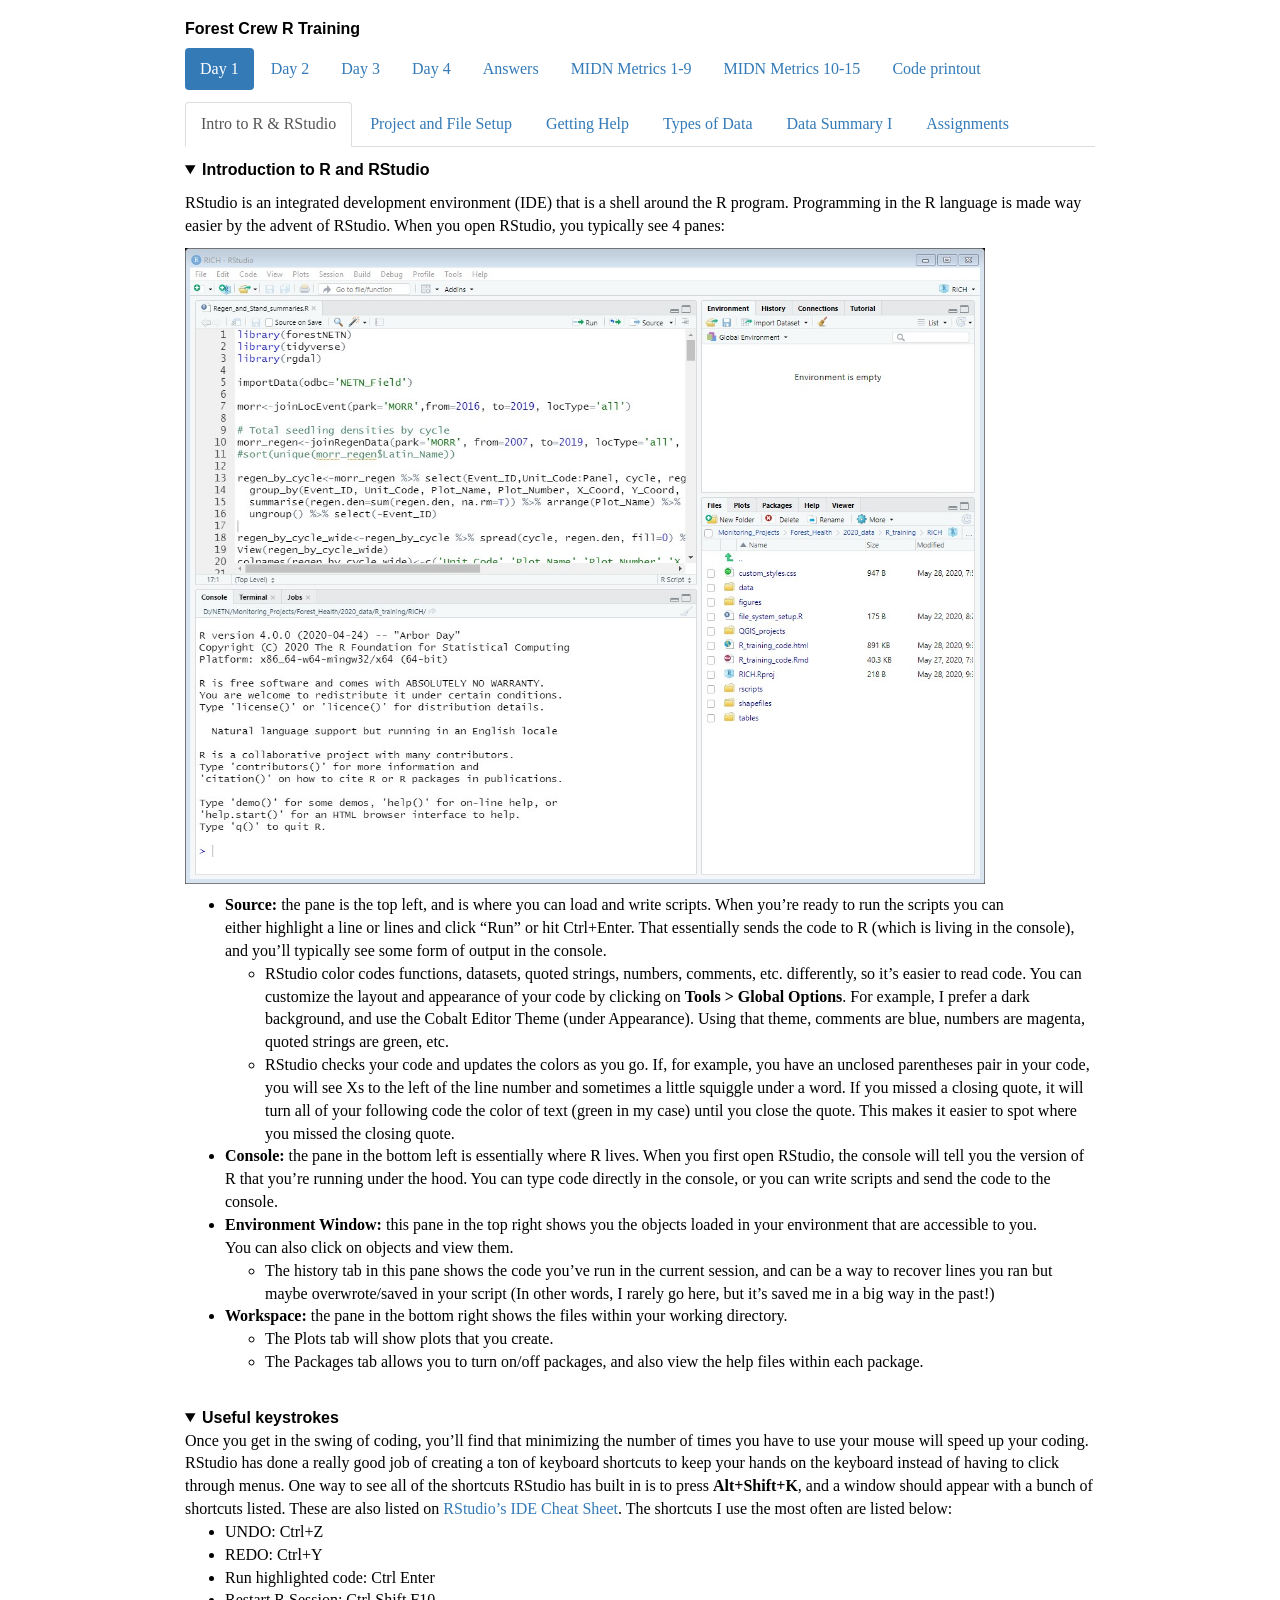
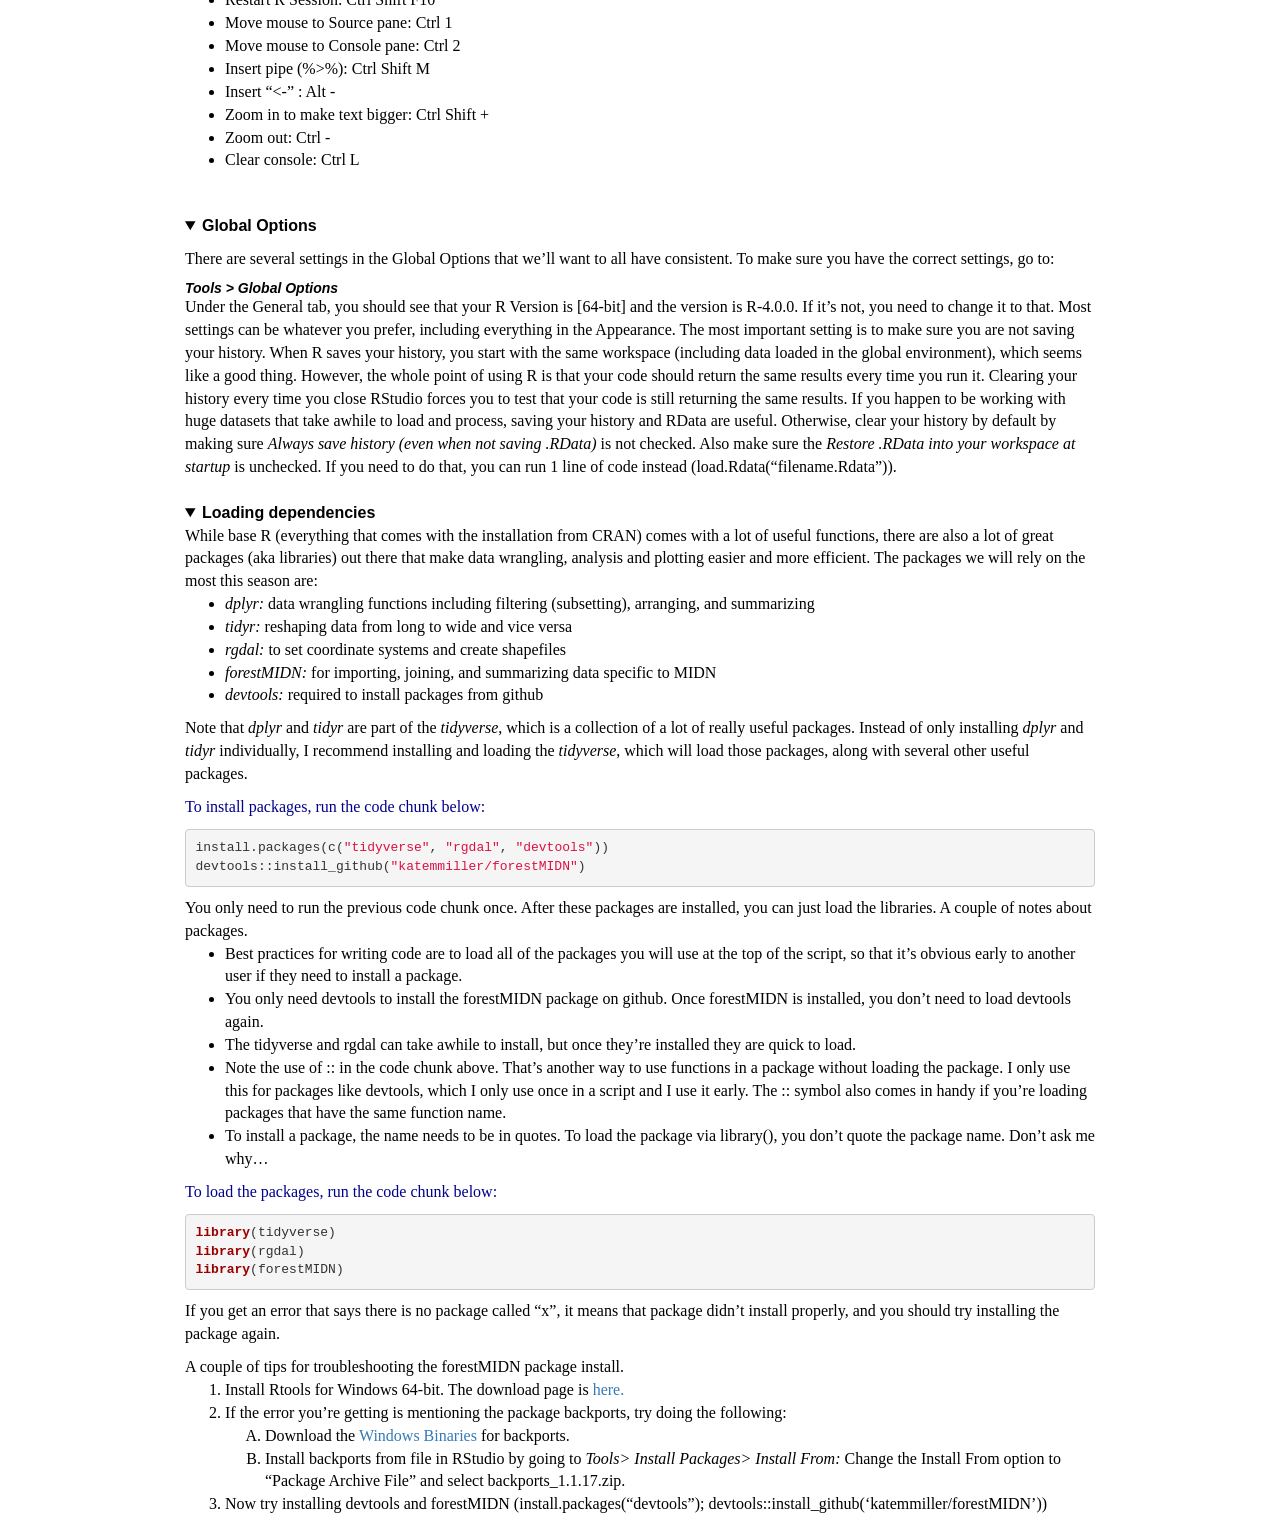
==== index.html @ 19f51876 "added size = 0.3 back to M2" ====
<!DOCTYPE html>

<html>

<head>

<meta charset="utf-8" />
<meta name="generator" content="pandoc" />
<meta http-equiv="X-UA-Compatible" content="IE=EDGE" />




<title>Forest Crew R training</title>

<script>/*! jQuery v1.11.3 | (c) 2005, 2015 jQuery Foundation, Inc. | jquery.org/license */
!function(a,b){"object"==typeof module&&"object"==typeof module.exports?module.exports=a.document?b(a,!0):function(a){if(!a.document)throw new Error("jQuery requires a window with a document");return b(a)}:b(a)}("undefined"!=typeof window?window:this,function(a,b){var c=[],d=c.slice,e=c.concat,f=c.push,g=c.indexOf,h={},i=h.toString,j=h.hasOwnProperty,k={},l="1.11.3",m=function(a,b){return new m.fn.init(a,b)},n=/^[\s\uFEFF\xA0]+|[\s\uFEFF\xA0]+$/g,o=/^-ms-/,p=/-([\da-z])/gi,q=function(a,b){return b.toUpperCase()};m.fn=m.prototype={jquery:l,constructor:m,selector:"",length:0,toArray:function(){return d.call(this)},get:function(a){return null!=a?0>a?this[a+this.length]:this[a]:d.call(this)},pushStack:function(a){var b=m.merge(this.constructor(),a);return b.prevObject=this,b.context=this.context,b},each:function(a,b){return m.each(this,a,b)},map:function(a){return this.pushStack(m.map(this,function(b,c){return a.call(b,c,b)}))},slice:function(){return this.pushStack(d.apply(this,arguments))},first:function(){return this.eq(0)},last:function(){return this.eq(-1)},eq:function(a){var b=this.length,c=+a+(0>a?b:0);return this.pushStack(c>=0&&b>c?[this[c]]:[])},end:function(){return this.prevObject||this.constructor(null)},push:f,sort:c.sort,splice:c.splice},m.extend=m.fn.extend=function(){var a,b,c,d,e,f,g=arguments[0]||{},h=1,i=arguments.length,j=!1;for("boolean"==typeof g&&(j=g,g=arguments[h]||{},h++),"object"==typeof g||m.isFunction(g)||(g={}),h===i&&(g=this,h--);i>h;h++)if(null!=(e=arguments[h]))for(d in e)a=g[d],c=e[d],g!==c&&(j&&c&&(m.isPlainObject(c)||(b=m.isArray(c)))?(b?(b=!1,f=a&&m.isArray(a)?a:[]):f=a&&m.isPlainObject(a)?a:{},g[d]=m.extend(j,f,c)):void 0!==c&&(g[d]=c));return g},m.extend({expando:"jQuery"+(l+Math.random()).replace(/\D/g,""),isReady:!0,error:function(a){throw new Error(a)},noop:function(){},isFunction:function(a){return"function"===m.type(a)},isArray:Array.isArray||function(a){return"array"===m.type(a)},isWindow:function(a){return null!=a&&a==a.window},isNumeric:function(a){return!m.isArray(a)&&a-parseFloat(a)+1>=0},isEmptyObject:function(a){var b;for(b in a)return!1;return!0},isPlainObject:function(a){var b;if(!a||"object"!==m.type(a)||a.nodeType||m.isWindow(a))return!1;try{if(a.constructor&&!j.call(a,"constructor")&&!j.call(a.constructor.prototype,"isPrototypeOf"))return!1}catch(c){return!1}if(k.ownLast)for(b in a)return j.call(a,b);for(b in a);return void 0===b||j.call(a,b)},type:function(a){return null==a?a+"":"object"==typeof a||"function"==typeof a?h[i.call(a)]||"object":typeof a},globalEval:function(b){b&&m.trim(b)&&(a.execScript||function(b){a.eval.call(a,b)})(b)},camelCase:function(a){return a.replace(o,"ms-").replace(p,q)},nodeName:function(a,b){return a.nodeName&&a.nodeName.toLowerCase()===b.toLowerCase()},each:function(a,b,c){var d,e=0,f=a.length,g=r(a);if(c){if(g){for(;f>e;e++)if(d=b.apply(a[e],c),d===!1)break}else for(e in a)if(d=b.apply(a[e],c),d===!1)break}else if(g){for(;f>e;e++)if(d=b.call(a[e],e,a[e]),d===!1)break}else for(e in a)if(d=b.call(a[e],e,a[e]),d===!1)break;return a},trim:function(a){return null==a?"":(a+"").replace(n,"")},makeArray:function(a,b){var c=b||[];return null!=a&&(r(Object(a))?m.merge(c,"string"==typeof a?[a]:a):f.call(c,a)),c},inArray:function(a,b,c){var d;if(b){if(g)return g.call(b,a,c);for(d=b.length,c=c?0>c?Math.max(0,d+c):c:0;d>c;c++)if(c in b&&b[c]===a)return c}return-1},merge:function(a,b){var c=+b.length,d=0,e=a.length;while(c>d)a[e++]=b[d++];if(c!==c)while(void 0!==b[d])a[e++]=b[d++];return a.length=e,a},grep:function(a,b,c){for(var d,e=[],f=0,g=a.length,h=!c;g>f;f++)d=!b(a[f],f),d!==h&&e.push(a[f]);return e},map:function(a,b,c){var d,f=0,g=a.length,h=r(a),i=[];if(h)for(;g>f;f++)d=b(a[f],f,c),null!=d&&i.push(d);else for(f in a)d=b(a[f],f,c),null!=d&&i.push(d);return e.apply([],i)},guid:1,proxy:function(a,b){var c,e,f;return"string"==typeof b&&(f=a[b],b=a,a=f),m.isFunction(a)?(c=d.call(arguments,2),e=function(){return a.apply(b||this,c.concat(d.call(arguments)))},e.guid=a.guid=a.guid||m.guid++,e):void 0},now:function(){return+new Date},support:k}),m.each("Boolean Number String Function Array Date RegExp Object Error".split(" "),function(a,b){h["[object "+b+"]"]=b.toLowerCase()});function r(a){var b="length"in a&&a.length,c=m.type(a);return"function"===c||m.isWindow(a)?!1:1===a.nodeType&&b?!0:"array"===c||0===b||"number"==typeof b&&b>0&&b-1 in a}var s=function(a){var b,c,d,e,f,g,h,i,j,k,l,m,n,o,p,q,r,s,t,u="sizzle"+1*new Date,v=a.document,w=0,x=0,y=ha(),z=ha(),A=ha(),B=function(a,b){return a===b&&(l=!0),0},C=1<<31,D={}.hasOwnProperty,E=[],F=E.pop,G=E.push,H=E.push,I=E.slice,J=function(a,b){for(var c=0,d=a.length;d>c;c++)if(a[c]===b)return c;return-1},K="checked|selected|async|autofocus|autoplay|controls|defer|disabled|hidden|ismap|loop|multiple|open|readonly|required|scoped",L="[\\x20\\t\\r\\n\\f]",M="(?:\\\\.|[\\w-]|[^\\x00-\\xa0])+",N=M.replace("w","w#"),O="\\["+L+"*("+M+")(?:"+L+"*([*^$|!~]?=)"+L+"*(?:'((?:\\\\.|[^\\\\'])*)'|\"((?:\\\\.|[^\\\\\"])*)\"|("+N+"))|)"+L+"*\\]",P=":("+M+")(?:\\((('((?:\\\\.|[^\\\\'])*)'|\"((?:\\\\.|[^\\\\\"])*)\")|((?:\\\\.|[^\\\\()[\\]]|"+O+")*)|.*)\\)|)",Q=new RegExp(L+"+","g"),R=new RegExp("^"+L+"+|((?:^|[^\\\\])(?:\\\\.)*)"+L+"+$","g"),S=new RegExp("^"+L+"*,"+L+"*"),T=new RegExp("^"+L+"*([>+~]|"+L+")"+L+"*"),U=new RegExp("="+L+"*([^\\]'\"]*?)"+L+"*\\]","g"),V=new RegExp(P),W=new RegExp("^"+N+"$"),X={ID:new RegExp("^#("+M+")"),CLASS:new RegExp("^\\.("+M+")"),TAG:new RegExp("^("+M.replace("w","w*")+")"),ATTR:new RegExp("^"+O),PSEUDO:new RegExp("^"+P),CHILD:new RegExp("^:(only|first|last|nth|nth-last)-(child|of-type)(?:\\("+L+"*(even|odd|(([+-]|)(\\d*)n|)"+L+"*(?:([+-]|)"+L+"*(\\d+)|))"+L+"*\\)|)","i"),bool:new RegExp("^(?:"+K+")$","i"),needsContext:new RegExp("^"+L+"*[>+~]|:(even|odd|eq|gt|lt|nth|first|last)(?:\\("+L+"*((?:-\\d)?\\d*)"+L+"*\\)|)(?=[^-]|$)","i")},Y=/^(?:input|select|textarea|button)$/i,Z=/^h\d$/i,$=/^[^{]+\{\s*\[native \w/,_=/^(?:#([\w-]+)|(\w+)|\.([\w-]+))$/,aa=/[+~]/,ba=/'|\\/g,ca=new RegExp("\\\\([\\da-f]{1,6}"+L+"?|("+L+")|.)","ig"),da=function(a,b,c){var d="0x"+b-65536;return d!==d||c?b:0>d?String.fromCharCode(d+65536):String.fromCharCode(d>>10|55296,1023&d|56320)},ea=function(){m()};try{H.apply(E=I.call(v.childNodes),v.childNodes),E[v.childNodes.length].nodeType}catch(fa){H={apply:E.length?function(a,b){G.apply(a,I.call(b))}:function(a,b){var c=a.length,d=0;while(a[c++]=b[d++]);a.length=c-1}}}function ga(a,b,d,e){var f,h,j,k,l,o,r,s,w,x;if((b?b.ownerDocument||b:v)!==n&&m(b),b=b||n,d=d||[],k=b.nodeType,"string"!=typeof a||!a||1!==k&&9!==k&&11!==k)return d;if(!e&&p){if(11!==k&&(f=_.exec(a)))if(j=f[1]){if(9===k){if(h=b.getElementById(j),!h||!h.parentNode)return d;if(h.id===j)return d.push(h),d}else if(b.ownerDocument&&(h=b.ownerDocument.getElementById(j))&&t(b,h)&&h.id===j)return d.push(h),d}else{if(f[2])return H.apply(d,b.getElementsByTagName(a)),d;if((j=f[3])&&c.getElementsByClassName)return H.apply(d,b.getElementsByClassName(j)),d}if(c.qsa&&(!q||!q.test(a))){if(s=r=u,w=b,x=1!==k&&a,1===k&&"object"!==b.nodeName.toLowerCase()){o=g(a),(r=b.getAttribute("id"))?s=r.replace(ba,"\\$&"):b.setAttribute("id",s),s="[id='"+s+"'] ",l=o.length;while(l--)o[l]=s+ra(o[l]);w=aa.test(a)&&pa(b.parentNode)||b,x=o.join(",")}if(x)try{return H.apply(d,w.querySelectorAll(x)),d}catch(y){}finally{r||b.removeAttribute("id")}}}return i(a.replace(R,"$1"),b,d,e)}function ha(){var a=[];function b(c,e){return a.push(c+" ")>d.cacheLength&&delete b[a.shift()],b[c+" "]=e}return b}function ia(a){return a[u]=!0,a}function ja(a){var b=n.createElement("div");try{return!!a(b)}catch(c){return!1}finally{b.parentNode&&b.parentNode.removeChild(b),b=null}}function ka(a,b){var c=a.split("|"),e=a.length;while(e--)d.attrHandle[c[e]]=b}function la(a,b){var c=b&&a,d=c&&1===a.nodeType&&1===b.nodeType&&(~b.sourceIndex||C)-(~a.sourceIndex||C);if(d)return d;if(c)while(c=c.nextSibling)if(c===b)return-1;return a?1:-1}function ma(a){return function(b){var c=b.nodeName.toLowerCase();return"input"===c&&b.type===a}}function na(a){return function(b){var c=b.nodeName.toLowerCase();return("input"===c||"button"===c)&&b.type===a}}function oa(a){return ia(function(b){return b=+b,ia(function(c,d){var e,f=a([],c.length,b),g=f.length;while(g--)c[e=f[g]]&&(c[e]=!(d[e]=c[e]))})})}function pa(a){return a&&"undefined"!=typeof a.getElementsByTagName&&a}c=ga.support={},f=ga.isXML=function(a){var b=a&&(a.ownerDocument||a).documentElement;return b?"HTML"!==b.nodeName:!1},m=ga.setDocument=function(a){var b,e,g=a?a.ownerDocument||a:v;return g!==n&&9===g.nodeType&&g.documentElement?(n=g,o=g.documentElement,e=g.defaultView,e&&e!==e.top&&(e.addEventListener?e.addEventListener("unload",ea,!1):e.attachEvent&&e.attachEvent("onunload",ea)),p=!f(g),c.attributes=ja(function(a){return a.className="i",!a.getAttribute("className")}),c.getElementsByTagName=ja(function(a){return a.appendChild(g.createComment("")),!a.getElementsByTagName("*").length}),c.getElementsByClassName=$.test(g.getElementsByClassName),c.getById=ja(function(a){return o.appendChild(a).id=u,!g.getElementsByName||!g.getElementsByName(u).length}),c.getById?(d.find.ID=function(a,b){if("undefined"!=typeof b.getElementById&&p){var c=b.getElementById(a);return c&&c.parentNode?[c]:[]}},d.filter.ID=function(a){var b=a.replace(ca,da);return function(a){return a.getAttribute("id")===b}}):(delete d.find.ID,d.filter.ID=function(a){var b=a.replace(ca,da);return function(a){var c="undefined"!=typeof a.getAttributeNode&&a.getAttributeNode("id");return c&&c.value===b}}),d.find.TAG=c.getElementsByTagName?function(a,b){return"undefined"!=typeof b.getElementsByTagName?b.getElementsByTagName(a):c.qsa?b.querySelectorAll(a):void 0}:function(a,b){var c,d=[],e=0,f=b.getElementsByTagName(a);if("*"===a){while(c=f[e++])1===c.nodeType&&d.push(c);return d}return f},d.find.CLASS=c.getElementsByClassName&&function(a,b){return p?b.getElementsByClassName(a):void 0},r=[],q=[],(c.qsa=$.test(g.querySelectorAll))&&(ja(function(a){o.appendChild(a).innerHTML="<a id='"+u+"'></a><select id='"+u+"-\f]' msallowcapture=''><option selected=''></option></select>",a.querySelectorAll("[msallowcapture^='']").length&&q.push("[*^$]="+L+"*(?:''|\"\")"),a.querySelectorAll("[selected]").length||q.push("\\["+L+"*(?:value|"+K+")"),a.querySelectorAll("[id~="+u+"-]").length||q.push("~="),a.querySelectorAll(":checked").length||q.push(":checked"),a.querySelectorAll("a#"+u+"+*").length||q.push(".#.+[+~]")}),ja(function(a){var b=g.createElement("input");b.setAttribute("type","hidden"),a.appendChild(b).setAttribute("name","D"),a.querySelectorAll("[name=d]").length&&q.push("name"+L+"*[*^$|!~]?="),a.querySelectorAll(":enabled").length||q.push(":enabled",":disabled"),a.querySelectorAll("*,:x"),q.push(",.*:")})),(c.matchesSelector=$.test(s=o.matches||o.webkitMatchesSelector||o.mozMatchesSelector||o.oMatchesSelector||o.msMatchesSelector))&&ja(function(a){c.disconnectedMatch=s.call(a,"div"),s.call(a,"[s!='']:x"),r.push("!=",P)}),q=q.length&&new RegExp(q.join("|")),r=r.length&&new RegExp(r.join("|")),b=$.test(o.compareDocumentPosition),t=b||$.test(o.contains)?function(a,b){var c=9===a.nodeType?a.documentElement:a,d=b&&b.parentNode;return a===d||!(!d||1!==d.nodeType||!(c.contains?c.contains(d):a.compareDocumentPosition&&16&a.compareDocumentPosition(d)))}:function(a,b){if(b)while(b=b.parentNode)if(b===a)return!0;return!1},B=b?function(a,b){if(a===b)return l=!0,0;var d=!a.compareDocumentPosition-!b.compareDocumentPosition;return d?d:(d=(a.ownerDocument||a)===(b.ownerDocument||b)?a.compareDocumentPosition(b):1,1&d||!c.sortDetached&&b.compareDocumentPosition(a)===d?a===g||a.ownerDocument===v&&t(v,a)?-1:b===g||b.ownerDocument===v&&t(v,b)?1:k?J(k,a)-J(k,b):0:4&d?-1:1)}:function(a,b){if(a===b)return l=!0,0;var c,d=0,e=a.parentNode,f=b.parentNode,h=[a],i=[b];if(!e||!f)return a===g?-1:b===g?1:e?-1:f?1:k?J(k,a)-J(k,b):0;if(e===f)return la(a,b);c=a;while(c=c.parentNode)h.unshift(c);c=b;while(c=c.parentNode)i.unshift(c);while(h[d]===i[d])d++;return d?la(h[d],i[d]):h[d]===v?-1:i[d]===v?1:0},g):n},ga.matches=function(a,b){return ga(a,null,null,b)},ga.matchesSelector=function(a,b){if((a.ownerDocument||a)!==n&&m(a),b=b.replace(U,"='$1']"),!(!c.matchesSelector||!p||r&&r.test(b)||q&&q.test(b)))try{var d=s.call(a,b);if(d||c.disconnectedMatch||a.document&&11!==a.document.nodeType)return d}catch(e){}return ga(b,n,null,[a]).length>0},ga.contains=function(a,b){return(a.ownerDocument||a)!==n&&m(a),t(a,b)},ga.attr=function(a,b){(a.ownerDocument||a)!==n&&m(a);var e=d.attrHandle[b.toLowerCase()],f=e&&D.call(d.attrHandle,b.toLowerCase())?e(a,b,!p):void 0;return void 0!==f?f:c.attributes||!p?a.getAttribute(b):(f=a.getAttributeNode(b))&&f.specified?f.value:null},ga.error=function(a){throw new Error("Syntax error, unrecognized expression: "+a)},ga.uniqueSort=function(a){var b,d=[],e=0,f=0;if(l=!c.detectDuplicates,k=!c.sortStable&&a.slice(0),a.sort(B),l){while(b=a[f++])b===a[f]&&(e=d.push(f));while(e--)a.splice(d[e],1)}return k=null,a},e=ga.getText=function(a){var b,c="",d=0,f=a.nodeType;if(f){if(1===f||9===f||11===f){if("string"==typeof a.textContent)return a.textContent;for(a=a.firstChild;a;a=a.nextSibling)c+=e(a)}else if(3===f||4===f)return a.nodeValue}else while(b=a[d++])c+=e(b);return c},d=ga.selectors={cacheLength:50,createPseudo:ia,match:X,attrHandle:{},find:{},relative:{">":{dir:"parentNode",first:!0}," ":{dir:"parentNode"},"+":{dir:"previousSibling",first:!0},"~":{dir:"previousSibling"}},preFilter:{ATTR:function(a){return a[1]=a[1].replace(ca,da),a[3]=(a[3]||a[4]||a[5]||"").replace(ca,da),"~="===a[2]&&(a[3]=" "+a[3]+" "),a.slice(0,4)},CHILD:function(a){return a[1]=a[1].toLowerCase(),"nth"===a[1].slice(0,3)?(a[3]||ga.error(a[0]),a[4]=+(a[4]?a[5]+(a[6]||1):2*("even"===a[3]||"odd"===a[3])),a[5]=+(a[7]+a[8]||"odd"===a[3])):a[3]&&ga.error(a[0]),a},PSEUDO:function(a){var b,c=!a[6]&&a[2];return X.CHILD.test(a[0])?null:(a[3]?a[2]=a[4]||a[5]||"":c&&V.test(c)&&(b=g(c,!0))&&(b=c.indexOf(")",c.length-b)-c.length)&&(a[0]=a[0].slice(0,b),a[2]=c.slice(0,b)),a.slice(0,3))}},filter:{TAG:function(a){var b=a.replace(ca,da).toLowerCase();return"*"===a?function(){return!0}:function(a){return a.nodeName&&a.nodeName.toLowerCase()===b}},CLASS:function(a){var b=y[a+" "];return b||(b=new RegExp("(^|"+L+")"+a+"("+L+"|$)"))&&y(a,function(a){return b.test("string"==typeof a.className&&a.className||"undefined"!=typeof a.getAttribute&&a.getAttribute("class")||"")})},ATTR:function(a,b,c){return function(d){var e=ga.attr(d,a);return null==e?"!="===b:b?(e+="","="===b?e===c:"!="===b?e!==c:"^="===b?c&&0===e.indexOf(c):"*="===b?c&&e.indexOf(c)>-1:"$="===b?c&&e.slice(-c.length)===c:"~="===b?(" "+e.replace(Q," ")+" ").indexOf(c)>-1:"|="===b?e===c||e.slice(0,c.length+1)===c+"-":!1):!0}},CHILD:function(a,b,c,d,e){var f="nth"!==a.slice(0,3),g="last"!==a.slice(-4),h="of-type"===b;return 1===d&&0===e?function(a){return!!a.parentNode}:function(b,c,i){var j,k,l,m,n,o,p=f!==g?"nextSibling":"previousSibling",q=b.parentNode,r=h&&b.nodeName.toLowerCase(),s=!i&&!h;if(q){if(f){while(p){l=b;while(l=l[p])if(h?l.nodeName.toLowerCase()===r:1===l.nodeType)return!1;o=p="only"===a&&!o&&"nextSibling"}return!0}if(o=[g?q.firstChild:q.lastChild],g&&s){k=q[u]||(q[u]={}),j=k[a]||[],n=j[0]===w&&j[1],m=j[0]===w&&j[2],l=n&&q.childNodes[n];while(l=++n&&l&&l[p]||(m=n=0)||o.pop())if(1===l.nodeType&&++m&&l===b){k[a]=[w,n,m];break}}else if(s&&(j=(b[u]||(b[u]={}))[a])&&j[0]===w)m=j[1];else while(l=++n&&l&&l[p]||(m=n=0)||o.pop())if((h?l.nodeName.toLowerCase()===r:1===l.nodeType)&&++m&&(s&&((l[u]||(l[u]={}))[a]=[w,m]),l===b))break;return m-=e,m===d||m%d===0&&m/d>=0}}},PSEUDO:function(a,b){var c,e=d.pseudos[a]||d.setFilters[a.toLowerCase()]||ga.error("unsupported pseudo: "+a);return e[u]?e(b):e.length>1?(c=[a,a,"",b],d.setFilters.hasOwnProperty(a.toLowerCase())?ia(function(a,c){var d,f=e(a,b),g=f.length;while(g--)d=J(a,f[g]),a[d]=!(c[d]=f[g])}):function(a){return e(a,0,c)}):e}},pseudos:{not:ia(function(a){var b=[],c=[],d=h(a.replace(R,"$1"));return d[u]?ia(function(a,b,c,e){var f,g=d(a,null,e,[]),h=a.length;while(h--)(f=g[h])&&(a[h]=!(b[h]=f))}):function(a,e,f){return b[0]=a,d(b,null,f,c),b[0]=null,!c.pop()}}),has:ia(function(a){return function(b){return ga(a,b).length>0}}),contains:ia(function(a){return a=a.replace(ca,da),function(b){return(b.textContent||b.innerText||e(b)).indexOf(a)>-1}}),lang:ia(function(a){return W.test(a||"")||ga.error("unsupported lang: "+a),a=a.replace(ca,da).toLowerCase(),function(b){var c;do if(c=p?b.lang:b.getAttribute("xml:lang")||b.getAttribute("lang"))return c=c.toLowerCase(),c===a||0===c.indexOf(a+"-");while((b=b.parentNode)&&1===b.nodeType);return!1}}),target:function(b){var c=a.location&&a.location.hash;return c&&c.slice(1)===b.id},root:function(a){return a===o},focus:function(a){return a===n.activeElement&&(!n.hasFocus||n.hasFocus())&&!!(a.type||a.href||~a.tabIndex)},enabled:function(a){return a.disabled===!1},disabled:function(a){return a.disabled===!0},checked:function(a){var b=a.nodeName.toLowerCase();return"input"===b&&!!a.checked||"option"===b&&!!a.selected},selected:function(a){return a.parentNode&&a.parentNode.selectedIndex,a.selected===!0},empty:function(a){for(a=a.firstChild;a;a=a.nextSibling)if(a.nodeType<6)return!1;return!0},parent:function(a){return!d.pseudos.empty(a)},header:function(a){return Z.test(a.nodeName)},input:function(a){return Y.test(a.nodeName)},button:function(a){var b=a.nodeName.toLowerCase();return"input"===b&&"button"===a.type||"button"===b},text:function(a){var b;return"input"===a.nodeName.toLowerCase()&&"text"===a.type&&(null==(b=a.getAttribute("type"))||"text"===b.toLowerCase())},first:oa(function(){return[0]}),last:oa(function(a,b){return[b-1]}),eq:oa(function(a,b,c){return[0>c?c+b:c]}),even:oa(function(a,b){for(var c=0;b>c;c+=2)a.push(c);return a}),odd:oa(function(a,b){for(var c=1;b>c;c+=2)a.push(c);return a}),lt:oa(function(a,b,c){for(var d=0>c?c+b:c;--d>=0;)a.push(d);return a}),gt:oa(function(a,b,c){for(var d=0>c?c+b:c;++d<b;)a.push(d);return a})}},d.pseudos.nth=d.pseudos.eq;for(b in{radio:!0,checkbox:!0,file:!0,password:!0,image:!0})d.pseudos[b]=ma(b);for(b in{submit:!0,reset:!0})d.pseudos[b]=na(b);function qa(){}qa.prototype=d.filters=d.pseudos,d.setFilters=new qa,g=ga.tokenize=function(a,b){var c,e,f,g,h,i,j,k=z[a+" "];if(k)return b?0:k.slice(0);h=a,i=[],j=d.preFilter;while(h){(!c||(e=S.exec(h)))&&(e&&(h=h.slice(e[0].length)||h),i.push(f=[])),c=!1,(e=T.exec(h))&&(c=e.shift(),f.push({value:c,type:e[0].replace(R," ")}),h=h.slice(c.length));for(g in d.filter)!(e=X[g].exec(h))||j[g]&&!(e=j[g](e))||(c=e.shift(),f.push({value:c,type:g,matches:e}),h=h.slice(c.length));if(!c)break}return b?h.length:h?ga.error(a):z(a,i).slice(0)};function ra(a){for(var b=0,c=a.length,d="";c>b;b++)d+=a[b].value;return d}function sa(a,b,c){var d=b.dir,e=c&&"parentNode"===d,f=x++;return b.first?function(b,c,f){while(b=b[d])if(1===b.nodeType||e)return a(b,c,f)}:function(b,c,g){var h,i,j=[w,f];if(g){while(b=b[d])if((1===b.nodeType||e)&&a(b,c,g))return!0}else while(b=b[d])if(1===b.nodeType||e){if(i=b[u]||(b[u]={}),(h=i[d])&&h[0]===w&&h[1]===f)return j[2]=h[2];if(i[d]=j,j[2]=a(b,c,g))return!0}}}function ta(a){return a.length>1?function(b,c,d){var e=a.length;while(e--)if(!a[e](b,c,d))return!1;return!0}:a[0]}function ua(a,b,c){for(var d=0,e=b.length;e>d;d++)ga(a,b[d],c);return c}function va(a,b,c,d,e){for(var f,g=[],h=0,i=a.length,j=null!=b;i>h;h++)(f=a[h])&&(!c||c(f,d,e))&&(g.push(f),j&&b.push(h));return g}function wa(a,b,c,d,e,f){return d&&!d[u]&&(d=wa(d)),e&&!e[u]&&(e=wa(e,f)),ia(function(f,g,h,i){var j,k,l,m=[],n=[],o=g.length,p=f||ua(b||"*",h.nodeType?[h]:h,[]),q=!a||!f&&b?p:va(p,m,a,h,i),r=c?e||(f?a:o||d)?[]:g:q;if(c&&c(q,r,h,i),d){j=va(r,n),d(j,[],h,i),k=j.length;while(k--)(l=j[k])&&(r[n[k]]=!(q[n[k]]=l))}if(f){if(e||a){if(e){j=[],k=r.length;while(k--)(l=r[k])&&j.push(q[k]=l);e(null,r=[],j,i)}k=r.length;while(k--)(l=r[k])&&(j=e?J(f,l):m[k])>-1&&(f[j]=!(g[j]=l))}}else r=va(r===g?r.splice(o,r.length):r),e?e(null,g,r,i):H.apply(g,r)})}function xa(a){for(var b,c,e,f=a.length,g=d.relative[a[0].type],h=g||d.relative[" "],i=g?1:0,k=sa(function(a){return a===b},h,!0),l=sa(function(a){return J(b,a)>-1},h,!0),m=[function(a,c,d){var e=!g&&(d||c!==j)||((b=c).nodeType?k(a,c,d):l(a,c,d));return b=null,e}];f>i;i++)if(c=d.relative[a[i].type])m=[sa(ta(m),c)];else{if(c=d.filter[a[i].type].apply(null,a[i].matches),c[u]){for(e=++i;f>e;e++)if(d.relative[a[e].type])break;return wa(i>1&&ta(m),i>1&&ra(a.slice(0,i-1).concat({value:" "===a[i-2].type?"*":""})).replace(R,"$1"),c,e>i&&xa(a.slice(i,e)),f>e&&xa(a=a.slice(e)),f>e&&ra(a))}m.push(c)}return ta(m)}function ya(a,b){var c=b.length>0,e=a.length>0,f=function(f,g,h,i,k){var l,m,o,p=0,q="0",r=f&&[],s=[],t=j,u=f||e&&d.find.TAG("*",k),v=w+=null==t?1:Math.random()||.1,x=u.length;for(k&&(j=g!==n&&g);q!==x&&null!=(l=u[q]);q++){if(e&&l){m=0;while(o=a[m++])if(o(l,g,h)){i.push(l);break}k&&(w=v)}c&&((l=!o&&l)&&p--,f&&r.push(l))}if(p+=q,c&&q!==p){m=0;while(o=b[m++])o(r,s,g,h);if(f){if(p>0)while(q--)r[q]||s[q]||(s[q]=F.call(i));s=va(s)}H.apply(i,s),k&&!f&&s.length>0&&p+b.length>1&&ga.uniqueSort(i)}return k&&(w=v,j=t),r};return c?ia(f):f}return h=ga.compile=function(a,b){var c,d=[],e=[],f=A[a+" "];if(!f){b||(b=g(a)),c=b.length;while(c--)f=xa(b[c]),f[u]?d.push(f):e.push(f);f=A(a,ya(e,d)),f.selector=a}return f},i=ga.select=function(a,b,e,f){var i,j,k,l,m,n="function"==typeof a&&a,o=!f&&g(a=n.selector||a);if(e=e||[],1===o.length){if(j=o[0]=o[0].slice(0),j.length>2&&"ID"===(k=j[0]).type&&c.getById&&9===b.nodeType&&p&&d.relative[j[1].type]){if(b=(d.find.ID(k.matches[0].replace(ca,da),b)||[])[0],!b)return e;n&&(b=b.parentNode),a=a.slice(j.shift().value.length)}i=X.needsContext.test(a)?0:j.length;while(i--){if(k=j[i],d.relative[l=k.type])break;if((m=d.find[l])&&(f=m(k.matches[0].replace(ca,da),aa.test(j[0].type)&&pa(b.parentNode)||b))){if(j.splice(i,1),a=f.length&&ra(j),!a)return H.apply(e,f),e;break}}}return(n||h(a,o))(f,b,!p,e,aa.test(a)&&pa(b.parentNode)||b),e},c.sortStable=u.split("").sort(B).join("")===u,c.detectDuplicates=!!l,m(),c.sortDetached=ja(function(a){return 1&a.compareDocumentPosition(n.createElement("div"))}),ja(function(a){return a.innerHTML="<a href='#'></a>","#"===a.firstChild.getAttribute("href")})||ka("type|href|height|width",function(a,b,c){return c?void 0:a.getAttribute(b,"type"===b.toLowerCase()?1:2)}),c.attributes&&ja(function(a){return a.innerHTML="<input/>",a.firstChild.setAttribute("value",""),""===a.firstChild.getAttribute("value")})||ka("value",function(a,b,c){return c||"input"!==a.nodeName.toLowerCase()?void 0:a.defaultValue}),ja(function(a){return null==a.getAttribute("disabled")})||ka(K,function(a,b,c){var d;return c?void 0:a[b]===!0?b.toLowerCase():(d=a.getAttributeNode(b))&&d.specified?d.value:null}),ga}(a);m.find=s,m.expr=s.selectors,m.expr[":"]=m.expr.pseudos,m.unique=s.uniqueSort,m.text=s.getText,m.isXMLDoc=s.isXML,m.contains=s.contains;var t=m.expr.match.needsContext,u=/^<(\w+)\s*\/?>(?:<\/\1>|)$/,v=/^.[^:#\[\.,]*$/;function w(a,b,c){if(m.isFunction(b))return m.grep(a,function(a,d){return!!b.call(a,d,a)!==c});if(b.nodeType)return m.grep(a,function(a){return a===b!==c});if("string"==typeof b){if(v.test(b))return m.filter(b,a,c);b=m.filter(b,a)}return m.grep(a,function(a){return m.inArray(a,b)>=0!==c})}m.filter=function(a,b,c){var d=b[0];return c&&(a=":not("+a+")"),1===b.length&&1===d.nodeType?m.find.matchesSelector(d,a)?[d]:[]:m.find.matches(a,m.grep(b,function(a){return 1===a.nodeType}))},m.fn.extend({find:function(a){var b,c=[],d=this,e=d.length;if("string"!=typeof a)return this.pushStack(m(a).filter(function(){for(b=0;e>b;b++)if(m.contains(d[b],this))return!0}));for(b=0;e>b;b++)m.find(a,d[b],c);return c=this.pushStack(e>1?m.unique(c):c),c.selector=this.selector?this.selector+" "+a:a,c},filter:function(a){return this.pushStack(w(this,a||[],!1))},not:function(a){return this.pushStack(w(this,a||[],!0))},is:function(a){return!!w(this,"string"==typeof a&&t.test(a)?m(a):a||[],!1).length}});var x,y=a.document,z=/^(?:\s*(<[\w\W]+>)[^>]*|#([\w-]*))$/,A=m.fn.init=function(a,b){var c,d;if(!a)return this;if("string"==typeof a){if(c="<"===a.charAt(0)&&">"===a.charAt(a.length-1)&&a.length>=3?[null,a,null]:z.exec(a),!c||!c[1]&&b)return!b||b.jquery?(b||x).find(a):this.constructor(b).find(a);if(c[1]){if(b=b instanceof m?b[0]:b,m.merge(this,m.parseHTML(c[1],b&&b.nodeType?b.ownerDocument||b:y,!0)),u.test(c[1])&&m.isPlainObject(b))for(c in b)m.isFunction(this[c])?this[c](b[c]):this.attr(c,b[c]);return this}if(d=y.getElementById(c[2]),d&&d.parentNode){if(d.id!==c[2])return x.find(a);this.length=1,this[0]=d}return this.context=y,this.selector=a,this}return a.nodeType?(this.context=this[0]=a,this.length=1,this):m.isFunction(a)?"undefined"!=typeof x.ready?x.ready(a):a(m):(void 0!==a.selector&&(this.selector=a.selector,this.context=a.context),m.makeArray(a,this))};A.prototype=m.fn,x=m(y);var B=/^(?:parents|prev(?:Until|All))/,C={children:!0,contents:!0,next:!0,prev:!0};m.extend({dir:function(a,b,c){var d=[],e=a[b];while(e&&9!==e.nodeType&&(void 0===c||1!==e.nodeType||!m(e).is(c)))1===e.nodeType&&d.push(e),e=e[b];return d},sibling:function(a,b){for(var c=[];a;a=a.nextSibling)1===a.nodeType&&a!==b&&c.push(a);return c}}),m.fn.extend({has:function(a){var b,c=m(a,this),d=c.length;return this.filter(function(){for(b=0;d>b;b++)if(m.contains(this,c[b]))return!0})},closest:function(a,b){for(var c,d=0,e=this.length,f=[],g=t.test(a)||"string"!=typeof a?m(a,b||this.context):0;e>d;d++)for(c=this[d];c&&c!==b;c=c.parentNode)if(c.nodeType<11&&(g?g.index(c)>-1:1===c.nodeType&&m.find.matchesSelector(c,a))){f.push(c);break}return this.pushStack(f.length>1?m.unique(f):f)},index:function(a){return a?"string"==typeof a?m.inArray(this[0],m(a)):m.inArray(a.jquery?a[0]:a,this):this[0]&&this[0].parentNode?this.first().prevAll().length:-1},add:function(a,b){return this.pushStack(m.unique(m.merge(this.get(),m(a,b))))},addBack:function(a){return this.add(null==a?this.prevObject:this.prevObject.filter(a))}});function D(a,b){do a=a[b];while(a&&1!==a.nodeType);return a}m.each({parent:function(a){var b=a.parentNode;return b&&11!==b.nodeType?b:null},parents:function(a){return m.dir(a,"parentNode")},parentsUntil:function(a,b,c){return m.dir(a,"parentNode",c)},next:function(a){return D(a,"nextSibling")},prev:function(a){return D(a,"previousSibling")},nextAll:function(a){return m.dir(a,"nextSibling")},prevAll:function(a){return m.dir(a,"previousSibling")},nextUntil:function(a,b,c){return m.dir(a,"nextSibling",c)},prevUntil:function(a,b,c){return m.dir(a,"previousSibling",c)},siblings:function(a){return m.sibling((a.parentNode||{}).firstChild,a)},children:function(a){return m.sibling(a.firstChild)},contents:function(a){return m.nodeName(a,"iframe")?a.contentDocument||a.contentWindow.document:m.merge([],a.childNodes)}},function(a,b){m.fn[a]=function(c,d){var e=m.map(this,b,c);return"Until"!==a.slice(-5)&&(d=c),d&&"string"==typeof d&&(e=m.filter(d,e)),this.length>1&&(C[a]||(e=m.unique(e)),B.test(a)&&(e=e.reverse())),this.pushStack(e)}});var E=/\S+/g,F={};function G(a){var b=F[a]={};return m.each(a.match(E)||[],function(a,c){b[c]=!0}),b}m.Callbacks=function(a){a="string"==typeof a?F[a]||G(a):m.extend({},a);var b,c,d,e,f,g,h=[],i=!a.once&&[],j=function(l){for(c=a.memory&&l,d=!0,f=g||0,g=0,e=h.length,b=!0;h&&e>f;f++)if(h[f].apply(l[0],l[1])===!1&&a.stopOnFalse){c=!1;break}b=!1,h&&(i?i.length&&j(i.shift()):c?h=[]:k.disable())},k={add:function(){if(h){var d=h.length;!function f(b){m.each(b,function(b,c){var d=m.type(c);"function"===d?a.unique&&k.has(c)||h.push(c):c&&c.length&&"string"!==d&&f(c)})}(arguments),b?e=h.length:c&&(g=d,j(c))}return this},remove:function(){return h&&m.each(arguments,function(a,c){var d;while((d=m.inArray(c,h,d))>-1)h.splice(d,1),b&&(e>=d&&e--,f>=d&&f--)}),this},has:function(a){return a?m.inArray(a,h)>-1:!(!h||!h.length)},empty:function(){return h=[],e=0,this},disable:function(){return h=i=c=void 0,this},disabled:function(){return!h},lock:function(){return i=void 0,c||k.disable(),this},locked:function(){return!i},fireWith:function(a,c){return!h||d&&!i||(c=c||[],c=[a,c.slice?c.slice():c],b?i.push(c):j(c)),this},fire:function(){return k.fireWith(this,arguments),this},fired:function(){return!!d}};return k},m.extend({Deferred:function(a){var b=[["resolve","done",m.Callbacks("once memory"),"resolved"],["reject","fail",m.Callbacks("once memory"),"rejected"],["notify","progress",m.Callbacks("memory")]],c="pending",d={state:function(){return c},always:function(){return e.done(arguments).fail(arguments),this},then:function(){var a=arguments;return m.Deferred(function(c){m.each(b,function(b,f){var g=m.isFunction(a[b])&&a[b];e[f[1]](function(){var a=g&&g.apply(this,arguments);a&&m.isFunction(a.promise)?a.promise().done(c.resolve).fail(c.reject).progress(c.notify):c[f[0]+"With"](this===d?c.promise():this,g?[a]:arguments)})}),a=null}).promise()},promise:function(a){return null!=a?m.extend(a,d):d}},e={};return d.pipe=d.then,m.each(b,function(a,f){var g=f[2],h=f[3];d[f[1]]=g.add,h&&g.add(function(){c=h},b[1^a][2].disable,b[2][2].lock),e[f[0]]=function(){return e[f[0]+"With"](this===e?d:this,arguments),this},e[f[0]+"With"]=g.fireWith}),d.promise(e),a&&a.call(e,e),e},when:function(a){var b=0,c=d.call(arguments),e=c.length,f=1!==e||a&&m.isFunction(a.promise)?e:0,g=1===f?a:m.Deferred(),h=function(a,b,c){return function(e){b[a]=this,c[a]=arguments.length>1?d.call(arguments):e,c===i?g.notifyWith(b,c):--f||g.resolveWith(b,c)}},i,j,k;if(e>1)for(i=new Array(e),j=new Array(e),k=new Array(e);e>b;b++)c[b]&&m.isFunction(c[b].promise)?c[b].promise().done(h(b,k,c)).fail(g.reject).progress(h(b,j,i)):--f;return f||g.resolveWith(k,c),g.promise()}});var H;m.fn.ready=function(a){return m.ready.promise().done(a),this},m.extend({isReady:!1,readyWait:1,holdReady:function(a){a?m.readyWait++:m.ready(!0)},ready:function(a){if(a===!0?!--m.readyWait:!m.isReady){if(!y.body)return setTimeout(m.ready);m.isReady=!0,a!==!0&&--m.readyWait>0||(H.resolveWith(y,[m]),m.fn.triggerHandler&&(m(y).triggerHandler("ready"),m(y).off("ready")))}}});function I(){y.addEventListener?(y.removeEventListener("DOMContentLoaded",J,!1),a.removeEventListener("load",J,!1)):(y.detachEvent("onreadystatechange",J),a.detachEvent("onload",J))}function J(){(y.addEventListener||"load"===event.type||"complete"===y.readyState)&&(I(),m.ready())}m.ready.promise=function(b){if(!H)if(H=m.Deferred(),"complete"===y.readyState)setTimeout(m.ready);else if(y.addEventListener)y.addEventListener("DOMContentLoaded",J,!1),a.addEventListener("load",J,!1);else{y.attachEvent("onreadystatechange",J),a.attachEvent("onload",J);var c=!1;try{c=null==a.frameElement&&y.documentElement}catch(d){}c&&c.doScroll&&!function e(){if(!m.isReady){try{c.doScroll("left")}catch(a){return setTimeout(e,50)}I(),m.ready()}}()}return H.promise(b)};var K="undefined",L;for(L in m(k))break;k.ownLast="0"!==L,k.inlineBlockNeedsLayout=!1,m(function(){var a,b,c,d;c=y.getElementsByTagName("body")[0],c&&c.style&&(b=y.createElement("div"),d=y.createElement("div"),d.style.cssText="position:absolute;border:0;width:0;height:0;top:0;left:-9999px",c.appendChild(d).appendChild(b),typeof b.style.zoom!==K&&(b.style.cssText="display:inline;margin:0;border:0;padding:1px;width:1px;zoom:1",k.inlineBlockNeedsLayout=a=3===b.offsetWidth,a&&(c.style.zoom=1)),c.removeChild(d))}),function(){var a=y.createElement("div");if(null==k.deleteExpando){k.deleteExpando=!0;try{delete a.test}catch(b){k.deleteExpando=!1}}a=null}(),m.acceptData=function(a){var b=m.noData[(a.nodeName+" ").toLowerCase()],c=+a.nodeType||1;return 1!==c&&9!==c?!1:!b||b!==!0&&a.getAttribute("classid")===b};var M=/^(?:\{[\w\W]*\}|\[[\w\W]*\])$/,N=/([A-Z])/g;function O(a,b,c){if(void 0===c&&1===a.nodeType){var d="data-"+b.replace(N,"-$1").toLowerCase();if(c=a.getAttribute(d),"string"==typeof c){try{c="true"===c?!0:"false"===c?!1:"null"===c?null:+c+""===c?+c:M.test(c)?m.parseJSON(c):c}catch(e){}m.data(a,b,c)}else c=void 0}return c}function P(a){var b;for(b in a)if(("data"!==b||!m.isEmptyObject(a[b]))&&"toJSON"!==b)return!1;

return!0}function Q(a,b,d,e){if(m.acceptData(a)){var f,g,h=m.expando,i=a.nodeType,j=i?m.cache:a,k=i?a[h]:a[h]&&h;if(k&&j[k]&&(e||j[k].data)||void 0!==d||"string"!=typeof b)return k||(k=i?a[h]=c.pop()||m.guid++:h),j[k]||(j[k]=i?{}:{toJSON:m.noop}),("object"==typeof b||"function"==typeof b)&&(e?j[k]=m.extend(j[k],b):j[k].data=m.extend(j[k].data,b)),g=j[k],e||(g.data||(g.data={}),g=g.data),void 0!==d&&(g[m.camelCase(b)]=d),"string"==typeof b?(f=g[b],null==f&&(f=g[m.camelCase(b)])):f=g,f}}function R(a,b,c){if(m.acceptData(a)){var d,e,f=a.nodeType,g=f?m.cache:a,h=f?a[m.expando]:m.expando;if(g[h]){if(b&&(d=c?g[h]:g[h].data)){m.isArray(b)?b=b.concat(m.map(b,m.camelCase)):b in d?b=[b]:(b=m.camelCase(b),b=b in d?[b]:b.split(" ")),e=b.length;while(e--)delete d[b[e]];if(c?!P(d):!m.isEmptyObject(d))return}(c||(delete g[h].data,P(g[h])))&&(f?m.cleanData([a],!0):k.deleteExpando||g!=g.window?delete g[h]:g[h]=null)}}}m.extend({cache:{},noData:{"applet ":!0,"embed ":!0,"object ":"clsid:D27CDB6E-AE6D-11cf-96B8-444553540000"},hasData:function(a){return a=a.nodeType?m.cache[a[m.expando]]:a[m.expando],!!a&&!P(a)},data:function(a,b,c){return Q(a,b,c)},removeData:function(a,b){return R(a,b)},_data:function(a,b,c){return Q(a,b,c,!0)},_removeData:function(a,b){return R(a,b,!0)}}),m.fn.extend({data:function(a,b){var c,d,e,f=this[0],g=f&&f.attributes;if(void 0===a){if(this.length&&(e=m.data(f),1===f.nodeType&&!m._data(f,"parsedAttrs"))){c=g.length;while(c--)g[c]&&(d=g[c].name,0===d.indexOf("data-")&&(d=m.camelCase(d.slice(5)),O(f,d,e[d])));m._data(f,"parsedAttrs",!0)}return e}return"object"==typeof a?this.each(function(){m.data(this,a)}):arguments.length>1?this.each(function(){m.data(this,a,b)}):f?O(f,a,m.data(f,a)):void 0},removeData:function(a){return this.each(function(){m.removeData(this,a)})}}),m.extend({queue:function(a,b,c){var d;return a?(b=(b||"fx")+"queue",d=m._data(a,b),c&&(!d||m.isArray(c)?d=m._data(a,b,m.makeArray(c)):d.push(c)),d||[]):void 0},dequeue:function(a,b){b=b||"fx";var c=m.queue(a,b),d=c.length,e=c.shift(),f=m._queueHooks(a,b),g=function(){m.dequeue(a,b)};"inprogress"===e&&(e=c.shift(),d--),e&&("fx"===b&&c.unshift("inprogress"),delete f.stop,e.call(a,g,f)),!d&&f&&f.empty.fire()},_queueHooks:function(a,b){var c=b+"queueHooks";return m._data(a,c)||m._data(a,c,{empty:m.Callbacks("once memory").add(function(){m._removeData(a,b+"queue"),m._removeData(a,c)})})}}),m.fn.extend({queue:function(a,b){var c=2;return"string"!=typeof a&&(b=a,a="fx",c--),arguments.length<c?m.queue(this[0],a):void 0===b?this:this.each(function(){var c=m.queue(this,a,b);m._queueHooks(this,a),"fx"===a&&"inprogress"!==c[0]&&m.dequeue(this,a)})},dequeue:function(a){return this.each(function(){m.dequeue(this,a)})},clearQueue:function(a){return this.queue(a||"fx",[])},promise:function(a,b){var c,d=1,e=m.Deferred(),f=this,g=this.length,h=function(){--d||e.resolveWith(f,[f])};"string"!=typeof a&&(b=a,a=void 0),a=a||"fx";while(g--)c=m._data(f[g],a+"queueHooks"),c&&c.empty&&(d++,c.empty.add(h));return h(),e.promise(b)}});var S=/[+-]?(?:\d*\.|)\d+(?:[eE][+-]?\d+|)/.source,T=["Top","Right","Bottom","Left"],U=function(a,b){return a=b||a,"none"===m.css(a,"display")||!m.contains(a.ownerDocument,a)},V=m.access=function(a,b,c,d,e,f,g){var h=0,i=a.length,j=null==c;if("object"===m.type(c)){e=!0;for(h in c)m.access(a,b,h,c[h],!0,f,g)}else if(void 0!==d&&(e=!0,m.isFunction(d)||(g=!0),j&&(g?(b.call(a,d),b=null):(j=b,b=function(a,b,c){return j.call(m(a),c)})),b))for(;i>h;h++)b(a[h],c,g?d:d.call(a[h],h,b(a[h],c)));return e?a:j?b.call(a):i?b(a[0],c):f},W=/^(?:checkbox|radio)$/i;!function(){var a=y.createElement("input"),b=y.createElement("div"),c=y.createDocumentFragment();if(b.innerHTML="  <link/><table></table><a href='/a'>a</a><input type='checkbox'/>",k.leadingWhitespace=3===b.firstChild.nodeType,k.tbody=!b.getElementsByTagName("tbody").length,k.htmlSerialize=!!b.getElementsByTagName("link").length,k.html5Clone="<:nav></:nav>"!==y.createElement("nav").cloneNode(!0).outerHTML,a.type="checkbox",a.checked=!0,c.appendChild(a),k.appendChecked=a.checked,b.innerHTML="<textarea>x</textarea>",k.noCloneChecked=!!b.cloneNode(!0).lastChild.defaultValue,c.appendChild(b),b.innerHTML="<input type='radio' checked='checked' name='t'/>",k.checkClone=b.cloneNode(!0).cloneNode(!0).lastChild.checked,k.noCloneEvent=!0,b.attachEvent&&(b.attachEvent("onclick",function(){k.noCloneEvent=!1}),b.cloneNode(!0).click()),null==k.deleteExpando){k.deleteExpando=!0;try{delete b.test}catch(d){k.deleteExpando=!1}}}(),function(){var b,c,d=y.createElement("div");for(b in{submit:!0,change:!0,focusin:!0})c="on"+b,(k[b+"Bubbles"]=c in a)||(d.setAttribute(c,"t"),k[b+"Bubbles"]=d.attributes[c].expando===!1);d=null}();var X=/^(?:input|select|textarea)$/i,Y=/^key/,Z=/^(?:mouse|pointer|contextmenu)|click/,$=/^(?:focusinfocus|focusoutblur)$/,_=/^([^.]*)(?:\.(.+)|)$/;function aa(){return!0}function ba(){return!1}function ca(){try{return y.activeElement}catch(a){}}m.event={global:{},add:function(a,b,c,d,e){var f,g,h,i,j,k,l,n,o,p,q,r=m._data(a);if(r){c.handler&&(i=c,c=i.handler,e=i.selector),c.guid||(c.guid=m.guid++),(g=r.events)||(g=r.events={}),(k=r.handle)||(k=r.handle=function(a){return typeof m===K||a&&m.event.triggered===a.type?void 0:m.event.dispatch.apply(k.elem,arguments)},k.elem=a),b=(b||"").match(E)||[""],h=b.length;while(h--)f=_.exec(b[h])||[],o=q=f[1],p=(f[2]||"").split(".").sort(),o&&(j=m.event.special[o]||{},o=(e?j.delegateType:j.bindType)||o,j=m.event.special[o]||{},l=m.extend({type:o,origType:q,data:d,handler:c,guid:c.guid,selector:e,needsContext:e&&m.expr.match.needsContext.test(e),namespace:p.join(".")},i),(n=g[o])||(n=g[o]=[],n.delegateCount=0,j.setup&&j.setup.call(a,d,p,k)!==!1||(a.addEventListener?a.addEventListener(o,k,!1):a.attachEvent&&a.attachEvent("on"+o,k))),j.add&&(j.add.call(a,l),l.handler.guid||(l.handler.guid=c.guid)),e?n.splice(n.delegateCount++,0,l):n.push(l),m.event.global[o]=!0);a=null}},remove:function(a,b,c,d,e){var f,g,h,i,j,k,l,n,o,p,q,r=m.hasData(a)&&m._data(a);if(r&&(k=r.events)){b=(b||"").match(E)||[""],j=b.length;while(j--)if(h=_.exec(b[j])||[],o=q=h[1],p=(h[2]||"").split(".").sort(),o){l=m.event.special[o]||{},o=(d?l.delegateType:l.bindType)||o,n=k[o]||[],h=h[2]&&new RegExp("(^|\\.)"+p.join("\\.(?:.*\\.|)")+"(\\.|$)"),i=f=n.length;while(f--)g=n[f],!e&&q!==g.origType||c&&c.guid!==g.guid||h&&!h.test(g.namespace)||d&&d!==g.selector&&("**"!==d||!g.selector)||(n.splice(f,1),g.selector&&n.delegateCount--,l.remove&&l.remove.call(a,g));i&&!n.length&&(l.teardown&&l.teardown.call(a,p,r.handle)!==!1||m.removeEvent(a,o,r.handle),delete k[o])}else for(o in k)m.event.remove(a,o+b[j],c,d,!0);m.isEmptyObject(k)&&(delete r.handle,m._removeData(a,"events"))}},trigger:function(b,c,d,e){var f,g,h,i,k,l,n,o=[d||y],p=j.call(b,"type")?b.type:b,q=j.call(b,"namespace")?b.namespace.split("."):[];if(h=l=d=d||y,3!==d.nodeType&&8!==d.nodeType&&!$.test(p+m.event.triggered)&&(p.indexOf(".")>=0&&(q=p.split("."),p=q.shift(),q.sort()),g=p.indexOf(":")<0&&"on"+p,b=b[m.expando]?b:new m.Event(p,"object"==typeof b&&b),b.isTrigger=e?2:3,b.namespace=q.join("."),b.namespace_re=b.namespace?new RegExp("(^|\\.)"+q.join("\\.(?:.*\\.|)")+"(\\.|$)"):null,b.result=void 0,b.target||(b.target=d),c=null==c?[b]:m.makeArray(c,[b]),k=m.event.special[p]||{},e||!k.trigger||k.trigger.apply(d,c)!==!1)){if(!e&&!k.noBubble&&!m.isWindow(d)){for(i=k.delegateType||p,$.test(i+p)||(h=h.parentNode);h;h=h.parentNode)o.push(h),l=h;l===(d.ownerDocument||y)&&o.push(l.defaultView||l.parentWindow||a)}n=0;while((h=o[n++])&&!b.isPropagationStopped())b.type=n>1?i:k.bindType||p,f=(m._data(h,"events")||{})[b.type]&&m._data(h,"handle"),f&&f.apply(h,c),f=g&&h[g],f&&f.apply&&m.acceptData(h)&&(b.result=f.apply(h,c),b.result===!1&&b.preventDefault());if(b.type=p,!e&&!b.isDefaultPrevented()&&(!k._default||k._default.apply(o.pop(),c)===!1)&&m.acceptData(d)&&g&&d[p]&&!m.isWindow(d)){l=d[g],l&&(d[g]=null),m.event.triggered=p;try{d[p]()}catch(r){}m.event.triggered=void 0,l&&(d[g]=l)}return b.result}},dispatch:function(a){a=m.event.fix(a);var b,c,e,f,g,h=[],i=d.call(arguments),j=(m._data(this,"events")||{})[a.type]||[],k=m.event.special[a.type]||{};if(i[0]=a,a.delegateTarget=this,!k.preDispatch||k.preDispatch.call(this,a)!==!1){h=m.event.handlers.call(this,a,j),b=0;while((f=h[b++])&&!a.isPropagationStopped()){a.currentTarget=f.elem,g=0;while((e=f.handlers[g++])&&!a.isImmediatePropagationStopped())(!a.namespace_re||a.namespace_re.test(e.namespace))&&(a.handleObj=e,a.data=e.data,c=((m.event.special[e.origType]||{}).handle||e.handler).apply(f.elem,i),void 0!==c&&(a.result=c)===!1&&(a.preventDefault(),a.stopPropagation()))}return k.postDispatch&&k.postDispatch.call(this,a),a.result}},handlers:function(a,b){var c,d,e,f,g=[],h=b.delegateCount,i=a.target;if(h&&i.nodeType&&(!a.button||"click"!==a.type))for(;i!=this;i=i.parentNode||this)if(1===i.nodeType&&(i.disabled!==!0||"click"!==a.type)){for(e=[],f=0;h>f;f++)d=b[f],c=d.selector+" ",void 0===e[c]&&(e[c]=d.needsContext?m(c,this).index(i)>=0:m.find(c,this,null,[i]).length),e[c]&&e.push(d);e.length&&g.push({elem:i,handlers:e})}return h<b.length&&g.push({elem:this,handlers:b.slice(h)}),g},fix:function(a){if(a[m.expando])return a;var b,c,d,e=a.type,f=a,g=this.fixHooks[e];g||(this.fixHooks[e]=g=Z.test(e)?this.mouseHooks:Y.test(e)?this.keyHooks:{}),d=g.props?this.props.concat(g.props):this.props,a=new m.Event(f),b=d.length;while(b--)c=d[b],a[c]=f[c];return a.target||(a.target=f.srcElement||y),3===a.target.nodeType&&(a.target=a.target.parentNode),a.metaKey=!!a.metaKey,g.filter?g.filter(a,f):a},props:"altKey bubbles cancelable ctrlKey currentTarget eventPhase metaKey relatedTarget shiftKey target timeStamp view which".split(" "),fixHooks:{},keyHooks:{props:"char charCode key keyCode".split(" "),filter:function(a,b){return null==a.which&&(a.which=null!=b.charCode?b.charCode:b.keyCode),a}},mouseHooks:{props:"button buttons clientX clientY fromElement offsetX offsetY pageX pageY screenX screenY toElement".split(" "),filter:function(a,b){var c,d,e,f=b.button,g=b.fromElement;return null==a.pageX&&null!=b.clientX&&(d=a.target.ownerDocument||y,e=d.documentElement,c=d.body,a.pageX=b.clientX+(e&&e.scrollLeft||c&&c.scrollLeft||0)-(e&&e.clientLeft||c&&c.clientLeft||0),a.pageY=b.clientY+(e&&e.scrollTop||c&&c.scrollTop||0)-(e&&e.clientTop||c&&c.clientTop||0)),!a.relatedTarget&&g&&(a.relatedTarget=g===a.target?b.toElement:g),a.which||void 0===f||(a.which=1&f?1:2&f?3:4&f?2:0),a}},special:{load:{noBubble:!0},focus:{trigger:function(){if(this!==ca()&&this.focus)try{return this.focus(),!1}catch(a){}},delegateType:"focusin"},blur:{trigger:function(){return this===ca()&&this.blur?(this.blur(),!1):void 0},delegateType:"focusout"},click:{trigger:function(){return m.nodeName(this,"input")&&"checkbox"===this.type&&this.click?(this.click(),!1):void 0},_default:function(a){return m.nodeName(a.target,"a")}},beforeunload:{postDispatch:function(a){void 0!==a.result&&a.originalEvent&&(a.originalEvent.returnValue=a.result)}}},simulate:function(a,b,c,d){var e=m.extend(new m.Event,c,{type:a,isSimulated:!0,originalEvent:{}});d?m.event.trigger(e,null,b):m.event.dispatch.call(b,e),e.isDefaultPrevented()&&c.preventDefault()}},m.removeEvent=y.removeEventListener?function(a,b,c){a.removeEventListener&&a.removeEventListener(b,c,!1)}:function(a,b,c){var d="on"+b;a.detachEvent&&(typeof a[d]===K&&(a[d]=null),a.detachEvent(d,c))},m.Event=function(a,b){return this instanceof m.Event?(a&&a.type?(this.originalEvent=a,this.type=a.type,this.isDefaultPrevented=a.defaultPrevented||void 0===a.defaultPrevented&&a.returnValue===!1?aa:ba):this.type=a,b&&m.extend(this,b),this.timeStamp=a&&a.timeStamp||m.now(),void(this[m.expando]=!0)):new m.Event(a,b)},m.Event.prototype={isDefaultPrevented:ba,isPropagationStopped:ba,isImmediatePropagationStopped:ba,preventDefault:function(){var a=this.originalEvent;this.isDefaultPrevented=aa,a&&(a.preventDefault?a.preventDefault():a.returnValue=!1)},stopPropagation:function(){var a=this.originalEvent;this.isPropagationStopped=aa,a&&(a.stopPropagation&&a.stopPropagation(),a.cancelBubble=!0)},stopImmediatePropagation:function(){var a=this.originalEvent;this.isImmediatePropagationStopped=aa,a&&a.stopImmediatePropagation&&a.stopImmediatePropagation(),this.stopPropagation()}},m.each({mouseenter:"mouseover",mouseleave:"mouseout",pointerenter:"pointerover",pointerleave:"pointerout"},function(a,b){m.event.special[a]={delegateType:b,bindType:b,handle:function(a){var c,d=this,e=a.relatedTarget,f=a.handleObj;return(!e||e!==d&&!m.contains(d,e))&&(a.type=f.origType,c=f.handler.apply(this,arguments),a.type=b),c}}}),k.submitBubbles||(m.event.special.submit={setup:function(){return m.nodeName(this,"form")?!1:void m.event.add(this,"click._submit keypress._submit",function(a){var b=a.target,c=m.nodeName(b,"input")||m.nodeName(b,"button")?b.form:void 0;c&&!m._data(c,"submitBubbles")&&(m.event.add(c,"submit._submit",function(a){a._submit_bubble=!0}),m._data(c,"submitBubbles",!0))})},postDispatch:function(a){a._submit_bubble&&(delete a._submit_bubble,this.parentNode&&!a.isTrigger&&m.event.simulate("submit",this.parentNode,a,!0))},teardown:function(){return m.nodeName(this,"form")?!1:void m.event.remove(this,"._submit")}}),k.changeBubbles||(m.event.special.change={setup:function(){return X.test(this.nodeName)?(("checkbox"===this.type||"radio"===this.type)&&(m.event.add(this,"propertychange._change",function(a){"checked"===a.originalEvent.propertyName&&(this._just_changed=!0)}),m.event.add(this,"click._change",function(a){this._just_changed&&!a.isTrigger&&(this._just_changed=!1),m.event.simulate("change",this,a,!0)})),!1):void m.event.add(this,"beforeactivate._change",function(a){var b=a.target;X.test(b.nodeName)&&!m._data(b,"changeBubbles")&&(m.event.add(b,"change._change",function(a){!this.parentNode||a.isSimulated||a.isTrigger||m.event.simulate("change",this.parentNode,a,!0)}),m._data(b,"changeBubbles",!0))})},handle:function(a){var b=a.target;return this!==b||a.isSimulated||a.isTrigger||"radio"!==b.type&&"checkbox"!==b.type?a.handleObj.handler.apply(this,arguments):void 0},teardown:function(){return m.event.remove(this,"._change"),!X.test(this.nodeName)}}),k.focusinBubbles||m.each({focus:"focusin",blur:"focusout"},function(a,b){var c=function(a){m.event.simulate(b,a.target,m.event.fix(a),!0)};m.event.special[b]={setup:function(){var d=this.ownerDocument||this,e=m._data(d,b);e||d.addEventListener(a,c,!0),m._data(d,b,(e||0)+1)},teardown:function(){var d=this.ownerDocument||this,e=m._data(d,b)-1;e?m._data(d,b,e):(d.removeEventListener(a,c,!0),m._removeData(d,b))}}}),m.fn.extend({on:function(a,b,c,d,e){var f,g;if("object"==typeof a){"string"!=typeof b&&(c=c||b,b=void 0);for(f in a)this.on(f,b,c,a[f],e);return this}if(null==c&&null==d?(d=b,c=b=void 0):null==d&&("string"==typeof b?(d=c,c=void 0):(d=c,c=b,b=void 0)),d===!1)d=ba;else if(!d)return this;return 1===e&&(g=d,d=function(a){return m().off(a),g.apply(this,arguments)},d.guid=g.guid||(g.guid=m.guid++)),this.each(function(){m.event.add(this,a,d,c,b)})},one:function(a,b,c,d){return this.on(a,b,c,d,1)},off:function(a,b,c){var d,e;if(a&&a.preventDefault&&a.handleObj)return d=a.handleObj,m(a.delegateTarget).off(d.namespace?d.origType+"."+d.namespace:d.origType,d.selector,d.handler),this;if("object"==typeof a){for(e in a)this.off(e,b,a[e]);return this}return(b===!1||"function"==typeof b)&&(c=b,b=void 0),c===!1&&(c=ba),this.each(function(){m.event.remove(this,a,c,b)})},trigger:function(a,b){return this.each(function(){m.event.trigger(a,b,this)})},triggerHandler:function(a,b){var c=this[0];return c?m.event.trigger(a,b,c,!0):void 0}});function da(a){var b=ea.split("|"),c=a.createDocumentFragment();if(c.createElement)while(b.length)c.createElement(b.pop());return c}var ea="abbr|article|aside|audio|bdi|canvas|data|datalist|details|figcaption|figure|footer|header|hgroup|mark|meter|nav|output|progress|section|summary|time|video",fa=/ jQuery\d+="(?:null|\d+)"/g,ga=new RegExp("<(?:"+ea+")[\\s/>]","i"),ha=/^\s+/,ia=/<(?!area|br|col|embed|hr|img|input|link|meta|param)(([\w:]+)[^>]*)\/>/gi,ja=/<([\w:]+)/,ka=/<tbody/i,la=/<|&#?\w+;/,ma=/<(?:script|style|link)/i,na=/checked\s*(?:[^=]|=\s*.checked.)/i,oa=/^$|\/(?:java|ecma)script/i,pa=/^true\/(.*)/,qa=/^\s*<!(?:\[CDATA\[|--)|(?:\]\]|--)>\s*$/g,ra={option:[1,"<select multiple='multiple'>","</select>"],legend:[1,"<fieldset>","</fieldset>"],area:[1,"<map>","</map>"],param:[1,"<object>","</object>"],thead:[1,"<table>","</table>"],tr:[2,"<table><tbody>","</tbody></table>"],col:[2,"<table><tbody></tbody><colgroup>","</colgroup></table>"],td:[3,"<table><tbody><tr>","</tr></tbody></table>"],_default:k.htmlSerialize?[0,"",""]:[1,"X<div>","</div>"]},sa=da(y),ta=sa.appendChild(y.createElement("div"));ra.optgroup=ra.option,ra.tbody=ra.tfoot=ra.colgroup=ra.caption=ra.thead,ra.th=ra.td;function ua(a,b){var c,d,e=0,f=typeof a.getElementsByTagName!==K?a.getElementsByTagName(b||"*"):typeof a.querySelectorAll!==K?a.querySelectorAll(b||"*"):void 0;if(!f)for(f=[],c=a.childNodes||a;null!=(d=c[e]);e++)!b||m.nodeName(d,b)?f.push(d):m.merge(f,ua(d,b));return void 0===b||b&&m.nodeName(a,b)?m.merge([a],f):f}function va(a){W.test(a.type)&&(a.defaultChecked=a.checked)}function wa(a,b){return m.nodeName(a,"table")&&m.nodeName(11!==b.nodeType?b:b.firstChild,"tr")?a.getElementsByTagName("tbody")[0]||a.appendChild(a.ownerDocument.createElement("tbody")):a}function xa(a){return a.type=(null!==m.find.attr(a,"type"))+"/"+a.type,a}function ya(a){var b=pa.exec(a.type);return b?a.type=b[1]:a.removeAttribute("type"),a}function za(a,b){for(var c,d=0;null!=(c=a[d]);d++)m._data(c,"globalEval",!b||m._data(b[d],"globalEval"))}function Aa(a,b){if(1===b.nodeType&&m.hasData(a)){var c,d,e,f=m._data(a),g=m._data(b,f),h=f.events;if(h){delete g.handle,g.events={};for(c in h)for(d=0,e=h[c].length;e>d;d++)m.event.add(b,c,h[c][d])}g.data&&(g.data=m.extend({},g.data))}}function Ba(a,b){var c,d,e;if(1===b.nodeType){if(c=b.nodeName.toLowerCase(),!k.noCloneEvent&&b[m.expando]){e=m._data(b);for(d in e.events)m.removeEvent(b,d,e.handle);b.removeAttribute(m.expando)}"script"===c&&b.text!==a.text?(xa(b).text=a.text,ya(b)):"object"===c?(b.parentNode&&(b.outerHTML=a.outerHTML),k.html5Clone&&a.innerHTML&&!m.trim(b.innerHTML)&&(b.innerHTML=a.innerHTML)):"input"===c&&W.test(a.type)?(b.defaultChecked=b.checked=a.checked,b.value!==a.value&&(b.value=a.value)):"option"===c?b.defaultSelected=b.selected=a.defaultSelected:("input"===c||"textarea"===c)&&(b.defaultValue=a.defaultValue)}}m.extend({clone:function(a,b,c){var d,e,f,g,h,i=m.contains(a.ownerDocument,a);if(k.html5Clone||m.isXMLDoc(a)||!ga.test("<"+a.nodeName+">")?f=a.cloneNode(!0):(ta.innerHTML=a.outerHTML,ta.removeChild(f=ta.firstChild)),!(k.noCloneEvent&&k.noCloneChecked||1!==a.nodeType&&11!==a.nodeType||m.isXMLDoc(a)))for(d=ua(f),h=ua(a),g=0;null!=(e=h[g]);++g)d[g]&&Ba(e,d[g]);if(b)if(c)for(h=h||ua(a),d=d||ua(f),g=0;null!=(e=h[g]);g++)Aa(e,d[g]);else Aa(a,f);return d=ua(f,"script"),d.length>0&&za(d,!i&&ua(a,"script")),d=h=e=null,f},buildFragment:function(a,b,c,d){for(var e,f,g,h,i,j,l,n=a.length,o=da(b),p=[],q=0;n>q;q++)if(f=a[q],f||0===f)if("object"===m.type(f))m.merge(p,f.nodeType?[f]:f);else if(la.test(f)){h=h||o.appendChild(b.createElement("div")),i=(ja.exec(f)||["",""])[1].toLowerCase(),l=ra[i]||ra._default,h.innerHTML=l[1]+f.replace(ia,"<$1></$2>")+l[2],e=l[0];while(e--)h=h.lastChild;if(!k.leadingWhitespace&&ha.test(f)&&p.push(b.createTextNode(ha.exec(f)[0])),!k.tbody){f="table"!==i||ka.test(f)?"<table>"!==l[1]||ka.test(f)?0:h:h.firstChild,e=f&&f.childNodes.length;while(e--)m.nodeName(j=f.childNodes[e],"tbody")&&!j.childNodes.length&&f.removeChild(j)}m.merge(p,h.childNodes),h.textContent="";while(h.firstChild)h.removeChild(h.firstChild);h=o.lastChild}else p.push(b.createTextNode(f));h&&o.removeChild(h),k.appendChecked||m.grep(ua(p,"input"),va),q=0;while(f=p[q++])if((!d||-1===m.inArray(f,d))&&(g=m.contains(f.ownerDocument,f),h=ua(o.appendChild(f),"script"),g&&za(h),c)){e=0;while(f=h[e++])oa.test(f.type||"")&&c.push(f)}return h=null,o},cleanData:function(a,b){for(var d,e,f,g,h=0,i=m.expando,j=m.cache,l=k.deleteExpando,n=m.event.special;null!=(d=a[h]);h++)if((b||m.acceptData(d))&&(f=d[i],g=f&&j[f])){if(g.events)for(e in g.events)n[e]?m.event.remove(d,e):m.removeEvent(d,e,g.handle);j[f]&&(delete j[f],l?delete d[i]:typeof d.removeAttribute!==K?d.removeAttribute(i):d[i]=null,c.push(f))}}}),m.fn.extend({text:function(a){return V(this,function(a){return void 0===a?m.text(this):this.empty().append((this[0]&&this[0].ownerDocument||y).createTextNode(a))},null,a,arguments.length)},append:function(){return this.domManip(arguments,function(a){if(1===this.nodeType||11===this.nodeType||9===this.nodeType){var b=wa(this,a);b.appendChild(a)}})},prepend:function(){return this.domManip(arguments,function(a){if(1===this.nodeType||11===this.nodeType||9===this.nodeType){var b=wa(this,a);b.insertBefore(a,b.firstChild)}})},before:function(){return this.domManip(arguments,function(a){this.parentNode&&this.parentNode.insertBefore(a,this)})},after:function(){return this.domManip(arguments,function(a){this.parentNode&&this.parentNode.insertBefore(a,this.nextSibling)})},remove:function(a,b){for(var c,d=a?m.filter(a,this):this,e=0;null!=(c=d[e]);e++)b||1!==c.nodeType||m.cleanData(ua(c)),c.parentNode&&(b&&m.contains(c.ownerDocument,c)&&za(ua(c,"script")),c.parentNode.removeChild(c));return this},empty:function(){for(var a,b=0;null!=(a=this[b]);b++){1===a.nodeType&&m.cleanData(ua(a,!1));while(a.firstChild)a.removeChild(a.firstChild);a.options&&m.nodeName(a,"select")&&(a.options.length=0)}return this},clone:function(a,b){return a=null==a?!1:a,b=null==b?a:b,this.map(function(){return m.clone(this,a,b)})},html:function(a){return V(this,function(a){var b=this[0]||{},c=0,d=this.length;if(void 0===a)return 1===b.nodeType?b.innerHTML.replace(fa,""):void 0;if(!("string"!=typeof a||ma.test(a)||!k.htmlSerialize&&ga.test(a)||!k.leadingWhitespace&&ha.test(a)||ra[(ja.exec(a)||["",""])[1].toLowerCase()])){a=a.replace(ia,"<$1></$2>");try{for(;d>c;c++)b=this[c]||{},1===b.nodeType&&(m.cleanData(ua(b,!1)),b.innerHTML=a);b=0}catch(e){}}b&&this.empty().append(a)},null,a,arguments.length)},replaceWith:function(){var a=arguments[0];return this.domManip(arguments,function(b){a=this.parentNode,m.cleanData(ua(this)),a&&a.replaceChild(b,this)}),a&&(a.length||a.nodeType)?this:this.remove()},detach:function(a){return this.remove(a,!0)},domManip:function(a,b){a=e.apply([],a);var c,d,f,g,h,i,j=0,l=this.length,n=this,o=l-1,p=a[0],q=m.isFunction(p);if(q||l>1&&"string"==typeof p&&!k.checkClone&&na.test(p))return this.each(function(c){var d=n.eq(c);q&&(a[0]=p.call(this,c,d.html())),d.domManip(a,b)});if(l&&(i=m.buildFragment(a,this[0].ownerDocument,!1,this),c=i.firstChild,1===i.childNodes.length&&(i=c),c)){for(g=m.map(ua(i,"script"),xa),f=g.length;l>j;j++)d=i,j!==o&&(d=m.clone(d,!0,!0),f&&m.merge(g,ua(d,"script"))),b.call(this[j],d,j);if(f)for(h=g[g.length-1].ownerDocument,m.map(g,ya),j=0;f>j;j++)d=g[j],oa.test(d.type||"")&&!m._data(d,"globalEval")&&m.contains(h,d)&&(d.src?m._evalUrl&&m._evalUrl(d.src):m.globalEval((d.text||d.textContent||d.innerHTML||"").replace(qa,"")));i=c=null}return this}}),m.each({appendTo:"append",prependTo:"prepend",insertBefore:"before",insertAfter:"after",replaceAll:"replaceWith"},function(a,b){m.fn[a]=function(a){for(var c,d=0,e=[],g=m(a),h=g.length-1;h>=d;d++)c=d===h?this:this.clone(!0),m(g[d])[b](c),f.apply(e,c.get());return this.pushStack(e)}});var Ca,Da={};function Ea(b,c){var d,e=m(c.createElement(b)).appendTo(c.body),f=a.getDefaultComputedStyle&&(d=a.getDefaultComputedStyle(e[0]))?d.display:m.css(e[0],"display");return e.detach(),f}function Fa(a){var b=y,c=Da[a];return c||(c=Ea(a,b),"none"!==c&&c||(Ca=(Ca||m("<iframe frameborder='0' width='0' height='0'/>")).appendTo(b.documentElement),b=(Ca[0].contentWindow||Ca[0].contentDocument).document,b.write(),b.close(),c=Ea(a,b),Ca.detach()),Da[a]=c),c}!function(){var a;k.shrinkWrapBlocks=function(){if(null!=a)return a;a=!1;var b,c,d;return c=y.getElementsByTagName("body")[0],c&&c.style?(b=y.createElement("div"),d=y.createElement("div"),d.style.cssText="position:absolute;border:0;width:0;height:0;top:0;left:-9999px",c.appendChild(d).appendChild(b),typeof b.style.zoom!==K&&(b.style.cssText="-webkit-box-sizing:content-box;-moz-box-sizing:content-box;box-sizing:content-box;display:block;margin:0;border:0;padding:1px;width:1px;zoom:1",b.appendChild(y.createElement("div")).style.width="5px",a=3!==b.offsetWidth),c.removeChild(d),a):void 0}}();var Ga=/^margin/,Ha=new RegExp("^("+S+")(?!px)[a-z%]+$","i"),Ia,Ja,Ka=/^(top|right|bottom|left)$/;a.getComputedStyle?(Ia=function(b){return b.ownerDocument.defaultView.opener?b.ownerDocument.defaultView.getComputedStyle(b,null):a.getComputedStyle(b,null)},Ja=function(a,b,c){var d,e,f,g,h=a.style;return c=c||Ia(a),g=c?c.getPropertyValue(b)||c[b]:void 0,c&&(""!==g||m.contains(a.ownerDocument,a)||(g=m.style(a,b)),Ha.test(g)&&Ga.test(b)&&(d=h.width,e=h.minWidth,f=h.maxWidth,h.minWidth=h.maxWidth=h.width=g,g=c.width,h.width=d,h.minWidth=e,h.maxWidth=f)),void 0===g?g:g+""}):y.documentElement.currentStyle&&(Ia=function(a){return a.currentStyle},Ja=function(a,b,c){var d,e,f,g,h=a.style;return c=c||Ia(a),g=c?c[b]:void 0,null==g&&h&&h[b]&&(g=h[b]),Ha.test(g)&&!Ka.test(b)&&(d=h.left,e=a.runtimeStyle,f=e&&e.left,f&&(e.left=a.currentStyle.left),h.left="fontSize"===b?"1em":g,g=h.pixelLeft+"px",h.left=d,f&&(e.left=f)),void 0===g?g:g+""||"auto"});function La(a,b){return{get:function(){var c=a();if(null!=c)return c?void delete this.get:(this.get=b).apply(this,arguments)}}}!function(){var b,c,d,e,f,g,h;if(b=y.createElement("div"),b.innerHTML="  <link/><table></table><a href='/a'>a</a><input type='checkbox'/>",d=b.getElementsByTagName("a")[0],c=d&&d.style){c.cssText="float:left;opacity:.5",k.opacity="0.5"===c.opacity,k.cssFloat=!!c.cssFloat,b.style.backgroundClip="content-box",b.cloneNode(!0).style.backgroundClip="",k.clearCloneStyle="content-box"===b.style.backgroundClip,k.boxSizing=""===c.boxSizing||""===c.MozBoxSizing||""===c.WebkitBoxSizing,m.extend(k,{reliableHiddenOffsets:function(){return null==g&&i(),g},boxSizingReliable:function(){return null==f&&i(),f},pixelPosition:function(){return null==e&&i(),e},reliableMarginRight:function(){return null==h&&i(),h}});function i(){var b,c,d,i;c=y.getElementsByTagName("body")[0],c&&c.style&&(b=y.createElement("div"),d=y.createElement("div"),d.style.cssText="position:absolute;border:0;width:0;height:0;top:0;left:-9999px",c.appendChild(d).appendChild(b),b.style.cssText="-webkit-box-sizing:border-box;-moz-box-sizing:border-box;box-sizing:border-box;display:block;margin-top:1%;top:1%;border:1px;padding:1px;width:4px;position:absolute",e=f=!1,h=!0,a.getComputedStyle&&(e="1%"!==(a.getComputedStyle(b,null)||{}).top,f="4px"===(a.getComputedStyle(b,null)||{width:"4px"}).width,i=b.appendChild(y.createElement("div")),i.style.cssText=b.style.cssText="-webkit-box-sizing:content-box;-moz-box-sizing:content-box;box-sizing:content-box;display:block;margin:0;border:0;padding:0",i.style.marginRight=i.style.width="0",b.style.width="1px",h=!parseFloat((a.getComputedStyle(i,null)||{}).marginRight),b.removeChild(i)),b.innerHTML="<table><tr><td></td><td>t</td></tr></table>",i=b.getElementsByTagName("td"),i[0].style.cssText="margin:0;border:0;padding:0;display:none",g=0===i[0].offsetHeight,g&&(i[0].style.display="",i[1].style.display="none",g=0===i[0].offsetHeight),c.removeChild(d))}}}(),m.swap=function(a,b,c,d){var e,f,g={};for(f in b)g[f]=a.style[f],a.style[f]=b[f];e=c.apply(a,d||[]);for(f in b)a.style[f]=g[f];return e};var Ma=/alpha\([^)]*\)/i,Na=/opacity\s*=\s*([^)]*)/,Oa=/^(none|table(?!-c[ea]).+)/,Pa=new RegExp("^("+S+")(.*)$","i"),Qa=new RegExp("^([+-])=("+S+")","i"),Ra={position:"absolute",visibility:"hidden",display:"block"},Sa={letterSpacing:"0",fontWeight:"400"},Ta=["Webkit","O","Moz","ms"];function Ua(a,b){if(b in a)return b;var c=b.charAt(0).toUpperCase()+b.slice(1),d=b,e=Ta.length;while(e--)if(b=Ta[e]+c,b in a)return b;return d}function Va(a,b){for(var c,d,e,f=[],g=0,h=a.length;h>g;g++)d=a[g],d.style&&(f[g]=m._data(d,"olddisplay"),c=d.style.display,b?(f[g]||"none"!==c||(d.style.display=""),""===d.style.display&&U(d)&&(f[g]=m._data(d,"olddisplay",Fa(d.nodeName)))):(e=U(d),(c&&"none"!==c||!e)&&m._data(d,"olddisplay",e?c:m.css(d,"display"))));for(g=0;h>g;g++)d=a[g],d.style&&(b&&"none"!==d.style.display&&""!==d.style.display||(d.style.display=b?f[g]||"":"none"));return a}function Wa(a,b,c){var d=Pa.exec(b);return d?Math.max(0,d[1]-(c||0))+(d[2]||"px"):b}function Xa(a,b,c,d,e){for(var f=c===(d?"border":"content")?4:"width"===b?1:0,g=0;4>f;f+=2)"margin"===c&&(g+=m.css(a,c+T[f],!0,e)),d?("content"===c&&(g-=m.css(a,"padding"+T[f],!0,e)),"margin"!==c&&(g-=m.css(a,"border"+T[f]+"Width",!0,e))):(g+=m.css(a,"padding"+T[f],!0,e),"padding"!==c&&(g+=m.css(a,"border"+T[f]+"Width",!0,e)));return g}function Ya(a,b,c){var d=!0,e="width"===b?a.offsetWidth:a.offsetHeight,f=Ia(a),g=k.boxSizing&&"border-box"===m.css(a,"boxSizing",!1,f);if(0>=e||null==e){if(e=Ja(a,b,f),(0>e||null==e)&&(e=a.style[b]),Ha.test(e))return e;d=g&&(k.boxSizingReliable()||e===a.style[b]),e=parseFloat(e)||0}return e+Xa(a,b,c||(g?"border":"content"),d,f)+"px"}m.extend({cssHooks:{opacity:{get:function(a,b){if(b){var c=Ja(a,"opacity");return""===c?"1":c}}}},cssNumber:{columnCount:!0,fillOpacity:!0,flexGrow:!0,flexShrink:!0,fontWeight:!0,lineHeight:!0,opacity:!0,order:!0,orphans:!0,widows:!0,zIndex:!0,zoom:!0},cssProps:{"float":k.cssFloat?"cssFloat":"styleFloat"},style:function(a,b,c,d){if(a&&3!==a.nodeType&&8!==a.nodeType&&a.style){var e,f,g,h=m.camelCase(b),i=a.style;if(b=m.cssProps[h]||(m.cssProps[h]=Ua(i,h)),g=m.cssHooks[b]||m.cssHooks[h],void 0===c)return g&&"get"in g&&void 0!==(e=g.get(a,!1,d))?e:i[b];if(f=typeof c,"string"===f&&(e=Qa.exec(c))&&(c=(e[1]+1)*e[2]+parseFloat(m.css(a,b)),f="number"),null!=c&&c===c&&("number"!==f||m.cssNumber[h]||(c+="px"),k.clearCloneStyle||""!==c||0!==b.indexOf("background")||(i[b]="inherit"),!(g&&"set"in g&&void 0===(c=g.set(a,c,d)))))try{i[b]=c}catch(j){}}},css:function(a,b,c,d){var e,f,g,h=m.camelCase(b);return b=m.cssProps[h]||(m.cssProps[h]=Ua(a.style,h)),g=m.cssHooks[b]||m.cssHooks[h],g&&"get"in g&&(f=g.get(a,!0,c)),void 0===f&&(f=Ja(a,b,d)),"normal"===f&&b in Sa&&(f=Sa[b]),""===c||c?(e=parseFloat(f),c===!0||m.isNumeric(e)?e||0:f):f}}),m.each(["height","width"],function(a,b){m.cssHooks[b]={get:function(a,c,d){return c?Oa.test(m.css(a,"display"))&&0===a.offsetWidth?m.swap(a,Ra,function(){return Ya(a,b,d)}):Ya(a,b,d):void 0},set:function(a,c,d){var e=d&&Ia(a);return Wa(a,c,d?Xa(a,b,d,k.boxSizing&&"border-box"===m.css(a,"boxSizing",!1,e),e):0)}}}),k.opacity||(m.cssHooks.opacity={get:function(a,b){return Na.test((b&&a.currentStyle?a.currentStyle.filter:a.style.filter)||"")?.01*parseFloat(RegExp.$1)+"":b?"1":""},set:function(a,b){var c=a.style,d=a.currentStyle,e=m.isNumeric(b)?"alpha(opacity="+100*b+")":"",f=d&&d.filter||c.filter||"";c.zoom=1,(b>=1||""===b)&&""===m.trim(f.replace(Ma,""))&&c.removeAttribute&&(c.removeAttribute("filter"),""===b||d&&!d.filter)||(c.filter=Ma.test(f)?f.replace(Ma,e):f+" "+e)}}),m.cssHooks.marginRight=La(k.reliableMarginRight,function(a,b){return b?m.swap(a,{display:"inline-block"},Ja,[a,"marginRight"]):void 0}),m.each({margin:"",padding:"",border:"Width"},function(a,b){m.cssHooks[a+b]={expand:function(c){for(var d=0,e={},f="string"==typeof c?c.split(" "):[c];4>d;d++)e[a+T[d]+b]=f[d]||f[d-2]||f[0];return e}},Ga.test(a)||(m.cssHooks[a+b].set=Wa)}),m.fn.extend({css:function(a,b){return V(this,function(a,b,c){var d,e,f={},g=0;if(m.isArray(b)){for(d=Ia(a),e=b.length;e>g;g++)f[b[g]]=m.css(a,b[g],!1,d);return f}return void 0!==c?m.style(a,b,c):m.css(a,b)},a,b,arguments.length>1)},show:function(){return Va(this,!0)},hide:function(){return Va(this)},toggle:function(a){return"boolean"==typeof a?a?this.show():this.hide():this.each(function(){U(this)?m(this).show():m(this).hide()})}});function Za(a,b,c,d,e){
return new Za.prototype.init(a,b,c,d,e)}m.Tween=Za,Za.prototype={constructor:Za,init:function(a,b,c,d,e,f){this.elem=a,this.prop=c,this.easing=e||"swing",this.options=b,this.start=this.now=this.cur(),this.end=d,this.unit=f||(m.cssNumber[c]?"":"px")},cur:function(){var a=Za.propHooks[this.prop];return a&&a.get?a.get(this):Za.propHooks._default.get(this)},run:function(a){var b,c=Za.propHooks[this.prop];return this.options.duration?this.pos=b=m.easing[this.easing](a,this.options.duration*a,0,1,this.options.duration):this.pos=b=a,this.now=(this.end-this.start)*b+this.start,this.options.step&&this.options.step.call(this.elem,this.now,this),c&&c.set?c.set(this):Za.propHooks._default.set(this),this}},Za.prototype.init.prototype=Za.prototype,Za.propHooks={_default:{get:function(a){var b;return null==a.elem[a.prop]||a.elem.style&&null!=a.elem.style[a.prop]?(b=m.css(a.elem,a.prop,""),b&&"auto"!==b?b:0):a.elem[a.prop]},set:function(a){m.fx.step[a.prop]?m.fx.step[a.prop](a):a.elem.style&&(null!=a.elem.style[m.cssProps[a.prop]]||m.cssHooks[a.prop])?m.style(a.elem,a.prop,a.now+a.unit):a.elem[a.prop]=a.now}}},Za.propHooks.scrollTop=Za.propHooks.scrollLeft={set:function(a){a.elem.nodeType&&a.elem.parentNode&&(a.elem[a.prop]=a.now)}},m.easing={linear:function(a){return a},swing:function(a){return.5-Math.cos(a*Math.PI)/2}},m.fx=Za.prototype.init,m.fx.step={};var $a,_a,ab=/^(?:toggle|show|hide)$/,bb=new RegExp("^(?:([+-])=|)("+S+")([a-z%]*)$","i"),cb=/queueHooks$/,db=[ib],eb={"*":[function(a,b){var c=this.createTween(a,b),d=c.cur(),e=bb.exec(b),f=e&&e[3]||(m.cssNumber[a]?"":"px"),g=(m.cssNumber[a]||"px"!==f&&+d)&&bb.exec(m.css(c.elem,a)),h=1,i=20;if(g&&g[3]!==f){f=f||g[3],e=e||[],g=+d||1;do h=h||".5",g/=h,m.style(c.elem,a,g+f);while(h!==(h=c.cur()/d)&&1!==h&&--i)}return e&&(g=c.start=+g||+d||0,c.unit=f,c.end=e[1]?g+(e[1]+1)*e[2]:+e[2]),c}]};function fb(){return setTimeout(function(){$a=void 0}),$a=m.now()}function gb(a,b){var c,d={height:a},e=0;for(b=b?1:0;4>e;e+=2-b)c=T[e],d["margin"+c]=d["padding"+c]=a;return b&&(d.opacity=d.width=a),d}function hb(a,b,c){for(var d,e=(eb[b]||[]).concat(eb["*"]),f=0,g=e.length;g>f;f++)if(d=e[f].call(c,b,a))return d}function ib(a,b,c){var d,e,f,g,h,i,j,l,n=this,o={},p=a.style,q=a.nodeType&&U(a),r=m._data(a,"fxshow");c.queue||(h=m._queueHooks(a,"fx"),null==h.unqueued&&(h.unqueued=0,i=h.empty.fire,h.empty.fire=function(){h.unqueued||i()}),h.unqueued++,n.always(function(){n.always(function(){h.unqueued--,m.queue(a,"fx").length||h.empty.fire()})})),1===a.nodeType&&("height"in b||"width"in b)&&(c.overflow=[p.overflow,p.overflowX,p.overflowY],j=m.css(a,"display"),l="none"===j?m._data(a,"olddisplay")||Fa(a.nodeName):j,"inline"===l&&"none"===m.css(a,"float")&&(k.inlineBlockNeedsLayout&&"inline"!==Fa(a.nodeName)?p.zoom=1:p.display="inline-block")),c.overflow&&(p.overflow="hidden",k.shrinkWrapBlocks()||n.always(function(){p.overflow=c.overflow[0],p.overflowX=c.overflow[1],p.overflowY=c.overflow[2]}));for(d in b)if(e=b[d],ab.exec(e)){if(delete b[d],f=f||"toggle"===e,e===(q?"hide":"show")){if("show"!==e||!r||void 0===r[d])continue;q=!0}o[d]=r&&r[d]||m.style(a,d)}else j=void 0;if(m.isEmptyObject(o))"inline"===("none"===j?Fa(a.nodeName):j)&&(p.display=j);else{r?"hidden"in r&&(q=r.hidden):r=m._data(a,"fxshow",{}),f&&(r.hidden=!q),q?m(a).show():n.done(function(){m(a).hide()}),n.done(function(){var b;m._removeData(a,"fxshow");for(b in o)m.style(a,b,o[b])});for(d in o)g=hb(q?r[d]:0,d,n),d in r||(r[d]=g.start,q&&(g.end=g.start,g.start="width"===d||"height"===d?1:0))}}function jb(a,b){var c,d,e,f,g;for(c in a)if(d=m.camelCase(c),e=b[d],f=a[c],m.isArray(f)&&(e=f[1],f=a[c]=f[0]),c!==d&&(a[d]=f,delete a[c]),g=m.cssHooks[d],g&&"expand"in g){f=g.expand(f),delete a[d];for(c in f)c in a||(a[c]=f[c],b[c]=e)}else b[d]=e}function kb(a,b,c){var d,e,f=0,g=db.length,h=m.Deferred().always(function(){delete i.elem}),i=function(){if(e)return!1;for(var b=$a||fb(),c=Math.max(0,j.startTime+j.duration-b),d=c/j.duration||0,f=1-d,g=0,i=j.tweens.length;i>g;g++)j.tweens[g].run(f);return h.notifyWith(a,[j,f,c]),1>f&&i?c:(h.resolveWith(a,[j]),!1)},j=h.promise({elem:a,props:m.extend({},b),opts:m.extend(!0,{specialEasing:{}},c),originalProperties:b,originalOptions:c,startTime:$a||fb(),duration:c.duration,tweens:[],createTween:function(b,c){var d=m.Tween(a,j.opts,b,c,j.opts.specialEasing[b]||j.opts.easing);return j.tweens.push(d),d},stop:function(b){var c=0,d=b?j.tweens.length:0;if(e)return this;for(e=!0;d>c;c++)j.tweens[c].run(1);return b?h.resolveWith(a,[j,b]):h.rejectWith(a,[j,b]),this}}),k=j.props;for(jb(k,j.opts.specialEasing);g>f;f++)if(d=db[f].call(j,a,k,j.opts))return d;return m.map(k,hb,j),m.isFunction(j.opts.start)&&j.opts.start.call(a,j),m.fx.timer(m.extend(i,{elem:a,anim:j,queue:j.opts.queue})),j.progress(j.opts.progress).done(j.opts.done,j.opts.complete).fail(j.opts.fail).always(j.opts.always)}m.Animation=m.extend(kb,{tweener:function(a,b){m.isFunction(a)?(b=a,a=["*"]):a=a.split(" ");for(var c,d=0,e=a.length;e>d;d++)c=a[d],eb[c]=eb[c]||[],eb[c].unshift(b)},prefilter:function(a,b){b?db.unshift(a):db.push(a)}}),m.speed=function(a,b,c){var d=a&&"object"==typeof a?m.extend({},a):{complete:c||!c&&b||m.isFunction(a)&&a,duration:a,easing:c&&b||b&&!m.isFunction(b)&&b};return d.duration=m.fx.off?0:"number"==typeof d.duration?d.duration:d.duration in m.fx.speeds?m.fx.speeds[d.duration]:m.fx.speeds._default,(null==d.queue||d.queue===!0)&&(d.queue="fx"),d.old=d.complete,d.complete=function(){m.isFunction(d.old)&&d.old.call(this),d.queue&&m.dequeue(this,d.queue)},d},m.fn.extend({fadeTo:function(a,b,c,d){return this.filter(U).css("opacity",0).show().end().animate({opacity:b},a,c,d)},animate:function(a,b,c,d){var e=m.isEmptyObject(a),f=m.speed(b,c,d),g=function(){var b=kb(this,m.extend({},a),f);(e||m._data(this,"finish"))&&b.stop(!0)};return g.finish=g,e||f.queue===!1?this.each(g):this.queue(f.queue,g)},stop:function(a,b,c){var d=function(a){var b=a.stop;delete a.stop,b(c)};return"string"!=typeof a&&(c=b,b=a,a=void 0),b&&a!==!1&&this.queue(a||"fx",[]),this.each(function(){var b=!0,e=null!=a&&a+"queueHooks",f=m.timers,g=m._data(this);if(e)g[e]&&g[e].stop&&d(g[e]);else for(e in g)g[e]&&g[e].stop&&cb.test(e)&&d(g[e]);for(e=f.length;e--;)f[e].elem!==this||null!=a&&f[e].queue!==a||(f[e].anim.stop(c),b=!1,f.splice(e,1));(b||!c)&&m.dequeue(this,a)})},finish:function(a){return a!==!1&&(a=a||"fx"),this.each(function(){var b,c=m._data(this),d=c[a+"queue"],e=c[a+"queueHooks"],f=m.timers,g=d?d.length:0;for(c.finish=!0,m.queue(this,a,[]),e&&e.stop&&e.stop.call(this,!0),b=f.length;b--;)f[b].elem===this&&f[b].queue===a&&(f[b].anim.stop(!0),f.splice(b,1));for(b=0;g>b;b++)d[b]&&d[b].finish&&d[b].finish.call(this);delete c.finish})}}),m.each(["toggle","show","hide"],function(a,b){var c=m.fn[b];m.fn[b]=function(a,d,e){return null==a||"boolean"==typeof a?c.apply(this,arguments):this.animate(gb(b,!0),a,d,e)}}),m.each({slideDown:gb("show"),slideUp:gb("hide"),slideToggle:gb("toggle"),fadeIn:{opacity:"show"},fadeOut:{opacity:"hide"},fadeToggle:{opacity:"toggle"}},function(a,b){m.fn[a]=function(a,c,d){return this.animate(b,a,c,d)}}),m.timers=[],m.fx.tick=function(){var a,b=m.timers,c=0;for($a=m.now();c<b.length;c++)a=b[c],a()||b[c]!==a||b.splice(c--,1);b.length||m.fx.stop(),$a=void 0},m.fx.timer=function(a){m.timers.push(a),a()?m.fx.start():m.timers.pop()},m.fx.interval=13,m.fx.start=function(){_a||(_a=setInterval(m.fx.tick,m.fx.interval))},m.fx.stop=function(){clearInterval(_a),_a=null},m.fx.speeds={slow:600,fast:200,_default:400},m.fn.delay=function(a,b){return a=m.fx?m.fx.speeds[a]||a:a,b=b||"fx",this.queue(b,function(b,c){var d=setTimeout(b,a);c.stop=function(){clearTimeout(d)}})},function(){var a,b,c,d,e;b=y.createElement("div"),b.setAttribute("className","t"),b.innerHTML="  <link/><table></table><a href='/a'>a</a><input type='checkbox'/>",d=b.getElementsByTagName("a")[0],c=y.createElement("select"),e=c.appendChild(y.createElement("option")),a=b.getElementsByTagName("input")[0],d.style.cssText="top:1px",k.getSetAttribute="t"!==b.className,k.style=/top/.test(d.getAttribute("style")),k.hrefNormalized="/a"===d.getAttribute("href"),k.checkOn=!!a.value,k.optSelected=e.selected,k.enctype=!!y.createElement("form").enctype,c.disabled=!0,k.optDisabled=!e.disabled,a=y.createElement("input"),a.setAttribute("value",""),k.input=""===a.getAttribute("value"),a.value="t",a.setAttribute("type","radio"),k.radioValue="t"===a.value}();var lb=/\r/g;m.fn.extend({val:function(a){var b,c,d,e=this[0];{if(arguments.length)return d=m.isFunction(a),this.each(function(c){var e;1===this.nodeType&&(e=d?a.call(this,c,m(this).val()):a,null==e?e="":"number"==typeof e?e+="":m.isArray(e)&&(e=m.map(e,function(a){return null==a?"":a+""})),b=m.valHooks[this.type]||m.valHooks[this.nodeName.toLowerCase()],b&&"set"in b&&void 0!==b.set(this,e,"value")||(this.value=e))});if(e)return b=m.valHooks[e.type]||m.valHooks[e.nodeName.toLowerCase()],b&&"get"in b&&void 0!==(c=b.get(e,"value"))?c:(c=e.value,"string"==typeof c?c.replace(lb,""):null==c?"":c)}}}),m.extend({valHooks:{option:{get:function(a){var b=m.find.attr(a,"value");return null!=b?b:m.trim(m.text(a))}},select:{get:function(a){for(var b,c,d=a.options,e=a.selectedIndex,f="select-one"===a.type||0>e,g=f?null:[],h=f?e+1:d.length,i=0>e?h:f?e:0;h>i;i++)if(c=d[i],!(!c.selected&&i!==e||(k.optDisabled?c.disabled:null!==c.getAttribute("disabled"))||c.parentNode.disabled&&m.nodeName(c.parentNode,"optgroup"))){if(b=m(c).val(),f)return b;g.push(b)}return g},set:function(a,b){var c,d,e=a.options,f=m.makeArray(b),g=e.length;while(g--)if(d=e[g],m.inArray(m.valHooks.option.get(d),f)>=0)try{d.selected=c=!0}catch(h){d.scrollHeight}else d.selected=!1;return c||(a.selectedIndex=-1),e}}}}),m.each(["radio","checkbox"],function(){m.valHooks[this]={set:function(a,b){return m.isArray(b)?a.checked=m.inArray(m(a).val(),b)>=0:void 0}},k.checkOn||(m.valHooks[this].get=function(a){return null===a.getAttribute("value")?"on":a.value})});var mb,nb,ob=m.expr.attrHandle,pb=/^(?:checked|selected)$/i,qb=k.getSetAttribute,rb=k.input;m.fn.extend({attr:function(a,b){return V(this,m.attr,a,b,arguments.length>1)},removeAttr:function(a){return this.each(function(){m.removeAttr(this,a)})}}),m.extend({attr:function(a,b,c){var d,e,f=a.nodeType;if(a&&3!==f&&8!==f&&2!==f)return typeof a.getAttribute===K?m.prop(a,b,c):(1===f&&m.isXMLDoc(a)||(b=b.toLowerCase(),d=m.attrHooks[b]||(m.expr.match.bool.test(b)?nb:mb)),void 0===c?d&&"get"in d&&null!==(e=d.get(a,b))?e:(e=m.find.attr(a,b),null==e?void 0:e):null!==c?d&&"set"in d&&void 0!==(e=d.set(a,c,b))?e:(a.setAttribute(b,c+""),c):void m.removeAttr(a,b))},removeAttr:function(a,b){var c,d,e=0,f=b&&b.match(E);if(f&&1===a.nodeType)while(c=f[e++])d=m.propFix[c]||c,m.expr.match.bool.test(c)?rb&&qb||!pb.test(c)?a[d]=!1:a[m.camelCase("default-"+c)]=a[d]=!1:m.attr(a,c,""),a.removeAttribute(qb?c:d)},attrHooks:{type:{set:function(a,b){if(!k.radioValue&&"radio"===b&&m.nodeName(a,"input")){var c=a.value;return a.setAttribute("type",b),c&&(a.value=c),b}}}}}),nb={set:function(a,b,c){return b===!1?m.removeAttr(a,c):rb&&qb||!pb.test(c)?a.setAttribute(!qb&&m.propFix[c]||c,c):a[m.camelCase("default-"+c)]=a[c]=!0,c}},m.each(m.expr.match.bool.source.match(/\w+/g),function(a,b){var c=ob[b]||m.find.attr;ob[b]=rb&&qb||!pb.test(b)?function(a,b,d){var e,f;return d||(f=ob[b],ob[b]=e,e=null!=c(a,b,d)?b.toLowerCase():null,ob[b]=f),e}:function(a,b,c){return c?void 0:a[m.camelCase("default-"+b)]?b.toLowerCase():null}}),rb&&qb||(m.attrHooks.value={set:function(a,b,c){return m.nodeName(a,"input")?void(a.defaultValue=b):mb&&mb.set(a,b,c)}}),qb||(mb={set:function(a,b,c){var d=a.getAttributeNode(c);return d||a.setAttributeNode(d=a.ownerDocument.createAttribute(c)),d.value=b+="","value"===c||b===a.getAttribute(c)?b:void 0}},ob.id=ob.name=ob.coords=function(a,b,c){var d;return c?void 0:(d=a.getAttributeNode(b))&&""!==d.value?d.value:null},m.valHooks.button={get:function(a,b){var c=a.getAttributeNode(b);return c&&c.specified?c.value:void 0},set:mb.set},m.attrHooks.contenteditable={set:function(a,b,c){mb.set(a,""===b?!1:b,c)}},m.each(["width","height"],function(a,b){m.attrHooks[b]={set:function(a,c){return""===c?(a.setAttribute(b,"auto"),c):void 0}}})),k.style||(m.attrHooks.style={get:function(a){return a.style.cssText||void 0},set:function(a,b){return a.style.cssText=b+""}});var sb=/^(?:input|select|textarea|button|object)$/i,tb=/^(?:a|area)$/i;m.fn.extend({prop:function(a,b){return V(this,m.prop,a,b,arguments.length>1)},removeProp:function(a){return a=m.propFix[a]||a,this.each(function(){try{this[a]=void 0,delete this[a]}catch(b){}})}}),m.extend({propFix:{"for":"htmlFor","class":"className"},prop:function(a,b,c){var d,e,f,g=a.nodeType;if(a&&3!==g&&8!==g&&2!==g)return f=1!==g||!m.isXMLDoc(a),f&&(b=m.propFix[b]||b,e=m.propHooks[b]),void 0!==c?e&&"set"in e&&void 0!==(d=e.set(a,c,b))?d:a[b]=c:e&&"get"in e&&null!==(d=e.get(a,b))?d:a[b]},propHooks:{tabIndex:{get:function(a){var b=m.find.attr(a,"tabindex");return b?parseInt(b,10):sb.test(a.nodeName)||tb.test(a.nodeName)&&a.href?0:-1}}}}),k.hrefNormalized||m.each(["href","src"],function(a,b){m.propHooks[b]={get:function(a){return a.getAttribute(b,4)}}}),k.optSelected||(m.propHooks.selected={get:function(a){var b=a.parentNode;return b&&(b.selectedIndex,b.parentNode&&b.parentNode.selectedIndex),null}}),m.each(["tabIndex","readOnly","maxLength","cellSpacing","cellPadding","rowSpan","colSpan","useMap","frameBorder","contentEditable"],function(){m.propFix[this.toLowerCase()]=this}),k.enctype||(m.propFix.enctype="encoding");var ub=/[\t\r\n\f]/g;m.fn.extend({addClass:function(a){var b,c,d,e,f,g,h=0,i=this.length,j="string"==typeof a&&a;if(m.isFunction(a))return this.each(function(b){m(this).addClass(a.call(this,b,this.className))});if(j)for(b=(a||"").match(E)||[];i>h;h++)if(c=this[h],d=1===c.nodeType&&(c.className?(" "+c.className+" ").replace(ub," "):" ")){f=0;while(e=b[f++])d.indexOf(" "+e+" ")<0&&(d+=e+" ");g=m.trim(d),c.className!==g&&(c.className=g)}return this},removeClass:function(a){var b,c,d,e,f,g,h=0,i=this.length,j=0===arguments.length||"string"==typeof a&&a;if(m.isFunction(a))return this.each(function(b){m(this).removeClass(a.call(this,b,this.className))});if(j)for(b=(a||"").match(E)||[];i>h;h++)if(c=this[h],d=1===c.nodeType&&(c.className?(" "+c.className+" ").replace(ub," "):"")){f=0;while(e=b[f++])while(d.indexOf(" "+e+" ")>=0)d=d.replace(" "+e+" "," ");g=a?m.trim(d):"",c.className!==g&&(c.className=g)}return this},toggleClass:function(a,b){var c=typeof a;return"boolean"==typeof b&&"string"===c?b?this.addClass(a):this.removeClass(a):this.each(m.isFunction(a)?function(c){m(this).toggleClass(a.call(this,c,this.className,b),b)}:function(){if("string"===c){var b,d=0,e=m(this),f=a.match(E)||[];while(b=f[d++])e.hasClass(b)?e.removeClass(b):e.addClass(b)}else(c===K||"boolean"===c)&&(this.className&&m._data(this,"__className__",this.className),this.className=this.className||a===!1?"":m._data(this,"__className__")||"")})},hasClass:function(a){for(var b=" "+a+" ",c=0,d=this.length;d>c;c++)if(1===this[c].nodeType&&(" "+this[c].className+" ").replace(ub," ").indexOf(b)>=0)return!0;return!1}}),m.each("blur focus focusin focusout load resize scroll unload click dblclick mousedown mouseup mousemove mouseover mouseout mouseenter mouseleave change select submit keydown keypress keyup error contextmenu".split(" "),function(a,b){m.fn[b]=function(a,c){return arguments.length>0?this.on(b,null,a,c):this.trigger(b)}}),m.fn.extend({hover:function(a,b){return this.mouseenter(a).mouseleave(b||a)},bind:function(a,b,c){return this.on(a,null,b,c)},unbind:function(a,b){return this.off(a,null,b)},delegate:function(a,b,c,d){return this.on(b,a,c,d)},undelegate:function(a,b,c){return 1===arguments.length?this.off(a,"**"):this.off(b,a||"**",c)}});var vb=m.now(),wb=/\?/,xb=/(,)|(\[|{)|(}|])|"(?:[^"\\\r\n]|\\["\\\/bfnrt]|\\u[\da-fA-F]{4})*"\s*:?|true|false|null|-?(?!0\d)\d+(?:\.\d+|)(?:[eE][+-]?\d+|)/g;m.parseJSON=function(b){if(a.JSON&&a.JSON.parse)return a.JSON.parse(b+"");var c,d=null,e=m.trim(b+"");return e&&!m.trim(e.replace(xb,function(a,b,e,f){return c&&b&&(d=0),0===d?a:(c=e||b,d+=!f-!e,"")}))?Function("return "+e)():m.error("Invalid JSON: "+b)},m.parseXML=function(b){var c,d;if(!b||"string"!=typeof b)return null;try{a.DOMParser?(d=new DOMParser,c=d.parseFromString(b,"text/xml")):(c=new ActiveXObject("Microsoft.XMLDOM"),c.async="false",c.loadXML(b))}catch(e){c=void 0}return c&&c.documentElement&&!c.getElementsByTagName("parsererror").length||m.error("Invalid XML: "+b),c};var yb,zb,Ab=/#.*$/,Bb=/([?&])_=[^&]*/,Cb=/^(.*?):[ \t]*([^\r\n]*)\r?$/gm,Db=/^(?:about|app|app-storage|.+-extension|file|res|widget):$/,Eb=/^(?:GET|HEAD)$/,Fb=/^\/\//,Gb=/^([\w.+-]+:)(?:\/\/(?:[^\/?#]*@|)([^\/?#:]*)(?::(\d+)|)|)/,Hb={},Ib={},Jb="*/".concat("*");try{zb=location.href}catch(Kb){zb=y.createElement("a"),zb.href="",zb=zb.href}yb=Gb.exec(zb.toLowerCase())||[];function Lb(a){return function(b,c){"string"!=typeof b&&(c=b,b="*");var d,e=0,f=b.toLowerCase().match(E)||[];if(m.isFunction(c))while(d=f[e++])"+"===d.charAt(0)?(d=d.slice(1)||"*",(a[d]=a[d]||[]).unshift(c)):(a[d]=a[d]||[]).push(c)}}function Mb(a,b,c,d){var e={},f=a===Ib;function g(h){var i;return e[h]=!0,m.each(a[h]||[],function(a,h){var j=h(b,c,d);return"string"!=typeof j||f||e[j]?f?!(i=j):void 0:(b.dataTypes.unshift(j),g(j),!1)}),i}return g(b.dataTypes[0])||!e["*"]&&g("*")}function Nb(a,b){var c,d,e=m.ajaxSettings.flatOptions||{};for(d in b)void 0!==b[d]&&((e[d]?a:c||(c={}))[d]=b[d]);return c&&m.extend(!0,a,c),a}function Ob(a,b,c){var d,e,f,g,h=a.contents,i=a.dataTypes;while("*"===i[0])i.shift(),void 0===e&&(e=a.mimeType||b.getResponseHeader("Content-Type"));if(e)for(g in h)if(h[g]&&h[g].test(e)){i.unshift(g);break}if(i[0]in c)f=i[0];else{for(g in c){if(!i[0]||a.converters[g+" "+i[0]]){f=g;break}d||(d=g)}f=f||d}return f?(f!==i[0]&&i.unshift(f),c[f]):void 0}function Pb(a,b,c,d){var e,f,g,h,i,j={},k=a.dataTypes.slice();if(k[1])for(g in a.converters)j[g.toLowerCase()]=a.converters[g];f=k.shift();while(f)if(a.responseFields[f]&&(c[a.responseFields[f]]=b),!i&&d&&a.dataFilter&&(b=a.dataFilter(b,a.dataType)),i=f,f=k.shift())if("*"===f)f=i;else if("*"!==i&&i!==f){if(g=j[i+" "+f]||j["* "+f],!g)for(e in j)if(h=e.split(" "),h[1]===f&&(g=j[i+" "+h[0]]||j["* "+h[0]])){g===!0?g=j[e]:j[e]!==!0&&(f=h[0],k.unshift(h[1]));break}if(g!==!0)if(g&&a["throws"])b=g(b);else try{b=g(b)}catch(l){return{state:"parsererror",error:g?l:"No conversion from "+i+" to "+f}}}return{state:"success",data:b}}m.extend({active:0,lastModified:{},etag:{},ajaxSettings:{url:zb,type:"GET",isLocal:Db.test(yb[1]),global:!0,processData:!0,async:!0,contentType:"application/x-www-form-urlencoded; charset=UTF-8",accepts:{"*":Jb,text:"text/plain",html:"text/html",xml:"application/xml, text/xml",json:"application/json, text/javascript"},contents:{xml:/xml/,html:/html/,json:/json/},responseFields:{xml:"responseXML",text:"responseText",json:"responseJSON"},converters:{"* text":String,"text html":!0,"text json":m.parseJSON,"text xml":m.parseXML},flatOptions:{url:!0,context:!0}},ajaxSetup:function(a,b){return b?Nb(Nb(a,m.ajaxSettings),b):Nb(m.ajaxSettings,a)},ajaxPrefilter:Lb(Hb),ajaxTransport:Lb(Ib),ajax:function(a,b){"object"==typeof a&&(b=a,a=void 0),b=b||{};var c,d,e,f,g,h,i,j,k=m.ajaxSetup({},b),l=k.context||k,n=k.context&&(l.nodeType||l.jquery)?m(l):m.event,o=m.Deferred(),p=m.Callbacks("once memory"),q=k.statusCode||{},r={},s={},t=0,u="canceled",v={readyState:0,getResponseHeader:function(a){var b;if(2===t){if(!j){j={};while(b=Cb.exec(f))j[b[1].toLowerCase()]=b[2]}b=j[a.toLowerCase()]}return null==b?null:b},getAllResponseHeaders:function(){return 2===t?f:null},setRequestHeader:function(a,b){var c=a.toLowerCase();return t||(a=s[c]=s[c]||a,r[a]=b),this},overrideMimeType:function(a){return t||(k.mimeType=a),this},statusCode:function(a){var b;if(a)if(2>t)for(b in a)q[b]=[q[b],a[b]];else v.always(a[v.status]);return this},abort:function(a){var b=a||u;return i&&i.abort(b),x(0,b),this}};if(o.promise(v).complete=p.add,v.success=v.done,v.error=v.fail,k.url=((a||k.url||zb)+"").replace(Ab,"").replace(Fb,yb[1]+"//"),k.type=b.method||b.type||k.method||k.type,k.dataTypes=m.trim(k.dataType||"*").toLowerCase().match(E)||[""],null==k.crossDomain&&(c=Gb.exec(k.url.toLowerCase()),k.crossDomain=!(!c||c[1]===yb[1]&&c[2]===yb[2]&&(c[3]||("http:"===c[1]?"80":"443"))===(yb[3]||("http:"===yb[1]?"80":"443")))),k.data&&k.processData&&"string"!=typeof k.data&&(k.data=m.param(k.data,k.traditional)),Mb(Hb,k,b,v),2===t)return v;h=m.event&&k.global,h&&0===m.active++&&m.event.trigger("ajaxStart"),k.type=k.type.toUpperCase(),k.hasContent=!Eb.test(k.type),e=k.url,k.hasContent||(k.data&&(e=k.url+=(wb.test(e)?"&":"?")+k.data,delete k.data),k.cache===!1&&(k.url=Bb.test(e)?e.replace(Bb,"$1_="+vb++):e+(wb.test(e)?"&":"?")+"_="+vb++)),k.ifModified&&(m.lastModified[e]&&v.setRequestHeader("If-Modified-Since",m.lastModified[e]),m.etag[e]&&v.setRequestHeader("If-None-Match",m.etag[e])),(k.data&&k.hasContent&&k.contentType!==!1||b.contentType)&&v.setRequestHeader("Content-Type",k.contentType),v.setRequestHeader("Accept",k.dataTypes[0]&&k.accepts[k.dataTypes[0]]?k.accepts[k.dataTypes[0]]+("*"!==k.dataTypes[0]?", "+Jb+"; q=0.01":""):k.accepts["*"]);for(d in k.headers)v.setRequestHeader(d,k.headers[d]);if(k.beforeSend&&(k.beforeSend.call(l,v,k)===!1||2===t))return v.abort();u="abort";for(d in{success:1,error:1,complete:1})v[d](k[d]);if(i=Mb(Ib,k,b,v)){v.readyState=1,h&&n.trigger("ajaxSend",[v,k]),k.async&&k.timeout>0&&(g=setTimeout(function(){v.abort("timeout")},k.timeout));try{t=1,i.send(r,x)}catch(w){if(!(2>t))throw w;x(-1,w)}}else x(-1,"No Transport");function x(a,b,c,d){var j,r,s,u,w,x=b;2!==t&&(t=2,g&&clearTimeout(g),i=void 0,f=d||"",v.readyState=a>0?4:0,j=a>=200&&300>a||304===a,c&&(u=Ob(k,v,c)),u=Pb(k,u,v,j),j?(k.ifModified&&(w=v.getResponseHeader("Last-Modified"),w&&(m.lastModified[e]=w),w=v.getResponseHeader("etag"),w&&(m.etag[e]=w)),204===a||"HEAD"===k.type?x="nocontent":304===a?x="notmodified":(x=u.state,r=u.data,s=u.error,j=!s)):(s=x,(a||!x)&&(x="error",0>a&&(a=0))),v.status=a,v.statusText=(b||x)+"",j?o.resolveWith(l,[r,x,v]):o.rejectWith(l,[v,x,s]),v.statusCode(q),q=void 0,h&&n.trigger(j?"ajaxSuccess":"ajaxError",[v,k,j?r:s]),p.fireWith(l,[v,x]),h&&(n.trigger("ajaxComplete",[v,k]),--m.active||m.event.trigger("ajaxStop")))}return v},getJSON:function(a,b,c){return m.get(a,b,c,"json")},getScript:function(a,b){return m.get(a,void 0,b,"script")}}),m.each(["get","post"],function(a,b){m[b]=function(a,c,d,e){return m.isFunction(c)&&(e=e||d,d=c,c=void 0),m.ajax({url:a,type:b,dataType:e,data:c,success:d})}}),m._evalUrl=function(a){return m.ajax({url:a,type:"GET",dataType:"script",async:!1,global:!1,"throws":!0})},m.fn.extend({wrapAll:function(a){if(m.isFunction(a))return this.each(function(b){m(this).wrapAll(a.call(this,b))});if(this[0]){var b=m(a,this[0].ownerDocument).eq(0).clone(!0);this[0].parentNode&&b.insertBefore(this[0]),b.map(function(){var a=this;while(a.firstChild&&1===a.firstChild.nodeType)a=a.firstChild;return a}).append(this)}return this},wrapInner:function(a){return this.each(m.isFunction(a)?function(b){m(this).wrapInner(a.call(this,b))}:function(){var b=m(this),c=b.contents();c.length?c.wrapAll(a):b.append(a)})},wrap:function(a){var b=m.isFunction(a);return this.each(function(c){m(this).wrapAll(b?a.call(this,c):a)})},unwrap:function(){return this.parent().each(function(){m.nodeName(this,"body")||m(this).replaceWith(this.childNodes)}).end()}}),m.expr.filters.hidden=function(a){return a.offsetWidth<=0&&a.offsetHeight<=0||!k.reliableHiddenOffsets()&&"none"===(a.style&&a.style.display||m.css(a,"display"))},m.expr.filters.visible=function(a){return!m.expr.filters.hidden(a)};var Qb=/%20/g,Rb=/\[\]$/,Sb=/\r?\n/g,Tb=/^(?:submit|button|image|reset|file)$/i,Ub=/^(?:input|select|textarea|keygen)/i;function Vb(a,b,c,d){var e;if(m.isArray(b))m.each(b,function(b,e){c||Rb.test(a)?d(a,e):Vb(a+"["+("object"==typeof e?b:"")+"]",e,c,d)});else if(c||"object"!==m.type(b))d(a,b);else for(e in b)Vb(a+"["+e+"]",b[e],c,d)}m.param=function(a,b){var c,d=[],e=function(a,b){b=m.isFunction(b)?b():null==b?"":b,d[d.length]=encodeURIComponent(a)+"="+encodeURIComponent(b)};if(void 0===b&&(b=m.ajaxSettings&&m.ajaxSettings.traditional),m.isArray(a)||a.jquery&&!m.isPlainObject(a))m.each(a,function(){e(this.name,this.value)});else for(c in a)Vb(c,a[c],b,e);return d.join("&").replace(Qb,"+")},m.fn.extend({serialize:function(){return m.param(this.serializeArray())},serializeArray:function(){return this.map(function(){var a=m.prop(this,"elements");return a?m.makeArray(a):this}).filter(function(){var a=this.type;return this.name&&!m(this).is(":disabled")&&Ub.test(this.nodeName)&&!Tb.test(a)&&(this.checked||!W.test(a))}).map(function(a,b){var c=m(this).val();return null==c?null:m.isArray(c)?m.map(c,function(a){return{name:b.name,value:a.replace(Sb,"\r\n")}}):{name:b.name,value:c.replace(Sb,"\r\n")}}).get()}}),m.ajaxSettings.xhr=void 0!==a.ActiveXObject?function(){return!this.isLocal&&/^(get|post|head|put|delete|options)$/i.test(this.type)&&Zb()||$b()}:Zb;var Wb=0,Xb={},Yb=m.ajaxSettings.xhr();a.attachEvent&&a.attachEvent("onunload",function(){for(var a in Xb)Xb[a](void 0,!0)}),k.cors=!!Yb&&"withCredentials"in Yb,Yb=k.ajax=!!Yb,Yb&&m.ajaxTransport(function(a){if(!a.crossDomain||k.cors){var b;return{send:function(c,d){var e,f=a.xhr(),g=++Wb;if(f.open(a.type,a.url,a.async,a.username,a.password),a.xhrFields)for(e in a.xhrFields)f[e]=a.xhrFields[e];a.mimeType&&f.overrideMimeType&&f.overrideMimeType(a.mimeType),a.crossDomain||c["X-Requested-With"]||(c["X-Requested-With"]="XMLHttpRequest");for(e in c)void 0!==c[e]&&f.setRequestHeader(e,c[e]+"");f.send(a.hasContent&&a.data||null),b=function(c,e){var h,i,j;if(b&&(e||4===f.readyState))if(delete Xb[g],b=void 0,f.onreadystatechange=m.noop,e)4!==f.readyState&&f.abort();else{j={},h=f.status,"string"==typeof f.responseText&&(j.text=f.responseText);try{i=f.statusText}catch(k){i=""}h||!a.isLocal||a.crossDomain?1223===h&&(h=204):h=j.text?200:404}j&&d(h,i,j,f.getAllResponseHeaders())},a.async?4===f.readyState?setTimeout(b):f.onreadystatechange=Xb[g]=b:b()},abort:function(){b&&b(void 0,!0)}}}});function Zb(){try{return new a.XMLHttpRequest}catch(b){}}function $b(){try{return new a.ActiveXObject("Microsoft.XMLHTTP")}catch(b){}}m.ajaxSetup({accepts:{script:"text/javascript, application/javascript, application/ecmascript, application/x-ecmascript"},contents:{script:/(?:java|ecma)script/},converters:{"text script":function(a){return m.globalEval(a),a}}}),m.ajaxPrefilter("script",function(a){void 0===a.cache&&(a.cache=!1),a.crossDomain&&(a.type="GET",a.global=!1)}),m.ajaxTransport("script",function(a){if(a.crossDomain){var b,c=y.head||m("head")[0]||y.documentElement;return{send:function(d,e){b=y.createElement("script"),b.async=!0,a.scriptCharset&&(b.charset=a.scriptCharset),b.src=a.url,b.onload=b.onreadystatechange=function(a,c){(c||!b.readyState||/loaded|complete/.test(b.readyState))&&(b.onload=b.onreadystatechange=null,b.parentNode&&b.parentNode.removeChild(b),b=null,c||e(200,"success"))},c.insertBefore(b,c.firstChild)},abort:function(){b&&b.onload(void 0,!0)}}}});var _b=[],ac=/(=)\?(?=&|$)|\?\?/;m.ajaxSetup({jsonp:"callback",jsonpCallback:function(){var a=_b.pop()||m.expando+"_"+vb++;return this[a]=!0,a}}),m.ajaxPrefilter("json jsonp",function(b,c,d){var e,f,g,h=b.jsonp!==!1&&(ac.test(b.url)?"url":"string"==typeof b.data&&!(b.contentType||"").indexOf("application/x-www-form-urlencoded")&&ac.test(b.data)&&"data");return h||"jsonp"===b.dataTypes[0]?(e=b.jsonpCallback=m.isFunction(b.jsonpCallback)?b.jsonpCallback():b.jsonpCallback,h?b[h]=b[h].replace(ac,"$1"+e):b.jsonp!==!1&&(b.url+=(wb.test(b.url)?"&":"?")+b.jsonp+"="+e),b.converters["script json"]=function(){return g||m.error(e+" was not called"),g[0]},b.dataTypes[0]="json",f=a[e],a[e]=function(){g=arguments},d.always(function(){a[e]=f,b[e]&&(b.jsonpCallback=c.jsonpCallback,_b.push(e)),g&&m.isFunction(f)&&f(g[0]),g=f=void 0}),"script"):void 0}),m.parseHTML=function(a,b,c){if(!a||"string"!=typeof a)return null;"boolean"==typeof b&&(c=b,b=!1),b=b||y;var d=u.exec(a),e=!c&&[];return d?[b.createElement(d[1])]:(d=m.buildFragment([a],b,e),e&&e.length&&m(e).remove(),m.merge([],d.childNodes))};var bc=m.fn.load;m.fn.load=function(a,b,c){if("string"!=typeof a&&bc)return bc.apply(this,arguments);var d,e,f,g=this,h=a.indexOf(" ");return h>=0&&(d=m.trim(a.slice(h,a.length)),a=a.slice(0,h)),m.isFunction(b)?(c=b,b=void 0):b&&"object"==typeof b&&(f="POST"),g.length>0&&m.ajax({url:a,type:f,dataType:"html",data:b}).done(function(a){e=arguments,g.html(d?m("<div>").append(m.parseHTML(a)).find(d):a)}).complete(c&&function(a,b){g.each(c,e||[a.responseText,b,a])}),this},m.each(["ajaxStart","ajaxStop","ajaxComplete","ajaxError","ajaxSuccess","ajaxSend"],function(a,b){m.fn[b]=function(a){return this.on(b,a)}}),m.expr.filters.animated=function(a){return m.grep(m.timers,function(b){return a===b.elem}).length};var cc=a.document.documentElement;function dc(a){return m.isWindow(a)?a:9===a.nodeType?a.defaultView||a.parentWindow:!1}m.offset={setOffset:function(a,b,c){var d,e,f,g,h,i,j,k=m.css(a,"position"),l=m(a),n={};"static"===k&&(a.style.position="relative"),h=l.offset(),f=m.css(a,"top"),i=m.css(a,"left"),j=("absolute"===k||"fixed"===k)&&m.inArray("auto",[f,i])>-1,j?(d=l.position(),g=d.top,e=d.left):(g=parseFloat(f)||0,e=parseFloat(i)||0),m.isFunction(b)&&(b=b.call(a,c,h)),null!=b.top&&(n.top=b.top-h.top+g),null!=b.left&&(n.left=b.left-h.left+e),"using"in b?b.using.call(a,n):l.css(n)}},m.fn.extend({offset:function(a){if(arguments.length)return void 0===a?this:this.each(function(b){m.offset.setOffset(this,a,b)});var b,c,d={top:0,left:0},e=this[0],f=e&&e.ownerDocument;if(f)return b=f.documentElement,m.contains(b,e)?(typeof e.getBoundingClientRect!==K&&(d=e.getBoundingClientRect()),c=dc(f),{top:d.top+(c.pageYOffset||b.scrollTop)-(b.clientTop||0),left:d.left+(c.pageXOffset||b.scrollLeft)-(b.clientLeft||0)}):d},position:function(){if(this[0]){var a,b,c={top:0,left:0},d=this[0];return"fixed"===m.css(d,"position")?b=d.getBoundingClientRect():(a=this.offsetParent(),b=this.offset(),m.nodeName(a[0],"html")||(c=a.offset()),c.top+=m.css(a[0],"borderTopWidth",!0),c.left+=m.css(a[0],"borderLeftWidth",!0)),{top:b.top-c.top-m.css(d,"marginTop",!0),left:b.left-c.left-m.css(d,"marginLeft",!0)}}},offsetParent:function(){return this.map(function(){var a=this.offsetParent||cc;while(a&&!m.nodeName(a,"html")&&"static"===m.css(a,"position"))a=a.offsetParent;return a||cc})}}),m.each({scrollLeft:"pageXOffset",scrollTop:"pageYOffset"},function(a,b){var c=/Y/.test(b);m.fn[a]=function(d){return V(this,function(a,d,e){var f=dc(a);return void 0===e?f?b in f?f[b]:f.document.documentElement[d]:a[d]:void(f?f.scrollTo(c?m(f).scrollLeft():e,c?e:m(f).scrollTop()):a[d]=e)},a,d,arguments.length,null)}}),m.each(["top","left"],function(a,b){m.cssHooks[b]=La(k.pixelPosition,function(a,c){return c?(c=Ja(a,b),Ha.test(c)?m(a).position()[b]+"px":c):void 0})}),m.each({Height:"height",Width:"width"},function(a,b){m.each({padding:"inner"+a,content:b,"":"outer"+a},function(c,d){m.fn[d]=function(d,e){var f=arguments.length&&(c||"boolean"!=typeof d),g=c||(d===!0||e===!0?"margin":"border");return V(this,function(b,c,d){var e;return m.isWindow(b)?b.document.documentElement["client"+a]:9===b.nodeType?(e=b.documentElement,Math.max(b.body["scroll"+a],e["scroll"+a],b.body["offset"+a],e["offset"+a],e["client"+a])):void 0===d?m.css(b,c,g):m.style(b,c,d,g)},b,f?d:void 0,f,null)}})}),m.fn.size=function(){return this.length},m.fn.andSelf=m.fn.addBack,"function"==typeof define&&define.amd&&define("jquery",[],function(){return m});var ec=a.jQuery,fc=a.$;return m.noConflict=function(b){return a.$===m&&(a.$=fc),b&&a.jQuery===m&&(a.jQuery=ec),m},typeof b===K&&(a.jQuery=a.$=m),m});
</script>
<meta name="viewport" content="width=device-width, initial-scale=1" />
<style type="text/css">html{font-family:sans-serif;-webkit-text-size-adjust:100%;-ms-text-size-adjust:100%}body{margin:0}article,aside,details,figcaption,figure,footer,header,hgroup,main,menu,nav,section,summary{display:block}audio,canvas,progress,video{display:inline-block;vertical-align:baseline}audio:not([controls]){display:none;height:0}[hidden],template{display:none}a{background-color:transparent}a:active,a:hover{outline:0}abbr[title]{border-bottom:1px dotted}b,strong{font-weight:700}dfn{font-style:italic}h1{margin:.67em 0;font-size:2em}mark{color:#000;background:#ff0}small{font-size:80%}sub,sup{position:relative;font-size:75%;line-height:0;vertical-align:baseline}sup{top:-.5em}sub{bottom:-.25em}img{border:0}svg:not(:root){overflow:hidden}figure{margin:1em 40px}hr{height:0;-webkit-box-sizing:content-box;-moz-box-sizing:content-box;box-sizing:content-box}pre{overflow:auto}code,kbd,pre,samp{font-family:monospace,monospace;font-size:1em}button,input,optgroup,select,textarea{margin:0;font:inherit;color:inherit}button{overflow:visible}button,select{text-transform:none}button,html input[type=button],input[type=reset],input[type=submit]{-webkit-appearance:button;cursor:pointer}button[disabled],html input[disabled]{cursor:default}button::-moz-focus-inner,input::-moz-focus-inner{padding:0;border:0}input{line-height:normal}input[type=checkbox],input[type=radio]{-webkit-box-sizing:border-box;-moz-box-sizing:border-box;box-sizing:border-box;padding:0}input[type=number]::-webkit-inner-spin-button,input[type=number]::-webkit-outer-spin-button{height:auto}input[type=search]{-webkit-box-sizing:content-box;-moz-box-sizing:content-box;box-sizing:content-box;-webkit-appearance:textfield}input[type=search]::-webkit-search-cancel-button,input[type=search]::-webkit-search-decoration{-webkit-appearance:none}fieldset{padding:.35em .625em .75em;margin:0 2px;border:1px solid silver}legend{padding:0;border:0}textarea{overflow:auto}optgroup{font-weight:700}table{border-spacing:0;border-collapse:collapse}td,th{padding:0}@media print{*,:after,:before{color:#000!important;text-shadow:none!important;background:0 0!important;-webkit-box-shadow:none!important;box-shadow:none!important}a,a:visited{text-decoration:underline}a[href]:after{content:" (" attr(href) ")"}abbr[title]:after{content:" (" attr(title) ")"}a[href^="javascript:"]:after,a[href^="#"]:after{content:""}blockquote,pre{border:1px solid #999;page-break-inside:avoid}thead{display:table-header-group}img,tr{page-break-inside:avoid}img{max-width:100%!important}h2,h3,p{orphans:3;widows:3}h2,h3{page-break-after:avoid}.navbar{display:none}.btn>.caret,.dropup>.btn>.caret{border-top-color:#000!important}.label{border:1px solid #000}.table{border-collapse:collapse!important}.table td,.table th{background-color:#fff!important}.table-bordered td,.table-bordered th{border:1px solid #ddd!important}}@font-face{font-family:'Glyphicons Halflings';src:url([data-uri]);src:url([data-uri]) format('embedded-opentype'),url([data-uri]) format('woff'),url([data-uri]) format('truetype'),url([data-uri]) format('svg')}.glyphicon{position:relative;top:1px;display:inline-block;font-family:'Glyphicons Halflings';font-style:normal;font-weight:400;line-height:1;-webkit-font-smoothing:antialiased;-moz-osx-font-smoothing:grayscale}.glyphicon-asterisk:before{content:"\2a"}.glyphicon-plus:before{content:"\2b"}.glyphicon-eur:before,.glyphicon-euro:before{content:"\20ac"}.glyphicon-minus:before{content:"\2212"}.glyphicon-cloud:before{content:"\2601"}.glyphicon-envelope:before{content:"\2709"}.glyphicon-pencil:before{content:"\270f"}.glyphicon-glass:before{content:"\e001"}.glyphicon-music:before{content:"\e002"}.glyphicon-search:before{content:"\e003"}.glyphicon-heart:before{content:"\e005"}.glyphicon-star:before{content:"\e006"}.glyphicon-star-empty:before{content:"\e007"}.glyphicon-user:before{content:"\e008"}.glyphicon-film:before{content:"\e009"}.glyphicon-th-large:before{content:"\e010"}.glyphicon-th:before{content:"\e011"}.glyphicon-th-list:before{content:"\e012"}.glyphicon-ok:before{content:"\e013"}.glyphicon-remove:before{content:"\e014"}.glyphicon-zoom-in:before{content:"\e015"}.glyphicon-zoom-out:before{content:"\e016"}.glyphicon-off:before{content:"\e017"}.glyphicon-signal:before{content:"\e018"}.glyphicon-cog:before{content:"\e019"}.glyphicon-trash:before{content:"\e020"}.glyphicon-home:before{content:"\e021"}.glyphicon-file:before{content:"\e022"}.glyphicon-time:before{content:"\e023"}.glyphicon-road:before{content:"\e024"}.glyphicon-download-alt:before{content:"\e025"}.glyphicon-download:before{content:"\e026"}.glyphicon-upload:before{content:"\e027"}.glyphicon-inbox:before{content:"\e028"}.glyphicon-play-circle:before{content:"\e029"}.glyphicon-repeat:before{content:"\e030"}.glyphicon-refresh:before{content:"\e031"}.glyphicon-list-alt:before{content:"\e032"}.glyphicon-lock:before{content:"\e033"}.glyphicon-flag:before{content:"\e034"}.glyphicon-headphones:before{content:"\e035"}.glyphicon-volume-off:before{content:"\e036"}.glyphicon-volume-down:before{content:"\e037"}.glyphicon-volume-up:before{content:"\e038"}.glyphicon-qrcode:before{content:"\e039"}.glyphicon-barcode:before{content:"\e040"}.glyphicon-tag:before{content:"\e041"}.glyphicon-tags:before{content:"\e042"}.glyphicon-book:before{content:"\e043"}.glyphicon-bookmark:before{content:"\e044"}.glyphicon-print:before{content:"\e045"}.glyphicon-camera:before{content:"\e046"}.glyphicon-font:before{content:"\e047"}.glyphicon-bold:before{content:"\e048"}.glyphicon-italic:before{content:"\e049"}.glyphicon-text-height:before{content:"\e050"}.glyphicon-text-width:before{content:"\e051"}.glyphicon-align-left:before{content:"\e052"}.glyphicon-align-center:before{content:"\e053"}.glyphicon-align-right:before{content:"\e054"}.glyphicon-align-justify:before{content:"\e055"}.glyphicon-list:before{content:"\e056"}.glyphicon-indent-left:before{content:"\e057"}.glyphicon-indent-right:before{content:"\e058"}.glyphicon-facetime-video:before{content:"\e059"}.glyphicon-picture:before{content:"\e060"}.glyphicon-map-marker:before{content:"\e062"}.glyphicon-adjust:before{content:"\e063"}.glyphicon-tint:before{content:"\e064"}.glyphicon-edit:before{content:"\e065"}.glyphicon-share:before{content:"\e066"}.glyphicon-check:before{content:"\e067"}.glyphicon-move:before{content:"\e068"}.glyphicon-step-backward:before{content:"\e069"}.glyphicon-fast-backward:before{content:"\e070"}.glyphicon-backward:before{content:"\e071"}.glyphicon-play:before{content:"\e072"}.glyphicon-pause:before{content:"\e073"}.glyphicon-stop:before{content:"\e074"}.glyphicon-forward:before{content:"\e075"}.glyphicon-fast-forward:before{content:"\e076"}.glyphicon-step-forward:before{content:"\e077"}.glyphicon-eject:before{content:"\e078"}.glyphicon-chevron-left:before{content:"\e079"}.glyphicon-chevron-right:before{content:"\e080"}.glyphicon-plus-sign:before{content:"\e081"}.glyphicon-minus-sign:before{content:"\e082"}.glyphicon-remove-sign:before{content:"\e083"}.glyphicon-ok-sign:before{content:"\e084"}.glyphicon-question-sign:before{content:"\e085"}.glyphicon-info-sign:before{content:"\e086"}.glyphicon-screenshot:before{content:"\e087"}.glyphicon-remove-circle:before{content:"\e088"}.glyphicon-ok-circle:before{content:"\e089"}.glyphicon-ban-circle:before{content:"\e090"}.glyphicon-arrow-left:before{content:"\e091"}.glyphicon-arrow-right:before{content:"\e092"}.glyphicon-arrow-up:before{content:"\e093"}.glyphicon-arrow-down:before{content:"\e094"}.glyphicon-share-alt:before{content:"\e095"}.glyphicon-resize-full:before{content:"\e096"}.glyphicon-resize-small:before{content:"\e097"}.glyphicon-exclamation-sign:before{content:"\e101"}.glyphicon-gift:before{content:"\e102"}.glyphicon-leaf:before{content:"\e103"}.glyphicon-fire:before{content:"\e104"}.glyphicon-eye-open:before{content:"\e105"}.glyphicon-eye-close:before{content:"\e106"}.glyphicon-warning-sign:before{content:"\e107"}.glyphicon-plane:before{content:"\e108"}.glyphicon-calendar:before{content:"\e109"}.glyphicon-random:before{content:"\e110"}.glyphicon-comment:before{content:"\e111"}.glyphicon-magnet:before{content:"\e112"}.glyphicon-chevron-up:before{content:"\e113"}.glyphicon-chevron-down:before{content:"\e114"}.glyphicon-retweet:before{content:"\e115"}.glyphicon-shopping-cart:before{content:"\e116"}.glyphicon-folder-close:before{content:"\e117"}.glyphicon-folder-open:before{content:"\e118"}.glyphicon-resize-vertical:before{content:"\e119"}.glyphicon-resize-horizontal:before{content:"\e120"}.glyphicon-hdd:before{content:"\e121"}.glyphicon-bullhorn:before{content:"\e122"}.glyphicon-bell:before{content:"\e123"}.glyphicon-certificate:before{content:"\e124"}.glyphicon-thumbs-up:before{content:"\e125"}.glyphicon-thumbs-down:before{content:"\e126"}.glyphicon-hand-right:before{content:"\e127"}.glyphicon-hand-left:before{content:"\e128"}.glyphicon-hand-up:before{content:"\e129"}.glyphicon-hand-down:before{content:"\e130"}.glyphicon-circle-arrow-right:before{content:"\e131"}.glyphicon-circle-arrow-left:before{content:"\e132"}.glyphicon-circle-arrow-up:before{content:"\e133"}.glyphicon-circle-arrow-down:before{content:"\e134"}.glyphicon-globe:before{content:"\e135"}.glyphicon-wrench:before{content:"\e136"}.glyphicon-tasks:before{content:"\e137"}.glyphicon-filter:before{content:"\e138"}.glyphicon-briefcase:before{content:"\e139"}.glyphicon-fullscreen:before{content:"\e140"}.glyphicon-dashboard:before{content:"\e141"}.glyphicon-paperclip:before{content:"\e142"}.glyphicon-heart-empty:before{content:"\e143"}.glyphicon-link:before{content:"\e144"}.glyphicon-phone:before{content:"\e145"}.glyphicon-pushpin:before{content:"\e146"}.glyphicon-usd:before{content:"\e148"}.glyphicon-gbp:before{content:"\e149"}.glyphicon-sort:before{content:"\e150"}.glyphicon-sort-by-alphabet:before{content:"\e151"}.glyphicon-sort-by-alphabet-alt:before{content:"\e152"}.glyphicon-sort-by-order:before{content:"\e153"}.glyphicon-sort-by-order-alt:before{content:"\e154"}.glyphicon-sort-by-attributes:before{content:"\e155"}.glyphicon-sort-by-attributes-alt:before{content:"\e156"}.glyphicon-unchecked:before{content:"\e157"}.glyphicon-expand:before{content:"\e158"}.glyphicon-collapse-down:before{content:"\e159"}.glyphicon-collapse-up:before{content:"\e160"}.glyphicon-log-in:before{content:"\e161"}.glyphicon-flash:before{content:"\e162"}.glyphicon-log-out:before{content:"\e163"}.glyphicon-new-window:before{content:"\e164"}.glyphicon-record:before{content:"\e165"}.glyphicon-save:before{content:"\e166"}.glyphicon-open:before{content:"\e167"}.glyphicon-saved:before{content:"\e168"}.glyphicon-import:before{content:"\e169"}.glyphicon-export:before{content:"\e170"}.glyphicon-send:before{content:"\e171"}.glyphicon-floppy-disk:before{content:"\e172"}.glyphicon-floppy-saved:before{content:"\e173"}.glyphicon-floppy-remove:before{content:"\e174"}.glyphicon-floppy-save:before{content:"\e175"}.glyphicon-floppy-open:before{content:"\e176"}.glyphicon-credit-card:before{content:"\e177"}.glyphicon-transfer:before{content:"\e178"}.glyphicon-cutlery:before{content:"\e179"}.glyphicon-header:before{content:"\e180"}.glyphicon-compressed:before{content:"\e181"}.glyphicon-earphone:before{content:"\e182"}.glyphicon-phone-alt:before{content:"\e183"}.glyphicon-tower:before{content:"\e184"}.glyphicon-stats:before{content:"\e185"}.glyphicon-sd-video:before{content:"\e186"}.glyphicon-hd-video:before{content:"\e187"}.glyphicon-subtitles:before{content:"\e188"}.glyphicon-sound-stereo:before{content:"\e189"}.glyphicon-sound-dolby:before{content:"\e190"}.glyphicon-sound-5-1:before{content:"\e191"}.glyphicon-sound-6-1:before{content:"\e192"}.glyphicon-sound-7-1:before{content:"\e193"}.glyphicon-copyright-mark:before{content:"\e194"}.glyphicon-registration-mark:before{content:"\e195"}.glyphicon-cloud-download:before{content:"\e197"}.glyphicon-cloud-upload:before{content:"\e198"}.glyphicon-tree-conifer:before{content:"\e199"}.glyphicon-tree-deciduous:before{content:"\e200"}.glyphicon-cd:before{content:"\e201"}.glyphicon-save-file:before{content:"\e202"}.glyphicon-open-file:before{content:"\e203"}.glyphicon-level-up:before{content:"\e204"}.glyphicon-copy:before{content:"\e205"}.glyphicon-paste:before{content:"\e206"}.glyphicon-alert:before{content:"\e209"}.glyphicon-equalizer:before{content:"\e210"}.glyphicon-king:before{content:"\e211"}.glyphicon-queen:before{content:"\e212"}.glyphicon-pawn:before{content:"\e213"}.glyphicon-bishop:before{content:"\e214"}.glyphicon-knight:before{content:"\e215"}.glyphicon-baby-formula:before{content:"\e216"}.glyphicon-tent:before{content:"\26fa"}.glyphicon-blackboard:before{content:"\e218"}.glyphicon-bed:before{content:"\e219"}.glyphicon-apple:before{content:"\f8ff"}.glyphicon-erase:before{content:"\e221"}.glyphicon-hourglass:before{content:"\231b"}.glyphicon-lamp:before{content:"\e223"}.glyphicon-duplicate:before{content:"\e224"}.glyphicon-piggy-bank:before{content:"\e225"}.glyphicon-scissors:before{content:"\e226"}.glyphicon-bitcoin:before{content:"\e227"}.glyphicon-btc:before{content:"\e227"}.glyphicon-xbt:before{content:"\e227"}.glyphicon-yen:before{content:"\00a5"}.glyphicon-jpy:before{content:"\00a5"}.glyphicon-ruble:before{content:"\20bd"}.glyphicon-rub:before{content:"\20bd"}.glyphicon-scale:before{content:"\e230"}.glyphicon-ice-lolly:before{content:"\e231"}.glyphicon-ice-lolly-tasted:before{content:"\e232"}.glyphicon-education:before{content:"\e233"}.glyphicon-option-horizontal:before{content:"\e234"}.glyphicon-option-vertical:before{content:"\e235"}.glyphicon-menu-hamburger:before{content:"\e236"}.glyphicon-modal-window:before{content:"\e237"}.glyphicon-oil:before{content:"\e238"}.glyphicon-grain:before{content:"\e239"}.glyphicon-sunglasses:before{content:"\e240"}.glyphicon-text-size:before{content:"\e241"}.glyphicon-text-color:before{content:"\e242"}.glyphicon-text-background:before{content:"\e243"}.glyphicon-object-align-top:before{content:"\e244"}.glyphicon-object-align-bottom:before{content:"\e245"}.glyphicon-object-align-horizontal:before{content:"\e246"}.glyphicon-object-align-left:before{content:"\e247"}.glyphicon-object-align-vertical:before{content:"\e248"}.glyphicon-object-align-right:before{content:"\e249"}.glyphicon-triangle-right:before{content:"\e250"}.glyphicon-triangle-left:before{content:"\e251"}.glyphicon-triangle-bottom:before{content:"\e252"}.glyphicon-triangle-top:before{content:"\e253"}.glyphicon-console:before{content:"\e254"}.glyphicon-superscript:before{content:"\e255"}.glyphicon-subscript:before{content:"\e256"}.glyphicon-menu-left:before{content:"\e257"}.glyphicon-menu-right:before{content:"\e258"}.glyphicon-menu-down:before{content:"\e259"}.glyphicon-menu-up:before{content:"\e260"}*{-webkit-box-sizing:border-box;-moz-box-sizing:border-box;box-sizing:border-box}:after,:before{-webkit-box-sizing:border-box;-moz-box-sizing:border-box;box-sizing:border-box}html{font-size:10px;-webkit-tap-highlight-color:rgba(0,0,0,0)}body{font-family:"Helvetica Neue",Helvetica,Arial,sans-serif;font-size:14px;line-height:1.42857143;color:#333;background-color:#fff}button,input,select,textarea{font-family:inherit;font-size:inherit;line-height:inherit}a{color:#337ab7;text-decoration:none}a:focus,a:hover{color:#23527c;text-decoration:underline}a:focus{outline:thin dotted;outline:5px auto -webkit-focus-ring-color;outline-offset:-2px}figure{margin:0}img{vertical-align:middle}.carousel-inner>.item>a>img,.carousel-inner>.item>img,.img-responsive,.thumbnail a>img,.thumbnail>img{display:block;max-width:100%;height:auto}.img-rounded{border-radius:6px}.img-thumbnail{display:inline-block;max-width:100%;height:auto;padding:4px;line-height:1.42857143;background-color:#fff;border:1px solid #ddd;border-radius:4px;-webkit-transition:all .2s ease-in-out;-o-transition:all .2s ease-in-out;transition:all .2s ease-in-out}.img-circle{border-radius:50%}hr{margin-top:20px;margin-bottom:20px;border:0;border-top:1px solid #eee}.sr-only{position:absolute;width:1px;height:1px;padding:0;margin:-1px;overflow:hidden;clip:rect(0,0,0,0);border:0}.sr-only-focusable:active,.sr-only-focusable:focus{position:static;width:auto;height:auto;margin:0;overflow:visible;clip:auto}[role=button]{cursor:pointer}.h1,.h2,.h3,.h4,.h5,.h6,h1,h2,h3,h4,h5,h6{font-family:inherit;font-weight:500;line-height:1.1;color:inherit}.h1 .small,.h1 small,.h2 .small,.h2 small,.h3 .small,.h3 small,.h4 .small,.h4 small,.h5 .small,.h5 small,.h6 .small,.h6 small,h1 .small,h1 small,h2 .small,h2 small,h3 .small,h3 small,h4 .small,h4 small,h5 .small,h5 small,h6 .small,h6 small{font-weight:400;line-height:1;color:#777}.h1,.h2,.h3,h1,h2,h3{margin-top:20px;margin-bottom:10px}.h1 .small,.h1 small,.h2 .small,.h2 small,.h3 .small,.h3 small,h1 .small,h1 small,h2 .small,h2 small,h3 .small,h3 small{font-size:65%}.h4,.h5,.h6,h4,h5,h6{margin-top:10px;margin-bottom:10px}.h4 .small,.h4 small,.h5 .small,.h5 small,.h6 .small,.h6 small,h4 .small,h4 small,h5 .small,h5 small,h6 .small,h6 small{font-size:75%}.h1,h1{font-size:36px}.h2,h2{font-size:30px}.h3,h3{font-size:24px}.h4,h4{font-size:18px}.h5,h5{font-size:14px}.h6,h6{font-size:12px}p{margin:0 0 10px}.lead{margin-bottom:20px;font-size:16px;font-weight:300;line-height:1.4}@media (min-width:768px){.lead{font-size:21px}}.small,small{font-size:85%}.mark,mark{padding:.2em;background-color:#fcf8e3}.text-left{text-align:left}.text-right{text-align:right}.text-center{text-align:center}.text-justify{text-align:justify}.text-nowrap{white-space:nowrap}.text-lowercase{text-transform:lowercase}.text-uppercase{text-transform:uppercase}.text-capitalize{text-transform:capitalize}.text-muted{color:#777}.text-primary{color:#337ab7}a.text-primary:focus,a.text-primary:hover{color:#286090}.text-success{color:#3c763d}a.text-success:focus,a.text-success:hover{color:#2b542c}.text-info{color:#31708f}a.text-info:focus,a.text-info:hover{color:#245269}.text-warning{color:#8a6d3b}a.text-warning:focus,a.text-warning:hover{color:#66512c}.text-danger{color:#a94442}a.text-danger:focus,a.text-danger:hover{color:#843534}.bg-primary{color:#fff;background-color:#337ab7}a.bg-primary:focus,a.bg-primary:hover{background-color:#286090}.bg-success{background-color:#dff0d8}a.bg-success:focus,a.bg-success:hover{background-color:#c1e2b3}.bg-info{background-color:#d9edf7}a.bg-info:focus,a.bg-info:hover{background-color:#afd9ee}.bg-warning{background-color:#fcf8e3}a.bg-warning:focus,a.bg-warning:hover{background-color:#f7ecb5}.bg-danger{background-color:#f2dede}a.bg-danger:focus,a.bg-danger:hover{background-color:#e4b9b9}.page-header{padding-bottom:9px;margin:40px 0 20px;border-bottom:1px solid #eee}ol,ul{margin-top:0;margin-bottom:10px}ol ol,ol ul,ul ol,ul ul{margin-bottom:0}.list-unstyled{padding-left:0;list-style:none}.list-inline{padding-left:0;margin-left:-5px;list-style:none}.list-inline>li{display:inline-block;padding-right:5px;padding-left:5px}dl{margin-top:0;margin-bottom:20px}dd,dt{line-height:1.42857143}dt{font-weight:700}dd{margin-left:0}@media (min-width:768px){.dl-horizontal dt{float:left;width:160px;overflow:hidden;clear:left;text-align:right;text-overflow:ellipsis;white-space:nowrap}.dl-horizontal dd{margin-left:180px}}abbr[data-original-title],abbr[title]{cursor:help;border-bottom:1px dotted #777}.initialism{font-size:90%;text-transform:uppercase}blockquote{padding:10px 20px;margin:0 0 20px;font-size:17.5px;border-left:5px solid #eee}blockquote ol:last-child,blockquote p:last-child,blockquote ul:last-child{margin-bottom:0}blockquote .small,blockquote footer,blockquote small{display:block;font-size:80%;line-height:1.42857143;color:#777}blockquote .small:before,blockquote footer:before,blockquote small:before{content:'\2014 \00A0'}.blockquote-reverse,blockquote.pull-right{padding-right:15px;padding-left:0;text-align:right;border-right:5px solid #eee;border-left:0}.blockquote-reverse .small:before,.blockquote-reverse footer:before,.blockquote-reverse small:before,blockquote.pull-right .small:before,blockquote.pull-right footer:before,blockquote.pull-right small:before{content:''}.blockquote-reverse .small:after,.blockquote-reverse footer:after,.blockquote-reverse small:after,blockquote.pull-right .small:after,blockquote.pull-right footer:after,blockquote.pull-right small:after{content:'\00A0 \2014'}address{margin-bottom:20px;font-style:normal;line-height:1.42857143}code,kbd,pre,samp{font-family:monospace}code{padding:2px 4px;font-size:90%;color:#c7254e;background-color:#f9f2f4;border-radius:4px}kbd{padding:2px 4px;font-size:90%;color:#fff;background-color:#333;border-radius:3px;-webkit-box-shadow:inset 0 -1px 0 rgba(0,0,0,.25);box-shadow:inset 0 -1px 0 rgba(0,0,0,.25)}kbd kbd{padding:0;font-size:100%;font-weight:700;-webkit-box-shadow:none;box-shadow:none}pre{display:block;padding:9.5px;margin:0 0 10px;font-size:13px;line-height:1.42857143;color:#333;word-break:break-all;word-wrap:break-word;background-color:#f5f5f5;border:1px solid #ccc;border-radius:4px}pre code{padding:0;font-size:inherit;color:inherit;white-space:pre-wrap;background-color:transparent;border-radius:0}.pre-scrollable{max-height:340px;overflow-y:scroll}.container{padding-right:15px;padding-left:15px;margin-right:auto;margin-left:auto}@media (min-width:768px){.container{width:750px}}@media (min-width:992px){.container{width:970px}}@media (min-width:1200px){.container{width:1170px}}.container-fluid{padding-right:15px;padding-left:15px;margin-right:auto;margin-left:auto}.row{margin-right:-15px;margin-left:-15px}.col-lg-1,.col-lg-10,.col-lg-11,.col-lg-12,.col-lg-2,.col-lg-3,.col-lg-4,.col-lg-5,.col-lg-6,.col-lg-7,.col-lg-8,.col-lg-9,.col-md-1,.col-md-10,.col-md-11,.col-md-12,.col-md-2,.col-md-3,.col-md-4,.col-md-5,.col-md-6,.col-md-7,.col-md-8,.col-md-9,.col-sm-1,.col-sm-10,.col-sm-11,.col-sm-12,.col-sm-2,.col-sm-3,.col-sm-4,.col-sm-5,.col-sm-6,.col-sm-7,.col-sm-8,.col-sm-9,.col-xs-1,.col-xs-10,.col-xs-11,.col-xs-12,.col-xs-2,.col-xs-3,.col-xs-4,.col-xs-5,.col-xs-6,.col-xs-7,.col-xs-8,.col-xs-9{position:relative;min-height:1px;padding-right:15px;padding-left:15px}.col-xs-1,.col-xs-10,.col-xs-11,.col-xs-12,.col-xs-2,.col-xs-3,.col-xs-4,.col-xs-5,.col-xs-6,.col-xs-7,.col-xs-8,.col-xs-9{float:left}.col-xs-12{width:100%}.col-xs-11{width:91.66666667%}.col-xs-10{width:83.33333333%}.col-xs-9{width:75%}.col-xs-8{width:66.66666667%}.col-xs-7{width:58.33333333%}.col-xs-6{width:50%}.col-xs-5{width:41.66666667%}.col-xs-4{width:33.33333333%}.col-xs-3{width:25%}.col-xs-2{width:16.66666667%}.col-xs-1{width:8.33333333%}.col-xs-pull-12{right:100%}.col-xs-pull-11{right:91.66666667%}.col-xs-pull-10{right:83.33333333%}.col-xs-pull-9{right:75%}.col-xs-pull-8{right:66.66666667%}.col-xs-pull-7{right:58.33333333%}.col-xs-pull-6{right:50%}.col-xs-pull-5{right:41.66666667%}.col-xs-pull-4{right:33.33333333%}.col-xs-pull-3{right:25%}.col-xs-pull-2{right:16.66666667%}.col-xs-pull-1{right:8.33333333%}.col-xs-pull-0{right:auto}.col-xs-push-12{left:100%}.col-xs-push-11{left:91.66666667%}.col-xs-push-10{left:83.33333333%}.col-xs-push-9{left:75%}.col-xs-push-8{left:66.66666667%}.col-xs-push-7{left:58.33333333%}.col-xs-push-6{left:50%}.col-xs-push-5{left:41.66666667%}.col-xs-push-4{left:33.33333333%}.col-xs-push-3{left:25%}.col-xs-push-2{left:16.66666667%}.col-xs-push-1{left:8.33333333%}.col-xs-push-0{left:auto}.col-xs-offset-12{margin-left:100%}.col-xs-offset-11{margin-left:91.66666667%}.col-xs-offset-10{margin-left:83.33333333%}.col-xs-offset-9{margin-left:75%}.col-xs-offset-8{margin-left:66.66666667%}.col-xs-offset-7{margin-left:58.33333333%}.col-xs-offset-6{margin-left:50%}.col-xs-offset-5{margin-left:41.66666667%}.col-xs-offset-4{margin-left:33.33333333%}.col-xs-offset-3{margin-left:25%}.col-xs-offset-2{margin-left:16.66666667%}.col-xs-offset-1{margin-left:8.33333333%}.col-xs-offset-0{margin-left:0}@media (min-width:768px){.col-sm-1,.col-sm-10,.col-sm-11,.col-sm-12,.col-sm-2,.col-sm-3,.col-sm-4,.col-sm-5,.col-sm-6,.col-sm-7,.col-sm-8,.col-sm-9{float:left}.col-sm-12{width:100%}.col-sm-11{width:91.66666667%}.col-sm-10{width:83.33333333%}.col-sm-9{width:75%}.col-sm-8{width:66.66666667%}.col-sm-7{width:58.33333333%}.col-sm-6{width:50%}.col-sm-5{width:41.66666667%}.col-sm-4{width:33.33333333%}.col-sm-3{width:25%}.col-sm-2{width:16.66666667%}.col-sm-1{width:8.33333333%}.col-sm-pull-12{right:100%}.col-sm-pull-11{right:91.66666667%}.col-sm-pull-10{right:83.33333333%}.col-sm-pull-9{right:75%}.col-sm-pull-8{right:66.66666667%}.col-sm-pull-7{right:58.33333333%}.col-sm-pull-6{right:50%}.col-sm-pull-5{right:41.66666667%}.col-sm-pull-4{right:33.33333333%}.col-sm-pull-3{right:25%}.col-sm-pull-2{right:16.66666667%}.col-sm-pull-1{right:8.33333333%}.col-sm-pull-0{right:auto}.col-sm-push-12{left:100%}.col-sm-push-11{left:91.66666667%}.col-sm-push-10{left:83.33333333%}.col-sm-push-9{left:75%}.col-sm-push-8{left:66.66666667%}.col-sm-push-7{left:58.33333333%}.col-sm-push-6{left:50%}.col-sm-push-5{left:41.66666667%}.col-sm-push-4{left:33.33333333%}.col-sm-push-3{left:25%}.col-sm-push-2{left:16.66666667%}.col-sm-push-1{left:8.33333333%}.col-sm-push-0{left:auto}.col-sm-offset-12{margin-left:100%}.col-sm-offset-11{margin-left:91.66666667%}.col-sm-offset-10{margin-left:83.33333333%}.col-sm-offset-9{margin-left:75%}.col-sm-offset-8{margin-left:66.66666667%}.col-sm-offset-7{margin-left:58.33333333%}.col-sm-offset-6{margin-left:50%}.col-sm-offset-5{margin-left:41.66666667%}.col-sm-offset-4{margin-left:33.33333333%}.col-sm-offset-3{margin-left:25%}.col-sm-offset-2{margin-left:16.66666667%}.col-sm-offset-1{margin-left:8.33333333%}.col-sm-offset-0{margin-left:0}}@media (min-width:992px){.col-md-1,.col-md-10,.col-md-11,.col-md-12,.col-md-2,.col-md-3,.col-md-4,.col-md-5,.col-md-6,.col-md-7,.col-md-8,.col-md-9{float:left}.col-md-12{width:100%}.col-md-11{width:91.66666667%}.col-md-10{width:83.33333333%}.col-md-9{width:75%}.col-md-8{width:66.66666667%}.col-md-7{width:58.33333333%}.col-md-6{width:50%}.col-md-5{width:41.66666667%}.col-md-4{width:33.33333333%}.col-md-3{width:25%}.col-md-2{width:16.66666667%}.col-md-1{width:8.33333333%}.col-md-pull-12{right:100%}.col-md-pull-11{right:91.66666667%}.col-md-pull-10{right:83.33333333%}.col-md-pull-9{right:75%}.col-md-pull-8{right:66.66666667%}.col-md-pull-7{right:58.33333333%}.col-md-pull-6{right:50%}.col-md-pull-5{right:41.66666667%}.col-md-pull-4{right:33.33333333%}.col-md-pull-3{right:25%}.col-md-pull-2{right:16.66666667%}.col-md-pull-1{right:8.33333333%}.col-md-pull-0{right:auto}.col-md-push-12{left:100%}.col-md-push-11{left:91.66666667%}.col-md-push-10{left:83.33333333%}.col-md-push-9{left:75%}.col-md-push-8{left:66.66666667%}.col-md-push-7{left:58.33333333%}.col-md-push-6{left:50%}.col-md-push-5{left:41.66666667%}.col-md-push-4{left:33.33333333%}.col-md-push-3{left:25%}.col-md-push-2{left:16.66666667%}.col-md-push-1{left:8.33333333%}.col-md-push-0{left:auto}.col-md-offset-12{margin-left:100%}.col-md-offset-11{margin-left:91.66666667%}.col-md-offset-10{margin-left:83.33333333%}.col-md-offset-9{margin-left:75%}.col-md-offset-8{margin-left:66.66666667%}.col-md-offset-7{margin-left:58.33333333%}.col-md-offset-6{margin-left:50%}.col-md-offset-5{margin-left:41.66666667%}.col-md-offset-4{margin-left:33.33333333%}.col-md-offset-3{margin-left:25%}.col-md-offset-2{margin-left:16.66666667%}.col-md-offset-1{margin-left:8.33333333%}.col-md-offset-0{margin-left:0}}@media (min-width:1200px){.col-lg-1,.col-lg-10,.col-lg-11,.col-lg-12,.col-lg-2,.col-lg-3,.col-lg-4,.col-lg-5,.col-lg-6,.col-lg-7,.col-lg-8,.col-lg-9{float:left}.col-lg-12{width:100%}.col-lg-11{width:91.66666667%}.col-lg-10{width:83.33333333%}.col-lg-9{width:75%}.col-lg-8{width:66.66666667%}.col-lg-7{width:58.33333333%}.col-lg-6{width:50%}.col-lg-5{width:41.66666667%}.col-lg-4{width:33.33333333%}.col-lg-3{width:25%}.col-lg-2{width:16.66666667%}.col-lg-1{width:8.33333333%}.col-lg-pull-12{right:100%}.col-lg-pull-11{right:91.66666667%}.col-lg-pull-10{right:83.33333333%}.col-lg-pull-9{right:75%}.col-lg-pull-8{right:66.66666667%}.col-lg-pull-7{right:58.33333333%}.col-lg-pull-6{right:50%}.col-lg-pull-5{right:41.66666667%}.col-lg-pull-4{right:33.33333333%}.col-lg-pull-3{right:25%}.col-lg-pull-2{right:16.66666667%}.col-lg-pull-1{right:8.33333333%}.col-lg-pull-0{right:auto}.col-lg-push-12{left:100%}.col-lg-push-11{left:91.66666667%}.col-lg-push-10{left:83.33333333%}.col-lg-push-9{left:75%}.col-lg-push-8{left:66.66666667%}.col-lg-push-7{left:58.33333333%}.col-lg-push-6{left:50%}.col-lg-push-5{left:41.66666667%}.col-lg-push-4{left:33.33333333%}.col-lg-push-3{left:25%}.col-lg-push-2{left:16.66666667%}.col-lg-push-1{left:8.33333333%}.col-lg-push-0{left:auto}.col-lg-offset-12{margin-left:100%}.col-lg-offset-11{margin-left:91.66666667%}.col-lg-offset-10{margin-left:83.33333333%}.col-lg-offset-9{margin-left:75%}.col-lg-offset-8{margin-left:66.66666667%}.col-lg-offset-7{margin-left:58.33333333%}.col-lg-offset-6{margin-left:50%}.col-lg-offset-5{margin-left:41.66666667%}.col-lg-offset-4{margin-left:33.33333333%}.col-lg-offset-3{margin-left:25%}.col-lg-offset-2{margin-left:16.66666667%}.col-lg-offset-1{margin-left:8.33333333%}.col-lg-offset-0{margin-left:0}}table{background-color:transparent}caption{padding-top:8px;padding-bottom:8px;color:#777;text-align:left}th{}.table{width:100%;max-width:100%;margin-bottom:20px}.table>tbody>tr>td,.table>tbody>tr>th,.table>tfoot>tr>td,.table>tfoot>tr>th,.table>thead>tr>td,.table>thead>tr>th{padding:8px;line-height:1.42857143;vertical-align:top;border-top:1px solid #ddd}.table>thead>tr>th{vertical-align:bottom;border-bottom:2px solid #ddd}.table>caption+thead>tr:first-child>td,.table>caption+thead>tr:first-child>th,.table>colgroup+thead>tr:first-child>td,.table>colgroup+thead>tr:first-child>th,.table>thead:first-child>tr:first-child>td,.table>thead:first-child>tr:first-child>th{border-top:0}.table>tbody+tbody{border-top:2px solid #ddd}.table .table{background-color:#fff}.table-condensed>tbody>tr>td,.table-condensed>tbody>tr>th,.table-condensed>tfoot>tr>td,.table-condensed>tfoot>tr>th,.table-condensed>thead>tr>td,.table-condensed>thead>tr>th{padding:5px}.table-bordered{border:1px solid #ddd}.table-bordered>tbody>tr>td,.table-bordered>tbody>tr>th,.table-bordered>tfoot>tr>td,.table-bordered>tfoot>tr>th,.table-bordered>thead>tr>td,.table-bordered>thead>tr>th{border:1px solid #ddd}.table-bordered>thead>tr>td,.table-bordered>thead>tr>th{border-bottom-width:2px}.table-striped>tbody>tr:nth-of-type(odd){background-color:#f9f9f9}.table-hover>tbody>tr:hover{background-color:#f5f5f5}table col[class*=col-]{position:static;display:table-column;float:none}table td[class*=col-],table th[class*=col-]{position:static;display:table-cell;float:none}.table>tbody>tr.active>td,.table>tbody>tr.active>th,.table>tbody>tr>td.active,.table>tbody>tr>th.active,.table>tfoot>tr.active>td,.table>tfoot>tr.active>th,.table>tfoot>tr>td.active,.table>tfoot>tr>th.active,.table>thead>tr.active>td,.table>thead>tr.active>th,.table>thead>tr>td.active,.table>thead>tr>th.active{background-color:#f5f5f5}.table-hover>tbody>tr.active:hover>td,.table-hover>tbody>tr.active:hover>th,.table-hover>tbody>tr:hover>.active,.table-hover>tbody>tr>td.active:hover,.table-hover>tbody>tr>th.active:hover{background-color:#e8e8e8}.table>tbody>tr.success>td,.table>tbody>tr.success>th,.table>tbody>tr>td.success,.table>tbody>tr>th.success,.table>tfoot>tr.success>td,.table>tfoot>tr.success>th,.table>tfoot>tr>td.success,.table>tfoot>tr>th.success,.table>thead>tr.success>td,.table>thead>tr.success>th,.table>thead>tr>td.success,.table>thead>tr>th.success{background-color:#dff0d8}.table-hover>tbody>tr.success:hover>td,.table-hover>tbody>tr.success:hover>th,.table-hover>tbody>tr:hover>.success,.table-hover>tbody>tr>td.success:hover,.table-hover>tbody>tr>th.success:hover{background-color:#d0e9c6}.table>tbody>tr.info>td,.table>tbody>tr.info>th,.table>tbody>tr>td.info,.table>tbody>tr>th.info,.table>tfoot>tr.info>td,.table>tfoot>tr.info>th,.table>tfoot>tr>td.info,.table>tfoot>tr>th.info,.table>thead>tr.info>td,.table>thead>tr.info>th,.table>thead>tr>td.info,.table>thead>tr>th.info{background-color:#d9edf7}.table-hover>tbody>tr.info:hover>td,.table-hover>tbody>tr.info:hover>th,.table-hover>tbody>tr:hover>.info,.table-hover>tbody>tr>td.info:hover,.table-hover>tbody>tr>th.info:hover{background-color:#c4e3f3}.table>tbody>tr.warning>td,.table>tbody>tr.warning>th,.table>tbody>tr>td.warning,.table>tbody>tr>th.warning,.table>tfoot>tr.warning>td,.table>tfoot>tr.warning>th,.table>tfoot>tr>td.warning,.table>tfoot>tr>th.warning,.table>thead>tr.warning>td,.table>thead>tr.warning>th,.table>thead>tr>td.warning,.table>thead>tr>th.warning{background-color:#fcf8e3}.table-hover>tbody>tr.warning:hover>td,.table-hover>tbody>tr.warning:hover>th,.table-hover>tbody>tr:hover>.warning,.table-hover>tbody>tr>td.warning:hover,.table-hover>tbody>tr>th.warning:hover{background-color:#faf2cc}.table>tbody>tr.danger>td,.table>tbody>tr.danger>th,.table>tbody>tr>td.danger,.table>tbody>tr>th.danger,.table>tfoot>tr.danger>td,.table>tfoot>tr.danger>th,.table>tfoot>tr>td.danger,.table>tfoot>tr>th.danger,.table>thead>tr.danger>td,.table>thead>tr.danger>th,.table>thead>tr>td.danger,.table>thead>tr>th.danger{background-color:#f2dede}.table-hover>tbody>tr.danger:hover>td,.table-hover>tbody>tr.danger:hover>th,.table-hover>tbody>tr:hover>.danger,.table-hover>tbody>tr>td.danger:hover,.table-hover>tbody>tr>th.danger:hover{background-color:#ebcccc}.table-responsive{min-height:.01%;overflow-x:auto}@media screen and (max-width:767px){.table-responsive{width:100%;margin-bottom:15px;overflow-y:hidden;-ms-overflow-style:-ms-autohiding-scrollbar;border:1px solid #ddd}.table-responsive>.table{margin-bottom:0}.table-responsive>.table>tbody>tr>td,.table-responsive>.table>tbody>tr>th,.table-responsive>.table>tfoot>tr>td,.table-responsive>.table>tfoot>tr>th,.table-responsive>.table>thead>tr>td,.table-responsive>.table>thead>tr>th{white-space:nowrap}.table-responsive>.table-bordered{border:0}.table-responsive>.table-bordered>tbody>tr>td:first-child,.table-responsive>.table-bordered>tbody>tr>th:first-child,.table-responsive>.table-bordered>tfoot>tr>td:first-child,.table-responsive>.table-bordered>tfoot>tr>th:first-child,.table-responsive>.table-bordered>thead>tr>td:first-child,.table-responsive>.table-bordered>thead>tr>th:first-child{border-left:0}.table-responsive>.table-bordered>tbody>tr>td:last-child,.table-responsive>.table-bordered>tbody>tr>th:last-child,.table-responsive>.table-bordered>tfoot>tr>td:last-child,.table-responsive>.table-bordered>tfoot>tr>th:last-child,.table-responsive>.table-bordered>thead>tr>td:last-child,.table-responsive>.table-bordered>thead>tr>th:last-child{border-right:0}.table-responsive>.table-bordered>tbody>tr:last-child>td,.table-responsive>.table-bordered>tbody>tr:last-child>th,.table-responsive>.table-bordered>tfoot>tr:last-child>td,.table-responsive>.table-bordered>tfoot>tr:last-child>th{border-bottom:0}}fieldset{min-width:0;padding:0;margin:0;border:0}legend{display:block;width:100%;padding:0;margin-bottom:20px;font-size:21px;line-height:inherit;color:#333;border:0;border-bottom:1px solid #e5e5e5}label{display:inline-block;max-width:100%;margin-bottom:5px;font-weight:700}input[type=search]{-webkit-box-sizing:border-box;-moz-box-sizing:border-box;box-sizing:border-box}input[type=checkbox],input[type=radio]{margin:4px 0 0;margin-top:1px\9;line-height:normal}input[type=file]{display:block}input[type=range]{display:block;width:100%}select[multiple],select[size]{height:auto}input[type=file]:focus,input[type=checkbox]:focus,input[type=radio]:focus{outline:thin dotted;outline:5px auto -webkit-focus-ring-color;outline-offset:-2px}output{display:block;padding-top:7px;font-size:14px;line-height:1.42857143;color:#555}.form-control{display:block;width:100%;height:34px;padding:6px 12px;font-size:14px;line-height:1.42857143;color:#555;background-color:#fff;background-image:none;border:1px solid #ccc;border-radius:4px;-webkit-box-shadow:inset 0 1px 1px rgba(0,0,0,.075);box-shadow:inset 0 1px 1px rgba(0,0,0,.075);-webkit-transition:border-color ease-in-out .15s,-webkit-box-shadow ease-in-out .15s;-o-transition:border-color ease-in-out .15s,box-shadow ease-in-out .15s;transition:border-color ease-in-out .15s,box-shadow ease-in-out .15s}.form-control:focus{border-color:#66afe9;outline:0;-webkit-box-shadow:inset 0 1px 1px rgba(0,0,0,.075),0 0 8px rgba(102,175,233,.6);box-shadow:inset 0 1px 1px rgba(0,0,0,.075),0 0 8px rgba(102,175,233,.6)}.form-control::-moz-placeholder{color:#999;opacity:1}.form-control:-ms-input-placeholder{color:#999}.form-control::-webkit-input-placeholder{color:#999}.form-control[disabled],.form-control[readonly],fieldset[disabled] .form-control{background-color:#eee;opacity:1}.form-control[disabled],fieldset[disabled] .form-control{cursor:not-allowed}textarea.form-control{height:auto}input[type=search]{-webkit-appearance:none}@media screen and (-webkit-min-device-pixel-ratio:0){input[type=date].form-control,input[type=time].form-control,input[type=datetime-local].form-control,input[type=month].form-control{line-height:34px}.input-group-sm input[type=date],.input-group-sm input[type=time],.input-group-sm input[type=datetime-local],.input-group-sm input[type=month],input[type=date].input-sm,input[type=time].input-sm,input[type=datetime-local].input-sm,input[type=month].input-sm{line-height:30px}.input-group-lg input[type=date],.input-group-lg input[type=time],.input-group-lg input[type=datetime-local],.input-group-lg input[type=month],input[type=date].input-lg,input[type=time].input-lg,input[type=datetime-local].input-lg,input[type=month].input-lg{line-height:46px}}.form-group{margin-bottom:15px}.checkbox,.radio{position:relative;display:block;margin-top:10px;margin-bottom:10px}.checkbox label,.radio label{min-height:20px;padding-left:20px;margin-bottom:0;font-weight:400;cursor:pointer}.checkbox input[type=checkbox],.checkbox-inline input[type=checkbox],.radio input[type=radio],.radio-inline input[type=radio]{position:absolute;margin-top:4px\9;margin-left:-20px}.checkbox+.checkbox,.radio+.radio{margin-top:-5px}.checkbox-inline,.radio-inline{position:relative;display:inline-block;padding-left:20px;margin-bottom:0;font-weight:400;vertical-align:middle;cursor:pointer}.checkbox-inline+.checkbox-inline,.radio-inline+.radio-inline{margin-top:0;margin-left:10px}fieldset[disabled] input[type=checkbox],fieldset[disabled] input[type=radio],input[type=checkbox].disabled,input[type=checkbox][disabled],input[type=radio].disabled,input[type=radio][disabled]{cursor:not-allowed}.checkbox-inline.disabled,.radio-inline.disabled,fieldset[disabled] .checkbox-inline,fieldset[disabled] .radio-inline{cursor:not-allowed}.checkbox.disabled label,.radio.disabled label,fieldset[disabled] .checkbox label,fieldset[disabled] .radio label{cursor:not-allowed}.form-control-static{min-height:34px;padding-top:7px;padding-bottom:7px;margin-bottom:0}.form-control-static.input-lg,.form-control-static.input-sm{padding-right:0;padding-left:0}.input-sm{height:30px;padding:5px 10px;font-size:12px;line-height:1.5;border-radius:3px}select.input-sm{height:30px;line-height:30px}select[multiple].input-sm,textarea.input-sm{height:auto}.form-group-sm .form-control{height:30px;padding:5px 10px;font-size:12px;line-height:1.5;border-radius:3px}.form-group-sm select.form-control{height:30px;line-height:30px}.form-group-sm select[multiple].form-control,.form-group-sm textarea.form-control{height:auto}.form-group-sm .form-control-static{height:30px;min-height:32px;padding:6px 10px;font-size:12px;line-height:1.5}.input-lg{height:46px;padding:10px 16px;font-size:18px;line-height:1.3333333;border-radius:6px}select.input-lg{height:46px;line-height:46px}select[multiple].input-lg,textarea.input-lg{height:auto}.form-group-lg .form-control{height:46px;padding:10px 16px;font-size:18px;line-height:1.3333333;border-radius:6px}.form-group-lg select.form-control{height:46px;line-height:46px}.form-group-lg select[multiple].form-control,.form-group-lg textarea.form-control{height:auto}.form-group-lg .form-control-static{height:46px;min-height:38px;padding:11px 16px;font-size:18px;line-height:1.3333333}.has-feedback{position:relative}.has-feedback .form-control{padding-right:42.5px}.form-control-feedback{position:absolute;top:0;right:0;z-index:2;display:block;width:34px;height:34px;line-height:34px;text-align:center;pointer-events:none}.form-group-lg .form-control+.form-control-feedback,.input-group-lg+.form-control-feedback,.input-lg+.form-control-feedback{width:46px;height:46px;line-height:46px}.form-group-sm .form-control+.form-control-feedback,.input-group-sm+.form-control-feedback,.input-sm+.form-control-feedback{width:30px;height:30px;line-height:30px}.has-success .checkbox,.has-success .checkbox-inline,.has-success .control-label,.has-success .help-block,.has-success .radio,.has-success .radio-inline,.has-success.checkbox label,.has-success.checkbox-inline label,.has-success.radio label,.has-success.radio-inline label{color:#3c763d}.has-success .form-control{border-color:#3c763d;-webkit-box-shadow:inset 0 1px 1px rgba(0,0,0,.075);box-shadow:inset 0 1px 1px rgba(0,0,0,.075)}.has-success .form-control:focus{border-color:#2b542c;-webkit-box-shadow:inset 0 1px 1px rgba(0,0,0,.075),0 0 6px #67b168;box-shadow:inset 0 1px 1px rgba(0,0,0,.075),0 0 6px #67b168}.has-success .input-group-addon{color:#3c763d;background-color:#dff0d8;border-color:#3c763d}.has-success .form-control-feedback{color:#3c763d}.has-warning .checkbox,.has-warning .checkbox-inline,.has-warning .control-label,.has-warning .help-block,.has-warning .radio,.has-warning .radio-inline,.has-warning.checkbox label,.has-warning.checkbox-inline label,.has-warning.radio label,.has-warning.radio-inline label{color:#8a6d3b}.has-warning .form-control{border-color:#8a6d3b;-webkit-box-shadow:inset 0 1px 1px rgba(0,0,0,.075);box-shadow:inset 0 1px 1px rgba(0,0,0,.075)}.has-warning .form-control:focus{border-color:#66512c;-webkit-box-shadow:inset 0 1px 1px rgba(0,0,0,.075),0 0 6px #c0a16b;box-shadow:inset 0 1px 1px rgba(0,0,0,.075),0 0 6px #c0a16b}.has-warning .input-group-addon{color:#8a6d3b;background-color:#fcf8e3;border-color:#8a6d3b}.has-warning .form-control-feedback{color:#8a6d3b}.has-error .checkbox,.has-error .checkbox-inline,.has-error .control-label,.has-error .help-block,.has-error .radio,.has-error .radio-inline,.has-error.checkbox label,.has-error.checkbox-inline label,.has-error.radio label,.has-error.radio-inline label{color:#a94442}.has-error .form-control{border-color:#a94442;-webkit-box-shadow:inset 0 1px 1px rgba(0,0,0,.075);box-shadow:inset 0 1px 1px rgba(0,0,0,.075)}.has-error .form-control:focus{border-color:#843534;-webkit-box-shadow:inset 0 1px 1px rgba(0,0,0,.075),0 0 6px #ce8483;box-shadow:inset 0 1px 1px rgba(0,0,0,.075),0 0 6px #ce8483}.has-error .input-group-addon{color:#a94442;background-color:#f2dede;border-color:#a94442}.has-error .form-control-feedback{color:#a94442}.has-feedback label~.form-control-feedback{top:25px}.has-feedback label.sr-only~.form-control-feedback{top:0}.help-block{display:block;margin-top:5px;margin-bottom:10px;color:#737373}@media (min-width:768px){.form-inline .form-group{display:inline-block;margin-bottom:0;vertical-align:middle}.form-inline .form-control{display:inline-block;width:auto;vertical-align:middle}.form-inline .form-control-static{display:inline-block}.form-inline .input-group{display:inline-table;vertical-align:middle}.form-inline .input-group .form-control,.form-inline .input-group .input-group-addon,.form-inline .input-group .input-group-btn{width:auto}.form-inline .input-group>.form-control{width:100%}.form-inline .control-label{margin-bottom:0;vertical-align:middle}.form-inline .checkbox,.form-inline .radio{display:inline-block;margin-top:0;margin-bottom:0;vertical-align:middle}.form-inline .checkbox label,.form-inline .radio label{padding-left:0}.form-inline .checkbox input[type=checkbox],.form-inline .radio input[type=radio]{position:relative;margin-left:0}.form-inline .has-feedback .form-control-feedback{top:0}}.form-horizontal .checkbox,.form-horizontal .checkbox-inline,.form-horizontal .radio,.form-horizontal .radio-inline{padding-top:7px;margin-top:0;margin-bottom:0}.form-horizontal .checkbox,.form-horizontal .radio{min-height:27px}.form-horizontal .form-group{margin-right:-15px;margin-left:-15px}@media (min-width:768px){.form-horizontal .control-label{padding-top:7px;margin-bottom:0;text-align:right}}.form-horizontal .has-feedback .form-control-feedback{right:15px}@media (min-width:768px){.form-horizontal .form-group-lg .control-label{padding-top:14.33px;font-size:18px}}@media (min-width:768px){.form-horizontal .form-group-sm .control-label{padding-top:6px;font-size:12px}}.btn{display:inline-block;padding:6px 12px;margin-bottom:0;font-size:14px;font-weight:400;line-height:1.42857143;text-align:center;white-space:nowrap;vertical-align:middle;-ms-touch-action:manipulation;touch-action:manipulation;cursor:pointer;-webkit-user-select:none;-moz-user-select:none;-ms-user-select:none;user-select:none;background-image:none;border:1px solid transparent;border-radius:4px}.btn.active.focus,.btn.active:focus,.btn.focus,.btn:active.focus,.btn:active:focus,.btn:focus{outline:thin dotted;outline:5px auto -webkit-focus-ring-color;outline-offset:-2px}.btn.focus,.btn:focus,.btn:hover{color:#333;text-decoration:none}.btn.active,.btn:active{background-image:none;outline:0;-webkit-box-shadow:inset 0 3px 5px rgba(0,0,0,.125);box-shadow:inset 0 3px 5px rgba(0,0,0,.125)}.btn.disabled,.btn[disabled],fieldset[disabled] .btn{cursor:not-allowed;filter:alpha(opacity=65);-webkit-box-shadow:none;box-shadow:none;opacity:.65}a.btn.disabled,fieldset[disabled] a.btn{pointer-events:none}.btn-default{color:#333;background-color:#fff;border-color:#ccc}.btn-default.focus,.btn-default:focus{color:#333;background-color:#e6e6e6;border-color:#8c8c8c}.btn-default:hover{color:#333;background-color:#e6e6e6;border-color:#adadad}.btn-default.active,.btn-default:active,.open>.dropdown-toggle.btn-default{color:#333;background-color:#e6e6e6;border-color:#adadad}.btn-default.active.focus,.btn-default.active:focus,.btn-default.active:hover,.btn-default:active.focus,.btn-default:active:focus,.btn-default:active:hover,.open>.dropdown-toggle.btn-default.focus,.open>.dropdown-toggle.btn-default:focus,.open>.dropdown-toggle.btn-default:hover{color:#333;background-color:#d4d4d4;border-color:#8c8c8c}.btn-default.active,.btn-default:active,.open>.dropdown-toggle.btn-default{background-image:none}.btn-default.disabled,.btn-default.disabled.active,.btn-default.disabled.focus,.btn-default.disabled:active,.btn-default.disabled:focus,.btn-default.disabled:hover,.btn-default[disabled],.btn-default[disabled].active,.btn-default[disabled].focus,.btn-default[disabled]:active,.btn-default[disabled]:focus,.btn-default[disabled]:hover,fieldset[disabled] .btn-default,fieldset[disabled] .btn-default.active,fieldset[disabled] .btn-default.focus,fieldset[disabled] .btn-default:active,fieldset[disabled] .btn-default:focus,fieldset[disabled] .btn-default:hover{background-color:#fff;border-color:#ccc}.btn-default .badge{color:#fff;background-color:#333}.btn-primary{color:#fff;background-color:#337ab7;border-color:#2e6da4}.btn-primary.focus,.btn-primary:focus{color:#fff;background-color:#286090;border-color:#122b40}.btn-primary:hover{color:#fff;background-color:#286090;border-color:#204d74}.btn-primary.active,.btn-primary:active,.open>.dropdown-toggle.btn-primary{color:#fff;background-color:#286090;border-color:#204d74}.btn-primary.active.focus,.btn-primary.active:focus,.btn-primary.active:hover,.btn-primary:active.focus,.btn-primary:active:focus,.btn-primary:active:hover,.open>.dropdown-toggle.btn-primary.focus,.open>.dropdown-toggle.btn-primary:focus,.open>.dropdown-toggle.btn-primary:hover{color:#fff;background-color:#204d74;border-color:#122b40}.btn-primary.active,.btn-primary:active,.open>.dropdown-toggle.btn-primary{background-image:none}.btn-primary.disabled,.btn-primary.disabled.active,.btn-primary.disabled.focus,.btn-primary.disabled:active,.btn-primary.disabled:focus,.btn-primary.disabled:hover,.btn-primary[disabled],.btn-primary[disabled].active,.btn-primary[disabled].focus,.btn-primary[disabled]:active,.btn-primary[disabled]:focus,.btn-primary[disabled]:hover,fieldset[disabled] .btn-primary,fieldset[disabled] .btn-primary.active,fieldset[disabled] .btn-primary.focus,fieldset[disabled] .btn-primary:active,fieldset[disabled] .btn-primary:focus,fieldset[disabled] .btn-primary:hover{background-color:#337ab7;border-color:#2e6da4}.btn-primary .badge{color:#337ab7;background-color:#fff}.btn-success{color:#fff;background-color:#5cb85c;border-color:#4cae4c}.btn-success.focus,.btn-success:focus{color:#fff;background-color:#449d44;border-color:#255625}.btn-success:hover{color:#fff;background-color:#449d44;border-color:#398439}.btn-success.active,.btn-success:active,.open>.dropdown-toggle.btn-success{color:#fff;background-color:#449d44;border-color:#398439}.btn-success.active.focus,.btn-success.active:focus,.btn-success.active:hover,.btn-success:active.focus,.btn-success:active:focus,.btn-success:active:hover,.open>.dropdown-toggle.btn-success.focus,.open>.dropdown-toggle.btn-success:focus,.open>.dropdown-toggle.btn-success:hover{color:#fff;background-color:#398439;border-color:#255625}.btn-success.active,.btn-success:active,.open>.dropdown-toggle.btn-success{background-image:none}.btn-success.disabled,.btn-success.disabled.active,.btn-success.disabled.focus,.btn-success.disabled:active,.btn-success.disabled:focus,.btn-success.disabled:hover,.btn-success[disabled],.btn-success[disabled].active,.btn-success[disabled].focus,.btn-success[disabled]:active,.btn-success[disabled]:focus,.btn-success[disabled]:hover,fieldset[disabled] .btn-success,fieldset[disabled] .btn-success.active,fieldset[disabled] .btn-success.focus,fieldset[disabled] .btn-success:active,fieldset[disabled] .btn-success:focus,fieldset[disabled] .btn-success:hover{background-color:#5cb85c;border-color:#4cae4c}.btn-success .badge{color:#5cb85c;background-color:#fff}.btn-info{color:#fff;background-color:#5bc0de;border-color:#46b8da}.btn-info.focus,.btn-info:focus{color:#fff;background-color:#31b0d5;border-color:#1b6d85}.btn-info:hover{color:#fff;background-color:#31b0d5;border-color:#269abc}.btn-info.active,.btn-info:active,.open>.dropdown-toggle.btn-info{color:#fff;background-color:#31b0d5;border-color:#269abc}.btn-info.active.focus,.btn-info.active:focus,.btn-info.active:hover,.btn-info:active.focus,.btn-info:active:focus,.btn-info:active:hover,.open>.dropdown-toggle.btn-info.focus,.open>.dropdown-toggle.btn-info:focus,.open>.dropdown-toggle.btn-info:hover{color:#fff;background-color:#269abc;border-color:#1b6d85}.btn-info.active,.btn-info:active,.open>.dropdown-toggle.btn-info{background-image:none}.btn-info.disabled,.btn-info.disabled.active,.btn-info.disabled.focus,.btn-info.disabled:active,.btn-info.disabled:focus,.btn-info.disabled:hover,.btn-info[disabled],.btn-info[disabled].active,.btn-info[disabled].focus,.btn-info[disabled]:active,.btn-info[disabled]:focus,.btn-info[disabled]:hover,fieldset[disabled] .btn-info,fieldset[disabled] .btn-info.active,fieldset[disabled] .btn-info.focus,fieldset[disabled] .btn-info:active,fieldset[disabled] .btn-info:focus,fieldset[disabled] .btn-info:hover{background-color:#5bc0de;border-color:#46b8da}.btn-info .badge{color:#5bc0de;background-color:#fff}.btn-warning{color:#fff;background-color:#f0ad4e;border-color:#eea236}.btn-warning.focus,.btn-warning:focus{color:#fff;background-color:#ec971f;border-color:#985f0d}.btn-warning:hover{color:#fff;background-color:#ec971f;border-color:#d58512}.btn-warning.active,.btn-warning:active,.open>.dropdown-toggle.btn-warning{color:#fff;background-color:#ec971f;border-color:#d58512}.btn-warning.active.focus,.btn-warning.active:focus,.btn-warning.active:hover,.btn-warning:active.focus,.btn-warning:active:focus,.btn-warning:active:hover,.open>.dropdown-toggle.btn-warning.focus,.open>.dropdown-toggle.btn-warning:focus,.open>.dropdown-toggle.btn-warning:hover{color:#fff;background-color:#d58512;border-color:#985f0d}.btn-warning.active,.btn-warning:active,.open>.dropdown-toggle.btn-warning{background-image:none}.btn-warning.disabled,.btn-warning.disabled.active,.btn-warning.disabled.focus,.btn-warning.disabled:active,.btn-warning.disabled:focus,.btn-warning.disabled:hover,.btn-warning[disabled],.btn-warning[disabled].active,.btn-warning[disabled].focus,.btn-warning[disabled]:active,.btn-warning[disabled]:focus,.btn-warning[disabled]:hover,fieldset[disabled] .btn-warning,fieldset[disabled] .btn-warning.active,fieldset[disabled] .btn-warning.focus,fieldset[disabled] .btn-warning:active,fieldset[disabled] .btn-warning:focus,fieldset[disabled] .btn-warning:hover{background-color:#f0ad4e;border-color:#eea236}.btn-warning .badge{color:#f0ad4e;background-color:#fff}.btn-danger{color:#fff;background-color:#d9534f;border-color:#d43f3a}.btn-danger.focus,.btn-danger:focus{color:#fff;background-color:#c9302c;border-color:#761c19}.btn-danger:hover{color:#fff;background-color:#c9302c;border-color:#ac2925}.btn-danger.active,.btn-danger:active,.open>.dropdown-toggle.btn-danger{color:#fff;background-color:#c9302c;border-color:#ac2925}.btn-danger.active.focus,.btn-danger.active:focus,.btn-danger.active:hover,.btn-danger:active.focus,.btn-danger:active:focus,.btn-danger:active:hover,.open>.dropdown-toggle.btn-danger.focus,.open>.dropdown-toggle.btn-danger:focus,.open>.dropdown-toggle.btn-danger:hover{color:#fff;background-color:#ac2925;border-color:#761c19}.btn-danger.active,.btn-danger:active,.open>.dropdown-toggle.btn-danger{background-image:none}.btn-danger.disabled,.btn-danger.disabled.active,.btn-danger.disabled.focus,.btn-danger.disabled:active,.btn-danger.disabled:focus,.btn-danger.disabled:hover,.btn-danger[disabled],.btn-danger[disabled].active,.btn-danger[disabled].focus,.btn-danger[disabled]:active,.btn-danger[disabled]:focus,.btn-danger[disabled]:hover,fieldset[disabled] .btn-danger,fieldset[disabled] .btn-danger.active,fieldset[disabled] .btn-danger.focus,fieldset[disabled] .btn-danger:active,fieldset[disabled] .btn-danger:focus,fieldset[disabled] .btn-danger:hover{background-color:#d9534f;border-color:#d43f3a}.btn-danger .badge{color:#d9534f;background-color:#fff}.btn-link{font-weight:400;color:#337ab7;border-radius:0}.btn-link,.btn-link.active,.btn-link:active,.btn-link[disabled],fieldset[disabled] .btn-link{background-color:transparent;-webkit-box-shadow:none;box-shadow:none}.btn-link,.btn-link:active,.btn-link:focus,.btn-link:hover{border-color:transparent}.btn-link:focus,.btn-link:hover{color:#23527c;text-decoration:underline;background-color:transparent}.btn-link[disabled]:focus,.btn-link[disabled]:hover,fieldset[disabled] .btn-link:focus,fieldset[disabled] .btn-link:hover{color:#777;text-decoration:none}.btn-group-lg>.btn,.btn-lg{padding:10px 16px;font-size:18px;line-height:1.3333333;border-radius:6px}.btn-group-sm>.btn,.btn-sm{padding:5px 10px;font-size:12px;line-height:1.5;border-radius:3px}.btn-group-xs>.btn,.btn-xs{padding:1px 5px;font-size:12px;line-height:1.5;border-radius:3px}.btn-block{display:block;width:100%}.btn-block+.btn-block{margin-top:5px}input[type=button].btn-block,input[type=reset].btn-block,input[type=submit].btn-block{width:100%}.fade{opacity:0;-webkit-transition:opacity .15s linear;-o-transition:opacity .15s linear;transition:opacity .15s linear}.fade.in{opacity:1}.collapse{display:none}.collapse.in{display:block}tr.collapse.in{display:table-row}tbody.collapse.in{display:table-row-group}.collapsing{position:relative;height:0;overflow:hidden;-webkit-transition-timing-function:ease;-o-transition-timing-function:ease;transition-timing-function:ease;-webkit-transition-duration:.35s;-o-transition-duration:.35s;transition-duration:.35s;-webkit-transition-property:height,visibility;-o-transition-property:height,visibility;transition-property:height,visibility}.caret{display:inline-block;width:0;height:0;margin-left:2px;vertical-align:middle;border-top:4px dashed;border-top:4px solid\9;border-right:4px solid transparent;border-left:4px solid transparent}.dropdown,.dropup{position:relative}.dropdown-toggle:focus{outline:0}.dropdown-menu{position:absolute;top:100%;left:0;z-index:1000;display:none;float:left;min-width:160px;padding:5px 0;margin:2px 0 0;font-size:14px;text-align:left;list-style:none;background-color:#fff;-webkit-background-clip:padding-box;background-clip:padding-box;border:1px solid #ccc;border:1px solid rgba(0,0,0,.15);border-radius:4px;-webkit-box-shadow:0 6px 12px rgba(0,0,0,.175);box-shadow:0 6px 12px rgba(0,0,0,.175)}.dropdown-menu.pull-right{right:0;left:auto}.dropdown-menu .divider{height:1px;margin:9px 0;overflow:hidden;background-color:#e5e5e5}.dropdown-menu>li>a{display:block;padding:3px 20px;clear:both;font-weight:400;line-height:1.42857143;color:#333;white-space:nowrap}.dropdown-menu>li>a:focus,.dropdown-menu>li>a:hover{color:#262626;text-decoration:none;background-color:#f5f5f5}.dropdown-menu>.active>a,.dropdown-menu>.active>a:focus,.dropdown-menu>.active>a:hover{color:#fff;text-decoration:none;background-color:#337ab7;outline:0}.dropdown-menu>.disabled>a,.dropdown-menu>.disabled>a:focus,.dropdown-menu>.disabled>a:hover{color:#777}.dropdown-menu>.disabled>a:focus,.dropdown-menu>.disabled>a:hover{text-decoration:none;cursor:not-allowed;background-color:transparent;background-image:none;filter:progid:DXImageTransform.Microsoft.gradient(enabled=false)}.open>.dropdown-menu{display:block}.open>a{outline:0}.dropdown-menu-right{right:0;left:auto}.dropdown-menu-left{right:auto;left:0}.dropdown-header{display:block;padding:3px 20px;font-size:12px;line-height:1.42857143;color:#777;white-space:nowrap}.dropdown-backdrop{position:fixed;top:0;right:0;bottom:0;left:0;z-index:990}.pull-right>.dropdown-menu{right:0;left:auto}.dropup .caret,.navbar-fixed-bottom .dropdown .caret{content:"";border-top:0;border-bottom:4px dashed;border-bottom:4px solid\9}.dropup .dropdown-menu,.navbar-fixed-bottom .dropdown .dropdown-menu{top:auto;bottom:100%;margin-bottom:2px}@media (min-width:768px){.navbar-right .dropdown-menu{right:0;left:auto}.navbar-right .dropdown-menu-left{right:auto;left:0}}.btn-group,.btn-group-vertical{position:relative;display:inline-block;vertical-align:middle}.btn-group-vertical>.btn,.btn-group>.btn{position:relative;float:left}.btn-group-vertical>.btn.active,.btn-group-vertical>.btn:active,.btn-group-vertical>.btn:focus,.btn-group-vertical>.btn:hover,.btn-group>.btn.active,.btn-group>.btn:active,.btn-group>.btn:focus,.btn-group>.btn:hover{z-index:2}.btn-group .btn+.btn,.btn-group .btn+.btn-group,.btn-group .btn-group+.btn,.btn-group .btn-group+.btn-group{margin-left:-1px}.btn-toolbar{margin-left:-5px}.btn-toolbar .btn,.btn-toolbar .btn-group,.btn-toolbar .input-group{float:left}.btn-toolbar>.btn,.btn-toolbar>.btn-group,.btn-toolbar>.input-group{margin-left:5px}.btn-group>.btn:not(:first-child):not(:last-child):not(.dropdown-toggle){border-radius:0}.btn-group>.btn:first-child{margin-left:0}.btn-group>.btn:first-child:not(:last-child):not(.dropdown-toggle){border-top-right-radius:0;border-bottom-right-radius:0}.btn-group>.btn:last-child:not(:first-child),.btn-group>.dropdown-toggle:not(:first-child){border-top-left-radius:0;border-bottom-left-radius:0}.btn-group>.btn-group{float:left}.btn-group>.btn-group:not(:first-child):not(:last-child)>.btn{border-radius:0}.btn-group>.btn-group:first-child:not(:last-child)>.btn:last-child,.btn-group>.btn-group:first-child:not(:last-child)>.dropdown-toggle{border-top-right-radius:0;border-bottom-right-radius:0}.btn-group>.btn-group:last-child:not(:first-child)>.btn:first-child{border-top-left-radius:0;border-bottom-left-radius:0}.btn-group .dropdown-toggle:active,.btn-group.open .dropdown-toggle{outline:0}.btn-group>.btn+.dropdown-toggle{padding-right:8px;padding-left:8px}.btn-group>.btn-lg+.dropdown-toggle{padding-right:12px;padding-left:12px}.btn-group.open .dropdown-toggle{-webkit-box-shadow:inset 0 3px 5px rgba(0,0,0,.125);box-shadow:inset 0 3px 5px rgba(0,0,0,.125)}.btn-group.open .dropdown-toggle.btn-link{-webkit-box-shadow:none;box-shadow:none}.btn .caret{margin-left:0}.btn-lg .caret{border-width:5px 5px 0;border-bottom-width:0}.dropup .btn-lg .caret{border-width:0 5px 5px}.btn-group-vertical>.btn,.btn-group-vertical>.btn-group,.btn-group-vertical>.btn-group>.btn{display:block;float:none;width:100%;max-width:100%}.btn-group-vertical>.btn-group>.btn{float:none}.btn-group-vertical>.btn+.btn,.btn-group-vertical>.btn+.btn-group,.btn-group-vertical>.btn-group+.btn,.btn-group-vertical>.btn-group+.btn-group{margin-top:-1px;margin-left:0}.btn-group-vertical>.btn:not(:first-child):not(:last-child){border-radius:0}.btn-group-vertical>.btn:first-child:not(:last-child){border-top-right-radius:4px;border-bottom-right-radius:0;border-bottom-left-radius:0}.btn-group-vertical>.btn:last-child:not(:first-child){border-top-left-radius:0;border-top-right-radius:0;border-bottom-left-radius:4px}.btn-group-vertical>.btn-group:not(:first-child):not(:last-child)>.btn{border-radius:0}.btn-group-vertical>.btn-group:first-child:not(:last-child)>.btn:last-child,.btn-group-vertical>.btn-group:first-child:not(:last-child)>.dropdown-toggle{border-bottom-right-radius:0;border-bottom-left-radius:0}.btn-group-vertical>.btn-group:last-child:not(:first-child)>.btn:first-child{border-top-left-radius:0;border-top-right-radius:0}.btn-group-justified{display:table;width:100%;table-layout:fixed;border-collapse:separate}.btn-group-justified>.btn,.btn-group-justified>.btn-group{display:table-cell;float:none;width:1%}.btn-group-justified>.btn-group .btn{width:100%}.btn-group-justified>.btn-group .dropdown-menu{left:auto}[data-toggle=buttons]>.btn input[type=checkbox],[data-toggle=buttons]>.btn input[type=radio],[data-toggle=buttons]>.btn-group>.btn input[type=checkbox],[data-toggle=buttons]>.btn-group>.btn input[type=radio]{position:absolute;clip:rect(0,0,0,0);pointer-events:none}.input-group{position:relative;display:table;border-collapse:separate}.input-group[class*=col-]{float:none;padding-right:0;padding-left:0}.input-group .form-control{position:relative;z-index:2;float:left;width:100%;margin-bottom:0}.input-group-lg>.form-control,.input-group-lg>.input-group-addon,.input-group-lg>.input-group-btn>.btn{height:46px;padding:10px 16px;font-size:18px;line-height:1.3333333;border-radius:6px}select.input-group-lg>.form-control,select.input-group-lg>.input-group-addon,select.input-group-lg>.input-group-btn>.btn{height:46px;line-height:46px}select[multiple].input-group-lg>.form-control,select[multiple].input-group-lg>.input-group-addon,select[multiple].input-group-lg>.input-group-btn>.btn,textarea.input-group-lg>.form-control,textarea.input-group-lg>.input-group-addon,textarea.input-group-lg>.input-group-btn>.btn{height:auto}.input-group-sm>.form-control,.input-group-sm>.input-group-addon,.input-group-sm>.input-group-btn>.btn{height:30px;padding:5px 10px;font-size:12px;line-height:1.5;border-radius:3px}select.input-group-sm>.form-control,select.input-group-sm>.input-group-addon,select.input-group-sm>.input-group-btn>.btn{height:30px;line-height:30px}select[multiple].input-group-sm>.form-control,select[multiple].input-group-sm>.input-group-addon,select[multiple].input-group-sm>.input-group-btn>.btn,textarea.input-group-sm>.form-control,textarea.input-group-sm>.input-group-addon,textarea.input-group-sm>.input-group-btn>.btn{height:auto}.input-group .form-control,.input-group-addon,.input-group-btn{display:table-cell}.input-group .form-control:not(:first-child):not(:last-child),.input-group-addon:not(:first-child):not(:last-child),.input-group-btn:not(:first-child):not(:last-child){border-radius:0}.input-group-addon,.input-group-btn{width:1%;white-space:nowrap;vertical-align:middle}.input-group-addon{padding:6px 12px;font-size:14px;font-weight:400;line-height:1;color:#555;text-align:center;background-color:#eee;border:1px solid #ccc;border-radius:4px}.input-group-addon.input-sm{padding:5px 10px;font-size:12px;border-radius:3px}.input-group-addon.input-lg{padding:10px 16px;font-size:18px;border-radius:6px}.input-group-addon input[type=checkbox],.input-group-addon input[type=radio]{margin-top:0}.input-group .form-control:first-child,.input-group-addon:first-child,.input-group-btn:first-child>.btn,.input-group-btn:first-child>.btn-group>.btn,.input-group-btn:first-child>.dropdown-toggle,.input-group-btn:last-child>.btn-group:not(:last-child)>.btn,.input-group-btn:last-child>.btn:not(:last-child):not(.dropdown-toggle){border-top-right-radius:0;border-bottom-right-radius:0}.input-group-addon:first-child{border-right:0}.input-group .form-control:last-child,.input-group-addon:last-child,.input-group-btn:first-child>.btn-group:not(:first-child)>.btn,.input-group-btn:first-child>.btn:not(:first-child),.input-group-btn:last-child>.btn,.input-group-btn:last-child>.btn-group>.btn,.input-group-btn:last-child>.dropdown-toggle{border-top-left-radius:0;border-bottom-left-radius:0}.input-group-addon:last-child{border-left:0}.input-group-btn{position:relative;font-size:0;white-space:nowrap}.input-group-btn>.btn{position:relative}.input-group-btn>.btn+.btn{margin-left:-1px}.input-group-btn>.btn:active,.input-group-btn>.btn:focus,.input-group-btn>.btn:hover{z-index:2}.input-group-btn:first-child>.btn,.input-group-btn:first-child>.btn-group{margin-right:-1px}.input-group-btn:last-child>.btn,.input-group-btn:last-child>.btn-group{z-index:2;margin-left:-1px}.nav{padding-left:0;margin-bottom:0;list-style:none}.nav>li{position:relative;display:block}.nav>li>a{position:relative;display:block;padding:10px 15px}.nav>li>a:focus,.nav>li>a:hover{text-decoration:none;background-color:#eee}.nav>li.disabled>a{color:#777}.nav>li.disabled>a:focus,.nav>li.disabled>a:hover{color:#777;text-decoration:none;cursor:not-allowed;background-color:transparent}.nav .open>a,.nav .open>a:focus,.nav .open>a:hover{background-color:#eee;border-color:#337ab7}.nav .nav-divider{height:1px;margin:9px 0;overflow:hidden;background-color:#e5e5e5}.nav>li>a>img{max-width:none}.nav-tabs{border-bottom:1px solid #ddd}.nav-tabs>li{float:left;margin-bottom:-1px}.nav-tabs>li>a{margin-right:2px;line-height:1.42857143;border:1px solid transparent;border-radius:4px 4px 0 0}.nav-tabs>li>a:hover{border-color:#eee #eee #ddd}.nav-tabs>li.active>a,.nav-tabs>li.active>a:focus,.nav-tabs>li.active>a:hover{color:#555;cursor:default;background-color:#fff;border:1px solid #ddd;border-bottom-color:transparent}.nav-tabs.nav-justified{width:100%;border-bottom:0}.nav-tabs.nav-justified>li{float:none}.nav-tabs.nav-justified>li>a{margin-bottom:5px;text-align:center}.nav-tabs.nav-justified>.dropdown .dropdown-menu{top:auto;left:auto}@media (min-width:768px){.nav-tabs.nav-justified>li{display:table-cell;width:1%}.nav-tabs.nav-justified>li>a{margin-bottom:0}}.nav-tabs.nav-justified>li>a{margin-right:0;border-radius:4px}.nav-tabs.nav-justified>.active>a,.nav-tabs.nav-justified>.active>a:focus,.nav-tabs.nav-justified>.active>a:hover{border:1px solid #ddd}@media (min-width:768px){.nav-tabs.nav-justified>li>a{border-bottom:1px solid #ddd;border-radius:4px 4px 0 0}.nav-tabs.nav-justified>.active>a,.nav-tabs.nav-justified>.active>a:focus,.nav-tabs.nav-justified>.active>a:hover{border-bottom-color:#fff}}.nav-pills>li{float:left}.nav-pills>li>a{border-radius:4px}.nav-pills>li+li{margin-left:2px}.nav-pills>li.active>a,.nav-pills>li.active>a:focus,.nav-pills>li.active>a:hover{color:#fff;background-color:#337ab7}.nav-stacked>li{float:none}.nav-stacked>li+li{margin-top:2px;margin-left:0}.nav-justified{width:100%}.nav-justified>li{float:none}.nav-justified>li>a{margin-bottom:5px;text-align:center}.nav-justified>.dropdown .dropdown-menu{top:auto;left:auto}@media (min-width:768px){.nav-justified>li{display:table-cell;width:1%}.nav-justified>li>a{margin-bottom:0}}.nav-tabs-justified{border-bottom:0}.nav-tabs-justified>li>a{margin-right:0;border-radius:4px}.nav-tabs-justified>.active>a,.nav-tabs-justified>.active>a:focus,.nav-tabs-justified>.active>a:hover{border:1px solid #ddd}@media (min-width:768px){.nav-tabs-justified>li>a{border-bottom:1px solid #ddd;border-radius:4px 4px 0 0}.nav-tabs-justified>.active>a,.nav-tabs-justified>.active>a:focus,.nav-tabs-justified>.active>a:hover{border-bottom-color:#fff}}.tab-content>.tab-pane{display:none}.tab-content>.active{display:block}.nav-tabs .dropdown-menu{margin-top:-1px;border-top-left-radius:0;border-top-right-radius:0}.navbar{position:relative;min-height:50px;margin-bottom:20px;border:1px solid transparent}@media (min-width:768px){.navbar{border-radius:4px}}@media (min-width:768px){.navbar-header{float:left}}.navbar-collapse{padding-right:15px;padding-left:15px;overflow-x:visible;-webkit-overflow-scrolling:touch;border-top:1px solid transparent;-webkit-box-shadow:inset 0 1px 0 rgba(255,255,255,.1);box-shadow:inset 0 1px 0 rgba(255,255,255,.1)}.navbar-collapse.in{overflow-y:auto}@media (min-width:768px){.navbar-collapse{width:auto;border-top:0;-webkit-box-shadow:none;box-shadow:none}.navbar-collapse.collapse{display:block!important;height:auto!important;padding-bottom:0;overflow:visible!important}.navbar-collapse.in{overflow-y:visible}.navbar-fixed-bottom .navbar-collapse,.navbar-fixed-top .navbar-collapse,.navbar-static-top .navbar-collapse{padding-right:0;padding-left:0}}.navbar-fixed-bottom .navbar-collapse,.navbar-fixed-top .navbar-collapse{max-height:340px}@media (max-device-width:480px) and (orientation:landscape){.navbar-fixed-bottom .navbar-collapse,.navbar-fixed-top .navbar-collapse{max-height:200px}}.container-fluid>.navbar-collapse,.container-fluid>.navbar-header,.container>.navbar-collapse,.container>.navbar-header{margin-right:-15px;margin-left:-15px}@media (min-width:768px){.container-fluid>.navbar-collapse,.container-fluid>.navbar-header,.container>.navbar-collapse,.container>.navbar-header{margin-right:0;margin-left:0}}.navbar-static-top{z-index:1000;border-width:0 0 1px}@media (min-width:768px){.navbar-static-top{border-radius:0}}.navbar-fixed-bottom,.navbar-fixed-top{position:fixed;right:0;left:0;z-index:1030}@media (min-width:768px){.navbar-fixed-bottom,.navbar-fixed-top{border-radius:0}}.navbar-fixed-top{top:0;border-width:0 0 1px}.navbar-fixed-bottom{bottom:0;margin-bottom:0;border-width:1px 0 0}.navbar-brand{float:left;height:50px;padding:15px 15px;font-size:18px;line-height:20px}.navbar-brand:focus,.navbar-brand:hover{text-decoration:none}.navbar-brand>img{display:block}@media (min-width:768px){.navbar>.container .navbar-brand,.navbar>.container-fluid .navbar-brand{margin-left:-15px}}.navbar-toggle{position:relative;float:right;padding:9px 10px;margin-top:8px;margin-right:15px;margin-bottom:8px;background-color:transparent;background-image:none;border:1px solid transparent;border-radius:4px}.navbar-toggle:focus{outline:0}.navbar-toggle .icon-bar{display:block;width:22px;height:2px;border-radius:1px}.navbar-toggle .icon-bar+.icon-bar{margin-top:4px}@media (min-width:768px){.navbar-toggle{display:none}}.navbar-nav{margin:7.5px -15px}.navbar-nav>li>a{padding-top:10px;padding-bottom:10px;line-height:20px}@media (max-width:767px){.navbar-nav .open .dropdown-menu{position:static;float:none;width:auto;margin-top:0;background-color:transparent;border:0;-webkit-box-shadow:none;box-shadow:none}.navbar-nav .open .dropdown-menu .dropdown-header,.navbar-nav .open .dropdown-menu>li>a{padding:5px 15px 5px 25px}.navbar-nav .open .dropdown-menu>li>a{line-height:20px}.navbar-nav .open .dropdown-menu>li>a:focus,.navbar-nav .open .dropdown-menu>li>a:hover{background-image:none}}@media (min-width:768px){.navbar-nav{float:left;margin:0}.navbar-nav>li{float:left}.navbar-nav>li>a{padding-top:15px;padding-bottom:15px}}.navbar-form{padding:10px 15px;margin-top:8px;margin-right:-15px;margin-bottom:8px;margin-left:-15px;border-top:1px solid transparent;border-bottom:1px solid transparent;-webkit-box-shadow:inset 0 1px 0 rgba(255,255,255,.1),0 1px 0 rgba(255,255,255,.1);box-shadow:inset 0 1px 0 rgba(255,255,255,.1),0 1px 0 rgba(255,255,255,.1)}@media (min-width:768px){.navbar-form .form-group{display:inline-block;margin-bottom:0;vertical-align:middle}.navbar-form .form-control{display:inline-block;width:auto;vertical-align:middle}.navbar-form .form-control-static{display:inline-block}.navbar-form .input-group{display:inline-table;vertical-align:middle}.navbar-form .input-group .form-control,.navbar-form .input-group .input-group-addon,.navbar-form .input-group .input-group-btn{width:auto}.navbar-form .input-group>.form-control{width:100%}.navbar-form .control-label{margin-bottom:0;vertical-align:middle}.navbar-form .checkbox,.navbar-form .radio{display:inline-block;margin-top:0;margin-bottom:0;vertical-align:middle}.navbar-form .checkbox label,.navbar-form .radio label{padding-left:0}.navbar-form .checkbox input[type=checkbox],.navbar-form .radio input[type=radio]{position:relative;margin-left:0}.navbar-form .has-feedback .form-control-feedback{top:0}}@media (max-width:767px){.navbar-form .form-group{margin-bottom:5px}.navbar-form .form-group:last-child{margin-bottom:0}}@media (min-width:768px){.navbar-form{width:auto;padding-top:0;padding-bottom:0;margin-right:0;margin-left:0;border:0;-webkit-box-shadow:none;box-shadow:none}}.navbar-nav>li>.dropdown-menu{margin-top:0;border-top-left-radius:0;border-top-right-radius:0}.navbar-fixed-bottom .navbar-nav>li>.dropdown-menu{margin-bottom:0;border-top-left-radius:4px;border-top-right-radius:4px;border-bottom-right-radius:0;border-bottom-left-radius:0}.navbar-btn{margin-top:8px;margin-bottom:8px}.navbar-btn.btn-sm{margin-top:10px;margin-bottom:10px}.navbar-btn.btn-xs{margin-top:14px;margin-bottom:14px}.navbar-text{margin-top:15px;margin-bottom:15px}@media (min-width:768px){.navbar-text{float:left;margin-right:15px;margin-left:15px}}@media (min-width:768px){.navbar-left{float:left!important}.navbar-right{float:right!important;margin-right:-15px}.navbar-right~.navbar-right{margin-right:0}}.navbar-default{background-color:#f8f8f8;border-color:#e7e7e7}.navbar-default .navbar-brand{color:#777}.navbar-default .navbar-brand:focus,.navbar-default .navbar-brand:hover{color:#5e5e5e;background-color:transparent}.navbar-default .navbar-text{color:#777}.navbar-default .navbar-nav>li>a{color:#777}.navbar-default .navbar-nav>li>a:focus,.navbar-default .navbar-nav>li>a:hover{color:#333;background-color:transparent}.navbar-default .navbar-nav>.active>a,.navbar-default .navbar-nav>.active>a:focus,.navbar-default .navbar-nav>.active>a:hover{color:#555;background-color:#e7e7e7}.navbar-default .navbar-nav>.disabled>a,.navbar-default .navbar-nav>.disabled>a:focus,.navbar-default .navbar-nav>.disabled>a:hover{color:#ccc;background-color:transparent}.navbar-default .navbar-toggle{border-color:#ddd}.navbar-default .navbar-toggle:focus,.navbar-default .navbar-toggle:hover{background-color:#ddd}.navbar-default .navbar-toggle .icon-bar{background-color:#888}.navbar-default .navbar-collapse,.navbar-default .navbar-form{border-color:#e7e7e7}.navbar-default .navbar-nav>.open>a,.navbar-default .navbar-nav>.open>a:focus,.navbar-default .navbar-nav>.open>a:hover{color:#555;background-color:#e7e7e7}@media (max-width:767px){.navbar-default .navbar-nav .open .dropdown-menu>li>a{color:#777}.navbar-default .navbar-nav .open .dropdown-menu>li>a:focus,.navbar-default .navbar-nav .open .dropdown-menu>li>a:hover{color:#333;background-color:transparent}.navbar-default .navbar-nav .open .dropdown-menu>.active>a,.navbar-default .navbar-nav .open .dropdown-menu>.active>a:focus,.navbar-default .navbar-nav .open .dropdown-menu>.active>a:hover{color:#555;background-color:#e7e7e7}.navbar-default .navbar-nav .open .dropdown-menu>.disabled>a,.navbar-default .navbar-nav .open .dropdown-menu>.disabled>a:focus,.navbar-default .navbar-nav .open .dropdown-menu>.disabled>a:hover{color:#ccc;background-color:transparent}}.navbar-default .navbar-link{color:#777}.navbar-default .navbar-link:hover{color:#333}.navbar-default .btn-link{color:#777}.navbar-default .btn-link:focus,.navbar-default .btn-link:hover{color:#333}.navbar-default .btn-link[disabled]:focus,.navbar-default .btn-link[disabled]:hover,fieldset[disabled] .navbar-default .btn-link:focus,fieldset[disabled] .navbar-default .btn-link:hover{color:#ccc}.navbar-inverse{background-color:#222;border-color:#080808}.navbar-inverse .navbar-brand{color:#9d9d9d}.navbar-inverse .navbar-brand:focus,.navbar-inverse .navbar-brand:hover{color:#fff;background-color:transparent}.navbar-inverse .navbar-text{color:#9d9d9d}.navbar-inverse .navbar-nav>li>a{color:#9d9d9d}.navbar-inverse .navbar-nav>li>a:focus,.navbar-inverse .navbar-nav>li>a:hover{color:#fff;background-color:transparent}.navbar-inverse .navbar-nav>.active>a,.navbar-inverse .navbar-nav>.active>a:focus,.navbar-inverse .navbar-nav>.active>a:hover{color:#fff;background-color:#080808}.navbar-inverse .navbar-nav>.disabled>a,.navbar-inverse .navbar-nav>.disabled>a:focus,.navbar-inverse .navbar-nav>.disabled>a:hover{color:#444;background-color:transparent}.navbar-inverse .navbar-toggle{border-color:#333}.navbar-inverse .navbar-toggle:focus,.navbar-inverse .navbar-toggle:hover{background-color:#333}.navbar-inverse .navbar-toggle .icon-bar{background-color:#fff}.navbar-inverse .navbar-collapse,.navbar-inverse .navbar-form{border-color:#101010}.navbar-inverse .navbar-nav>.open>a,.navbar-inverse .navbar-nav>.open>a:focus,.navbar-inverse .navbar-nav>.open>a:hover{color:#fff;background-color:#080808}@media (max-width:767px){.navbar-inverse .navbar-nav .open .dropdown-menu>.dropdown-header{border-color:#080808}.navbar-inverse .navbar-nav .open .dropdown-menu .divider{background-color:#080808}.navbar-inverse .navbar-nav .open .dropdown-menu>li>a{color:#9d9d9d}.navbar-inverse .navbar-nav .open .dropdown-menu>li>a:focus,.navbar-inverse .navbar-nav .open .dropdown-menu>li>a:hover{color:#fff;background-color:transparent}.navbar-inverse .navbar-nav .open .dropdown-menu>.active>a,.navbar-inverse .navbar-nav .open .dropdown-menu>.active>a:focus,.navbar-inverse .navbar-nav .open .dropdown-menu>.active>a:hover{color:#fff;background-color:#080808}.navbar-inverse .navbar-nav .open .dropdown-menu>.disabled>a,.navbar-inverse .navbar-nav .open .dropdown-menu>.disabled>a:focus,.navbar-inverse .navbar-nav .open .dropdown-menu>.disabled>a:hover{color:#444;background-color:transparent}}.navbar-inverse .navbar-link{color:#9d9d9d}.navbar-inverse .navbar-link:hover{color:#fff}.navbar-inverse .btn-link{color:#9d9d9d}.navbar-inverse .btn-link:focus,.navbar-inverse .btn-link:hover{color:#fff}.navbar-inverse .btn-link[disabled]:focus,.navbar-inverse .btn-link[disabled]:hover,fieldset[disabled] .navbar-inverse .btn-link:focus,fieldset[disabled] .navbar-inverse .btn-link:hover{color:#444}.breadcrumb{padding:8px 15px;margin-bottom:20px;list-style:none;background-color:#f5f5f5;border-radius:4px}.breadcrumb>li{display:inline-block}.breadcrumb>li+li:before{padding:0 5px;color:#ccc;content:"/\00a0"}.breadcrumb>.active{color:#777}.pagination{display:inline-block;padding-left:0;margin:20px 0;border-radius:4px}.pagination>li{display:inline}.pagination>li>a,.pagination>li>span{position:relative;float:left;padding:6px 12px;margin-left:-1px;line-height:1.42857143;color:#337ab7;text-decoration:none;background-color:#fff;border:1px solid #ddd}.pagination>li:first-child>a,.pagination>li:first-child>span{margin-left:0;border-top-left-radius:4px;border-bottom-left-radius:4px}.pagination>li:last-child>a,.pagination>li:last-child>span{border-top-right-radius:4px;border-bottom-right-radius:4px}.pagination>li>a:focus,.pagination>li>a:hover,.pagination>li>span:focus,.pagination>li>span:hover{z-index:3;color:#23527c;background-color:#eee;border-color:#ddd}.pagination>.active>a,.pagination>.active>a:focus,.pagination>.active>a:hover,.pagination>.active>span,.pagination>.active>span:focus,.pagination>.active>span:hover{z-index:2;color:#fff;cursor:default;background-color:#337ab7;border-color:#337ab7}.pagination>.disabled>a,.pagination>.disabled>a:focus,.pagination>.disabled>a:hover,.pagination>.disabled>span,.pagination>.disabled>span:focus,.pagination>.disabled>span:hover{color:#777;cursor:not-allowed;background-color:#fff;border-color:#ddd}.pagination-lg>li>a,.pagination-lg>li>span{padding:10px 16px;font-size:18px;line-height:1.3333333}.pagination-lg>li:first-child>a,.pagination-lg>li:first-child>span{border-top-left-radius:6px;border-bottom-left-radius:6px}.pagination-lg>li:last-child>a,.pagination-lg>li:last-child>span{border-top-right-radius:6px;border-bottom-right-radius:6px}.pagination-sm>li>a,.pagination-sm>li>span{padding:5px 10px;font-size:12px;line-height:1.5}.pagination-sm>li:first-child>a,.pagination-sm>li:first-child>span{border-top-left-radius:3px;border-bottom-left-radius:3px}.pagination-sm>li:last-child>a,.pagination-sm>li:last-child>span{border-top-right-radius:3px;border-bottom-right-radius:3px}.pager{padding-left:0;margin:20px 0;text-align:center;list-style:none}.pager li{display:inline}.pager li>a,.pager li>span{display:inline-block;padding:5px 14px;background-color:#fff;border:1px solid #ddd;border-radius:15px}.pager li>a:focus,.pager li>a:hover{text-decoration:none;background-color:#eee}.pager .next>a,.pager .next>span{float:right}.pager .previous>a,.pager .previous>span{float:left}.pager .disabled>a,.pager .disabled>a:focus,.pager .disabled>a:hover,.pager .disabled>span{color:#777;cursor:not-allowed;background-color:#fff}.label{display:inline;padding:.2em .6em .3em;font-size:75%;font-weight:700;line-height:1;color:#fff;text-align:center;white-space:nowrap;vertical-align:baseline;border-radius:.25em}a.label:focus,a.label:hover{color:#fff;text-decoration:none;cursor:pointer}.label:empty{display:none}.btn .label{position:relative;top:-1px}.label-default{background-color:#777}.label-default[href]:focus,.label-default[href]:hover{background-color:#5e5e5e}.label-primary{background-color:#337ab7}.label-primary[href]:focus,.label-primary[href]:hover{background-color:#286090}.label-success{background-color:#5cb85c}.label-success[href]:focus,.label-success[href]:hover{background-color:#449d44}.label-info{background-color:#5bc0de}.label-info[href]:focus,.label-info[href]:hover{background-color:#31b0d5}.label-warning{background-color:#f0ad4e}.label-warning[href]:focus,.label-warning[href]:hover{background-color:#ec971f}.label-danger{background-color:#d9534f}.label-danger[href]:focus,.label-danger[href]:hover{background-color:#c9302c}.badge{display:inline-block;min-width:10px;padding:3px 7px;font-size:12px;font-weight:700;line-height:1;color:#fff;text-align:center;white-space:nowrap;vertical-align:middle;background-color:#777;border-radius:10px}.badge:empty{display:none}.btn .badge{position:relative;top:-1px}.btn-group-xs>.btn .badge,.btn-xs .badge{top:0;padding:1px 5px}a.badge:focus,a.badge:hover{color:#fff;text-decoration:none;cursor:pointer}.list-group-item.active>.badge,.nav-pills>.active>a>.badge{color:#337ab7;background-color:#fff}.list-group-item>.badge{float:right}.list-group-item>.badge+.badge{margin-right:5px}.nav-pills>li>a>.badge{margin-left:3px}.jumbotron{padding-top:30px;padding-bottom:30px;margin-bottom:30px;color:inherit;background-color:#eee}.jumbotron .h1,.jumbotron h1{color:inherit}.jumbotron p{margin-bottom:15px;font-size:21px;font-weight:200}.jumbotron>hr{border-top-color:#d5d5d5}.container .jumbotron,.container-fluid .jumbotron{border-radius:6px}.jumbotron .container{max-width:100%}@media screen and (min-width:768px){.jumbotron{padding-top:48px;padding-bottom:48px}.container .jumbotron,.container-fluid .jumbotron{padding-right:60px;padding-left:60px}.jumbotron .h1,.jumbotron h1{font-size:63px}}.thumbnail{display:block;padding:4px;margin-bottom:20px;line-height:1.42857143;background-color:#fff;border:1px solid #ddd;border-radius:4px;-webkit-transition:border .2s ease-in-out;-o-transition:border .2s ease-in-out;transition:border .2s ease-in-out}.thumbnail a>img,.thumbnail>img{margin-right:auto;margin-left:auto}a.thumbnail.active,a.thumbnail:focus,a.thumbnail:hover{border-color:#337ab7}.thumbnail .caption{padding:9px;color:#333}.alert{padding:15px;margin-bottom:20px;border:1px solid transparent;border-radius:4px}.alert h4{margin-top:0;color:inherit}.alert .alert-link{font-weight:700}.alert>p,.alert>ul{margin-bottom:0}.alert>p+p{margin-top:5px}.alert-dismissable,.alert-dismissible{padding-right:35px}.alert-dismissable .close,.alert-dismissible .close{position:relative;top:-2px;right:-21px;color:inherit}.alert-success{color:#3c763d;background-color:#dff0d8;border-color:#d6e9c6}.alert-success hr{border-top-color:#c9e2b3}.alert-success .alert-link{color:#2b542c}.alert-info{color:#31708f;background-color:#d9edf7;border-color:#bce8f1}.alert-info hr{border-top-color:#a6e1ec}.alert-info .alert-link{color:#245269}.alert-warning{color:#8a6d3b;background-color:#fcf8e3;border-color:#faebcc}.alert-warning hr{border-top-color:#f7e1b5}.alert-warning .alert-link{color:#66512c}.alert-danger{color:#a94442;background-color:#f2dede;border-color:#ebccd1}.alert-danger hr{border-top-color:#e4b9c0}.alert-danger .alert-link{color:#843534}@-webkit-keyframes progress-bar-stripes{from{background-position:40px 0}to{background-position:0 0}}@-o-keyframes progress-bar-stripes{from{background-position:40px 0}to{background-position:0 0}}@keyframes progress-bar-stripes{from{background-position:40px 0}to{background-position:0 0}}.progress{height:20px;margin-bottom:20px;overflow:hidden;background-color:#f5f5f5;border-radius:4px;-webkit-box-shadow:inset 0 1px 2px rgba(0,0,0,.1);box-shadow:inset 0 1px 2px rgba(0,0,0,.1)}.progress-bar{float:left;width:0;height:100%;font-size:12px;line-height:20px;color:#fff;text-align:center;background-color:#337ab7;-webkit-box-shadow:inset 0 -1px 0 rgba(0,0,0,.15);box-shadow:inset 0 -1px 0 rgba(0,0,0,.15);-webkit-transition:width .6s ease;-o-transition:width .6s ease;transition:width .6s ease}.progress-bar-striped,.progress-striped .progress-bar{background-image:-webkit-linear-gradient(45deg,rgba(255,255,255,.15) 25%,transparent 25%,transparent 50%,rgba(255,255,255,.15) 50%,rgba(255,255,255,.15) 75%,transparent 75%,transparent);background-image:-o-linear-gradient(45deg,rgba(255,255,255,.15) 25%,transparent 25%,transparent 50%,rgba(255,255,255,.15) 50%,rgba(255,255,255,.15) 75%,transparent 75%,transparent);background-image:linear-gradient(45deg,rgba(255,255,255,.15) 25%,transparent 25%,transparent 50%,rgba(255,255,255,.15) 50%,rgba(255,255,255,.15) 75%,transparent 75%,transparent);-webkit-background-size:40px 40px;background-size:40px 40px}.progress-bar.active,.progress.active .progress-bar{-webkit-animation:progress-bar-stripes 2s linear infinite;-o-animation:progress-bar-stripes 2s linear infinite;animation:progress-bar-stripes 2s linear infinite}.progress-bar-success{background-color:#5cb85c}.progress-striped .progress-bar-success{background-image:-webkit-linear-gradient(45deg,rgba(255,255,255,.15) 25%,transparent 25%,transparent 50%,rgba(255,255,255,.15) 50%,rgba(255,255,255,.15) 75%,transparent 75%,transparent);background-image:-o-linear-gradient(45deg,rgba(255,255,255,.15) 25%,transparent 25%,transparent 50%,rgba(255,255,255,.15) 50%,rgba(255,255,255,.15) 75%,transparent 75%,transparent);background-image:linear-gradient(45deg,rgba(255,255,255,.15) 25%,transparent 25%,transparent 50%,rgba(255,255,255,.15) 50%,rgba(255,255,255,.15) 75%,transparent 75%,transparent)}.progress-bar-info{background-color:#5bc0de}.progress-striped .progress-bar-info{background-image:-webkit-linear-gradient(45deg,rgba(255,255,255,.15) 25%,transparent 25%,transparent 50%,rgba(255,255,255,.15) 50%,rgba(255,255,255,.15) 75%,transparent 75%,transparent);background-image:-o-linear-gradient(45deg,rgba(255,255,255,.15) 25%,transparent 25%,transparent 50%,rgba(255,255,255,.15) 50%,rgba(255,255,255,.15) 75%,transparent 75%,transparent);background-image:linear-gradient(45deg,rgba(255,255,255,.15) 25%,transparent 25%,transparent 50%,rgba(255,255,255,.15) 50%,rgba(255,255,255,.15) 75%,transparent 75%,transparent)}.progress-bar-warning{background-color:#f0ad4e}.progress-striped .progress-bar-warning{background-image:-webkit-linear-gradient(45deg,rgba(255,255,255,.15) 25%,transparent 25%,transparent 50%,rgba(255,255,255,.15) 50%,rgba(255,255,255,.15) 75%,transparent 75%,transparent);background-image:-o-linear-gradient(45deg,rgba(255,255,255,.15) 25%,transparent 25%,transparent 50%,rgba(255,255,255,.15) 50%,rgba(255,255,255,.15) 75%,transparent 75%,transparent);background-image:linear-gradient(45deg,rgba(255,255,255,.15) 25%,transparent 25%,transparent 50%,rgba(255,255,255,.15) 50%,rgba(255,255,255,.15) 75%,transparent 75%,transparent)}.progress-bar-danger{background-color:#d9534f}.progress-striped .progress-bar-danger{background-image:-webkit-linear-gradient(45deg,rgba(255,255,255,.15) 25%,transparent 25%,transparent 50%,rgba(255,255,255,.15) 50%,rgba(255,255,255,.15) 75%,transparent 75%,transparent);background-image:-o-linear-gradient(45deg,rgba(255,255,255,.15) 25%,transparent 25%,transparent 50%,rgba(255,255,255,.15) 50%,rgba(255,255,255,.15) 75%,transparent 75%,transparent);background-image:linear-gradient(45deg,rgba(255,255,255,.15) 25%,transparent 25%,transparent 50%,rgba(255,255,255,.15) 50%,rgba(255,255,255,.15) 75%,transparent 75%,transparent)}.media{margin-top:15px}.media:first-child{margin-top:0}.media,.media-body{overflow:hidden;zoom:1}.media-body{width:10000px}.media-object{display:block}.media-object.img-thumbnail{max-width:none}.media-right,.media>.pull-right{padding-left:10px}.media-left,.media>.pull-left{padding-right:10px}.media-body,.media-left,.media-right{display:table-cell;vertical-align:top}.media-middle{vertical-align:middle}.media-bottom{vertical-align:bottom}.media-heading{margin-top:0;margin-bottom:5px}.media-list{padding-left:0;list-style:none}.list-group{padding-left:0;margin-bottom:20px}.list-group-item{position:relative;display:block;padding:10px 15px;margin-bottom:-1px;background-color:#fff;border:1px solid #ddd}.list-group-item:first-child{border-top-left-radius:4px;border-top-right-radius:4px}.list-group-item:last-child{margin-bottom:0;border-bottom-right-radius:4px;border-bottom-left-radius:4px}a.list-group-item,button.list-group-item{color:#555}a.list-group-item .list-group-item-heading,button.list-group-item .list-group-item-heading{color:#333}a.list-group-item:focus,a.list-group-item:hover,button.list-group-item:focus,button.list-group-item:hover{color:#555;text-decoration:none;background-color:#f5f5f5}button.list-group-item{width:100%;text-align:left}.list-group-item.disabled,.list-group-item.disabled:focus,.list-group-item.disabled:hover{color:#777;cursor:not-allowed;background-color:#eee}.list-group-item.disabled .list-group-item-heading,.list-group-item.disabled:focus .list-group-item-heading,.list-group-item.disabled:hover .list-group-item-heading{color:inherit}.list-group-item.disabled .list-group-item-text,.list-group-item.disabled:focus .list-group-item-text,.list-group-item.disabled:hover .list-group-item-text{color:#777}.list-group-item.active,.list-group-item.active:focus,.list-group-item.active:hover{z-index:2;color:#fff;background-color:#337ab7;border-color:#337ab7}.list-group-item.active .list-group-item-heading,.list-group-item.active .list-group-item-heading>.small,.list-group-item.active .list-group-item-heading>small,.list-group-item.active:focus .list-group-item-heading,.list-group-item.active:focus .list-group-item-heading>.small,.list-group-item.active:focus .list-group-item-heading>small,.list-group-item.active:hover .list-group-item-heading,.list-group-item.active:hover .list-group-item-heading>.small,.list-group-item.active:hover .list-group-item-heading>small{color:inherit}.list-group-item.active .list-group-item-text,.list-group-item.active:focus .list-group-item-text,.list-group-item.active:hover .list-group-item-text{color:#c7ddef}.list-group-item-success{color:#3c763d;background-color:#dff0d8}a.list-group-item-success,button.list-group-item-success{color:#3c763d}a.list-group-item-success .list-group-item-heading,button.list-group-item-success .list-group-item-heading{color:inherit}a.list-group-item-success:focus,a.list-group-item-success:hover,button.list-group-item-success:focus,button.list-group-item-success:hover{color:#3c763d;background-color:#d0e9c6}a.list-group-item-success.active,a.list-group-item-success.active:focus,a.list-group-item-success.active:hover,button.list-group-item-success.active,button.list-group-item-success.active:focus,button.list-group-item-success.active:hover{color:#fff;background-color:#3c763d;border-color:#3c763d}.list-group-item-info{color:#31708f;background-color:#d9edf7}a.list-group-item-info,button.list-group-item-info{color:#31708f}a.list-group-item-info .list-group-item-heading,button.list-group-item-info .list-group-item-heading{color:inherit}a.list-group-item-info:focus,a.list-group-item-info:hover,button.list-group-item-info:focus,button.list-group-item-info:hover{color:#31708f;background-color:#c4e3f3}a.list-group-item-info.active,a.list-group-item-info.active:focus,a.list-group-item-info.active:hover,button.list-group-item-info.active,button.list-group-item-info.active:focus,button.list-group-item-info.active:hover{color:#fff;background-color:#31708f;border-color:#31708f}.list-group-item-warning{color:#8a6d3b;background-color:#fcf8e3}a.list-group-item-warning,button.list-group-item-warning{color:#8a6d3b}a.list-group-item-warning .list-group-item-heading,button.list-group-item-warning .list-group-item-heading{color:inherit}a.list-group-item-warning:focus,a.list-group-item-warning:hover,button.list-group-item-warning:focus,button.list-group-item-warning:hover{color:#8a6d3b;background-color:#faf2cc}a.list-group-item-warning.active,a.list-group-item-warning.active:focus,a.list-group-item-warning.active:hover,button.list-group-item-warning.active,button.list-group-item-warning.active:focus,button.list-group-item-warning.active:hover{color:#fff;background-color:#8a6d3b;border-color:#8a6d3b}.list-group-item-danger{color:#a94442;background-color:#f2dede}a.list-group-item-danger,button.list-group-item-danger{color:#a94442}a.list-group-item-danger .list-group-item-heading,button.list-group-item-danger .list-group-item-heading{color:inherit}a.list-group-item-danger:focus,a.list-group-item-danger:hover,button.list-group-item-danger:focus,button.list-group-item-danger:hover{color:#a94442;background-color:#ebcccc}a.list-group-item-danger.active,a.list-group-item-danger.active:focus,a.list-group-item-danger.active:hover,button.list-group-item-danger.active,button.list-group-item-danger.active:focus,button.list-group-item-danger.active:hover{color:#fff;background-color:#a94442;border-color:#a94442}.list-group-item-heading{margin-top:0;margin-bottom:5px}.list-group-item-text{margin-bottom:0;line-height:1.3}.panel{margin-bottom:20px;background-color:#fff;border:1px solid transparent;border-radius:4px;-webkit-box-shadow:0 1px 1px rgba(0,0,0,.05);box-shadow:0 1px 1px rgba(0,0,0,.05)}.panel-body{padding:15px}.panel-heading{padding:10px 15px;border-bottom:1px solid transparent;border-top-left-radius:3px;border-top-right-radius:3px}.panel-heading>.dropdown .dropdown-toggle{color:inherit}.panel-title{margin-top:0;margin-bottom:0;font-size:16px;color:inherit}.panel-title>.small,.panel-title>.small>a,.panel-title>a,.panel-title>small,.panel-title>small>a{color:inherit}.panel-footer{padding:10px 15px;background-color:#f5f5f5;border-top:1px solid #ddd;border-bottom-right-radius:3px;border-bottom-left-radius:3px}.panel>.list-group,.panel>.panel-collapse>.list-group{margin-bottom:0}.panel>.list-group .list-group-item,.panel>.panel-collapse>.list-group .list-group-item{border-width:1px 0;border-radius:0}.panel>.list-group:first-child .list-group-item:first-child,.panel>.panel-collapse>.list-group:first-child .list-group-item:first-child{border-top:0;border-top-left-radius:3px;border-top-right-radius:3px}.panel>.list-group:last-child .list-group-item:last-child,.panel>.panel-collapse>.list-group:last-child .list-group-item:last-child{border-bottom:0;border-bottom-right-radius:3px;border-bottom-left-radius:3px}.panel>.panel-heading+.panel-collapse>.list-group .list-group-item:first-child{border-top-left-radius:0;border-top-right-radius:0}.panel-heading+.list-group .list-group-item:first-child{border-top-width:0}.list-group+.panel-footer{border-top-width:0}.panel>.panel-collapse>.table,.panel>.table,.panel>.table-responsive>.table{margin-bottom:0}.panel>.panel-collapse>.table caption,.panel>.table caption,.panel>.table-responsive>.table caption{padding-right:15px;padding-left:15px}.panel>.table-responsive:first-child>.table:first-child,.panel>.table:first-child{border-top-left-radius:3px;border-top-right-radius:3px}.panel>.table-responsive:first-child>.table:first-child>tbody:first-child>tr:first-child,.panel>.table-responsive:first-child>.table:first-child>thead:first-child>tr:first-child,.panel>.table:first-child>tbody:first-child>tr:first-child,.panel>.table:first-child>thead:first-child>tr:first-child{border-top-left-radius:3px;border-top-right-radius:3px}.panel>.table-responsive:first-child>.table:first-child>tbody:first-child>tr:first-child td:first-child,.panel>.table-responsive:first-child>.table:first-child>tbody:first-child>tr:first-child th:first-child,.panel>.table-responsive:first-child>.table:first-child>thead:first-child>tr:first-child td:first-child,.panel>.table-responsive:first-child>.table:first-child>thead:first-child>tr:first-child th:first-child,.panel>.table:first-child>tbody:first-child>tr:first-child td:first-child,.panel>.table:first-child>tbody:first-child>tr:first-child th:first-child,.panel>.table:first-child>thead:first-child>tr:first-child td:first-child,.panel>.table:first-child>thead:first-child>tr:first-child th:first-child{border-top-left-radius:3px}.panel>.table-responsive:first-child>.table:first-child>tbody:first-child>tr:first-child td:last-child,.panel>.table-responsive:first-child>.table:first-child>tbody:first-child>tr:first-child th:last-child,.panel>.table-responsive:first-child>.table:first-child>thead:first-child>tr:first-child td:last-child,.panel>.table-responsive:first-child>.table:first-child>thead:first-child>tr:first-child th:last-child,.panel>.table:first-child>tbody:first-child>tr:first-child td:last-child,.panel>.table:first-child>tbody:first-child>tr:first-child th:last-child,.panel>.table:first-child>thead:first-child>tr:first-child td:last-child,.panel>.table:first-child>thead:first-child>tr:first-child th:last-child{border-top-right-radius:3px}.panel>.table-responsive:last-child>.table:last-child,.panel>.table:last-child{border-bottom-right-radius:3px;border-bottom-left-radius:3px}.panel>.table-responsive:last-child>.table:last-child>tbody:last-child>tr:last-child,.panel>.table-responsive:last-child>.table:last-child>tfoot:last-child>tr:last-child,.panel>.table:last-child>tbody:last-child>tr:last-child,.panel>.table:last-child>tfoot:last-child>tr:last-child{border-bottom-right-radius:3px;border-bottom-left-radius:3px}.panel>.table-responsive:last-child>.table:last-child>tbody:last-child>tr:last-child td:first-child,.panel>.table-responsive:last-child>.table:last-child>tbody:last-child>tr:last-child th:first-child,.panel>.table-responsive:last-child>.table:last-child>tfoot:last-child>tr:last-child td:first-child,.panel>.table-responsive:last-child>.table:last-child>tfoot:last-child>tr:last-child th:first-child,.panel>.table:last-child>tbody:last-child>tr:last-child td:first-child,.panel>.table:last-child>tbody:last-child>tr:last-child th:first-child,.panel>.table:last-child>tfoot:last-child>tr:last-child td:first-child,.panel>.table:last-child>tfoot:last-child>tr:last-child th:first-child{border-bottom-left-radius:3px}.panel>.table-responsive:last-child>.table:last-child>tbody:last-child>tr:last-child td:last-child,.panel>.table-responsive:last-child>.table:last-child>tbody:last-child>tr:last-child th:last-child,.panel>.table-responsive:last-child>.table:last-child>tfoot:last-child>tr:last-child td:last-child,.panel>.table-responsive:last-child>.table:last-child>tfoot:last-child>tr:last-child th:last-child,.panel>.table:last-child>tbody:last-child>tr:last-child td:last-child,.panel>.table:last-child>tbody:last-child>tr:last-child th:last-child,.panel>.table:last-child>tfoot:last-child>tr:last-child td:last-child,.panel>.table:last-child>tfoot:last-child>tr:last-child th:last-child{border-bottom-right-radius:3px}.panel>.panel-body+.table,.panel>.panel-body+.table-responsive,.panel>.table+.panel-body,.panel>.table-responsive+.panel-body{border-top:1px solid #ddd}.panel>.table>tbody:first-child>tr:first-child td,.panel>.table>tbody:first-child>tr:first-child th{border-top:0}.panel>.table-bordered,.panel>.table-responsive>.table-bordered{border:0}.panel>.table-bordered>tbody>tr>td:first-child,.panel>.table-bordered>tbody>tr>th:first-child,.panel>.table-bordered>tfoot>tr>td:first-child,.panel>.table-bordered>tfoot>tr>th:first-child,.panel>.table-bordered>thead>tr>td:first-child,.panel>.table-bordered>thead>tr>th:first-child,.panel>.table-responsive>.table-bordered>tbody>tr>td:first-child,.panel>.table-responsive>.table-bordered>tbody>tr>th:first-child,.panel>.table-responsive>.table-bordered>tfoot>tr>td:first-child,.panel>.table-responsive>.table-bordered>tfoot>tr>th:first-child,.panel>.table-responsive>.table-bordered>thead>tr>td:first-child,.panel>.table-responsive>.table-bordered>thead>tr>th:first-child{border-left:0}.panel>.table-bordered>tbody>tr>td:last-child,.panel>.table-bordered>tbody>tr>th:last-child,.panel>.table-bordered>tfoot>tr>td:last-child,.panel>.table-bordered>tfoot>tr>th:last-child,.panel>.table-bordered>thead>tr>td:last-child,.panel>.table-bordered>thead>tr>th:last-child,.panel>.table-responsive>.table-bordered>tbody>tr>td:last-child,.panel>.table-responsive>.table-bordered>tbody>tr>th:last-child,.panel>.table-responsive>.table-bordered>tfoot>tr>td:last-child,.panel>.table-responsive>.table-bordered>tfoot>tr>th:last-child,.panel>.table-responsive>.table-bordered>thead>tr>td:last-child,.panel>.table-responsive>.table-bordered>thead>tr>th:last-child{border-right:0}.panel>.table-bordered>tbody>tr:first-child>td,.panel>.table-bordered>tbody>tr:first-child>th,.panel>.table-bordered>thead>tr:first-child>td,.panel>.table-bordered>thead>tr:first-child>th,.panel>.table-responsive>.table-bordered>tbody>tr:first-child>td,.panel>.table-responsive>.table-bordered>tbody>tr:first-child>th,.panel>.table-responsive>.table-bordered>thead>tr:first-child>td,.panel>.table-responsive>.table-bordered>thead>tr:first-child>th{border-bottom:0}.panel>.table-bordered>tbody>tr:last-child>td,.panel>.table-bordered>tbody>tr:last-child>th,.panel>.table-bordered>tfoot>tr:last-child>td,.panel>.table-bordered>tfoot>tr:last-child>th,.panel>.table-responsive>.table-bordered>tbody>tr:last-child>td,.panel>.table-responsive>.table-bordered>tbody>tr:last-child>th,.panel>.table-responsive>.table-bordered>tfoot>tr:last-child>td,.panel>.table-responsive>.table-bordered>tfoot>tr:last-child>th{border-bottom:0}.panel>.table-responsive{margin-bottom:0;border:0}.panel-group{margin-bottom:20px}.panel-group .panel{margin-bottom:0;border-radius:4px}.panel-group .panel+.panel{margin-top:5px}.panel-group .panel-heading{border-bottom:0}.panel-group .panel-heading+.panel-collapse>.list-group,.panel-group .panel-heading+.panel-collapse>.panel-body{border-top:1px solid #ddd}.panel-group .panel-footer{border-top:0}.panel-group .panel-footer+.panel-collapse .panel-body{border-bottom:1px solid #ddd}.panel-default{border-color:#ddd}.panel-default>.panel-heading{color:#333;background-color:#f5f5f5;border-color:#ddd}.panel-default>.panel-heading+.panel-collapse>.panel-body{border-top-color:#ddd}.panel-default>.panel-heading .badge{color:#f5f5f5;background-color:#333}.panel-default>.panel-footer+.panel-collapse>.panel-body{border-bottom-color:#ddd}.panel-primary{border-color:#337ab7}.panel-primary>.panel-heading{color:#fff;background-color:#337ab7;border-color:#337ab7}.panel-primary>.panel-heading+.panel-collapse>.panel-body{border-top-color:#337ab7}.panel-primary>.panel-heading .badge{color:#337ab7;background-color:#fff}.panel-primary>.panel-footer+.panel-collapse>.panel-body{border-bottom-color:#337ab7}.panel-success{border-color:#d6e9c6}.panel-success>.panel-heading{color:#3c763d;background-color:#dff0d8;border-color:#d6e9c6}.panel-success>.panel-heading+.panel-collapse>.panel-body{border-top-color:#d6e9c6}.panel-success>.panel-heading .badge{color:#dff0d8;background-color:#3c763d}.panel-success>.panel-footer+.panel-collapse>.panel-body{border-bottom-color:#d6e9c6}.panel-info{border-color:#bce8f1}.panel-info>.panel-heading{color:#31708f;background-color:#d9edf7;border-color:#bce8f1}.panel-info>.panel-heading+.panel-collapse>.panel-body{border-top-color:#bce8f1}.panel-info>.panel-heading .badge{color:#d9edf7;background-color:#31708f}.panel-info>.panel-footer+.panel-collapse>.panel-body{border-bottom-color:#bce8f1}.panel-warning{border-color:#faebcc}.panel-warning>.panel-heading{color:#8a6d3b;background-color:#fcf8e3;border-color:#faebcc}.panel-warning>.panel-heading+.panel-collapse>.panel-body{border-top-color:#faebcc}.panel-warning>.panel-heading .badge{color:#fcf8e3;background-color:#8a6d3b}.panel-warning>.panel-footer+.panel-collapse>.panel-body{border-bottom-color:#faebcc}.panel-danger{border-color:#ebccd1}.panel-danger>.panel-heading{color:#a94442;background-color:#f2dede;border-color:#ebccd1}.panel-danger>.panel-heading+.panel-collapse>.panel-body{border-top-color:#ebccd1}.panel-danger>.panel-heading .badge{color:#f2dede;background-color:#a94442}.panel-danger>.panel-footer+.panel-collapse>.panel-body{border-bottom-color:#ebccd1}.embed-responsive{position:relative;display:block;height:0;padding:0;overflow:hidden}.embed-responsive .embed-responsive-item,.embed-responsive embed,.embed-responsive iframe,.embed-responsive object,.embed-responsive video{position:absolute;top:0;bottom:0;left:0;width:100%;height:100%;border:0}.embed-responsive-16by9{padding-bottom:56.25%}.embed-responsive-4by3{padding-bottom:75%}.well{min-height:20px;padding:19px;margin-bottom:20px;background-color:#f5f5f5;border:1px solid #e3e3e3;border-radius:4px;-webkit-box-shadow:inset 0 1px 1px rgba(0,0,0,.05);box-shadow:inset 0 1px 1px rgba(0,0,0,.05)}.well blockquote{border-color:#ddd;border-color:rgba(0,0,0,.15)}.well-lg{padding:24px;border-radius:6px}.well-sm{padding:9px;border-radius:3px}.close{float:right;font-size:21px;font-weight:700;line-height:1;color:#000;text-shadow:0 1px 0 #fff;filter:alpha(opacity=20);opacity:.2}.close:focus,.close:hover{color:#000;text-decoration:none;cursor:pointer;filter:alpha(opacity=50);opacity:.5}button.close{-webkit-appearance:none;padding:0;cursor:pointer;background:0 0;border:0}.modal-open{overflow:hidden}.modal{position:fixed;top:0;right:0;bottom:0;left:0;z-index:1050;display:none;overflow:hidden;-webkit-overflow-scrolling:touch;outline:0}.modal.fade .modal-dialog{-webkit-transition:-webkit-transform .3s ease-out;-o-transition:-o-transform .3s ease-out;transition:transform .3s ease-out;-webkit-transform:translate(0,-25%);-ms-transform:translate(0,-25%);-o-transform:translate(0,-25%);transform:translate(0,-25%)}.modal.in .modal-dialog{-webkit-transform:translate(0,0);-ms-transform:translate(0,0);-o-transform:translate(0,0);transform:translate(0,0)}.modal-open .modal{overflow-x:hidden;overflow-y:auto}.modal-dialog{position:relative;width:auto;margin:10px}.modal-content{position:relative;background-color:#fff;-webkit-background-clip:padding-box;background-clip:padding-box;border:1px solid #999;border:1px solid rgba(0,0,0,.2);border-radius:6px;outline:0;-webkit-box-shadow:0 3px 9px rgba(0,0,0,.5);box-shadow:0 3px 9px rgba(0,0,0,.5)}.modal-backdrop{position:fixed;top:0;right:0;bottom:0;left:0;z-index:1040;background-color:#000}.modal-backdrop.fade{filter:alpha(opacity=0);opacity:0}.modal-backdrop.in{filter:alpha(opacity=50);opacity:.5}.modal-header{min-height:16.43px;padding:15px;border-bottom:1px solid #e5e5e5}.modal-header .close{margin-top:-2px}.modal-title{margin:0;line-height:1.42857143}.modal-body{position:relative;padding:15px}.modal-footer{padding:15px;text-align:right;border-top:1px solid #e5e5e5}.modal-footer .btn+.btn{margin-bottom:0;margin-left:5px}.modal-footer .btn-group .btn+.btn{margin-left:-1px}.modal-footer .btn-block+.btn-block{margin-left:0}.modal-scrollbar-measure{position:absolute;top:-9999px;width:50px;height:50px;overflow:scroll}@media (min-width:768px){.modal-dialog{width:600px;margin:30px auto}.modal-content{-webkit-box-shadow:0 5px 15px rgba(0,0,0,.5);box-shadow:0 5px 15px rgba(0,0,0,.5)}.modal-sm{width:300px}}@media (min-width:992px){.modal-lg{width:900px}}.tooltip{position:absolute;z-index:1070;display:block;font-family:"Helvetica Neue",Helvetica,Arial,sans-serif;font-size:12px;font-style:normal;font-weight:400;line-height:1.42857143;text-align:left;text-align:start;text-decoration:none;text-shadow:none;text-transform:none;letter-spacing:normal;word-break:normal;word-spacing:normal;word-wrap:normal;white-space:normal;filter:alpha(opacity=0);opacity:0;line-break:auto}.tooltip.in{filter:alpha(opacity=90);opacity:.9}.tooltip.top{padding:5px 0;margin-top:-3px}.tooltip.right{padding:0 5px;margin-left:3px}.tooltip.bottom{padding:5px 0;margin-top:3px}.tooltip.left{padding:0 5px;margin-left:-3px}.tooltip-inner{max-width:200px;padding:3px 8px;color:#fff;text-align:center;background-color:#000;border-radius:4px}.tooltip-arrow{position:absolute;width:0;height:0;border-color:transparent;border-style:solid}.tooltip.top .tooltip-arrow{bottom:0;left:50%;margin-left:-5px;border-width:5px 5px 0;border-top-color:#000}.tooltip.top-left .tooltip-arrow{right:5px;bottom:0;margin-bottom:-5px;border-width:5px 5px 0;border-top-color:#000}.tooltip.top-right .tooltip-arrow{bottom:0;left:5px;margin-bottom:-5px;border-width:5px 5px 0;border-top-color:#000}.tooltip.right .tooltip-arrow{top:50%;left:0;margin-top:-5px;border-width:5px 5px 5px 0;border-right-color:#000}.tooltip.left .tooltip-arrow{top:50%;right:0;margin-top:-5px;border-width:5px 0 5px 5px;border-left-color:#000}.tooltip.bottom .tooltip-arrow{top:0;left:50%;margin-left:-5px;border-width:0 5px 5px;border-bottom-color:#000}.tooltip.bottom-left .tooltip-arrow{top:0;right:5px;margin-top:-5px;border-width:0 5px 5px;border-bottom-color:#000}.tooltip.bottom-right .tooltip-arrow{top:0;left:5px;margin-top:-5px;border-width:0 5px 5px;border-bottom-color:#000}.popover{position:absolute;top:0;left:0;z-index:1060;display:none;max-width:276px;padding:1px;font-family:"Helvetica Neue",Helvetica,Arial,sans-serif;font-size:14px;font-style:normal;font-weight:400;line-height:1.42857143;text-align:left;text-align:start;text-decoration:none;text-shadow:none;text-transform:none;letter-spacing:normal;word-break:normal;word-spacing:normal;word-wrap:normal;white-space:normal;background-color:#fff;-webkit-background-clip:padding-box;background-clip:padding-box;border:1px solid #ccc;border:1px solid rgba(0,0,0,.2);border-radius:6px;-webkit-box-shadow:0 5px 10px rgba(0,0,0,.2);box-shadow:0 5px 10px rgba(0,0,0,.2);line-break:auto}.popover.top{margin-top:-10px}.popover.right{margin-left:10px}.popover.bottom{margin-top:10px}.popover.left{margin-left:-10px}.popover-title{padding:8px 14px;margin:0;font-size:14px;background-color:#f7f7f7;border-bottom:1px solid #ebebeb;border-radius:5px 5px 0 0}.popover-content{padding:9px 14px}.popover>.arrow,.popover>.arrow:after{position:absolute;display:block;width:0;height:0;border-color:transparent;border-style:solid}.popover>.arrow{border-width:11px}.popover>.arrow:after{content:"";border-width:10px}.popover.top>.arrow{bottom:-11px;left:50%;margin-left:-11px;border-top-color:#999;border-top-color:rgba(0,0,0,.25);border-bottom-width:0}.popover.top>.arrow:after{bottom:1px;margin-left:-10px;content:" ";border-top-color:#fff;border-bottom-width:0}.popover.right>.arrow{top:50%;left:-11px;margin-top:-11px;border-right-color:#999;border-right-color:rgba(0,0,0,.25);border-left-width:0}.popover.right>.arrow:after{bottom:-10px;left:1px;content:" ";border-right-color:#fff;border-left-width:0}.popover.bottom>.arrow{top:-11px;left:50%;margin-left:-11px;border-top-width:0;border-bottom-color:#999;border-bottom-color:rgba(0,0,0,.25)}.popover.bottom>.arrow:after{top:1px;margin-left:-10px;content:" ";border-top-width:0;border-bottom-color:#fff}.popover.left>.arrow{top:50%;right:-11px;margin-top:-11px;border-right-width:0;border-left-color:#999;border-left-color:rgba(0,0,0,.25)}.popover.left>.arrow:after{right:1px;bottom:-10px;content:" ";border-right-width:0;border-left-color:#fff}.carousel{position:relative}.carousel-inner{position:relative;width:100%;overflow:hidden}.carousel-inner>.item{position:relative;display:none;-webkit-transition:.6s ease-in-out left;-o-transition:.6s ease-in-out left;transition:.6s ease-in-out left}.carousel-inner>.item>a>img,.carousel-inner>.item>img{line-height:1}@media all and (transform-3d),(-webkit-transform-3d){.carousel-inner>.item{-webkit-transition:-webkit-transform .6s ease-in-out;-o-transition:-o-transform .6s ease-in-out;transition:transform .6s ease-in-out;-webkit-backface-visibility:hidden;backface-visibility:hidden;-webkit-perspective:1000px;perspective:1000px}.carousel-inner>.item.active.right,.carousel-inner>.item.next{left:0;-webkit-transform:translate3d(100%,0,0);transform:translate3d(100%,0,0)}.carousel-inner>.item.active.left,.carousel-inner>.item.prev{left:0;-webkit-transform:translate3d(-100%,0,0);transform:translate3d(-100%,0,0)}.carousel-inner>.item.active,.carousel-inner>.item.next.left,.carousel-inner>.item.prev.right{left:0;-webkit-transform:translate3d(0,0,0);transform:translate3d(0,0,0)}}.carousel-inner>.active,.carousel-inner>.next,.carousel-inner>.prev{display:block}.carousel-inner>.active{left:0}.carousel-inner>.next,.carousel-inner>.prev{position:absolute;top:0;width:100%}.carousel-inner>.next{left:100%}.carousel-inner>.prev{left:-100%}.carousel-inner>.next.left,.carousel-inner>.prev.right{left:0}.carousel-inner>.active.left{left:-100%}.carousel-inner>.active.right{left:100%}.carousel-control{position:absolute;top:0;bottom:0;left:0;width:15%;font-size:20px;color:#fff;text-align:center;text-shadow:0 1px 2px rgba(0,0,0,.6);filter:alpha(opacity=50);opacity:.5}.carousel-control.left{background-image:-webkit-linear-gradient(left,rgba(0,0,0,.5) 0,rgba(0,0,0,.0001) 100%);background-image:-o-linear-gradient(left,rgba(0,0,0,.5) 0,rgba(0,0,0,.0001) 100%);background-image:-webkit-gradient(linear,left top,right top,from(rgba(0,0,0,.5)),to(rgba(0,0,0,.0001)));background-image:linear-gradient(to right,rgba(0,0,0,.5) 0,rgba(0,0,0,.0001) 100%);filter:progid:DXImageTransform.Microsoft.gradient(startColorstr='#80000000', endColorstr='#00000000', GradientType=1);background-repeat:repeat-x}.carousel-control.right{right:0;left:auto;background-image:-webkit-linear-gradient(left,rgba(0,0,0,.0001) 0,rgba(0,0,0,.5) 100%);background-image:-o-linear-gradient(left,rgba(0,0,0,.0001) 0,rgba(0,0,0,.5) 100%);background-image:-webkit-gradient(linear,left top,right top,from(rgba(0,0,0,.0001)),to(rgba(0,0,0,.5)));background-image:linear-gradient(to right,rgba(0,0,0,.0001) 0,rgba(0,0,0,.5) 100%);filter:progid:DXImageTransform.Microsoft.gradient(startColorstr='#00000000', endColorstr='#80000000', GradientType=1);background-repeat:repeat-x}.carousel-control:focus,.carousel-control:hover{color:#fff;text-decoration:none;filter:alpha(opacity=90);outline:0;opacity:.9}.carousel-control .glyphicon-chevron-left,.carousel-control .glyphicon-chevron-right,.carousel-control .icon-next,.carousel-control .icon-prev{position:absolute;top:50%;z-index:5;display:inline-block;margin-top:-10px}.carousel-control .glyphicon-chevron-left,.carousel-control .icon-prev{left:50%;margin-left:-10px}.carousel-control .glyphicon-chevron-right,.carousel-control .icon-next{right:50%;margin-right:-10px}.carousel-control .icon-next,.carousel-control .icon-prev{width:20px;height:20px;font-family:serif;line-height:1}.carousel-control .icon-prev:before{content:'\2039'}.carousel-control .icon-next:before{content:'\203a'}.carousel-indicators{position:absolute;bottom:10px;left:50%;z-index:15;width:60%;padding-left:0;margin-left:-30%;text-align:center;list-style:none}.carousel-indicators li{display:inline-block;width:10px;height:10px;margin:1px;text-indent:-999px;cursor:pointer;background-color:#000\9;background-color:rgba(0,0,0,0);border:1px solid #fff;border-radius:10px}.carousel-indicators .active{width:12px;height:12px;margin:0;background-color:#fff}.carousel-caption{position:absolute;right:15%;bottom:20px;left:15%;z-index:10;padding-top:20px;padding-bottom:20px;color:#fff;text-align:center;text-shadow:0 1px 2px rgba(0,0,0,.6)}.carousel-caption .btn{text-shadow:none}@media screen and (min-width:768px){.carousel-control .glyphicon-chevron-left,.carousel-control .glyphicon-chevron-right,.carousel-control .icon-next,.carousel-control .icon-prev{width:30px;height:30px;margin-top:-15px;font-size:30px}.carousel-control .glyphicon-chevron-left,.carousel-control .icon-prev{margin-left:-15px}.carousel-control .glyphicon-chevron-right,.carousel-control .icon-next{margin-right:-15px}.carousel-caption{right:20%;left:20%;padding-bottom:30px}.carousel-indicators{bottom:20px}}.btn-group-vertical>.btn-group:after,.btn-group-vertical>.btn-group:before,.btn-toolbar:after,.btn-toolbar:before,.clearfix:after,.clearfix:before,.container-fluid:after,.container-fluid:before,.container:after,.container:before,.dl-horizontal dd:after,.dl-horizontal dd:before,.form-horizontal .form-group:after,.form-horizontal .form-group:before,.modal-footer:after,.modal-footer:before,.nav:after,.nav:before,.navbar-collapse:after,.navbar-collapse:before,.navbar-header:after,.navbar-header:before,.navbar:after,.navbar:before,.pager:after,.pager:before,.panel-body:after,.panel-body:before,.row:after,.row:before{display:table;content:" "}.btn-group-vertical>.btn-group:after,.btn-toolbar:after,.clearfix:after,.container-fluid:after,.container:after,.dl-horizontal dd:after,.form-horizontal .form-group:after,.modal-footer:after,.nav:after,.navbar-collapse:after,.navbar-header:after,.navbar:after,.pager:after,.panel-body:after,.row:after{clear:both}.center-block{display:block;margin-right:auto;margin-left:auto}.pull-right{float:right!important}.pull-left{float:left!important}.hide{display:none!important}.show{display:block!important}.invisible{visibility:hidden}.text-hide{font:0/0 a;color:transparent;text-shadow:none;background-color:transparent;border:0}.hidden{display:none!important}.affix{position:fixed}@-ms-viewport{width:device-width}.visible-lg,.visible-md,.visible-sm,.visible-xs{display:none!important}.visible-lg-block,.visible-lg-inline,.visible-lg-inline-block,.visible-md-block,.visible-md-inline,.visible-md-inline-block,.visible-sm-block,.visible-sm-inline,.visible-sm-inline-block,.visible-xs-block,.visible-xs-inline,.visible-xs-inline-block{display:none!important}@media (max-width:767px){.visible-xs{display:block!important}table.visible-xs{display:table!important}tr.visible-xs{display:table-row!important}td.visible-xs,th.visible-xs{display:table-cell!important}}@media (max-width:767px){.visible-xs-block{display:block!important}}@media (max-width:767px){.visible-xs-inline{display:inline!important}}@media (max-width:767px){.visible-xs-inline-block{display:inline-block!important}}@media (min-width:768px) and (max-width:991px){.visible-sm{display:block!important}table.visible-sm{display:table!important}tr.visible-sm{display:table-row!important}td.visible-sm,th.visible-sm{display:table-cell!important}}@media (min-width:768px) and (max-width:991px){.visible-sm-block{display:block!important}}@media (min-width:768px) and (max-width:991px){.visible-sm-inline{display:inline!important}}@media (min-width:768px) and (max-width:991px){.visible-sm-inline-block{display:inline-block!important}}@media (min-width:992px) and (max-width:1199px){.visible-md{display:block!important}table.visible-md{display:table!important}tr.visible-md{display:table-row!important}td.visible-md,th.visible-md{display:table-cell!important}}@media (min-width:992px) and (max-width:1199px){.visible-md-block{display:block!important}}@media (min-width:992px) and (max-width:1199px){.visible-md-inline{display:inline!important}}@media (min-width:992px) and (max-width:1199px){.visible-md-inline-block{display:inline-block!important}}@media (min-width:1200px){.visible-lg{display:block!important}table.visible-lg{display:table!important}tr.visible-lg{display:table-row!important}td.visible-lg,th.visible-lg{display:table-cell!important}}@media (min-width:1200px){.visible-lg-block{display:block!important}}@media (min-width:1200px){.visible-lg-inline{display:inline!important}}@media (min-width:1200px){.visible-lg-inline-block{display:inline-block!important}}@media (max-width:767px){.hidden-xs{display:none!important}}@media (min-width:768px) and (max-width:991px){.hidden-sm{display:none!important}}@media (min-width:992px) and (max-width:1199px){.hidden-md{display:none!important}}@media (min-width:1200px){.hidden-lg{display:none!important}}.visible-print{display:none!important}@media print{.visible-print{display:block!important}table.visible-print{display:table!important}tr.visible-print{display:table-row!important}td.visible-print,th.visible-print{display:table-cell!important}}.visible-print-block{display:none!important}@media print{.visible-print-block{display:block!important}}.visible-print-inline{display:none!important}@media print{.visible-print-inline{display:inline!important}}.visible-print-inline-block{display:none!important}@media print{.visible-print-inline-block{display:inline-block!important}}@media print{.hidden-print{display:none!important}}
</style>
<script>/*!
 * Bootstrap v3.3.5 (http://getbootstrap.com)
 * Copyright 2011-2015 Twitter, Inc.
 * Licensed under the MIT license
 */
if("undefined"==typeof jQuery)throw new Error("Bootstrap's JavaScript requires jQuery");+function(a){"use strict";var b=a.fn.jquery.split(" ")[0].split(".");if(b[0]<2&&b[1]<9||1==b[0]&&9==b[1]&&b[2]<1)throw new Error("Bootstrap's JavaScript requires jQuery version 1.9.1 or higher")}(jQuery),+function(a){"use strict";function b(){var a=document.createElement("bootstrap"),b={WebkitTransition:"webkitTransitionEnd",MozTransition:"transitionend",OTransition:"oTransitionEnd otransitionend",transition:"transitionend"};for(var c in b)if(void 0!==a.style[c])return{end:b[c]};return!1}a.fn.emulateTransitionEnd=function(b){var c=!1,d=this;a(this).one("bsTransitionEnd",function(){c=!0});var e=function(){c||a(d).trigger(a.support.transition.end)};return setTimeout(e,b),this},a(function(){a.support.transition=b(),a.support.transition&&(a.event.special.bsTransitionEnd={bindType:a.support.transition.end,delegateType:a.support.transition.end,handle:function(b){return a(b.target).is(this)?b.handleObj.handler.apply(this,arguments):void 0}})})}(jQuery),+function(a){"use strict";function b(b){return this.each(function(){var c=a(this),e=c.data("bs.alert");e||c.data("bs.alert",e=new d(this)),"string"==typeof b&&e[b].call(c)})}var c='[data-dismiss="alert"]',d=function(b){a(b).on("click",c,this.close)};d.VERSION="3.3.5",d.TRANSITION_DURATION=150,d.prototype.close=function(b){function c(){g.detach().trigger("closed.bs.alert").remove()}var e=a(this),f=e.attr("data-target");f||(f=e.attr("href"),f=f&&f.replace(/.*(?=#[^\s]*$)/,""));var g=a(f);b&&b.preventDefault(),g.length||(g=e.closest(".alert")),g.trigger(b=a.Event("close.bs.alert")),b.isDefaultPrevented()||(g.removeClass("in"),a.support.transition&&g.hasClass("fade")?g.one("bsTransitionEnd",c).emulateTransitionEnd(d.TRANSITION_DURATION):c())};var e=a.fn.alert;a.fn.alert=b,a.fn.alert.Constructor=d,a.fn.alert.noConflict=function(){return a.fn.alert=e,this},a(document).on("click.bs.alert.data-api",c,d.prototype.close)}(jQuery),+function(a){"use strict";function b(b){return this.each(function(){var d=a(this),e=d.data("bs.button"),f="object"==typeof b&&b;e||d.data("bs.button",e=new c(this,f)),"toggle"==b?e.toggle():b&&e.setState(b)})}var c=function(b,d){this.$element=a(b),this.options=a.extend({},c.DEFAULTS,d),this.isLoading=!1};c.VERSION="3.3.5",c.DEFAULTS={loadingText:"loading..."},c.prototype.setState=function(b){var c="disabled",d=this.$element,e=d.is("input")?"val":"html",f=d.data();b+="Text",null==f.resetText&&d.data("resetText",d[e]()),setTimeout(a.proxy(function(){d[e](null==f[b]?this.options[b]:f[b]),"loadingText"==b?(this.isLoading=!0,d.addClass(c).attr(c,c)):this.isLoading&&(this.isLoading=!1,d.removeClass(c).removeAttr(c))},this),0)},c.prototype.toggle=function(){var a=!0,b=this.$element.closest('[data-toggle="buttons"]');if(b.length){var c=this.$element.find("input");"radio"==c.prop("type")?(c.prop("checked")&&(a=!1),b.find(".active").removeClass("active"),this.$element.addClass("active")):"checkbox"==c.prop("type")&&(c.prop("checked")!==this.$element.hasClass("active")&&(a=!1),this.$element.toggleClass("active")),c.prop("checked",this.$element.hasClass("active")),a&&c.trigger("change")}else this.$element.attr("aria-pressed",!this.$element.hasClass("active")),this.$element.toggleClass("active")};var d=a.fn.button;a.fn.button=b,a.fn.button.Constructor=c,a.fn.button.noConflict=function(){return a.fn.button=d,this},a(document).on("click.bs.button.data-api",'[data-toggle^="button"]',function(c){var d=a(c.target);d.hasClass("btn")||(d=d.closest(".btn")),b.call(d,"toggle"),a(c.target).is('input[type="radio"]')||a(c.target).is('input[type="checkbox"]')||c.preventDefault()}).on("focus.bs.button.data-api blur.bs.button.data-api",'[data-toggle^="button"]',function(b){a(b.target).closest(".btn").toggleClass("focus",/^focus(in)?$/.test(b.type))})}(jQuery),+function(a){"use strict";function b(b){return this.each(function(){var d=a(this),e=d.data("bs.carousel"),f=a.extend({},c.DEFAULTS,d.data(),"object"==typeof b&&b),g="string"==typeof b?b:f.slide;e||d.data("bs.carousel",e=new c(this,f)),"number"==typeof b?e.to(b):g?e[g]():f.interval&&e.pause().cycle()})}var c=function(b,c){this.$element=a(b),this.$indicators=this.$element.find(".carousel-indicators"),this.options=c,this.paused=null,this.sliding=null,this.interval=null,this.$active=null,this.$items=null,this.options.keyboard&&this.$element.on("keydown.bs.carousel",a.proxy(this.keydown,this)),"hover"==this.options.pause&&!("ontouchstart"in document.documentElement)&&this.$element.on("mouseenter.bs.carousel",a.proxy(this.pause,this)).on("mouseleave.bs.carousel",a.proxy(this.cycle,this))};c.VERSION="3.3.5",c.TRANSITION_DURATION=600,c.DEFAULTS={interval:5e3,pause:"hover",wrap:!0,keyboard:!0},c.prototype.keydown=function(a){if(!/input|textarea/i.test(a.target.tagName)){switch(a.which){case 37:this.prev();break;case 39:this.next();break;default:return}a.preventDefault()}},c.prototype.cycle=function(b){return b||(this.paused=!1),this.interval&&clearInterval(this.interval),this.options.interval&&!this.paused&&(this.interval=setInterval(a.proxy(this.next,this),this.options.interval)),this},c.prototype.getItemIndex=function(a){return this.$items=a.parent().children(".item"),this.$items.index(a||this.$active)},c.prototype.getItemForDirection=function(a,b){var c=this.getItemIndex(b),d="prev"==a&&0===c||"next"==a&&c==this.$items.length-1;if(d&&!this.options.wrap)return b;var e="prev"==a?-1:1,f=(c+e)%this.$items.length;return this.$items.eq(f)},c.prototype.to=function(a){var b=this,c=this.getItemIndex(this.$active=this.$element.find(".item.active"));return a>this.$items.length-1||0>a?void 0:this.sliding?this.$element.one("slid.bs.carousel",function(){b.to(a)}):c==a?this.pause().cycle():this.slide(a>c?"next":"prev",this.$items.eq(a))},c.prototype.pause=function(b){return b||(this.paused=!0),this.$element.find(".next, .prev").length&&a.support.transition&&(this.$element.trigger(a.support.transition.end),this.cycle(!0)),this.interval=clearInterval(this.interval),this},c.prototype.next=function(){return this.sliding?void 0:this.slide("next")},c.prototype.prev=function(){return this.sliding?void 0:this.slide("prev")},c.prototype.slide=function(b,d){var e=this.$element.find(".item.active"),f=d||this.getItemForDirection(b,e),g=this.interval,h="next"==b?"left":"right",i=this;if(f.hasClass("active"))return this.sliding=!1;var j=f[0],k=a.Event("slide.bs.carousel",{relatedTarget:j,direction:h});if(this.$element.trigger(k),!k.isDefaultPrevented()){if(this.sliding=!0,g&&this.pause(),this.$indicators.length){this.$indicators.find(".active").removeClass("active");var l=a(this.$indicators.children()[this.getItemIndex(f)]);l&&l.addClass("active")}var m=a.Event("slid.bs.carousel",{relatedTarget:j,direction:h});return a.support.transition&&this.$element.hasClass("slide")?(f.addClass(b),f[0].offsetWidth,e.addClass(h),f.addClass(h),e.one("bsTransitionEnd",function(){f.removeClass([b,h].join(" ")).addClass("active"),e.removeClass(["active",h].join(" ")),i.sliding=!1,setTimeout(function(){i.$element.trigger(m)},0)}).emulateTransitionEnd(c.TRANSITION_DURATION)):(e.removeClass("active"),f.addClass("active"),this.sliding=!1,this.$element.trigger(m)),g&&this.cycle(),this}};var d=a.fn.carousel;a.fn.carousel=b,a.fn.carousel.Constructor=c,a.fn.carousel.noConflict=function(){return a.fn.carousel=d,this};var e=function(c){var d,e=a(this),f=a(e.attr("data-target")||(d=e.attr("href"))&&d.replace(/.*(?=#[^\s]+$)/,""));if(f.hasClass("carousel")){var g=a.extend({},f.data(),e.data()),h=e.attr("data-slide-to");h&&(g.interval=!1),b.call(f,g),h&&f.data("bs.carousel").to(h),c.preventDefault()}};a(document).on("click.bs.carousel.data-api","[data-slide]",e).on("click.bs.carousel.data-api","[data-slide-to]",e),a(window).on("load",function(){a('[data-ride="carousel"]').each(function(){var c=a(this);b.call(c,c.data())})})}(jQuery),+function(a){"use strict";function b(b){var c,d=b.attr("data-target")||(c=b.attr("href"))&&c.replace(/.*(?=#[^\s]+$)/,"");return a(d)}function c(b){return this.each(function(){var c=a(this),e=c.data("bs.collapse"),f=a.extend({},d.DEFAULTS,c.data(),"object"==typeof b&&b);!e&&f.toggle&&/show|hide/.test(b)&&(f.toggle=!1),e||c.data("bs.collapse",e=new d(this,f)),"string"==typeof b&&e[b]()})}var d=function(b,c){this.$element=a(b),this.options=a.extend({},d.DEFAULTS,c),this.$trigger=a('[data-toggle="collapse"][href="#'+b.id+'"],[data-toggle="collapse"][data-target="#'+b.id+'"]'),this.transitioning=null,this.options.parent?this.$parent=this.getParent():this.addAriaAndCollapsedClass(this.$element,this.$trigger),this.options.toggle&&this.toggle()};d.VERSION="3.3.5",d.TRANSITION_DURATION=350,d.DEFAULTS={toggle:!0},d.prototype.dimension=function(){var a=this.$element.hasClass("width");return a?"width":"height"},d.prototype.show=function(){if(!this.transitioning&&!this.$element.hasClass("in")){var b,e=this.$parent&&this.$parent.children(".panel").children(".in, .collapsing");if(!(e&&e.length&&(b=e.data("bs.collapse"),b&&b.transitioning))){var f=a.Event("show.bs.collapse");if(this.$element.trigger(f),!f.isDefaultPrevented()){e&&e.length&&(c.call(e,"hide"),b||e.data("bs.collapse",null));var g=this.dimension();this.$element.removeClass("collapse").addClass("collapsing")[g](0).attr("aria-expanded",!0),this.$trigger.removeClass("collapsed").attr("aria-expanded",!0),this.transitioning=1;var h=function(){this.$element.removeClass("collapsing").addClass("collapse in")[g](""),this.transitioning=0,this.$element.trigger("shown.bs.collapse")};if(!a.support.transition)return h.call(this);var i=a.camelCase(["scroll",g].join("-"));this.$element.one("bsTransitionEnd",a.proxy(h,this)).emulateTransitionEnd(d.TRANSITION_DURATION)[g](this.$element[0][i])}}}},d.prototype.hide=function(){if(!this.transitioning&&this.$element.hasClass("in")){var b=a.Event("hide.bs.collapse");if(this.$element.trigger(b),!b.isDefaultPrevented()){var c=this.dimension();this.$element[c](this.$element[c]())[0].offsetHeight,this.$element.addClass("collapsing").removeClass("collapse in").attr("aria-expanded",!1),this.$trigger.addClass("collapsed").attr("aria-expanded",!1),this.transitioning=1;var e=function(){this.transitioning=0,this.$element.removeClass("collapsing").addClass("collapse").trigger("hidden.bs.collapse")};return a.support.transition?void this.$element[c](0).one("bsTransitionEnd",a.proxy(e,this)).emulateTransitionEnd(d.TRANSITION_DURATION):e.call(this)}}},d.prototype.toggle=function(){this[this.$element.hasClass("in")?"hide":"show"]()},d.prototype.getParent=function(){return a(this.options.parent).find('[data-toggle="collapse"][data-parent="'+this.options.parent+'"]').each(a.proxy(function(c,d){var e=a(d);this.addAriaAndCollapsedClass(b(e),e)},this)).end()},d.prototype.addAriaAndCollapsedClass=function(a,b){var c=a.hasClass("in");a.attr("aria-expanded",c),b.toggleClass("collapsed",!c).attr("aria-expanded",c)};var e=a.fn.collapse;a.fn.collapse=c,a.fn.collapse.Constructor=d,a.fn.collapse.noConflict=function(){return a.fn.collapse=e,this},a(document).on("click.bs.collapse.data-api",'[data-toggle="collapse"]',function(d){var e=a(this);e.attr("data-target")||d.preventDefault();var f=b(e),g=f.data("bs.collapse"),h=g?"toggle":e.data();c.call(f,h)})}(jQuery),+function(a){"use strict";function b(b){var c=b.attr("data-target");c||(c=b.attr("href"),c=c&&/#[A-Za-z]/.test(c)&&c.replace(/.*(?=#[^\s]*$)/,""));var d=c&&a(c);return d&&d.length?d:b.parent()}function c(c){c&&3===c.which||(a(e).remove(),a(f).each(function(){var d=a(this),e=b(d),f={relatedTarget:this};e.hasClass("open")&&(c&&"click"==c.type&&/input|textarea/i.test(c.target.tagName)&&a.contains(e[0],c.target)||(e.trigger(c=a.Event("hide.bs.dropdown",f)),c.isDefaultPrevented()||(d.attr("aria-expanded","false"),e.removeClass("open").trigger("hidden.bs.dropdown",f))))}))}function d(b){return this.each(function(){var c=a(this),d=c.data("bs.dropdown");d||c.data("bs.dropdown",d=new g(this)),"string"==typeof b&&d[b].call(c)})}var e=".dropdown-backdrop",f='[data-toggle="dropdown"]',g=function(b){a(b).on("click.bs.dropdown",this.toggle)};g.VERSION="3.3.5",g.prototype.toggle=function(d){var e=a(this);if(!e.is(".disabled, :disabled")){var f=b(e),g=f.hasClass("open");if(c(),!g){"ontouchstart"in document.documentElement&&!f.closest(".navbar-nav").length&&a(document.createElement("div")).addClass("dropdown-backdrop").insertAfter(a(this)).on("click",c);var h={relatedTarget:this};if(f.trigger(d=a.Event("show.bs.dropdown",h)),d.isDefaultPrevented())return;e.trigger("focus").attr("aria-expanded","true"),f.toggleClass("open").trigger("shown.bs.dropdown",h)}return!1}},g.prototype.keydown=function(c){if(/(38|40|27|32)/.test(c.which)&&!/input|textarea/i.test(c.target.tagName)){var d=a(this);if(c.preventDefault(),c.stopPropagation(),!d.is(".disabled, :disabled")){var e=b(d),g=e.hasClass("open");if(!g&&27!=c.which||g&&27==c.which)return 27==c.which&&e.find(f).trigger("focus"),d.trigger("click");var h=" li:not(.disabled):visible a",i=e.find(".dropdown-menu"+h);if(i.length){var j=i.index(c.target);38==c.which&&j>0&&j--,40==c.which&&j<i.length-1&&j++,~j||(j=0),i.eq(j).trigger("focus")}}}};var h=a.fn.dropdown;a.fn.dropdown=d,a.fn.dropdown.Constructor=g,a.fn.dropdown.noConflict=function(){return a.fn.dropdown=h,this},a(document).on("click.bs.dropdown.data-api",c).on("click.bs.dropdown.data-api",".dropdown form",function(a){a.stopPropagation()}).on("click.bs.dropdown.data-api",f,g.prototype.toggle).on("keydown.bs.dropdown.data-api",f,g.prototype.keydown).on("keydown.bs.dropdown.data-api",".dropdown-menu",g.prototype.keydown)}(jQuery),+function(a){"use strict";function b(b,d){return this.each(function(){var e=a(this),f=e.data("bs.modal"),g=a.extend({},c.DEFAULTS,e.data(),"object"==typeof b&&b);f||e.data("bs.modal",f=new c(this,g)),"string"==typeof b?f[b](d):g.show&&f.show(d)})}var c=function(b,c){this.options=c,this.$body=a(document.body),this.$element=a(b),this.$dialog=this.$element.find(".modal-dialog"),this.$backdrop=null,this.isShown=null,this.originalBodyPad=null,this.scrollbarWidth=0,this.ignoreBackdropClick=!1,this.options.remote&&this.$element.find(".modal-content").load(this.options.remote,a.proxy(function(){this.$element.trigger("loaded.bs.modal")},this))};c.VERSION="3.3.5",c.TRANSITION_DURATION=300,c.BACKDROP_TRANSITION_DURATION=150,c.DEFAULTS={backdrop:!0,keyboard:!0,show:!0},c.prototype.toggle=function(a){return this.isShown?this.hide():this.show(a)},c.prototype.show=function(b){var d=this,e=a.Event("show.bs.modal",{relatedTarget:b});this.$element.trigger(e),this.isShown||e.isDefaultPrevented()||(this.isShown=!0,this.checkScrollbar(),this.setScrollbar(),this.$body.addClass("modal-open"),this.escape(),this.resize(),this.$element.on("click.dismiss.bs.modal",'[data-dismiss="modal"]',a.proxy(this.hide,this)),this.$dialog.on("mousedown.dismiss.bs.modal",function(){d.$element.one("mouseup.dismiss.bs.modal",function(b){a(b.target).is(d.$element)&&(d.ignoreBackdropClick=!0)})}),this.backdrop(function(){var e=a.support.transition&&d.$element.hasClass("fade");d.$element.parent().length||d.$element.appendTo(d.$body),d.$element.show().scrollTop(0),d.adjustDialog(),e&&d.$element[0].offsetWidth,d.$element.addClass("in"),d.enforceFocus();var f=a.Event("shown.bs.modal",{relatedTarget:b});e?d.$dialog.one("bsTransitionEnd",function(){d.$element.trigger("focus").trigger(f)}).emulateTransitionEnd(c.TRANSITION_DURATION):d.$element.trigger("focus").trigger(f)}))},c.prototype.hide=function(b){b&&b.preventDefault(),b=a.Event("hide.bs.modal"),this.$element.trigger(b),this.isShown&&!b.isDefaultPrevented()&&(this.isShown=!1,this.escape(),this.resize(),a(document).off("focusin.bs.modal"),this.$element.removeClass("in").off("click.dismiss.bs.modal").off("mouseup.dismiss.bs.modal"),this.$dialog.off("mousedown.dismiss.bs.modal"),a.support.transition&&this.$element.hasClass("fade")?this.$element.one("bsTransitionEnd",a.proxy(this.hideModal,this)).emulateTransitionEnd(c.TRANSITION_DURATION):this.hideModal())},c.prototype.enforceFocus=function(){a(document).off("focusin.bs.modal").on("focusin.bs.modal",a.proxy(function(a){this.$element[0]===a.target||this.$element.has(a.target).length||this.$element.trigger("focus")},this))},c.prototype.escape=function(){this.isShown&&this.options.keyboard?this.$element.on("keydown.dismiss.bs.modal",a.proxy(function(a){27==a.which&&this.hide()},this)):this.isShown||this.$element.off("keydown.dismiss.bs.modal")},c.prototype.resize=function(){this.isShown?a(window).on("resize.bs.modal",a.proxy(this.handleUpdate,this)):a(window).off("resize.bs.modal")},c.prototype.hideModal=function(){var a=this;this.$element.hide(),this.backdrop(function(){a.$body.removeClass("modal-open"),a.resetAdjustments(),a.resetScrollbar(),a.$element.trigger("hidden.bs.modal")})},c.prototype.removeBackdrop=function(){this.$backdrop&&this.$backdrop.remove(),this.$backdrop=null},c.prototype.backdrop=function(b){var d=this,e=this.$element.hasClass("fade")?"fade":"";if(this.isShown&&this.options.backdrop){var f=a.support.transition&&e;if(this.$backdrop=a(document.createElement("div")).addClass("modal-backdrop "+e).appendTo(this.$body),this.$element.on("click.dismiss.bs.modal",a.proxy(function(a){return this.ignoreBackdropClick?void(this.ignoreBackdropClick=!1):void(a.target===a.currentTarget&&("static"==this.options.backdrop?this.$element[0].focus():this.hide()))},this)),f&&this.$backdrop[0].offsetWidth,this.$backdrop.addClass("in"),!b)return;f?this.$backdrop.one("bsTransitionEnd",b).emulateTransitionEnd(c.BACKDROP_TRANSITION_DURATION):b()}else if(!this.isShown&&this.$backdrop){this.$backdrop.removeClass("in");var g=function(){d.removeBackdrop(),b&&b()};a.support.transition&&this.$element.hasClass("fade")?this.$backdrop.one("bsTransitionEnd",g).emulateTransitionEnd(c.BACKDROP_TRANSITION_DURATION):g()}else b&&b()},c.prototype.handleUpdate=function(){this.adjustDialog()},c.prototype.adjustDialog=function(){var a=this.$element[0].scrollHeight>document.documentElement.clientHeight;this.$element.css({paddingLeft:!this.bodyIsOverflowing&&a?this.scrollbarWidth:"",paddingRight:this.bodyIsOverflowing&&!a?this.scrollbarWidth:""})},c.prototype.resetAdjustments=function(){this.$element.css({paddingLeft:"",paddingRight:""})},c.prototype.checkScrollbar=function(){var a=window.innerWidth;if(!a){var b=document.documentElement.getBoundingClientRect();a=b.right-Math.abs(b.left)}this.bodyIsOverflowing=document.body.clientWidth<a,this.scrollbarWidth=this.measureScrollbar()},c.prototype.setScrollbar=function(){var a=parseInt(this.$body.css("padding-right")||0,10);this.originalBodyPad=document.body.style.paddingRight||"",this.bodyIsOverflowing&&this.$body.css("padding-right",a+this.scrollbarWidth)},c.prototype.resetScrollbar=function(){this.$body.css("padding-right",this.originalBodyPad)},c.prototype.measureScrollbar=function(){var a=document.createElement("div");a.className="modal-scrollbar-measure",this.$body.append(a);var b=a.offsetWidth-a.clientWidth;return this.$body[0].removeChild(a),b};var d=a.fn.modal;a.fn.modal=b,a.fn.modal.Constructor=c,a.fn.modal.noConflict=function(){return a.fn.modal=d,this},a(document).on("click.bs.modal.data-api",'[data-toggle="modal"]',function(c){var d=a(this),e=d.attr("href"),f=a(d.attr("data-target")||e&&e.replace(/.*(?=#[^\s]+$)/,"")),g=f.data("bs.modal")?"toggle":a.extend({remote:!/#/.test(e)&&e},f.data(),d.data());d.is("a")&&c.preventDefault(),f.one("show.bs.modal",function(a){a.isDefaultPrevented()||f.one("hidden.bs.modal",function(){d.is(":visible")&&d.trigger("focus")})}),b.call(f,g,this)})}(jQuery),+function(a){"use strict";function b(b){return this.each(function(){var d=a(this),e=d.data("bs.tooltip"),f="object"==typeof b&&b;(e||!/destroy|hide/.test(b))&&(e||d.data("bs.tooltip",e=new c(this,f)),"string"==typeof b&&e[b]())})}var c=function(a,b){this.type=null,this.options=null,this.enabled=null,this.timeout=null,this.hoverState=null,this.$element=null,this.inState=null,this.init("tooltip",a,b)};c.VERSION="3.3.5",c.TRANSITION_DURATION=150,c.DEFAULTS={animation:!0,placement:"top",selector:!1,template:'<div class="tooltip" role="tooltip"><div class="tooltip-arrow"></div><div class="tooltip-inner"></div></div>',trigger:"hover focus",title:"",delay:0,html:!1,container:!1,viewport:{selector:"body",padding:0}},c.prototype.init=function(b,c,d){if(this.enabled=!0,this.type=b,this.$element=a(c),this.options=this.getOptions(d),this.$viewport=this.options.viewport&&a(a.isFunction(this.options.viewport)?this.options.viewport.call(this,this.$element):this.options.viewport.selector||this.options.viewport),this.inState={click:!1,hover:!1,focus:!1},this.$element[0]instanceof document.constructor&&!this.options.selector)throw new Error("`selector` option must be specified when initializing "+this.type+" on the window.document object!");for(var e=this.options.trigger.split(" "),f=e.length;f--;){var g=e[f];if("click"==g)this.$element.on("click."+this.type,this.options.selector,a.proxy(this.toggle,this));else if("manual"!=g){var h="hover"==g?"mouseenter":"focusin",i="hover"==g?"mouseleave":"focusout";this.$element.on(h+"."+this.type,this.options.selector,a.proxy(this.enter,this)),this.$element.on(i+"."+this.type,this.options.selector,a.proxy(this.leave,this))}}this.options.selector?this._options=a.extend({},this.options,{trigger:"manual",selector:""}):this.fixTitle()},c.prototype.getDefaults=function(){return c.DEFAULTS},c.prototype.getOptions=function(b){return b=a.extend({},this.getDefaults(),this.$element.data(),b),b.delay&&"number"==typeof b.delay&&(b.delay={show:b.delay,hide:b.delay}),b},c.prototype.getDelegateOptions=function(){var b={},c=this.getDefaults();return this._options&&a.each(this._options,function(a,d){c[a]!=d&&(b[a]=d)}),b},c.prototype.enter=function(b){var c=b instanceof this.constructor?b:a(b.currentTarget).data("bs."+this.type);return c||(c=new this.constructor(b.currentTarget,this.getDelegateOptions()),a(b.currentTarget).data("bs."+this.type,c)),b instanceof a.Event&&(c.inState["focusin"==b.type?"focus":"hover"]=!0),c.tip().hasClass("in")||"in"==c.hoverState?void(c.hoverState="in"):(clearTimeout(c.timeout),c.hoverState="in",c.options.delay&&c.options.delay.show?void(c.timeout=setTimeout(function(){"in"==c.hoverState&&c.show()},c.options.delay.show)):c.show())},c.prototype.isInStateTrue=function(){for(var a in this.inState)if(this.inState[a])return!0;return!1},c.prototype.leave=function(b){var c=b instanceof this.constructor?b:a(b.currentTarget).data("bs."+this.type);return c||(c=new this.constructor(b.currentTarget,this.getDelegateOptions()),a(b.currentTarget).data("bs."+this.type,c)),b instanceof a.Event&&(c.inState["focusout"==b.type?"focus":"hover"]=!1),c.isInStateTrue()?void 0:(clearTimeout(c.timeout),c.hoverState="out",c.options.delay&&c.options.delay.hide?void(c.timeout=setTimeout(function(){"out"==c.hoverState&&c.hide()},c.options.delay.hide)):c.hide())},c.prototype.show=function(){var b=a.Event("show.bs."+this.type);if(this.hasContent()&&this.enabled){this.$element.trigger(b);var d=a.contains(this.$element[0].ownerDocument.documentElement,this.$element[0]);if(b.isDefaultPrevented()||!d)return;var e=this,f=this.tip(),g=this.getUID(this.type);this.setContent(),f.attr("id",g),this.$element.attr("aria-describedby",g),this.options.animation&&f.addClass("fade");var h="function"==typeof this.options.placement?this.options.placement.call(this,f[0],this.$element[0]):this.options.placement,i=/\s?auto?\s?/i,j=i.test(h);j&&(h=h.replace(i,"")||"top"),f.detach().css({top:0,left:0,display:"block"}).addClass(h).data("bs."+this.type,this),this.options.container?f.appendTo(this.options.container):f.insertAfter(this.$element),this.$element.trigger("inserted.bs."+this.type);var k=this.getPosition(),l=f[0].offsetWidth,m=f[0].offsetHeight;if(j){var n=h,o=this.getPosition(this.$viewport);h="bottom"==h&&k.bottom+m>o.bottom?"top":"top"==h&&k.top-m<o.top?"bottom":"right"==h&&k.right+l>o.width?"left":"left"==h&&k.left-l<o.left?"right":h,f.removeClass(n).addClass(h)}var p=this.getCalculatedOffset(h,k,l,m);this.applyPlacement(p,h);var q=function(){var a=e.hoverState;e.$element.trigger("shown.bs."+e.type),e.hoverState=null,"out"==a&&e.leave(e)};a.support.transition&&this.$tip.hasClass("fade")?f.one("bsTransitionEnd",q).emulateTransitionEnd(c.TRANSITION_DURATION):q()}},c.prototype.applyPlacement=function(b,c){var d=this.tip(),e=d[0].offsetWidth,f=d[0].offsetHeight,g=parseInt(d.css("margin-top"),10),h=parseInt(d.css("margin-left"),10);isNaN(g)&&(g=0),isNaN(h)&&(h=0),b.top+=g,b.left+=h,a.offset.setOffset(d[0],a.extend({using:function(a){d.css({top:Math.round(a.top),left:Math.round(a.left)})}},b),0),d.addClass("in");var i=d[0].offsetWidth,j=d[0].offsetHeight;"top"==c&&j!=f&&(b.top=b.top+f-j);var k=this.getViewportAdjustedDelta(c,b,i,j);k.left?b.left+=k.left:b.top+=k.top;var l=/top|bottom/.test(c),m=l?2*k.left-e+i:2*k.top-f+j,n=l?"offsetWidth":"offsetHeight";d.offset(b),this.replaceArrow(m,d[0][n],l)},c.prototype.replaceArrow=function(a,b,c){this.arrow().css(c?"left":"top",50*(1-a/b)+"%").css(c?"top":"left","")},c.prototype.setContent=function(){var a=this.tip(),b=this.getTitle();a.find(".tooltip-inner")[this.options.html?"html":"text"](b),a.removeClass("fade in top bottom left right")},c.prototype.hide=function(b){function d(){"in"!=e.hoverState&&f.detach(),e.$element.removeAttr("aria-describedby").trigger("hidden.bs."+e.type),b&&b()}var e=this,f=a(this.$tip),g=a.Event("hide.bs."+this.type);return this.$element.trigger(g),g.isDefaultPrevented()?void 0:(f.removeClass("in"),a.support.transition&&f.hasClass("fade")?f.one("bsTransitionEnd",d).emulateTransitionEnd(c.TRANSITION_DURATION):d(),this.hoverState=null,this)},c.prototype.fixTitle=function(){var a=this.$element;(a.attr("title")||"string"!=typeof a.attr("data-original-title"))&&a.attr("data-original-title",a.attr("title")||"").attr("title","")},c.prototype.hasContent=function(){return this.getTitle()},c.prototype.getPosition=function(b){b=b||this.$element;var c=b[0],d="BODY"==c.tagName,e=c.getBoundingClientRect();null==e.width&&(e=a.extend({},e,{width:e.right-e.left,height:e.bottom-e.top}));var f=d?{top:0,left:0}:b.offset(),g={scroll:d?document.documentElement.scrollTop||document.body.scrollTop:b.scrollTop()},h=d?{width:a(window).width(),height:a(window).height()}:null;return a.extend({},e,g,h,f)},c.prototype.getCalculatedOffset=function(a,b,c,d){return"bottom"==a?{top:b.top+b.height,left:b.left+b.width/2-c/2}:"top"==a?{top:b.top-d,left:b.left+b.width/2-c/2}:"left"==a?{top:b.top+b.height/2-d/2,left:b.left-c}:{top:b.top+b.height/2-d/2,left:b.left+b.width}},c.prototype.getViewportAdjustedDelta=function(a,b,c,d){var e={top:0,left:0};if(!this.$viewport)return e;var f=this.options.viewport&&this.options.viewport.padding||0,g=this.getPosition(this.$viewport);if(/right|left/.test(a)){var h=b.top-f-g.scroll,i=b.top+f-g.scroll+d;h<g.top?e.top=g.top-h:i>g.top+g.height&&(e.top=g.top+g.height-i)}else{var j=b.left-f,k=b.left+f+c;j<g.left?e.left=g.left-j:k>g.right&&(e.left=g.left+g.width-k)}return e},c.prototype.getTitle=function(){var a,b=this.$element,c=this.options;return a=b.attr("data-original-title")||("function"==typeof c.title?c.title.call(b[0]):c.title)},c.prototype.getUID=function(a){do a+=~~(1e6*Math.random());while(document.getElementById(a));return a},c.prototype.tip=function(){if(!this.$tip&&(this.$tip=a(this.options.template),1!=this.$tip.length))throw new Error(this.type+" `template` option must consist of exactly 1 top-level element!");return this.$tip},c.prototype.arrow=function(){return this.$arrow=this.$arrow||this.tip().find(".tooltip-arrow")},c.prototype.enable=function(){this.enabled=!0},c.prototype.disable=function(){this.enabled=!1},c.prototype.toggleEnabled=function(){this.enabled=!this.enabled},c.prototype.toggle=function(b){var c=this;b&&(c=a(b.currentTarget).data("bs."+this.type),c||(c=new this.constructor(b.currentTarget,this.getDelegateOptions()),a(b.currentTarget).data("bs."+this.type,c))),b?(c.inState.click=!c.inState.click,c.isInStateTrue()?c.enter(c):c.leave(c)):c.tip().hasClass("in")?c.leave(c):c.enter(c)},c.prototype.destroy=function(){var a=this;clearTimeout(this.timeout),this.hide(function(){a.$element.off("."+a.type).removeData("bs."+a.type),a.$tip&&a.$tip.detach(),a.$tip=null,a.$arrow=null,a.$viewport=null})};var d=a.fn.tooltip;a.fn.tooltip=b,a.fn.tooltip.Constructor=c,a.fn.tooltip.noConflict=function(){return a.fn.tooltip=d,this}}(jQuery),+function(a){"use strict";function b(b){return this.each(function(){var d=a(this),e=d.data("bs.popover"),f="object"==typeof b&&b;(e||!/destroy|hide/.test(b))&&(e||d.data("bs.popover",e=new c(this,f)),"string"==typeof b&&e[b]())})}var c=function(a,b){this.init("popover",a,b)};if(!a.fn.tooltip)throw new Error("Popover requires tooltip.js");c.VERSION="3.3.5",c.DEFAULTS=a.extend({},a.fn.tooltip.Constructor.DEFAULTS,{placement:"right",trigger:"click",content:"",template:'<div class="popover" role="tooltip"><div class="arrow"></div><h3 class="popover-title"></h3><div class="popover-content"></div></div>'}),c.prototype=a.extend({},a.fn.tooltip.Constructor.prototype),c.prototype.constructor=c,c.prototype.getDefaults=function(){return c.DEFAULTS},c.prototype.setContent=function(){var a=this.tip(),b=this.getTitle(),c=this.getContent();a.find(".popover-title")[this.options.html?"html":"text"](b),a.find(".popover-content").children().detach().end()[this.options.html?"string"==typeof c?"html":"append":"text"](c),a.removeClass("fade top bottom left right in"),a.find(".popover-title").html()||a.find(".popover-title").hide()},c.prototype.hasContent=function(){return this.getTitle()||this.getContent()},c.prototype.getContent=function(){var a=this.$element,b=this.options;return a.attr("data-content")||("function"==typeof b.content?b.content.call(a[0]):b.content)},c.prototype.arrow=function(){return this.$arrow=this.$arrow||this.tip().find(".arrow")};var d=a.fn.popover;a.fn.popover=b,a.fn.popover.Constructor=c,a.fn.popover.noConflict=function(){return a.fn.popover=d,this}}(jQuery),+function(a){"use strict";function b(c,d){this.$body=a(document.body),this.$scrollElement=a(a(c).is(document.body)?window:c),this.options=a.extend({},b.DEFAULTS,d),this.selector=(this.options.target||"")+" .nav li > a",this.offsets=[],this.targets=[],this.activeTarget=null,this.scrollHeight=0,this.$scrollElement.on("scroll.bs.scrollspy",a.proxy(this.process,this)),this.refresh(),this.process()}function c(c){return this.each(function(){var d=a(this),e=d.data("bs.scrollspy"),f="object"==typeof c&&c;e||d.data("bs.scrollspy",e=new b(this,f)),"string"==typeof c&&e[c]()})}b.VERSION="3.3.5",b.DEFAULTS={offset:10},b.prototype.getScrollHeight=function(){return this.$scrollElement[0].scrollHeight||Math.max(this.$body[0].scrollHeight,document.documentElement.scrollHeight)},b.prototype.refresh=function(){var b=this,c="offset",d=0;this.offsets=[],this.targets=[],this.scrollHeight=this.getScrollHeight(),a.isWindow(this.$scrollElement[0])||(c="position",d=this.$scrollElement.scrollTop()),this.$body.find(this.selector).map(function(){var b=a(this),e=b.data("target")||b.attr("href"),f=/^#./.test(e)&&a(e);return f&&f.length&&f.is(":visible")&&[[f[c]().top+d,e]]||null}).sort(function(a,b){return a[0]-b[0]}).each(function(){b.offsets.push(this[0]),b.targets.push(this[1])})},b.prototype.process=function(){var a,b=this.$scrollElement.scrollTop()+this.options.offset,c=this.getScrollHeight(),d=this.options.offset+c-this.$scrollElement.height(),e=this.offsets,f=this.targets,g=this.activeTarget;if(this.scrollHeight!=c&&this.refresh(),b>=d)return g!=(a=f[f.length-1])&&this.activate(a);if(g&&b<e[0])return this.activeTarget=null,this.clear();for(a=e.length;a--;)g!=f[a]&&b>=e[a]&&(void 0===e[a+1]||b<e[a+1])&&this.activate(f[a])},b.prototype.activate=function(b){this.activeTarget=b,this.clear();var c=this.selector+'[data-target="'+b+'"],'+this.selector+'[href="'+b+'"]',d=a(c).parents("li").addClass("active");d.parent(".dropdown-menu").length&&(d=d.closest("li.dropdown").addClass("active")),
d.trigger("activate.bs.scrollspy")},b.prototype.clear=function(){a(this.selector).parentsUntil(this.options.target,".active").removeClass("active")};var d=a.fn.scrollspy;a.fn.scrollspy=c,a.fn.scrollspy.Constructor=b,a.fn.scrollspy.noConflict=function(){return a.fn.scrollspy=d,this},a(window).on("load.bs.scrollspy.data-api",function(){a('[data-spy="scroll"]').each(function(){var b=a(this);c.call(b,b.data())})})}(jQuery),+function(a){"use strict";function b(b){return this.each(function(){var d=a(this),e=d.data("bs.tab");e||d.data("bs.tab",e=new c(this)),"string"==typeof b&&e[b]()})}var c=function(b){this.element=a(b)};c.VERSION="3.3.5",c.TRANSITION_DURATION=150,c.prototype.show=function(){var b=this.element,c=b.closest("ul:not(.dropdown-menu)"),d=b.data("target");if(d||(d=b.attr("href"),d=d&&d.replace(/.*(?=#[^\s]*$)/,"")),!b.parent("li").hasClass("active")){var e=c.find(".active:last a"),f=a.Event("hide.bs.tab",{relatedTarget:b[0]}),g=a.Event("show.bs.tab",{relatedTarget:e[0]});if(e.trigger(f),b.trigger(g),!g.isDefaultPrevented()&&!f.isDefaultPrevented()){var h=a(d);this.activate(b.closest("li"),c),this.activate(h,h.parent(),function(){e.trigger({type:"hidden.bs.tab",relatedTarget:b[0]}),b.trigger({type:"shown.bs.tab",relatedTarget:e[0]})})}}},c.prototype.activate=function(b,d,e){function f(){g.removeClass("active").find("> .dropdown-menu > .active").removeClass("active").end().find('[data-toggle="tab"]').attr("aria-expanded",!1),b.addClass("active").find('[data-toggle="tab"]').attr("aria-expanded",!0),h?(b[0].offsetWidth,b.addClass("in")):b.removeClass("fade"),b.parent(".dropdown-menu").length&&b.closest("li.dropdown").addClass("active").end().find('[data-toggle="tab"]').attr("aria-expanded",!0),e&&e()}var g=d.find("> .active"),h=e&&a.support.transition&&(g.length&&g.hasClass("fade")||!!d.find("> .fade").length);g.length&&h?g.one("bsTransitionEnd",f).emulateTransitionEnd(c.TRANSITION_DURATION):f(),g.removeClass("in")};var d=a.fn.tab;a.fn.tab=b,a.fn.tab.Constructor=c,a.fn.tab.noConflict=function(){return a.fn.tab=d,this};var e=function(c){c.preventDefault(),b.call(a(this),"show")};a(document).on("click.bs.tab.data-api",'[data-toggle="tab"]',e).on("click.bs.tab.data-api",'[data-toggle="pill"]',e)}(jQuery),+function(a){"use strict";function b(b){return this.each(function(){var d=a(this),e=d.data("bs.affix"),f="object"==typeof b&&b;e||d.data("bs.affix",e=new c(this,f)),"string"==typeof b&&e[b]()})}var c=function(b,d){this.options=a.extend({},c.DEFAULTS,d),this.$target=a(this.options.target).on("scroll.bs.affix.data-api",a.proxy(this.checkPosition,this)).on("click.bs.affix.data-api",a.proxy(this.checkPositionWithEventLoop,this)),this.$element=a(b),this.affixed=null,this.unpin=null,this.pinnedOffset=null,this.checkPosition()};c.VERSION="3.3.5",c.RESET="affix affix-top affix-bottom",c.DEFAULTS={offset:0,target:window},c.prototype.getState=function(a,b,c,d){var e=this.$target.scrollTop(),f=this.$element.offset(),g=this.$target.height();if(null!=c&&"top"==this.affixed)return c>e?"top":!1;if("bottom"==this.affixed)return null!=c?e+this.unpin<=f.top?!1:"bottom":a-d>=e+g?!1:"bottom";var h=null==this.affixed,i=h?e:f.top,j=h?g:b;return null!=c&&c>=e?"top":null!=d&&i+j>=a-d?"bottom":!1},c.prototype.getPinnedOffset=function(){if(this.pinnedOffset)return this.pinnedOffset;this.$element.removeClass(c.RESET).addClass("affix");var a=this.$target.scrollTop(),b=this.$element.offset();return this.pinnedOffset=b.top-a},c.prototype.checkPositionWithEventLoop=function(){setTimeout(a.proxy(this.checkPosition,this),1)},c.prototype.checkPosition=function(){if(this.$element.is(":visible")){var b=this.$element.height(),d=this.options.offset,e=d.top,f=d.bottom,g=Math.max(a(document).height(),a(document.body).height());"object"!=typeof d&&(f=e=d),"function"==typeof e&&(e=d.top(this.$element)),"function"==typeof f&&(f=d.bottom(this.$element));var h=this.getState(g,b,e,f);if(this.affixed!=h){null!=this.unpin&&this.$element.css("top","");var i="affix"+(h?"-"+h:""),j=a.Event(i+".bs.affix");if(this.$element.trigger(j),j.isDefaultPrevented())return;this.affixed=h,this.unpin="bottom"==h?this.getPinnedOffset():null,this.$element.removeClass(c.RESET).addClass(i).trigger(i.replace("affix","affixed")+".bs.affix")}"bottom"==h&&this.$element.offset({top:g-b-f})}};var d=a.fn.affix;a.fn.affix=b,a.fn.affix.Constructor=c,a.fn.affix.noConflict=function(){return a.fn.affix=d,this},a(window).on("load",function(){a('[data-spy="affix"]').each(function(){var c=a(this),d=c.data();d.offset=d.offset||{},null!=d.offsetBottom&&(d.offset.bottom=d.offsetBottom),null!=d.offsetTop&&(d.offset.top=d.offsetTop),b.call(c,d)})})}(jQuery);</script>
<script>/**
* @preserve HTML5 Shiv 3.7.2 | @afarkas @jdalton @jon_neal @rem | MIT/GPL2 Licensed
*/
// Only run this code in IE 8
if (!!window.navigator.userAgent.match("MSIE 8")) {
!function(a,b){function c(a,b){var c=a.createElement("p"),d=a.getElementsByTagName("head")[0]||a.documentElement;return c.innerHTML="x<style>"+b+"</style>",d.insertBefore(c.lastChild,d.firstChild)}function d(){var a=t.elements;return"string"==typeof a?a.split(" "):a}function e(a,b){var c=t.elements;"string"!=typeof c&&(c=c.join(" ")),"string"!=typeof a&&(a=a.join(" ")),t.elements=c+" "+a,j(b)}function f(a){var b=s[a[q]];return b||(b={},r++,a[q]=r,s[r]=b),b}function g(a,c,d){if(c||(c=b),l)return c.createElement(a);d||(d=f(c));var e;return e=d.cache[a]?d.cache[a].cloneNode():p.test(a)?(d.cache[a]=d.createElem(a)).cloneNode():d.createElem(a),!e.canHaveChildren||o.test(a)||e.tagUrn?e:d.frag.appendChild(e)}function h(a,c){if(a||(a=b),l)return a.createDocumentFragment();c=c||f(a);for(var e=c.frag.cloneNode(),g=0,h=d(),i=h.length;i>g;g++)e.createElement(h[g]);return e}function i(a,b){b.cache||(b.cache={},b.createElem=a.createElement,b.createFrag=a.createDocumentFragment,b.frag=b.createFrag()),a.createElement=function(c){return t.shivMethods?g(c,a,b):b.createElem(c)},a.createDocumentFragment=Function("h,f","return function(){var n=f.cloneNode(),c=n.createElement;h.shivMethods&&("+d().join().replace(/[\w\-:]+/g,function(a){return b.createElem(a),b.frag.createElement(a),'c("'+a+'")'})+");return n}")(t,b.frag)}function j(a){a||(a=b);var d=f(a);return!t.shivCSS||k||d.hasCSS||(d.hasCSS=!!c(a,"article,aside,dialog,figcaption,figure,footer,header,hgroup,main,nav,section{display:block}mark{background:#FF0;color:#000}template{display:none}")),l||i(a,d),a}var k,l,m="3.7.2",n=a.html5||{},o=/^<|^(?:button|map|select|textarea|object|iframe|option|optgroup)$/i,p=/^(?:a|b|code|div|fieldset|h1|h2|h3|h4|h5|h6|i|label|li|ol|p|q|span|strong|style|table|tbody|td|th|tr|ul)$/i,q="_html5shiv",r=0,s={};!function(){try{var a=b.createElement("a");a.innerHTML="<xyz></xyz>",k="hidden"in a,l=1==a.childNodes.length||function(){b.createElement("a");var a=b.createDocumentFragment();return"undefined"==typeof a.cloneNode||"undefined"==typeof a.createDocumentFragment||"undefined"==typeof a.createElement}()}catch(c){k=!0,l=!0}}();var t={elements:n.elements||"abbr article aside audio bdi canvas data datalist details dialog figcaption figure footer header hgroup main mark meter nav output picture progress section summary template time video",version:m,shivCSS:n.shivCSS!==!1,supportsUnknownElements:l,shivMethods:n.shivMethods!==!1,type:"default",shivDocument:j,createElement:g,createDocumentFragment:h,addElements:e};a.html5=t,j(b)}(this,document);
};
</script>
<script>/*! Respond.js v1.4.2: min/max-width media query polyfill * Copyright 2013 Scott Jehl
 * Licensed under https://github.com/scottjehl/Respond/blob/master/LICENSE-MIT
 *  */

// Only run this code in IE 8
if (!!window.navigator.userAgent.match("MSIE 8")) {
!function(a){"use strict";a.matchMedia=a.matchMedia||function(a){var b,c=a.documentElement,d=c.firstElementChild||c.firstChild,e=a.createElement("body"),f=a.createElement("div");return f.id="mq-test-1",f.style.cssText="position:absolute;top:-100em",e.style.background="none",e.appendChild(f),function(a){return f.innerHTML='&shy;<style media="'+a+'"> #mq-test-1 { width: 42px; }</style>',c.insertBefore(e,d),b=42===f.offsetWidth,c.removeChild(e),{matches:b,media:a}}}(a.document)}(this),function(a){"use strict";function b(){u(!0)}var c={};a.respond=c,c.update=function(){};var d=[],e=function(){var b=!1;try{b=new a.XMLHttpRequest}catch(c){b=new a.ActiveXObject("Microsoft.XMLHTTP")}return function(){return b}}(),f=function(a,b){var c=e();c&&(c.open("GET",a,!0),c.onreadystatechange=function(){4!==c.readyState||200!==c.status&&304!==c.status||b(c.responseText)},4!==c.readyState&&c.send(null))};if(c.ajax=f,c.queue=d,c.regex={media:/@media[^\{]+\{([^\{\}]*\{[^\}\{]*\})+/gi,keyframes:/@(?:\-(?:o|moz|webkit)\-)?keyframes[^\{]+\{(?:[^\{\}]*\{[^\}\{]*\})+[^\}]*\}/gi,urls:/(url\()['"]?([^\/\)'"][^:\)'"]+)['"]?(\))/g,findStyles:/@media *([^\{]+)\{([\S\s]+?)$/,only:/(only\s+)?([a-zA-Z]+)\s?/,minw:/\([\s]*min\-width\s*:[\s]*([\s]*[0-9\.]+)(px|em)[\s]*\)/,maxw:/\([\s]*max\-width\s*:[\s]*([\s]*[0-9\.]+)(px|em)[\s]*\)/},c.mediaQueriesSupported=a.matchMedia&&null!==a.matchMedia("only all")&&a.matchMedia("only all").matches,!c.mediaQueriesSupported){var g,h,i,j=a.document,k=j.documentElement,l=[],m=[],n=[],o={},p=30,q=j.getElementsByTagName("head")[0]||k,r=j.getElementsByTagName("base")[0],s=q.getElementsByTagName("link"),t=function(){var a,b=j.createElement("div"),c=j.body,d=k.style.fontSize,e=c&&c.style.fontSize,f=!1;return b.style.cssText="position:absolute;font-size:1em;width:1em",c||(c=f=j.createElement("body"),c.style.background="none"),k.style.fontSize="100%",c.style.fontSize="100%",c.appendChild(b),f&&k.insertBefore(c,k.firstChild),a=b.offsetWidth,f?k.removeChild(c):c.removeChild(b),k.style.fontSize=d,e&&(c.style.fontSize=e),a=i=parseFloat(a)},u=function(b){var c="clientWidth",d=k[c],e="CSS1Compat"===j.compatMode&&d||j.body[c]||d,f={},o=s[s.length-1],r=(new Date).getTime();if(b&&g&&p>r-g)return a.clearTimeout(h),h=a.setTimeout(u,p),void 0;g=r;for(var v in l)if(l.hasOwnProperty(v)){var w=l[v],x=w.minw,y=w.maxw,z=null===x,A=null===y,B="em";x&&(x=parseFloat(x)*(x.indexOf(B)>-1?i||t():1)),y&&(y=parseFloat(y)*(y.indexOf(B)>-1?i||t():1)),w.hasquery&&(z&&A||!(z||e>=x)||!(A||y>=e))||(f[w.media]||(f[w.media]=[]),f[w.media].push(m[w.rules]))}for(var C in n)n.hasOwnProperty(C)&&n[C]&&n[C].parentNode===q&&q.removeChild(n[C]);n.length=0;for(var D in f)if(f.hasOwnProperty(D)){var E=j.createElement("style"),F=f[D].join("\n");E.type="text/css",E.media=D,q.insertBefore(E,o.nextSibling),E.styleSheet?E.styleSheet.cssText=F:E.appendChild(j.createTextNode(F)),n.push(E)}},v=function(a,b,d){var e=a.replace(c.regex.keyframes,"").match(c.regex.media),f=e&&e.length||0;b=b.substring(0,b.lastIndexOf("/"));var g=function(a){return a.replace(c.regex.urls,"$1"+b+"$2$3")},h=!f&&d;b.length&&(b+="/"),h&&(f=1);for(var i=0;f>i;i++){var j,k,n,o;h?(j=d,m.push(g(a))):(j=e[i].match(c.regex.findStyles)&&RegExp.$1,m.push(RegExp.$2&&g(RegExp.$2))),n=j.split(","),o=n.length;for(var p=0;o>p;p++)k=n[p],l.push({media:k.split("(")[0].match(c.regex.only)&&RegExp.$2||"all",rules:m.length-1,hasquery:k.indexOf("(")>-1,minw:k.match(c.regex.minw)&&parseFloat(RegExp.$1)+(RegExp.$2||""),maxw:k.match(c.regex.maxw)&&parseFloat(RegExp.$1)+(RegExp.$2||"")})}u()},w=function(){if(d.length){var b=d.shift();f(b.href,function(c){v(c,b.href,b.media),o[b.href]=!0,a.setTimeout(function(){w()},0)})}},x=function(){for(var b=0;b<s.length;b++){var c=s[b],e=c.href,f=c.media,g=c.rel&&"stylesheet"===c.rel.toLowerCase();e&&g&&!o[e]&&(c.styleSheet&&c.styleSheet.rawCssText?(v(c.styleSheet.rawCssText,e,f),o[e]=!0):(!/^([a-zA-Z:]*\/\/)/.test(e)&&!r||e.replace(RegExp.$1,"").split("/")[0]===a.location.host)&&("//"===e.substring(0,2)&&(e=a.location.protocol+e),d.push({href:e,media:f})))}w()};x(),c.update=x,c.getEmValue=t,a.addEventListener?a.addEventListener("resize",b,!1):a.attachEvent&&a.attachEvent("onresize",b)}}(this);
};
</script>
<script>

/**
 * jQuery Plugin: Sticky Tabs
 *
 * @author Aidan Lister <aidan@php.net>
 * adapted by Ruben Arslan to activate parent tabs too
 * http://www.aidanlister.com/2014/03/persisting-the-tab-state-in-bootstrap/
 */
(function($) {
  "use strict";
  $.fn.rmarkdownStickyTabs = function() {
    var context = this;
    // Show the tab corresponding with the hash in the URL, or the first tab
    var showStuffFromHash = function() {
      var hash = window.location.hash;
      var selector = hash ? 'a[href="' + hash + '"]' : 'li.active > a';
      var $selector = $(selector, context);
      if($selector.data('toggle') === "tab") {
        $selector.tab('show');
        // walk up the ancestors of this element, show any hidden tabs
        $selector.parents('.section.tabset').each(function(i, elm) {
          var link = $('a[href="#' + $(elm).attr('id') + '"]');
          if(link.data('toggle') === "tab") {
            link.tab("show");
          }
        });
      }
    };


    // Set the correct tab when the page loads
    showStuffFromHash(context);

    // Set the correct tab when a user uses their back/forward button
    $(window).on('hashchange', function() {
      showStuffFromHash(context);
    });

    // Change the URL when tabs are clicked
    $('a', context).on('click', function(e) {
      history.pushState(null, null, this.href);
      showStuffFromHash(context);
    });

    return this;
  };
}(jQuery));

window.buildTabsets = function(tocID) {

  // build a tabset from a section div with the .tabset class
  function buildTabset(tabset) {

    // check for fade and pills options
    var fade = tabset.hasClass("tabset-fade");
    var pills = tabset.hasClass("tabset-pills");
    var navClass = pills ? "nav-pills" : "nav-tabs";

    // determine the heading level of the tabset and tabs
    var match = tabset.attr('class').match(/level(\d) /);
    if (match === null)
      return;
    var tabsetLevel = Number(match[1]);
    var tabLevel = tabsetLevel + 1;

    // find all subheadings immediately below
    var tabs = tabset.find("div.section.level" + tabLevel);
    if (!tabs.length)
      return;

    // create tablist and tab-content elements
    var tabList = $('<ul class="nav ' + navClass + '" role="tablist"></ul>');
    $(tabs[0]).before(tabList);
    var tabContent = $('<div class="tab-content"></div>');
    $(tabs[0]).before(tabContent);

    // build the tabset
    var activeTab = 0;
    tabs.each(function(i) {

      // get the tab div
      var tab = $(tabs[i]);

      // get the id then sanitize it for use with bootstrap tabs
      var id = tab.attr('id');

      // see if this is marked as the active tab
      if (tab.hasClass('active'))
        activeTab = i;

      // remove any table of contents entries associated with
      // this ID (since we'll be removing the heading element)
      $("div#" + tocID + " li a[href='#" + id + "']").parent().remove();

      // sanitize the id for use with bootstrap tabs
      id = id.replace(/[.\/?&!#<>]/g, '').replace(/\s/g, '_');
      tab.attr('id', id);

      // get the heading element within it, grab it's text, then remove it
      var heading = tab.find('h' + tabLevel + ':first');
      var headingText = heading.html();
      heading.remove();

      // build and append the tab list item
      var a = $('<a role="tab" data-toggle="tab">' + headingText + '</a>');
      a.attr('href', '#' + id);
      a.attr('aria-controls', id);
      var li = $('<li role="presentation"></li>');
      li.append(a);
      tabList.append(li);

      // set it's attributes
      tab.attr('role', 'tabpanel');
      tab.addClass('tab-pane');
      tab.addClass('tabbed-pane');
      if (fade)
        tab.addClass('fade');

      // move it into the tab content div
      tab.detach().appendTo(tabContent);
    });

    // set active tab
    $(tabList.children('li')[activeTab]).addClass('active');
    var active = $(tabContent.children('div.section')[activeTab]);
    active.addClass('active');
    if (fade)
      active.addClass('in');

    if (tabset.hasClass("tabset-sticky"))
      tabset.rmarkdownStickyTabs();
  }

  // convert section divs with the .tabset class to tabsets
  var tabsets = $("div.section.tabset");
  tabsets.each(function(i) {
    buildTabset($(tabsets[i]));
  });
};

</script>
<style type="text/css">.hljs-literal {
color: #990073;
}
.hljs-number {
color: #099;
}
.hljs-comment {
color: #998;
font-style: italic;
}
.hljs-keyword {
color: #900;
font-weight: bold;
}
.hljs-string {
color: #d14;
}
</style>
<script src="[data-uri]"></script>

<style type="text/css">code{white-space: pre;}</style>
<style type="text/css">
  pre:not([class]) {
    background-color: white;
  }
</style>
<script type="text/javascript">
if (window.hljs) {
  hljs.configure({languages: []});
  hljs.initHighlightingOnLoad();
  if (document.readyState && document.readyState === "complete") {
    window.setTimeout(function() { hljs.initHighlighting(); }, 0);
  }
}
</script>



<style type="text/css">
h1 {
  font-size: 34px;
}
h1.title {
  font-size: 38px;
}
h2 {
  font-size: 30px;
}
h3 {
  font-size: 24px;
}
h4 {
  font-size: 18px;
}
h5 {
  font-size: 16px;
}
h6 {
  font-size: 12px;
}
.table th:not([align]) {
  text-align: left;
}
</style>

<style type="text/css">body {font-family: "TimesNewRoman", TimesNewRoman, serif;font-size: 11px;}h1 {font-family: "Arial",Arial,sans-serif;font-size: 20px;padding-top:5px;margin-top:5px;}h2 {font-family: "Arial",Arial,sans-serif;font-size: 16px;font-weight: bold;}h3 {font-family: "Arial",Arial,sans-serif;font-size:14px;font-style: italic;font-weight: bold;padding:0px 0px 0px 0px;margin:0px 0px 0px 0px;}h3.title{padding-bottom:10px}h4 {font-family: "Times New Roman",Times, sans-serif;font-size:14px;font-style: italic;padding-bottom:0px;}h5 {font-family: "Times New Roman",Times,sans-serif;font-size:12px;padding:0px 0px 0px 0px;margin:0px 0px 0px 0px;}.code{color:#00008B;}.ques{color:Red;}.drop{font-family: "Arial",Arial,sans-serif;font-size: 16px;font-weight: bold;padding:0px 0px 0px 0px;margin:0px 0px 0px 0px;}.ques2{font-family: "Arial",Arial,sans-serif;font-size: 14px;padding:0px 0px 0px 0px;margin:0px 0px 0px 0px;}.tabset{color:black;font-size: 16px;}.litcited{padding-left:36px;text-indent:-36px;}.title{display:none;}</style>



<style type="text/css">
.main-container {
  max-width: 940px;
  margin-left: auto;
  margin-right: auto;
}
code {
  color: inherit;
  background-color: rgba(0, 0, 0, 0.04);
}
img {
  max-width:100%;
}
.tabbed-pane {
  padding-top: 12px;
}
.html-widget {
  margin-bottom: 20px;
}
button.code-folding-btn:focus {
  outline: none;
}
summary {
  display: list-item;
}
</style>



<!-- tabsets -->

<style type="text/css">
.tabset-dropdown > .nav-tabs {
  display: inline-table;
  max-height: 500px;
  min-height: 44px;
  overflow-y: auto;
  background: white;
  border: 1px solid #ddd;
  border-radius: 4px;
}

.tabset-dropdown > .nav-tabs > li.active:before {
  content: "";
  font-family: 'Glyphicons Halflings';
  display: inline-block;
  padding: 10px;
  border-right: 1px solid #ddd;
}

.tabset-dropdown > .nav-tabs.nav-tabs-open > li.active:before {
  content: "";
  border: none;
}

.tabset-dropdown > .nav-tabs.nav-tabs-open:before {
  content: "";
  font-family: 'Glyphicons Halflings';
  display: inline-block;
  padding: 10px;
  border-right: 1px solid #ddd;
}

.tabset-dropdown > .nav-tabs > li.active {
  display: block;
}

.tabset-dropdown > .nav-tabs > li > a,
.tabset-dropdown > .nav-tabs > li > a:focus,
.tabset-dropdown > .nav-tabs > li > a:hover {
  border: none;
  display: inline-block;
  border-radius: 4px;
  background-color: transparent;
}

.tabset-dropdown > .nav-tabs.nav-tabs-open > li {
  display: block;
  float: none;
}

.tabset-dropdown > .nav-tabs > li {
  display: none;
}
</style>

<!-- code folding -->




</head>

<body>


<div class="container-fluid main-container">




<div class="fluid-row" id="header">



<h1 class="title toc-ignore">Forest Crew R training</h1>

</div>


<head>
<!-- Global site tag (gtag.js) - Google Analytics -->
<script>
// Copyright 2012 Google Inc. All rights reserved.
(function(){

var data = {
"resource": {
  "version":"1",
  
  "macros":[{
      "function":"__e"
    },{
      "function":"__cid"
    }],
  "tags":[{
      "function":"__rep",
      "once_per_event":true,
      "vtp_containerId":["macro",1],
      "tag_id":1
    }],
  "predicates":[{
      "function":"_eq",
      "arg0":["macro",0],
      "arg1":"gtm.js"
    }],
  "rules":[
    [["if",0],["add",0]]]
},
"runtime":[]




};
/*

 Copyright The Closure Library Authors.
 SPDX-License-Identifier: Apache-2.0
*/
var aa,da="function"==typeof Object.create?Object.create:function(a){var b=function(){};b.prototype=a;return new b},ea;if("function"==typeof Object.setPrototypeOf)ea=Object.setPrototypeOf;else{var fa;a:{var ha={Mf:!0},ia={};try{ia.__proto__=ha;fa=ia.Mf;break a}catch(a){}fa=!1}ea=fa?function(a,b){a.__proto__=b;if(a.__proto__!==b)throw new TypeError(a+" is not extensible");return a}:null}
var ka=ea,la=function(a,b){a.prototype=da(b.prototype);a.prototype.constructor=a;if(ka)ka(a,b);else for(var c in b)if("prototype"!=c)if(Object.defineProperties){var d=Object.getOwnPropertyDescriptor(b,c);d&&Object.defineProperty(a,c,d)}else a[c]=b[c]},ma=this||self,oa=/^[\w+/_-]+[=]{0,2}$/,pa=null;var qa=function(){},ra=function(a){return"function"==typeof a},g=function(a){return"string"==typeof a},sa=function(a){return"number"==typeof a&&!isNaN(a)},ta=function(a){return"[object Array]"==Object.prototype.toString.call(Object(a))},ua=function(a,b){if(Array.prototype.indexOf){var c=a.indexOf(b);return"number"==typeof c?c:-1}for(var d=0;d<a.length;d++)if(a[d]===b)return d;return-1},va=function(a,b){if(a&&ta(a))for(var c=0;c<a.length;c++)if(a[c]&&b(a[c]))return a[c]},wa=function(a,b){if(!sa(a)||
!sa(b)||a>b)a=0,b=2147483647;return Math.floor(Math.random()*(b-a+1)+a)},za=function(a,b){for(var c=new ya,d=0;d<a.length;d++)c.set(a[d],!0);for(var e=0;e<b.length;e++)if(c.get(b[e]))return!0;return!1},Aa=function(a,b){for(var c in a)Object.prototype.hasOwnProperty.call(a,c)&&b(c,a[c])},Ba=function(a){return Math.round(Number(a))||0},Ca=function(a){return"false"==String(a).toLowerCase()?!1:!!a},Da=function(a){var b=[];if(ta(a))for(var c=0;c<a.length;c++)b.push(String(a[c]));return b},Ea=function(a){return a?
a.replace(/^\s+|\s+$/g,""):""},Fa=function(){return(new Date).getTime()},ya=function(){this.prefix="gtm.";this.values={}};ya.prototype.set=function(a,b){this.values[this.prefix+a]=b};ya.prototype.get=function(a){return this.values[this.prefix+a]};
var Ha=function(a,b,c){return a&&a.hasOwnProperty(b)?a[b]:c},Ia=function(a){var b=!1;return function(){if(!b)try{a()}catch(c){}b=!0}},Ja=function(a,b){for(var c in b)b.hasOwnProperty(c)&&(a[c]=b[c])},Ka=function(a){for(var b in a)if(a.hasOwnProperty(b))return!0;return!1},La=function(a,b){for(var c=[],d=0;d<a.length;d++)c.push(a[d]),c.push.apply(c,b[a[d]]||[]);return c},Ma=function(a,b){for(var c={},d=c,e=a.split("."),f=0;f<e.length-1;f++)d=d[e[f]]={};d[e[e.length-1]]=b;return c},Oa=function(a){var b=
[];Aa(a,function(c,d){10>c.length&&d&&b.push(c)});return b.join(",")};/*
 jQuery v1.9.1 (c) 2005, 2012 jQuery Foundation, Inc. jquery.org/license. */
var Pa=/\[object (Boolean|Number|String|Function|Array|Date|RegExp)\]/,Qa=function(a){if(null==a)return String(a);var b=Pa.exec(Object.prototype.toString.call(Object(a)));return b?b[1].toLowerCase():"object"},Sa=function(a,b){return Object.prototype.hasOwnProperty.call(Object(a),b)},Ta=function(a){if(!a||"object"!=Qa(a)||a.nodeType||a==a.window)return!1;try{if(a.constructor&&!Sa(a,"constructor")&&!Sa(a.constructor.prototype,"isPrototypeOf"))return!1}catch(c){return!1}for(var b in a);return void 0===
b||Sa(a,b)},n=function(a,b){var c=b||("array"==Qa(a)?[]:{}),d;for(d in a)if(Sa(a,d)){var e=a[d];"array"==Qa(e)?("array"!=Qa(c[d])&&(c[d]=[]),c[d]=n(e,c[d])):Ta(e)?(Ta(c[d])||(c[d]={}),c[d]=n(e,c[d])):c[d]=e}return c};var rb;
var sb=[],tb=[],ub=[],vb=[],wb=[],xb={},yb,zb,Ab,Bb=function(a,b){var c=a["function"];if(!c)throw Error("Error: No function name given for function call.");var d=xb[c],e={},f;for(f in a)a.hasOwnProperty(f)&&0===f.indexOf("vtp_")&&(e[void 0!==d?f:f.substr(4)]=a[f]);return void 0!==d?d(e):rb(c,e,b)},Eb=function(a,b,c){c=c||[];var d={},e;for(e in a)a.hasOwnProperty(e)&&(d[e]=Db(a[e],b,c));return d},Fb=function(a){var b=a["function"];if(!b)throw"Error: No function name given for function call.";var c=
xb[b];return c?c.priorityOverride||0:0},Db=function(a,b,c){if(ta(a)){var d;switch(a[0]){case "function_id":return a[1];case "list":d=[];for(var e=1;e<a.length;e++)d.push(Db(a[e],b,c));return d;case "macro":var f=a[1];if(c[f])return;var h=sb[f];if(!h||b.Zc(h))return;c[f]=!0;try{var k=Eb(h,b,c);k.vtp_gtmEventId=b.id;d=Bb(k,b);Ab&&(d=Ab.kg(d,k))}catch(y){b.He&&b.He(y,Number(f)),d=!1}c[f]=!1;return d;case "map":d={};for(var l=1;l<a.length;l+=2)d[Db(a[l],b,c)]=Db(a[l+1],b,c);return d;case "template":d=
[];for(var m=!1,r=1;r<a.length;r++){var q=Db(a[r],b,c);zb&&(m=m||q===zb.Kb);d.push(q)}return zb&&m?zb.ng(d):d.join("");case "escape":d=Db(a[1],b,c);if(zb&&ta(a[1])&&"macro"===a[1][0]&&zb.Lg(a))return zb.bh(d);d=String(d);for(var u=2;u<a.length;u++)Ua[a[u]]&&(d=Ua[a[u]](d));return d;case "tag":var p=a[1];if(!vb[p])throw Error("Unable to resolve tag reference "+p+".");return d={te:a[2],index:p};case "zb":var t={arg0:a[2],arg1:a[3],ignore_case:a[5]};t["function"]=a[1];var v=Gb(t,b,c),w=!!a[4];return w||
2!==v?w!==(1===v):null;default:throw Error("Attempting to expand unknown Value type: "+a[0]+".");}}return a},Gb=function(a,b,c){try{return yb(Eb(a,b,c))}catch(d){JSON.stringify(a)}return 2};var Hb=function(){var a=function(b){return{toString:function(){return b}}};return{Ed:a("convert_case_to"),Fd:a("convert_false_to"),Gd:a("convert_null_to"),Hd:a("convert_true_to"),Id:a("convert_undefined_to"),Hh:a("debug_mode_metadata"),Ha:a("function"),kf:a("instance_name"),qf:a("live_only"),sf:a("malware_disabled"),tf:a("metadata"),Ih:a("original_vendor_template_id"),xf:a("once_per_event"),Nd:a("once_per_load"),Vd:a("setup_tags"),Xd:a("tag_id"),Yd:a("teardown_tags")}}();var Ib=null,Lb=function(a){function b(q){for(var u=0;u<q.length;u++)d[q[u]]=!0}var c=[],d=[];Ib=Jb(a);for(var e=0;e<tb.length;e++){var f=tb[e],h=Kb(f);if(h){for(var k=f.add||[],l=0;l<k.length;l++)c[k[l]]=!0;b(f.block||[])}else null===h&&b(f.block||[])}for(var m=[],r=0;r<vb.length;r++)c[r]&&!d[r]&&(m[r]=!0);return m},Kb=function(a){for(var b=a["if"]||[],c=0;c<b.length;c++){var d=Ib(b[c]);if(0===d)return!1;if(2===d)return null}for(var e=a.unless||[],f=0;f<e.length;f++){var h=Ib(e[f]);if(2===h)return null;
if(1===h)return!1}return!0},Jb=function(a){var b=[];return function(c){void 0===b[c]&&(b[c]=Gb(ub[c],a));return b[c]}};var Mb={kg:function(a,b){b[Hb.Ed]&&"string"===typeof a&&(a=1==b[Hb.Ed]?a.toLowerCase():a.toUpperCase());b.hasOwnProperty(Hb.Gd)&&null===a&&(a=b[Hb.Gd]);b.hasOwnProperty(Hb.Id)&&void 0===a&&(a=b[Hb.Id]);b.hasOwnProperty(Hb.Hd)&&!0===a&&(a=b[Hb.Hd]);b.hasOwnProperty(Hb.Fd)&&!1===a&&(a=b[Hb.Fd]);return a}};/*
 Copyright (c) 2014 Derek Brans, MIT license https://github.com/krux/postscribe/blob/master/LICENSE. Portions derived from simplehtmlparser, which is licensed under the Apache License, Version 2.0 */
var C={ab:"_ee",Lc:"_syn",Lh:"_uei",Jh:"_pci",zc:"event_callback",Jb:"event_timeout",da:"gtag.config",fa:"allow_ad_personalization_signals",Ac:"restricted_data_processing",Za:"allow_google_signals",ia:"cookie_expires",Ib:"cookie_update",$a:"session_duration",la:"user_properties",xa:"transport_url",M:"ads_data_redaction"};
C.yd="page_view",C.Gh="user_engagement",C.qa="purchase",C.Zb="refund",C.fb="begin_checkout",C.Vb="add_to_cart",C.Xb="remove_from_cart",C.yh="view_cart",C.Qd="add_to_wishlist",C.Ja="view_item",C.Fh="view_promotion",C.Eh="select_promotion",C.Ah="select_item",C.wd="view_item_list",C.Od="add_payment_info",C.xh="add_shipping_info",C.Ze="allow_custom_scripts",C.af="allow_display_features",C.zd="allow_enhanced_conversions",C.me="enhanced_conversions",C.$b="client_id",C.X="cookie_domain",C.ac="cookie_name",
C.Ma="cookie_path",C.ba="cookie_flags",C.ka="currency",C.Ad="custom_params",C.ee="custom_map",C.Dc="groups",C.Na="language",C.df="country",C.Nh="non_interaction",C.kb="page_location",C.lb="page_referrer",C.Ec="page_title",C.mb="send_page_view",C.za="send_to",C.Fc="session_engaged",C.cc="session_id",C.Gc="session_number",C.Hf="tracking_id",C.ya="linker",C.ob="url_passthrough",C.hb="accept_incoming",C.K="domains",C.jb="url_position",C.ib="decorate_forms",C.Be="phone_conversion_number",C.ye="phone_conversion_callback",
C.ze="phone_conversion_css_class",C.Ce="phone_conversion_options",C.Bf="phone_conversion_ids",C.Af="phone_conversion_country_code",C.Rd="aw_remarketing",C.Ud="aw_remarketing_only",C.ca="value",C.Cf="quantity",C.hf="affiliation",C.ie="tax",C.nf="shipping",C.wc="list_name",C.Cd="checkout_step",C.he="checkout_option",C.jf="coupon",C.lf="promotions",C.nb="transaction_id",C.rb="user_id",C.La="conversion_linker",C.Ka="conversion_cookie_prefix",C.Y="cookie_prefix",C.S="items",C.ce="aw_merchant_id",C.$d=
"aw_feed_country",C.ae="aw_feed_language",C.Wd="discount",C.fe="disable_merchant_reported_purchases",C.qe="new_customer",C.de="customer_lifetime_value",C.ff="dc_natural_search",C.ef="dc_custom_params",C.If="trip_type",C.se="passengers",C.vf="method",C.Ff="search_term",C.bf="content_type",C.zf="optimize_id",C.pf="experiments",C.gb="google_signals",C.Bc="google_tld",C.fc="update",C.yc="firebase_id",C.bc="ga_restrict_domain",C.xc="event_settings",C.vc="dynamic_event_settings",C.Ef="screen_name",C.uf=
"_x_19",C.rf="_x_20",C.Jf=[C.fa,C.Za,C.S,C.Ac,C.X,C.ia,C.ba,C.ac,C.Ma,C.Y,C.Ib,C.ee,C.Ad,C.vc,C.zc,C.xc,C.Jb,C.bc,C.gb,C.Bc,C.Dc,C.ya,C.za,C.mb,C.$a,C.fc,C.la,C.xa,C.zd],C.De=[C.kb,C.lb,C.Ec,C.Na,C.Ef,C.rb,C.yc],C.Kf=[C.qa,C.Zb,C.fb,C.Vb,C.Xb,C.yh,C.Qd,C.Ja,C.Fh,C.Eh,C.wd,C.Ah,C.Od,C.xh],C.Ld=[C.za,C.Rd,C.Ud,C.Ad,C.mb,C.Na,C.ca,C.ka,C.nb,C.rb,C.La,C.Ka,C.Y,C.X,C.ia,C.ba,C.kb,C.lb,C.Be,C.ye,C.ze,C.Ce,C.S,C.ce,C.$d,C.ae,C.Wd,C.fe,C.qe,C.de,C.fa,C.Ac,C.fc,C.yc,C.me,C.xa,C.ob,C.zd];
C.Fe=[C.fa,C.Za,C.Ib];C.Ie=[C.ia,C.Jb,C.$a];C.m="ad_storage",C.I="analytics_storage",C.oh="region",C.uh="wait_for_update";var hc={},ic=function(a,b){hc[a]=hc[a]||[];hc[a][b]=!0},jc=function(a){for(var b=[],c=hc[a]||[],d=0;d<c.length;d++)c[d]&&(b[Math.floor(d/6)]^=1<<d%6);for(var e=0;e<b.length;e++)b[e]="ABCDEFGHIJKLMNOPQRSTUVWXYZabcdefghijklmnopqrstuvwxyz0123456789-_".charAt(b[e]||0);return b.join("")};var D=function(a){ic("GTM",a)};var F=window,H=document,kc=navigator,lc=H.currentScript&&H.currentScript.src,mc=function(a,b){var c=F[a];F[a]=void 0===c?b:c;return F[a]},nc=function(a,b){b&&(a.addEventListener?a.onload=b:a.onreadystatechange=function(){a.readyState in{loaded:1,complete:1}&&(a.onreadystatechange=null,b())})},oc=function(a,b,c){var d=H.createElement("script");d.type="text/javascript";d.async=!0;d.src=a;nc(d,b);c&&(d.onerror=c);var e;if(null===pa)b:{var f=ma.document,h=f.querySelector&&f.querySelector("script[nonce]");
if(h){var k=h.nonce||h.getAttribute("nonce");if(k&&oa.test(k)){pa=k;break b}}pa=""}e=pa;e&&d.setAttribute("nonce",e);var l=H.getElementsByTagName("script")[0]||H.body||H.head;l.parentNode.insertBefore(d,l);return d},pc=function(){if(lc){var a=lc.toLowerCase();if(0===a.indexOf("https://"))return 2;if(0===a.indexOf("http://"))return 3}return 1},qc=function(a,b){var c=H.createElement("iframe");c.height="0";c.width="0";c.style.display="none";c.style.visibility="hidden";var d=H.body&&H.body.lastChild||
H.body||H.head;d.parentNode.insertBefore(c,d);nc(c,b);void 0!==a&&(c.src=a);return c},rc=function(a,b,c){var d=new Image(1,1);d.onload=function(){d.onload=null;b&&b()};d.onerror=function(){d.onerror=null;c&&c()};d.src=a;return d},sc=function(a,b,c,d){a.addEventListener?a.addEventListener(b,c,!!d):a.attachEvent&&a.attachEvent("on"+b,c)},tc=function(a,b,c){a.removeEventListener?a.removeEventListener(b,c,!1):a.detachEvent&&a.detachEvent("on"+b,c)},I=function(a){F.setTimeout(a,0)},uc=function(a,b){return a&&
b&&a.attributes&&a.attributes[b]?a.attributes[b].value:null},vc=function(a){var b=a.innerText||a.textContent||"";b&&" "!=b&&(b=b.replace(/^[\s\xa0]+|[\s\xa0]+$/g,""));b&&(b=b.replace(/(\xa0+|\s{2,}|\n|\r\t)/g," "));return b},wc=function(a){var b=H.createElement("div");b.innerHTML="A<div>"+a+"</div>";b=b.lastChild;for(var c=[];b.firstChild;)c.push(b.removeChild(b.firstChild));return c},xc=function(a,b,c){c=c||100;for(var d={},e=0;e<b.length;e++)d[b[e]]=!0;for(var f=a,h=0;f&&h<=c;h++){if(d[String(f.tagName).toLowerCase()])return f;
f=f.parentElement}return null},zc=function(a){kc.sendBeacon&&kc.sendBeacon(a)||rc(a)},Ac=function(a,b){var c=a[b];c&&"string"===typeof c.animVal&&(c=c.animVal);return c};var Bc={},Cc=function(a){return void 0==Bc[a]?!1:Bc[a]};var Dc=[];function Ec(){var a=mc("google_tag_data",{});a.ics||(a.ics={entries:{},set:Fc,update:Gc,addListener:Hc,notifyListeners:Ic,active:!1});return a.ics}
function Fc(a,b,c,d,e,f){var h=Ec();h.active=!0;if(void 0!=b){var k=h.entries,l=k[a]||{},m=l.region,r=c&&g(c)?c.toUpperCase():void 0;d=d.toUpperCase();e=e.toUpperCase();if(r===e||(r===d?m!==e:!r&&!m)){var q=!!(f&&0<f&&void 0===l.update),u={region:r,initial:"granted"===b,update:l.update,quiet:q};k[a]=u;q&&F.setTimeout(function(){k[a]===u&&u.quiet&&(u.quiet=!1,Jc(a),Ic(),ic("TAGGING",2))},f)}}}
function Gc(a,b){var c=Ec();c.active=!0;if(void 0!=b){var d=Kc(a),e=c.entries,f=e[a]=e[a]||{};f.update="granted"===b;var h=Kc(a);f.quiet?(f.quiet=!1,Jc(a)):h!==d&&Jc(a)}}function Hc(a,b){Dc.push({ne:a,xg:b})}function Jc(a){for(var b=0;b<Dc.length;++b){var c=Dc[b];ta(c.ne)&&-1!==c.ne.indexOf(a)&&(c.Pe=!0)}}function Ic(){for(var a=0;a<Dc.length;++a){var b=Dc[a];if(b.Pe){b.Pe=!1;try{b.xg.call()}catch(c){}}}}
var Kc=function(a){var b=Ec().entries[a]||{};return void 0!==b.update?b.update:void 0!==b.initial?b.initial:void 0},Lc=function(a){return!(Ec().entries[a]||{}).quiet},Mc=function(){return Cc("gtag_cs_api")?Ec().active:!1},Nc=function(a,b){Ec().addListener(a,b)},Oc=function(a,b){function c(){for(var e=0;e<b.length;e++)if(!Lc(b[e]))return!0;return!1}if(c()){var d=!1;Nc(b,function(){d||c()||(d=!0,a())})}else a()},Pc=function(a,b){if(!1===Kc(b)){var c=!1;Nc([b],function(){!c&&Kc(b)&&(a(),c=!0)})}};var Qc=[C.m,C.I],Rc=function(a){var b=a[C.oh];b&&D(40);var c=a[C.uh];c&&D(41);for(var d=ta(b)?b:[b],e=0;e<d.length;++e)for(var f=0;f<Qc.length;f++){var h=Qc[f],k=a[Qc[f]],l=d[e];Ec().set(h,k,l,"US","US-DC",c)}},Sc=function(a){for(var b=0;b<Qc.length;b++){var c=Qc[b],d=a[Qc[b]];Ec().update(c,d)}Ec().notifyListeners()},Tc=function(a){var b=Kc(a);return void 0!=b?b:!0},Uc=function(){for(var a=[],b=0;b<Qc.length;b++){var c=Kc(Qc[b]);a[b]=!0===c?"1":!1===c?"0":"-"}return"G1"+a.join("")},
Vc=function(a,b){Oc(a,b)};var Xc=function(a){return Wc?H.querySelectorAll(a):null},Yc=function(a,b){if(!Wc)return null;if(Element.prototype.closest)try{return a.closest(b)}catch(e){return null}var c=Element.prototype.matches||Element.prototype.webkitMatchesSelector||Element.prototype.mozMatchesSelector||Element.prototype.msMatchesSelector||Element.prototype.oMatchesSelector,d=a;if(!H.documentElement.contains(d))return null;do{try{if(c.call(d,b))return d}catch(e){break}d=d.parentElement||d.parentNode}while(null!==d&&1===d.nodeType);
return null},Zc=!1;if(H.querySelectorAll)try{var $c=H.querySelectorAll(":root");$c&&1==$c.length&&$c[0]==H.documentElement&&(Zc=!0)}catch(a){}var Wc=Zc;var od={},K=null,pd=Math.random();od.s="UA-171818766-1";od.Ob="7m1";od.Md="";var qd={__cl:!0,__ecl:!0,__ehl:!0,__evl:!0,__fal:!0,__fil:!0,__fsl:!0,__hl:!0,__jel:!0,__lcl:!0,__sdl:!0,__tl:!0,__ytl:!0,__paused:!0,__tg:!0},rd="www.googletagmanager.com/gtm.js";rd="www.googletagmanager.com/gtag/js";
var sd=rd,td=null,ud=null,vd="//www.googletagmanager.com/a?id="+od.s+"&cv=1",wd={},xd={},yd=function(){var a=K.sequence||1;K.sequence=a+1;return a};
var zd=function(){return"&tc="+vb.filter(function(a){return a}).length},Cd=function(){Ad||(Ad=F.setTimeout(Bd,500))},Bd=function(){Ad&&(F.clearTimeout(Ad),Ad=void 0);void 0===Dd||Ed[Dd]&&!Fd&&!Gd||(Hd[Dd]||Id.Ng()||0>=Jd--?(D(1),Hd[Dd]=!0):(Id.jh(),rc(Kd()),Ed[Dd]=!0,Ld=Md=Gd=Fd=""))},Kd=function(){var a=Dd;if(void 0===a)return"";var b=jc("GTM"),c=jc("TAGGING");return[Nd,Ed[a]?"":"&es=1",Od[a],b?"&u="+b:"",c?"&ut="+c:"",zd(),Fd,Gd,Md,Ld,"&z=0"].join("")},Pd=function(){return[vd,"&v=3&t=t","&pid="+
wa(),"&rv="+od.Ob].join("")},Qd="0.005000">Math.random(),Nd=Pd(),Rd=function(){Nd=Pd()},Ed={},Fd="",Gd="",Ld="",Md="",Dd=void 0,Od={},Hd={},Ad=void 0,Id=function(a,b){var c=0,d=0;return{Ng:function(){if(c<a)return!1;Fa()-d>=b&&(c=0);return c>=a},jh:function(){Fa()-d>=b&&(c=0);c++;d=Fa()}}}(2,1E3),Jd=1E3,Sd=function(a,b){if(Qd&&!Hd[a]&&Dd!==a){Bd();Dd=a;Ld=Fd="";var c;c=0===b.indexOf("gtm.")?encodeURIComponent(b):"*";Od[a]="&e="+c+"&eid="+a;Cd()}},Td=function(a,b,c){if(Qd&&!Hd[a]&&
b){a!==Dd&&(Bd(),Dd=a);var d,e=String(b[Hb.Ha]||"").replace(/_/g,"");0===e.indexOf("cvt")&&(e="cvt");d=e;var f=c+d;Fd=Fd?Fd+"."+f:"&tr="+f;var h=b["function"];if(!h)throw Error("Error: No function name given for function call.");var k=(xb[h]?"1":"2")+d;Ld=Ld?Ld+"."+k:"&ti="+k;Cd();2022<=Kd().length&&Bd()}},Ud=function(a,b,c){if(Qd&&!Hd[a]){a!==Dd&&(Bd(),Dd=a);var d=c+b;Gd=Gd?Gd+
"."+d:"&epr="+d;Cd();2022<=Kd().length&&Bd()}};var Vd={},Wd=new ya,Xd={},Yd={},ae={name:"dataLayer",set:function(a,b){n(Ma(a,b),Xd);Zd()},get:function(a){return $d(a,2)},reset:function(){Wd=new ya;Xd={};Zd()}},$d=function(a,b){if(2!=b){var c=Wd.get(a);Qd&&c!==be(a.split("."))&&D(5);return c}return be(a.split("."))},be=function(a){for(var b=Xd,c=0;c<a.length;c++){if(null===b)return!1;if(void 0===b)break;b=b[a[c]]}return b},ce=function(a,b){Yd.hasOwnProperty(a)||(Wd.set(a,b),n(Ma(a,b),Xd),Zd())},Zd=function(a){Aa(Yd,function(b,c){Wd.set(b,c);
n(Ma(b,void 0),Xd);n(Ma(b,c),Xd);a&&delete Yd[b]})},de=function(a,b,c){Vd[a]=Vd[a]||{};var d=1!==c?be(b.split(".")):Wd.get(b);"array"===Qa(d)||"object"===Qa(d)?Vd[a][b]=n(d):Vd[a][b]=d},ee=function(a,b){if(Vd[a])return Vd[a][b]},fe=function(a,b){Vd[a]&&delete Vd[a][b]};var ie=/:[0-9]+$/,je=function(a,b,c){for(var d=a.split("&"),e=0;e<d.length;e++){var f=d[e].split("=");if(decodeURIComponent(f[0]).replace(/\+/g," ")===b){var h=f.slice(1).join("=");return c?h:decodeURIComponent(h).replace(/\+/g," ")}}},me=function(a,b,c,d,e){b&&(b=String(b).toLowerCase());if("protocol"===b||"port"===b)a.protocol=ke(a.protocol)||ke(F.location.protocol);"port"===b?a.port=String(Number(a.hostname?a.port:F.location.port)||("http"==a.protocol?80:"https"==a.protocol?443:"")):"host"===b&&
(a.hostname=(a.hostname||F.location.hostname).replace(ie,"").toLowerCase());return le(a,b,c,d,e)},le=function(a,b,c,d,e){var f,h=ke(a.protocol);b&&(b=String(b).toLowerCase());switch(b){case "url_no_fragment":f=ne(a);break;case "protocol":f=h;break;case "host":f=a.hostname.replace(ie,"").toLowerCase();if(c){var k=/^www\d*\./.exec(f);k&&k[0]&&(f=f.substr(k[0].length))}break;case "port":f=String(Number(a.port)||("http"==h?80:"https"==h?443:""));break;case "path":a.pathname||a.hostname||ic("TAGGING",
1);f="/"==a.pathname.substr(0,1)?a.pathname:"/"+a.pathname;var l=f.split("/");0<=ua(d||[],l[l.length-1])&&(l[l.length-1]="");f=l.join("/");break;case "query":f=a.search.replace("?","");e&&(f=je(f,e,void 0));break;case "extension":var m=a.pathname.split(".");f=1<m.length?m[m.length-1]:"";f=f.split("/")[0];break;case "fragment":f=a.hash.replace("#","");break;default:f=a&&a.href}return f},ke=function(a){return a?a.replace(":","").toLowerCase():""},ne=function(a){var b="";if(a&&a.href){var c=a.href.indexOf("#");
b=0>c?a.href:a.href.substr(0,c)}return b},oe=function(a){var b=H.createElement("a");a&&(b.href=a);var c=b.pathname;"/"!==c[0]&&(a||ic("TAGGING",1),c="/"+c);var d=b.hostname.replace(ie,"");return{href:b.href,protocol:b.protocol,host:b.host,hostname:d,pathname:c,search:b.search,hash:b.hash,port:b.port}},pe=function(a){function b(m){var r=m.split("=")[0];return 0>d.indexOf(r)?m:r+"=0"}function c(m){return m.split("&").map(b).filter(function(r){return void 0!=r}).join("&")}var d="gclid dclid gclaw gcldc gclgp gclha gclgf _gl".split(" "),
e=oe(a),f=a.split(/[?#]/)[0],h=e.search,k=e.hash;"?"===h[0]&&(h=h.substring(1));"#"===k[0]&&(k=k.substring(1));h=c(h);k=c(k);""!==h&&(h="?"+h);""!==k&&(k="#"+k);var l=""+f+h+k;"/"===l[l.length-1]&&(l=l.substring(0,l.length-1));return l};function qe(a,b,c){for(var d=[],e=b.split(";"),f=0;f<e.length;f++){var h=e[f].split("="),k=h[0].replace(/^\s*|\s*$/g,"");if(k&&k==a){var l=h.slice(1).join("=").replace(/^\s*|\s*$/g,"");l&&c&&(l=decodeURIComponent(l));d.push(l)}}return d};var se=function(a,b,c,d){return re(d)?qe(a,String(b||document.cookie),c):[]},ve=function(a,b,c,d,e){if(re(e)){var f=te(a,d,e);if(1===f.length)return f[0].id;if(0!==f.length){f=ue(f,function(h){return h.Tb},b);if(1===f.length)return f[0].id;f=ue(f,function(h){return h.yb},c);return f[0]?f[0].id:void 0}}};function we(a,b,c,d){var e=document.cookie;document.cookie=a;var f=document.cookie;return e!=f||void 0!=c&&0<=se(b,f,!1,d).indexOf(c)}
var Ae=function(a,b,c){function d(p,t,v){if(null==v)return delete h[t],p;h[t]=v;return p+"; "+t+"="+v}function e(p,t){if(null==t)return delete h[t],p;h[t]=!0;return p+"; "+t}if(!re(c.Ca))return 2;var f;void 0==b?f=a+"=deleted; expires="+(new Date(0)).toUTCString():(c.encode&&(b=encodeURIComponent(b)),b=xe(b),f=a+"="+b);var h={};f=d(f,"path",c.path);var k;c.expires instanceof Date?k=c.expires.toUTCString():null!=c.expires&&(k=""+c.expires);f=d(f,"expires",k);f=d(f,"max-age",c.Vh);f=d(f,"samesite",
c.$h);c.ai&&(f=e(f,"secure"));var l=c.domain;if("auto"===l){for(var m=ye(),r=0;r<m.length;++r){var q="none"!==m[r]?m[r]:void 0,u=d(f,"domain",q);u=e(u,c.flags);if(!ze(q,c.path)&&we(u,a,b,c.Ca))return 0}return 1}l&&"none"!==l&&(f=d(f,"domain",l));f=e(f,c.flags);return ze(l,c.path)?1:we(f,a,b,c.Ca)?0:1},Be=function(a,b,c){null==c.path&&(c.path="/");c.domain||(c.domain="auto");return Ae(a,b,c)};
function ue(a,b,c){for(var d=[],e=[],f,h=0;h<a.length;h++){var k=a[h],l=b(k);l===c?d.push(k):void 0===f||l<f?(e=[k],f=l):l===f&&e.push(k)}return 0<d.length?d:e}function te(a,b,c){for(var d=[],e=se(a,void 0,void 0,c),f=0;f<e.length;f++){var h=e[f].split("."),k=h.shift();if(!b||-1!==b.indexOf(k)){var l=h.shift();l&&(l=l.split("-"),d.push({id:h.join("."),Tb:1*l[0]||1,yb:1*l[1]||1}))}}return d}
var xe=function(a){a&&1200<a.length&&(a=a.substring(0,1200));return a},Ce=/^(www\.)?google(\.com?)?(\.[a-z]{2})?$/,De=/(^|\.)doubleclick\.net$/i,ze=function(a,b){return De.test(document.location.hostname)||"/"===b&&Ce.test(a)},ye=function(){var a=[],b=document.location.hostname.split(".");if(4===b.length){var c=b[b.length-1];if(parseInt(c,10).toString()===c)return["none"]}for(var d=b.length-2;0<=d;d--)a.push(b.slice(d).join("."));var e=document.location.hostname;De.test(e)||Ce.test(e)||a.push("none");
return a},re=function(a){if(!Cc("gtag_cs_api")||!a||!Mc())return!0;if(!Lc(a))return!1;var b=Kc(a);return null==b?!0:!!b};var Ee=function(){for(var a=kc.userAgent+(H.cookie||"")+(H.referrer||""),b=a.length,c=F.history.length;0<c;)a+=c--^b++;var d=1,e,f,h;if(a)for(d=0,f=a.length-1;0<=f;f--)h=a.charCodeAt(f),d=(d<<6&268435455)+h+(h<<14),e=d&266338304,d=0!=e?d^e>>21:d;return[Math.round(2147483647*Math.random())^d&2147483647,Math.round(Fa()/1E3)].join(".")},He=function(a,b,c,d,e){var f=Fe(b);return ve(a,f,Ge(c),d,e)},Ie=function(a,b,c,d){var e=""+Fe(c),f=Ge(d);1<f&&(e+="-"+f);return[b,e,a].join(".")},Fe=function(a){if(!a)return 1;
a=0===a.indexOf(".")?a.substr(1):a;return a.split(".").length},Ge=function(a){if(!a||"/"===a)return 1;"/"!==a[0]&&(a="/"+a);"/"!==a[a.length-1]&&(a+="/");return a.split("/").length-1};function Je(a,b,c){var d,e=a.wb;null==e&&(e=7776E3);0!==e&&(d=new Date((b||Fa())+1E3*e));return{path:a.path,domain:a.domain,flags:a.flags,encode:!!c,expires:d}};var Ke=["1"],Le={},Pe=function(a){var b=Me(a.prefix);Le[b]||Ne(b,a.path,a.domain)||(Oe(b,Ee(),a),Ne(b,a.path,a.domain))};function Oe(a,b,c){var d=Ie(b,"1",c.domain,c.path),e=Je(c);e.Ca="ad_storage";Be(a,d,e)}function Ne(a,b,c){var d=He(a,b,c,Ke,"ad_storage");d&&(Le[a]=d);return d}function Me(a){return(a||"_gcl")+"_au"};var Qe=/^(?:(?:https?|mailto|ftp):|[^:/?#]*(?:[/?#]|$))/i;function Re(){for(var a=Se,b={},c=0;c<a.length;++c)b[a[c]]=c;return b}function Te(){var a="ABCDEFGHIJKLMNOPQRSTUVWXYZ";a+=a.toLowerCase()+"0123456789-_";return a+"."}var Se,Ue;function Ve(a){Se=Se||Te();Ue=Ue||Re();for(var b=[],c=0;c<a.length;c+=3){var d=c+1<a.length,e=c+2<a.length,f=a.charCodeAt(c),h=d?a.charCodeAt(c+1):0,k=e?a.charCodeAt(c+2):0,l=f>>2,m=(f&3)<<4|h>>4,r=(h&15)<<2|k>>6,q=k&63;e||(q=64,d||(r=64));b.push(Se[l],Se[m],Se[r],Se[q])}return b.join("")}
function We(a){function b(l){for(;d<a.length;){var m=a.charAt(d++),r=Ue[m];if(null!=r)return r;if(!/^[\s\xa0]*$/.test(m))throw Error("Unknown base64 encoding at char: "+m);}return l}Se=Se||Te();Ue=Ue||Re();for(var c="",d=0;;){var e=b(-1),f=b(0),h=b(64),k=b(64);if(64===k&&-1===e)return c;c+=String.fromCharCode(e<<2|f>>4);64!=h&&(c+=String.fromCharCode(f<<4&240|h>>2),64!=k&&(c+=String.fromCharCode(h<<6&192|k)))}};var Xe;var af=function(){var a=Ye,b=Ze,c=$e(),d=function(h){a(h.target||h.srcElement||{})},e=function(h){b(h.target||h.srcElement||{})};if(!c.init){sc(H,"mousedown",d);sc(H,"keyup",d);sc(H,"submit",e);var f=HTMLFormElement.prototype.submit;HTMLFormElement.prototype.submit=function(){b(this);f.call(this)};c.init=!0}},bf=function(a,b,c,d,e){var f={callback:a,domains:b,fragment:2===c,placement:c,forms:d,sameHost:e};$e().decorators.push(f)},cf=function(a,b,c){for(var d=$e().decorators,e={},f=0;f<d.length;++f){var h=
d[f],k;if(k=!c||h.forms)a:{var l=h.domains,m=a,r=!!h.sameHost;if(l&&(r||m!==H.location.hostname))for(var q=0;q<l.length;q++)if(l[q]instanceof RegExp){if(l[q].test(m)){k=!0;break a}}else if(0<=m.indexOf(l[q])||r&&0<=l[q].indexOf(m)){k=!0;break a}k=!1}if(k){var u=h.placement;void 0==u&&(u=h.fragment?2:1);u===b&&Ja(e,h.callback())}}return e},$e=function(){var a=mc("google_tag_data",{}),b=a.gl;b&&b.decorators||(b={decorators:[]},a.gl=b);return b};var df=/(.*?)\*(.*?)\*(.*)/,ef=/^https?:\/\/([^\/]*?)\.?cdn\.ampproject\.org\/?(.*)/,ff=/^(?:www\.|m\.|amp\.)+/,gf=/([^?#]+)(\?[^#]*)?(#.*)?/;function hf(a){return new RegExp("(.*?)(^|&)"+a+"=([^&]*)&?(.*)")}
var kf=function(a){var b=[],c;for(c in a)if(a.hasOwnProperty(c)){var d=a[c];void 0!==d&&d===d&&null!==d&&"[object Object]"!==d.toString()&&(b.push(c),b.push(Ve(String(d))))}var e=b.join("*");return["1",jf(e),e].join("*")},jf=function(a,b){var c=[window.navigator.userAgent,(new Date).getTimezoneOffset(),window.navigator.userLanguage||window.navigator.language,Math.floor((new Date).getTime()/60/1E3)-(void 0===b?0:b),a].join("*"),d;if(!(d=Xe)){for(var e=Array(256),f=0;256>f;f++){for(var h=f,k=0;8>k;k++)h=
h&1?h>>>1^3988292384:h>>>1;e[f]=h}d=e}Xe=d;for(var l=4294967295,m=0;m<c.length;m++)l=l>>>8^Xe[(l^c.charCodeAt(m))&255];return((l^-1)>>>0).toString(36)},mf=function(){return function(a){var b=oe(F.location.href),c=b.search.replace("?",""),d=je(c,"_gl",!0)||"";a.query=lf(d)||{};var e=me(b,"fragment").match(hf("_gl"));a.fragment=lf(e&&e[3]||"")||{}}},nf=function(a){var b=mf(),c=$e();c.data||(c.data={query:{},fragment:{}},b(c.data));var d={},e=c.data;e&&(Ja(d,e.query),a&&Ja(d,e.fragment));return d},lf=
function(a){var b;b=void 0===b?3:b;try{if(a){var c;a:{for(var d=a,e=0;3>e;++e){var f=df.exec(d);if(f){c=f;break a}d=decodeURIComponent(d)}c=void 0}var h=c;if(h&&"1"===h[1]){var k=h[3],l;a:{for(var m=h[2],r=0;r<b;++r)if(m===jf(k,r)){l=!0;break a}l=!1}if(l){for(var q={},u=k?k.split("*"):[],p=0;p<u.length;p+=2)q[u[p]]=We(u[p+1]);return q}}}}catch(t){}};
function of(a,b,c,d){function e(r){var q=r,u=hf(a).exec(q),p=q;if(u){var t=u[2],v=u[4];p=u[1];v&&(p=p+t+v)}r=p;var w=r.charAt(r.length-1);r&&"&"!==w&&(r+="&");return r+m}d=void 0===d?!1:d;var f=gf.exec(c);if(!f)return"";var h=f[1],k=f[2]||"",l=f[3]||"",m=a+"="+b;d?l="#"+e(l.substring(1)):k="?"+e(k.substring(1));return""+h+k+l}
function pf(a,b){var c="FORM"===(a.tagName||"").toUpperCase(),d=cf(b,1,c),e=cf(b,2,c),f=cf(b,3,c);if(Ka(d)){var h=kf(d);c?qf("_gl",h,a):rf("_gl",h,a,!1)}if(!c&&Ka(e)){var k=kf(e);rf("_gl",k,a,!0)}for(var l in f)if(f.hasOwnProperty(l))a:{var m=l,r=f[l],q=a;if(q.tagName){if("a"===q.tagName.toLowerCase()){rf(m,r,q,void 0);break a}if("form"===q.tagName.toLowerCase()){qf(m,r,q);break a}}"string"==typeof q&&of(m,r,q,void 0)}}
function rf(a,b,c,d){if(c.href){var e=of(a,b,c.href,void 0===d?!1:d);Qe.test(e)&&(c.href=e)}}
function qf(a,b,c){if(c&&c.action){var d=(c.method||"").toLowerCase();if("get"===d){for(var e=c.childNodes||[],f=!1,h=0;h<e.length;h++){var k=e[h];if(k.name===a){k.setAttribute("value",b);f=!0;break}}if(!f){var l=H.createElement("input");l.setAttribute("type","hidden");l.setAttribute("name",a);l.setAttribute("value",b);c.appendChild(l)}}else if("post"===d){var m=of(a,b,c.action);Qe.test(m)&&(c.action=m)}}}
var Ye=function(a){try{var b;a:{for(var c=a,d=100;c&&0<d;){if(c.href&&c.nodeName.match(/^a(?:rea)?$/i)){b=c;break a}c=c.parentNode;d--}b=null}var e=b;if(e){var f=e.protocol;"http:"!==f&&"https:"!==f||pf(e,e.hostname)}}catch(h){}},Ze=function(a){try{if(a.action){var b=me(oe(a.action),"host");pf(a,b)}}catch(c){}},sf=function(a,b,c,d){af();bf(a,b,"fragment"===c?2:1,!!d,!1)},tf=function(a,b){af();bf(a,[le(F.location,"host",!0)],b,!0,!0)},uf=function(){var a=H.location.hostname,b=ef.exec(H.referrer);if(!b)return!1;
var c=b[2],d=b[1],e="";if(c){var f=c.split("/"),h=f[1];e="s"===h?decodeURIComponent(f[2]):decodeURIComponent(h)}else if(d){if(0===d.indexOf("xn--"))return!1;e=d.replace(/-/g,".").replace(/\.\./g,"-")}var k=a.replace(ff,""),l=e.replace(ff,""),m;if(!(m=k===l)){var r="."+l;m=k.substring(k.length-r.length,k.length)===r}return m},vf=function(a,b){return!1===a?!1:a||b||uf()};var wf=/^\w+$/,xf=/^[\w-]+$/,yf=/^~?[\w-]+$/,zf={aw:"_aw",dc:"_dc",gf:"_gf",ha:"_ha",gp:"_gp"},Af=function(){if(!Cc("gtag_cs_api")||!Mc())return!0;var a=Kc("ad_storage");return null==a?!0:!!a},Bf=function(a,b){Lc("ad_storage")?Af()?a():Pc(a,"ad_storage"):b?ic("TAGGING",3):Oc(function(){Bf(a,!0)},["ad_storage"])},Ef=function(a){var b=[];if(!H.cookie)return b;var c=se(a,H.cookie,void 0,"ad_storage");if(!c||0==c.length)return b;for(var d=0;d<c.length;d++){var e=Cf(c[d]);e&&-1===ua(b,e)&&b.push(e)}return Df(b)};
function Ff(a){return a&&"string"==typeof a&&a.match(wf)?a:"_gcl"}
var Hf=function(){var a=oe(F.location.href),b=me(a,"query",!1,void 0,"gclid"),c=me(a,"query",!1,void 0,"gclsrc"),d=me(a,"query",!1,void 0,"dclid");if(!b||!c){var e=a.hash.replace("#","");b=b||je(e,"gclid",void 0);c=c||je(e,"gclsrc",void 0)}return Gf(b,c,d)},Gf=function(a,b,c){var d={},e=function(f,h){d[h]||(d[h]=[]);d[h].push(f)};d.gclid=a;d.gclsrc=b;d.dclid=c;if(void 0!==a&&a.match(xf))switch(b){case void 0:e(a,"aw");break;case "aw.ds":e(a,"aw");e(a,"dc");break;case "ds":e(a,"dc");break;case "3p.ds":Cc("gtm_3pds")&&
e(a,"dc");break;case "gf":e(a,"gf");break;case "ha":e(a,"ha");break;case "gp":e(a,"gp")}c&&e(c,"dc");return d},Jf=function(a){var b=Hf();Bf(function(){return If(b,a)})};
function If(a,b,c){function d(m,r){var q=Kf(m,e);q&&(Be(q,r,f),h=!0)}b=b||{};var e=Ff(b.prefix);c=c||Fa();var f=Je(b,c,!0);f.Ca="ad_storage";var h=!1,k=Math.round(c/1E3),l=function(m){return["GCL",k,m].join(".")};a.aw&&(!0===b.ei?d("aw",l("~"+a.aw[0])):d("aw",l(a.aw[0])));a.dc&&d("dc",l(a.dc[0]));a.gf&&d("gf",l(a.gf[0]));a.ha&&d("ha",l(a.ha[0]));a.gp&&d("gp",l(a.gp[0]));return h}
var Mf=function(a,b){var c=nf(!0);Bf(function(){for(var d=Ff(b.prefix),e=0;e<a.length;++e){var f=a[e];if(void 0!==zf[f]){var h=Kf(f,d),k=c[h];if(k){var l=Math.min(Lf(k),Fa()),m;b:{for(var r=l,q=se(h,H.cookie,void 0,"ad_storage"),u=0;u<q.length;++u)if(Lf(q[u])>r){m=!0;break b}m=!1}if(!m){var p=Je(b,l,!0);p.Ca="ad_storage";Be(h,k,p)}}}}If(Gf(c.gclid,c.gclsrc),b)})},Kf=function(a,b){var c=zf[a];if(void 0!==c)return b+c},Lf=function(a){var b=a.split(".");return 3!==b.length||"GCL"!==b[0]?0:1E3*(Number(b[1])||
0)};function Cf(a){var b=a.split(".");if(3==b.length&&"GCL"==b[0]&&b[1])return b[2]}
var Nf=function(a,b,c,d,e){if(ta(b)){var f=Ff(e),h=function(){for(var k={},l=0;l<a.length;++l){var m=Kf(a[l],f);if(m){var r=se(m,H.cookie,void 0,"ad_storage");r.length&&(k[m]=r.sort()[r.length-1])}}return k};Bf(function(){sf(h,b,c,d)})}},Df=function(a){return a.filter(function(b){return yf.test(b)})},Of=function(a,b){for(var c=Ff(b.prefix),d={},e=0;e<a.length;e++)zf[a[e]]&&(d[a[e]]=zf[a[e]]);Bf(function(){Aa(d,function(f,h){var k=se(c+h,H.cookie,void 0,"ad_storage");if(k.length){var l=k[0],m=Lf(l),
r={};r[f]=[Cf(l)];If(r,b,m)}})})};function Pf(a,b){for(var c=0;c<b.length;++c)if(a[b[c]])return!0;return!1}
var Qf=function(){function a(e,f,h){h&&(e[f]=h)}var b=["aw","dc"];if(Mc()){var c=Hf();if(Pf(c,b)){var d={};a(d,"gclid",c.gclid);a(d,"dclid",c.dclid);a(d,"gclsrc",c.gclsrc);tf(function(){return d},3);tf(function(){var e={};return e._up="1",e},1)}}},Rf=function(){var a;if(Af()){for(var b=[],c=H.cookie.split(";"),d=/^\s*_gac_(UA-\d+-\d+)=\s*(.+?)\s*$/,e=0;e<c.length;e++){var f=c[e].match(d);f&&b.push({td:f[1],value:f[2]})}var h={};if(b&&b.length)for(var k=0;k<b.length;k++){var l=b[k].value.split(".");
"1"==l[0]&&3==l.length&&l[1]&&(h[b[k].td]||(h[b[k].td]=[]),h[b[k].td].push({timestamp:l[1],zg:l[2]}))}a=h}else a={};return a};var Sf=/^\d+\.fls\.doubleclick\.net$/;function Tf(a,b){Lc(C.m)?Tc(C.m)?a():Pc(a,C.m):b?D(42):Vc(function(){Tf(a,!0)},[C.m])}function Uf(a){var b=oe(F.location.href),c=me(b,"host",!1);if(c&&c.match(Sf)){var d=me(b,"path").split(a+"=");if(1<d.length)return d[1].split(";")[0].split("?")[0]}}
function Vf(a,b,c){if("aw"==a||"dc"==a){var d=Uf("gcl"+a);if(d)return d.split(".")}var e=Ff(b);if("_gcl"==e){c=void 0===c?!0:c;var f=!Tc(C.m)&&c,h;h=Hf()[a]||[];if(0<h.length)return f?["0"]:h}var k=Kf(a,e);return k?Ef(k):[]}
var Wf=function(a){var b=Uf("gac");if(b)return!Tc(C.m)&&a?"0":decodeURIComponent(b);var c=Rf(),d=[];Aa(c,function(e,f){for(var h=[],k=0;k<f.length;k++)h.push(f[k].zg);h=Df(h);h.length&&d.push(e+":"+h.join(","))});return d.join(";")},Xf=function(a,b){var c=Hf().dc||[];Tf(function(){Pe(b);var d=Le[Me(b.prefix)],e=!1;if(d&&0<c.length){var f=K.joined_au=K.joined_au||{},h=b.prefix||"_gcl";if(!f[h])for(var k=0;k<c.length;k++){var l="https://adservice.google.com/ddm/regclk";l=l+"?gclid="+c[k]+"&auiddc="+d;zc(l);e=f[h]=
!0}}null==a&&(a=e);if(a&&d){var m=Me(b.prefix),r=Le[m];r&&Oe(m,r,b)}})};var Yf=/[A-Z]+/,Zf=/\s/,$f=function(a){if(g(a)&&(a=Ea(a),!Zf.test(a))){var b=a.indexOf("-");if(!(0>b)){var c=a.substring(0,b);if(Yf.test(c)){for(var d=a.substring(b+1).split("/"),e=0;e<d.length;e++)if(!d[e])return;return{id:a,prefix:c,containerId:c+"-"+d[0],B:d}}}}},bg=function(a){for(var b={},c=0;c<a.length;++c){var d=$f(a[c]);d&&(b[d.id]=d)}ag(b);var e=[];Aa(b,function(f,h){e.push(h)});return e};
function ag(a){var b=[],c;for(c in a)if(a.hasOwnProperty(c)){var d=a[c];"AW"===d.prefix&&d.B[1]&&b.push(d.containerId)}for(var e=0;e<b.length;++e)delete a[b[e]]};var cg=function(){var a=!1;return a};var R=function(a,b,c,d){return(2===dg()||d||"http:"!=F.location.protocol?a:b)+c},dg=function(){var a=pc(),b;if(1===a)a:{var c=sd;c=c.toLowerCase();for(var d="https://"+c,e="http://"+c,f=1,h=H.getElementsByTagName("script"),k=0;k<h.length&&100>k;k++){var l=h[k].src;if(l){l=l.toLowerCase();if(0===l.indexOf(e)){b=3;break a}1===f&&0===l.indexOf(d)&&(f=2)}}b=f}else b=a;return b};
var fg=function(a,b,c){if(F[a.functionName])return b.fd&&I(b.fd),F[a.functionName];var d=eg();F[a.functionName]=d;if(a.Qb)for(var e=0;e<a.Qb.length;e++)F[a.Qb[e]]=F[a.Qb[e]]||eg();a.Yb&&void 0===F[a.Yb]&&(F[a.Yb]=c);oc(R("https://","http://",a.qd),b.fd,b.Xg);return d},eg=function(){var a=function(){a.q=a.q||[];a.q.push(arguments)};return a},gg={functionName:"_googWcmImpl",Yb:"_googWcmAk",qd:"www.gstatic.com/wcm/loader.js"},hg={functionName:"_gaPhoneImpl",Yb:"ga_wpid",qd:"www.gstatic.com/gaphone/loader.js"},
ig={$e:"",Df:"5"},jg={functionName:"_googCallTrackingImpl",Qb:[hg.functionName,gg.functionName],qd:"www.gstatic.com/call-tracking/call-tracking_"+(ig.$e||ig.Df)+".js"},kg={},lg=function(a,b,c,d){D(22);if(c){d=d||{};var e=fg(gg,d,a),f={ak:a,cl:b};void 0===d.ma&&(f.autoreplace=c);e(2,d.ma,f,c,0,new Date,d.options)}},mg=function(a,b,c,d){D(21);if(b&&c){d=d||{};for(var e={countryNameCode:c,destinationNumber:b,retrievalTime:new Date},f=0;f<a.length;f++){var h=a[f];
kg[h.id]||(h&&"AW"===h.prefix&&!e.adData&&2<=h.B.length?(e.adData={ak:h.B[0],cl:h.B[1]},kg[h.id]=!0):h&&"UA"===h.prefix&&!e.gaData&&(e.gaData={gaWpid:h.containerId},kg[h.id]=!0))}(e.gaData||e.adData)&&fg(jg,d)(d.ma,e,d.options)}},ng=function(){var a=!1;return a},og=function(a,b){if(a)if(cg()){}else{if(g(a)){var c=
$f(a);if(!c)return;a=c}var d=void 0,e=!1,f=b.getWithConfig(C.Bf);if(f&&ta(f)){d=[];for(var h=0;h<f.length;h++){var k=$f(f[h]);k&&(d.push(k),(a.id===k.id||a.id===a.containerId&&a.containerId===k.containerId)&&(e=!0))}}if(!d||e){var l=b.getWithConfig(C.Be),m;if(l){ta(l)?m=l:m=[l];var r=b.getWithConfig(C.ye),q=b.getWithConfig(C.ze),u=b.getWithConfig(C.Ce),p=b.getWithConfig(C.Af),t=r||q,v=1;"UA"!==a.prefix||d||(v=5);for(var w=0;w<m.length;w++)if(w<v)if(d)mg(d,m[w],p,{ma:t,options:u});else if("AW"===a.prefix&&
a.B[1])ng()?mg([a],m[w],p||"US",{ma:t,options:u}):lg(a.B[0],a.B[1],m[w],{ma:t,options:u});else if("UA"===a.prefix)if(ng())mg([a],m[w],p||"US",{ma:t});else{var y=a.containerId,x=m[w],A={ma:t};D(23);if(x){A=A||{};var B=fg(hg,A,y),z={};void 0!==A.ma?z.receiver=A.ma:z.replace=x;z.ga_wpid=y;z.destination=x;B(2,new Date,z)}}}}}};
var sg=function(a){return Tc(C.m)?a:a.replace(/&url=([^&#]+)/,function(b,c){var d=pe(decodeURIComponent(c));return"&url="+encodeURIComponent(d)})};var tg=new RegExp(/^(.*\.)?(google|youtube|blogger|withgoogle)(\.com?)?(\.[a-z]{2})?\.?$/),ug={cl:["ecl"],customPixels:["nonGooglePixels"],ecl:["cl"],ehl:["hl"],hl:["ehl"],html:["customScripts","customPixels","nonGooglePixels","nonGoogleScripts","nonGoogleIframes"],customScripts:["html","customPixels","nonGooglePixels","nonGoogleScripts","nonGoogleIframes"],nonGooglePixels:[],nonGoogleScripts:["nonGooglePixels"],nonGoogleIframes:["nonGooglePixels"]},vg={cl:["ecl"],customPixels:["customScripts","html"],
ecl:["cl"],ehl:["hl"],hl:["ehl"],html:["customScripts"],customScripts:["html"],nonGooglePixels:["customPixels","customScripts","html","nonGoogleScripts","nonGoogleIframes"],nonGoogleScripts:["customScripts","html"],nonGoogleIframes:["customScripts","html","nonGoogleScripts"]},wg="google customPixels customScripts html nonGooglePixels nonGoogleScripts nonGoogleIframes".split(" ");
var yg=function(a){var b;b||(b=$d("gtm.whitelist"));b&&D(9);b="google gtagfl lcl zone oid op".split(" ");
var c=b&&La(Da(b),ug),d;d||(d=$d("gtm.blacklist"));d||(d=$d("tagTypeBlacklist"))&&D(3);d?D(8):d=[];xg()&&(d=Da(d),d.push("nonGooglePixels","nonGoogleScripts","sandboxedScripts"));0<=ua(Da(d),"google")&&D(2);var e=d&&La(Da(d),vg),f={};return function(h){var k=
h&&h[Hb.Ha];if(!k||"string"!=typeof k)return!0;k=k.replace(/^_*/,"");if(void 0!==f[k])return f[k];var l=xd[k]||[],m=a(k,l);if(b){var r;if(r=m)a:{if(0>ua(c,k))if(l&&0<l.length)for(var q=0;q<l.length;q++){if(0>ua(c,l[q])){D(11);r=!1;break a}}else{r=!1;break a}r=!0}m=r}var u=!1;if(d){var p=0<=ua(e,k);if(p)u=p;else{var t=za(e,l||[]);t&&D(10);u=t}}var v=!m||u;v||!(0<=ua(l,"sandboxedScripts"))||c&&-1!==ua(c,"sandboxedScripts")||(v=za(e,wg));return f[k]=v}},xg=function(){return tg.test(F.location&&F.location.hostname)};var zg={active:!0,isAllowed:function(){return!0},isWhitelisted:function(){return!0}},Ag=function(a){var b=K.zones;!b&&a&&(b=K.zones=a());return b};var Bg=function(){};var Cg=!1,Dg=0,Eg=[];function Fg(a){if(!Cg){var b=H.createEventObject,c="complete"==H.readyState,d="interactive"==H.readyState;if(!a||"readystatechange"!=a.type||c||!b&&d){Cg=!0;for(var e=0;e<Eg.length;e++)I(Eg[e])}Eg.push=function(){for(var f=0;f<arguments.length;f++)I(arguments[f]);return 0}}}function Gg(){if(!Cg&&140>Dg){Dg++;try{H.documentElement.doScroll("left"),Fg()}catch(a){F.setTimeout(Gg,50)}}}var Hg=function(a){Cg?a():Eg.push(a)};var Ig={},Jg={},Kg=function(a,b,c,d){if(!Jg[a]||qd[b]||"__zone"===b)return-1;var e={};Ta(d)&&(e=n(d,e));e.id=c;e.status="timeout";return Jg[a].tags.push(e)-1},Lg=function(a,b,c,d){if(Jg[a]){var e=Jg[a].tags[b];e&&(e.status=c,e.executionTime=d)}};function Mg(a){for(var b=Ig[a]||[],c=0;c<b.length;c++)b[c]();Ig[a]={push:function(d){d(od.s,Jg[a])}}}
var Pg=function(a,b,c){Jg[a]={tags:[]};ra(b)&&Ng(a,b);c&&F.setTimeout(function(){return Mg(a)},Number(c));return Og(a)},Ng=function(a,b){Ig[a]=Ig[a]||[];Ig[a].push(Ia(function(){return I(function(){b(od.s,Jg[a])})}))};function Og(a){var b=0,c=0,d=!1;return{add:function(){c++;return Ia(function(){b++;d&&b>=c&&Mg(a)})},Yf:function(){d=!0;b>=c&&Mg(a)}}};var Qg=function(){function a(d){return!sa(d)||0>d?0:d}if(!K._li&&F.performance&&F.performance.timing){var b=F.performance.timing.navigationStart,c=sa(ae.get("gtm.start"))?ae.get("gtm.start"):0;K._li={cst:a(c-b),cbt:a(ud-b)}}};var Ug={},Vg=function(){return F.GoogleAnalyticsObject&&F[F.GoogleAnalyticsObject]},Wg=!1;
var Xg=function(a){F.GoogleAnalyticsObject||(F.GoogleAnalyticsObject=a||"ga");var b=F.GoogleAnalyticsObject;if(F[b])F.hasOwnProperty(b)||D(12);else{var c=function(){c.q=c.q||[];c.q.push(arguments)};c.l=Number(new Date);F[b]=c}Qg();return F[b]},Yg=function(a,b,c,d){b=String(b).replace(/\s+/g,"").split(",");var e=Vg();e(a+"require","linker");e(a+"linker:autoLink",b,c,d)};
var $g=function(a){},Zg=function(){return F.GoogleAnalyticsObject||"ga"};
var ah=function(a,b){return function(){var c=Vg(),d=c&&c.getByName&&c.getByName(a);if(d){var e=d.get("sendHitTask");d.set("sendHitTask",function(f){var h=f.get("hitPayload"),k=f.get("hitCallback"),l=0>h.indexOf("&tid="+b);l&&(f.set("hitPayload",h.replace(/&tid=UA-[0-9]+-[0-9]+/,"&tid="+b),!0),f.set("hitCallback",void 0,!0));e(f);l&&(f.set("hitPayload",h,!0),f.set("hitCallback",k,!0),f.set("_x_19",void 0,!0),e(f))})}}};function fh(a,b,c,d){var e=vb[a],f=gh(a,b,c,d);if(!f)return null;var h=Db(e[Hb.Vd],c,[]);if(h&&h.length){var k=h[0];f=fh(k.index,{D:f,C:1===k.te?b.terminate:f,terminate:b.terminate},c,d)}return f}
function gh(a,b,c,d){function e(){if(f[Hb.sf])k();else{var w=Eb(f,c,[]),y=Kg(c.id,String(f[Hb.Ha]),Number(f[Hb.Xd]),w[Hb.tf]),x=!1;w.vtp_gtmOnSuccess=function(){if(!x){x=!0;var z=Fa()-B;Td(c.id,vb[a],"5");Lg(c.id,y,"success",z);h()}};w.vtp_gtmOnFailure=function(){if(!x){x=!0;var z=Fa()-B;Td(c.id,vb[a],"6");Lg(c.id,y,"failure",z);k()}};w.vtp_gtmTagId=f.tag_id;
w.vtp_gtmEventId=c.id;Td(c.id,f,"1");var A=function(){var z=Fa()-B;Td(c.id,f,"7");Lg(c.id,y,"exception",z);x||(x=!0,k())};var B=Fa();try{Bb(w,c)}catch(z){A(z)}}}var f=vb[a],h=b.D,k=b.C,l=b.terminate;if(c.Zc(f))return null;var m=Db(f[Hb.Yd],c,[]);if(m&&m.length){var r=m[0],q=fh(r.index,{D:h,C:k,terminate:l},c,d);if(!q)return null;h=q;k=2===r.te?l:q}if(f[Hb.Nd]||f[Hb.xf]){var u=f[Hb.Nd]?wb:c.sh,p=h,t=k;if(!u[a]){e=Ia(e);var v=hh(a,u,e);h=v.D;k=v.C}return function(){u[a](p,t)}}return e}
function hh(a,b,c){var d=[],e=[];b[a]=ih(d,e,c);return{D:function(){b[a]=jh;for(var f=0;f<d.length;f++)d[f]()},C:function(){b[a]=kh;for(var f=0;f<e.length;f++)e[f]()}}}function ih(a,b,c){return function(d,e){a.push(d);b.push(e);c()}}function jh(a){a()}function kh(a,b){b()};var nh=function(a,b){for(var c=[],d=0;d<vb.length;d++)if(a.xb[d]){var e=vb[d];var f=b.add();try{var h=fh(d,{D:f,C:f,terminate:f},a,d);h?c.push({Xe:d,Qe:Fb(e),vg:h}):(lh(d,a),f())}catch(l){f()}}b.Yf();c.sort(mh);for(var k=0;k<c.length;k++)c[k].vg();return 0<c.length};function mh(a,b){var c,d=b.Qe,e=a.Qe;c=d>e?1:d<e?-1:0;var f;if(0!==c)f=c;else{var h=a.Xe,k=b.Xe;f=h>k?1:h<k?-1:0}return f}
function lh(a,b){if(!Qd)return;var c=function(d){var e=b.Zc(vb[d])?"3":"4",f=Db(vb[d][Hb.Vd],b,[]);f&&f.length&&c(f[0].index);Td(b.id,vb[d],e);var h=Db(vb[d][Hb.Yd],b,[]);h&&h.length&&c(h[0].index)};c(a);}
var oh=!1,ph=function(a,b,c,d,e){if("gtm.js"==b){if(oh)return!1;oh=!0}Sd(a,b);var f=Pg(a,d,e);de(a,"event",1);de(a,"ecommerce",1);de(a,"gtm");var h={id:a,name:b,Zc:yg(c),xb:[],sh:[],He:function(){D(6)}};h.xb=Lb(h);
var k=nh(h,f);"gtm.js"!==b&&"gtm.sync"!==b||$g(od.s);if(!k)return k;for(var l=0;l<h.xb.length;l++)if(h.xb[l]){var m=vb[l];if(m&&!qd[String(m[Hb.Ha])])return!0}return!1};function qh(a,b){if(a){var c=""+a;0!==c.indexOf("http://")&&0!==c.indexOf("https://")&&(c="https://"+c);"/"===c[c.length-1]&&(c=c.substring(0,c.length-1));return oe(""+c+b).href}}function rh(a,b){return sh()?qh(a,b):void 0}
function sh(){var a=!1;return a};var th=function(){this.eventModel={};this.targetConfig={};this.containerConfig={};this.h={};this.globalConfig={};this.D=function(){};this.C=function(){};this.eventId=void 0},uh=function(a){var b=new th;b.eventModel=a;return b},vh=function(a,b){a.targetConfig=b;return a},wh=function(a,b){a.containerConfig=b;return a},xh=function(a,b){a.h=b;return a},yh=function(a,b){a.globalConfig=b;return a},zh=function(a,b){a.D=b;return a},Ah=function(a,b){a.C=b;return a};
th.prototype.getWithConfig=function(a){if(void 0!==this.eventModel[a])return this.eventModel[a];if(void 0!==this.targetConfig[a])return this.targetConfig[a];if(void 0!==this.containerConfig[a])return this.containerConfig[a];if(void 0!==this.h[a])return this.h[a];if(void 0!==this.globalConfig[a])return this.globalConfig[a]};
var Bh=function(a){function b(e){Aa(e,function(f){c[f]=null})}var c={};b(a.eventModel);b(a.targetConfig);b(a.containerConfig);b(a.globalConfig);var d=[];Aa(c,function(e){d.push(e)});return d};var Ch;if(3===od.Ob.length)Ch="g";else{var Dh="G";Dh="g";Ch=Dh}
var Eh={"":"n",UA:"u",AW:"a",DC:"d",G:"e",GF:"f",HA:"h",GTM:Ch,OPT:"o"},Fh=function(a){var b=od.s.split("-"),c=b[0].toUpperCase(),d=Eh[c]||"i",e=a&&"GTM"===c?b[1]:"OPT"===c?b[1]:"",f;if(3===od.Ob.length){var h="w";h=cg()?"s":"o";f="2"+h}else f="";return f+d+od.Ob+e};function Gh(a,b,c){function d(q){var u;K.reported_gclid||(K.reported_gclid={});u=K.reported_gclid;var p=f+(q?"gcu":"gcs");if(!u[p]){u[p]=!0;var t=[],v=function(B,z){z&&t.push(B+"="+encodeURIComponent(z))},w="https://www.google.com";if(Mc()){var y=Tc(C.m);v("gcs",Uc());q&&v("gcu","1");v("rnd",r);if((!f||h&&"aw.ds"!==h)&&Tc(C.m)){var x=Ef("_gcl_aw");v("gclaw",x.join("."))}v("url",String(F.location).split(/[?#]/)[0]);v("dclid",Hh(b,k));!y&&b&&(w="https://pagead2.googlesyndication.com")}"1"===nf(!1)._up&&
v("gtm_up","1");v("gclid",Hh(b,f));v("gclsrc",h);v("gtm",Fh(!c));var A=w+"/pagead/landing?"+t.join("&");zc(A)}}var e=Hf(),f=e.gclid||"",h=e.gclsrc,k=e.dclid||"",l=!a&&(!f||h&&"aw.ds"!==h?!1:!0),m=Mc();if(l||m){var r=""+Ee();m?Vc(function(){d();Tc(C.m)||Pc(function(){return d(!0)},C.m)},[C.m]):d()}}function Hh(a,b){var c=a&&!Tc(C.m);return b&&c?"0":b}var Ih=function(a,b){var c=function(){};c.prototype=a.prototype;var d=new c;a.apply(d,Array.prototype.slice.call(arguments,1));return d};var Jh=function(a,b){a.addEventListener&&a.addEventListener("message",b,!1)};var Kh;a:{var Lh=ma.navigator;if(Lh){var Mh=Lh.userAgent;if(Mh){Kh=Mh;break a}}Kh=""}var Nh=function(a){return-1!=Kh.indexOf(a)};var Oh=function(){return Nh("iPhone")&&!Nh("iPod")&&!Nh("iPad")};Nh("Opera");Nh("Trident")||Nh("MSIE");Nh("Edge");!Nh("Gecko")||-1!=Kh.toLowerCase().indexOf("webkit")&&!Nh("Edge")||Nh("Trident")||Nh("MSIE")||Nh("Edge");-1!=Kh.toLowerCase().indexOf("webkit")&&!Nh("Edge")&&Nh("Mobile");Nh("Macintosh");Nh("Windows");Nh("Linux")||Nh("CrOS");var Ph=ma.navigator||null;Ph&&(Ph.appVersion||"").indexOf("X11");Nh("Android");Oh();Nh("iPad");Nh("iPod");Oh()||Nh("iPad")||Nh("iPod");Kh.toLowerCase().indexOf("kaios");var Qh=function(){};var Rh=function(a,b){this.i=a;this.h=null;this.F={};this.ja=0;this.na=void 0===b?500:b;this.o=null};la(Rh,Qh);
var Th=function(a,b){var c=setTimeout(function(){c=0;b({tcString:"tcunavailable"})},a.na);Sh(a,"addEventListener",function(d){if(d&&(!1===d.gdprApplies||"error"===d.cmpStatus||"loaded"===d.cmpStatus&&("tcloaded"===d.eventStatus||"useractioncomplete"===d.eventStatus))){if(void 0!==d.tcString&&"string"!==typeof d.tcString||void 0!==d.gdprApplies&&"boolean"!==typeof d.gdprApplies||void 0!==d.listenerId&&"number"!==typeof d.listenerId||void 0!==d.addtlConsent&&"string"!==typeof d.addtlConsent||!d.cmpStatus||
"error"===d.cmpStatus)d.tcString="tcunavailable";Sh(a,"removeEventListener",null,d.listenerId);c&&(clearTimeout(c),c=0,b(d))}})},Sh=function(a,b,c,d){c||(c=function(){});if("function"===typeof a.i.__tcfapi){var e=a.i.__tcfapi;e(b,2,c,d)}else if(Uh(a)){Vh(a);var f=++a.ja;a.F[f]=c;if(a.h){var h={};a.h.postMessage((h.__tcfapiCall={command:b,version:2,callId:f,parameter:d},h),"*")}}else c({},!1)},Uh=function(a){if(a.h)return a.h;var b;a:{for(var c=a.i,d=0;50>d;++d){var e;try{e=!(!c.frames||!c.frames.__tcfapiLocator)}catch(k){e=
!1}if(e){b=c;break a}var f;b:{try{var h=c.parent;if(h&&h!=c){f=h;break b}}catch(k){}f=null}if(!(c=f))break}b=null}a.h=b;return a.h},Vh=function(a){a.o||(a.o=function(b){try{var c,d;"string"===typeof b.data?d=JSON.parse(b.data):d=b.data;c=d.__tcfapiReturn;a.F[c.callId](c.returnValue,c.success)}catch(e){}},Jh(a.i,a.o))};function Wh(){var a=K.tcf||{};return K.tcf=a}var Xh=function(){var a=Wh();if(!a.active){a.active=!0;var b=new Rh(F,3E3),c;"function"===typeof F.__tcfapi?c="s":("function"===typeof b.i.__tcfapi||null!=Uh(b))&&(c="i");a.Ge=Fa();try{var d=!1;Th(b,function(){d=!0;a.cd=Fa()});d&&(a.cd=a.Ge)}catch(e){c="e"}a.type=c}},Yh=function(){var a=Wh();if(a.active&&void 0!==a.cd)return Number(a.cd-a.Ge)};
var Zh=function(a){var b=rh(a,"/pagead/conversion_async.js");return b?b:-1===navigator.userAgent.toLowerCase().indexOf("firefox")?R("https://","http://","www.googleadservices.com/pagead/conversion_async.js"):"https://www.google.com/pagead/conversion_async.js"},$h=!1,ai=[],bi=["aw","dc"],ci=function(a){var b=F.google_trackConversion,c=a.gtm_onFailure;"function"==typeof b?b(a)||c():c()},di=function(){for(;0<ai.length;)ci(ai.shift())},ei=function(a){if(!$h){$h=!0;Qg();var b=function(){di();ai={push:ci}};
cg()?b():oc(a,b,function(){di();$h=!1})}},fi=function(a){if(a){for(var b=[],c=0;c<a.length;++c){var d=a[c];d&&b.push({item_id:d.id,quantity:d.quantity,value:d.price,start_date:d.start_date,end_date:d.end_date})}return b}},gi=function(a,b,c,d){function e(){}function f(N){var ba=!0;ba&&ai.push(G)}var h=$f(a),k=b==C.da,l=h.B[0],m=h.B[1],r=void 0!==m,q=function(N){return d.getWithConfig(N)},u=void 0!=q(C.M)&&!1!==q(C.M),p=!1!==q(C.La),t=q(C.Ka)||q(C.Y),v=q(C.X),w=q(C.ia),y=q(C.ba),x=q(C.xa),A=Zh(x),B={prefix:t,domain:v,wb:w,flags:y};if(k){var z=q(C.ya)||{};p&&(vf(z[C.hb],!!z[C.K])&&Mf(bi,B),Jf(B),Of(["aw","dc"],B));q(C.ob)&&Qf();z[C.K]&&Nf(bi,z[C.K],z[C.jb],
!!z[C.ib],t);og(h,d);Gh(!1,u,a)}var E=!1===q(C.Rd)||!1===q(C.mb);if(!k||!r&&!E)if(!0===q(C.Ud)&&(r=!1),!1!==q(C.fa)||r){var G={google_conversion_id:l,google_remarketing_only:!r,onload_callback:d.D,gtm_onFailure:d.C,google_conversion_format:"3",google_conversion_color:"ffffff",google_conversion_domain:"",google_conversion_label:m,google_conversion_language:q(C.Na),google_conversion_value:q(C.ca),google_conversion_currency:q(C.ka),google_conversion_order_id:q(C.nb),google_user_id:q(C.rb),google_conversion_page_url:q(C.kb),
google_conversion_referrer_url:q(C.lb),google_gtm:Fh()};r&&(G.google_transport_url=qh(x,"/"));G.google_restricted_data_processing=q(C.Ac);cg()&&(G.opt_image_generator=function(){return new Image},G.google_enable_display_cookie_match=!1);!1===q(C.fa)&&(G.google_allow_ad_personalization_signals=!1);G.google_read_gcl_cookie_opt_out=!p;p&&t&&(G.google_gcl_cookie_prefix=t);var L=function(){var N=q(C.Ad),ba={event:b};if(ta(N)){D(26);for(var ca=0;ca<N.length;++ca){var M=N[ca],J=q(M);void 0!==J&&(ba[M]=J)}return ba}var T=
d.eventModel;if(!T)return null;n(T,ba);for(var V=0;V<C.Ld.length;++V)delete ba[C.Ld[V]];return ba}();L&&(G.google_custom_params=L);!r&&q(C.S)&&(G.google_gtag_event_data={items:q(C.S),value:q(C.ca)});if(r&&b==C.qa){G.google_conversion_merchant_id=q(C.ce);G.google_basket_feed_country=q(C.$d);G.google_basket_feed_language=q(C.ae);G.google_basket_discount=q(C.Wd);G.google_basket_transaction_type=b;G.google_disable_merchant_reported_conversions=!0===q(C.fe);cg()&&(G.google_disable_merchant_reported_conversions=
!0);var Q=fi(q(C.S));Q&&(G.google_conversion_items=Q)}var S=function(N,ba){void 0!=ba&&""!==ba&&(G.google_additional_conversion_params=G.google_additional_conversion_params||{},G.google_additional_conversion_params[N]=ba)};"1"===nf(!1)._up&&S("gtm_up","1");r&&(S("vdnc",q(C.qe)),S("vdltv",q(C.de)));e();G.google_gtm_url_processor=function(N){u&&(N=sg(N));return N};(function(){Mc()?Vc(function(){e();var N=Tc(C.m);if(r)S("gcs",Uc()),N||x||!u||(G.google_transport_url="https://pagead2.googlesyndication.com/"),
f(N);else if(N){f(N);return}N||Pc(function(){G=n(G);!x&&G.google_transport_url&&delete G.google_transport_url;e();r&&(S("gcs",Uc()),S("gcu","1"));f(!0)},C.m)},[C.m]):f(!0)})()}ei(A)};
var hi=function(a){return!(void 0===a||null===a||0===(a+"").length)},ii=function(a,b){var c;if(2===b.W)return a("ord",wa(1E11,1E13)),!0;if(3===b.W)return a("ord","1"),a("num",wa(1E11,1E13)),!0;if(4===b.W)return hi(b.sessionId)&&a("ord",b.sessionId),!0;if(5===b.W)c="1";else if(6===b.W)c=b.od;else return!1;hi(c)&&a("qty",c);hi(b.Rb)&&a("cost",b.Rb);hi(b.transactionId)&&a("ord",b.transactionId);return!0},ki=function(a,b,c){function d(x,A,B){r.hasOwnProperty(x)||(A=String(A),m.push(";"+x+"="+(B?A:ji(A))))}
var e=a.Sc,f=a.rd,h=a.protocol;h+=f?"//"+e+".fls.doubleclick.net/activityi":"//ad.doubleclick.net/activity";var k=";",l=!Tc(C.m)&&a.zb;l&&(h="https://ade.googlesyndication.com/ddm/activity",k="/",f=!1);var m=[k,"src="+ji(e),";type="+ji(a.Vc),";cat="+ji(a.qb)],r=a.pg||{};Aa(r,function(x,A){m.push(";"+ji(x)+"="+ji(A+""))});if(ii(d,a)){hi(a.uc)&&d("u",a.uc);hi(a.sc)&&d("tran",a.sc);d("gtm",Fh());Mc()&&(d("gcs",Uc()),c&&d("gcu","1"));"1"===nf(!1)._up&&d("gtm_up","1");!1===a.Uf&&d("npa","1");if(a.Rc){var q=
void 0===a.zb?!0:!!a.zb,u=Vf("dc",a.Oa,q);u&&u.length&&d("gcldc",u.join("."));var p=Vf("aw",a.Oa,q);p&&p.length&&d("gclaw",p.join("."));var t=Wf(q);t&&d("gac",t);Pe({prefix:a.Oa,wb:a.mg,domain:a.lg,flags:a.Ph});var v=Le[Me(a.Oa)];v&&d("auiddc",v)}hi(a.kd)&&d("prd",a.kd,!0);Aa(a.vd,function(x,A){d(x,A)});m.push(b||"");if(hi(a.hc)){var w=a.hc||"";l&&(w=pe(w));d("~oref",w)}var y=h+m.join("")+"?";f?qc(y,a.D):rc(y,a.D,a.C)}else I(a.C)},ji=encodeURIComponent,
li=function(a,b){Mc()?Vc(function(){ki(a,b);Tc(C.m)||Pc(function(){ki(a,b,!0)},C.m)},[C.m]):ki(a,b)};
var mi=function(a,b,c,d){function e(){var f={config:a,gtm:Fh()};c&&(Pe(d),f.auiddc=Le[Me(d.prefix)]);b&&(f.loadInsecure=b);void 0===F.__dc_ns_processor&&(F.__dc_ns_processor=[]);F.__dc_ns_processor.push(f);oc((b?"http":"https")+"://www.googletagmanager.com/dclk/ns/v1.js")}Tc(C.m)?e():Pc(e,C.m)},ni=function(a){var b=/^u([1-9]\d?|100)$/,c=a.getWithConfig(C.ee)||{},d=Bh(a),e={},f={};if(Ta(c))for(var h in c)if(c.hasOwnProperty(h)&&b.test(h)){var k=c[h];g(k)&&(e[h]=k)}for(var l=0;l<d.length;l++){var m=
d[l];b.test(m)&&(e[m]=m)}for(var r in e)e.hasOwnProperty(r)&&(f[r]=a.getWithConfig(e[r]));return f},oi=function(a){function b(l,m,r){void 0!==r&&0!==(r+"").length&&d.push(l+m+":"+c(r+""))}var c=encodeURIComponent,d=[],e=a(C.S)||[];if(ta(e))for(var f=0;f<e.length;f++){var h=e[f],k=f+1;b("i",k,h.id);b("p",k,h.price);b("q",k,h.quantity);b("c",k,a(C.df));b("l",k,a(C.Na))}return d.join("|")},pi=function(a){var b=/^DC-(\d+)(\/([\w-]+)\/([\w-]+)\+(\w+))?$/.exec(a);if(b){var c={standard:2,unique:3,per_session:4,
transactions:5,items_sold:6,"":1}[(b[5]||"").toLowerCase()];if(c)return{containerId:"DC-"+b[1],aa:b[3]?a:"",Of:b[1],Nf:b[3]||"",qb:b[4]||"",W:c}}},ri=function(a,b,c,d){var e=pi(a);if(e){var f=function(N){return d.getWithConfig(N)},h=!1!==f(C.La),k=f(C.Ka)||f(C.Y),l=f(C.X),m=f(C.ia),r=f(C.ba),q=f(C.ff),u=3===dg();if(b===C.da){var p={prefix:k,domain:l,wb:m,flags:r},t=f(C.ya)||{},v=f(C.Ib),w=void 0===v?!0:!!v;h&&(vf(t[C.hb],!!t[C.K])&&Mf(qi,p),Jf(p),Of(qi,p),Xf(w,p));t[C.K]&&Nf(qi,t[C.K],t[C.jb],!!t[C.ib],
k);f(C.ob)&&Qf();if(q&&q.exclusion_parameters&&q.engines)if(cg()){}else mi(q,u,h,p);var y=void 0!=f(C.M)&&!1!==f(C.M);Gh(!0,y,a);I(d.D)}else{var x={},A=f(C.ef);if(Ta(A))for(var B in A)if(A.hasOwnProperty(B)){var z=A[B];void 0!==z&&null!==z&&(x[B]=z)}var E="";if(5===e.W||6===e.W)E=oi(f);var G=ni(d),L=!0===f(C.Ze);if(cg()&&L){L=!1}var Q=
void 0!=f(C.M)&&!1!==f(C.M),S={qb:e.qb,Rc:h,lg:l,mg:m,Oa:k,Rb:f(C.ca),W:e.W,pg:x,Sc:e.Of,Vc:e.Nf,C:d.C,D:d.D,hc:ne(oe(F.location.href)),kd:E,protocol:u?"http:":"https:",od:f(C.Cf),rd:L,sessionId:f(C.cc),sc:void 0,transactionId:f(C.nb),uc:void 0,vd:G,Uf:!1!==f(C.fa),eventId:d.eventId,zb:Q};li(S)}}else I(d.C)},qi=["aw","dc"];
var ti=function(a){function b(){var d=c,e=si(JSON.stringify(a[d])),f="https://www.google.com/travel/flights/click/conversion/"+si(a.conversion_id)+"/?"+d+"="+e;if(a.conversionLinkerEnabled){var h=Vf("gf",a.cookiePrefix,void 0);if(h&&h.length)for(var k=0;k<h.length;k++)f+="&gclgf="+si(h[k])}rc(f,a.onSuccess,a.onFailure)}var c;if(a.hasOwnProperty("conversion_data"))c="conversion_data";else if(a.hasOwnProperty("price"))c="price";else return;Tc(C.m)?b():Pc(b,C.m)},si=function(a){return null===a||void 0===
a||0===String(a).length?"":encodeURIComponent(String(a))};
var ui=/.*\.google\.com(:\d+)?\/booking\/flights.*/,wi=function(a,b,c,d){var e=function(y){return d.getWithConfig(y)},f=$f(a).B[0],h=!1!==e(C.La),k=e(C.Ka)||e(C.Y),l=e(C.X),m=e(C.ia),r=e(C.ba);if(b===C.da){if(h){var q={prefix:k,domain:l,flags:r,wb:m};Jf(q);Of(["aw","dc"],q)}I(d.D)}else{var u={conversion_id:f,onFailure:d.C,onSuccess:d.D,conversionLinkerEnabled:h,cookiePrefix:k},p=ui.test(F.location.href);if(b===C.Ja){var t={partner_id:f,is_direct_booking:p,
total_price:e(C.ca),currency:e(C.ka)};u.price=t;ti(u);return}if(b!==C.qa)I(d.C);else{var v={partner_id:f,trip_type:e(C.If),total_price:e(C.ca),currency:e(C.ka),is_direct_booking:p,flight_segment:vi(e(C.S))},w=e(C.se);w&&"object"===typeof w&&(v.passengers_total=Ba(w.total),v.passengers_adult=Ba(w.adult),v.passengers_child=Ba(w.child),v.passengers_infant_in_seat=Ba(w.infant_in_seat),v.passengers_infant_in_lap=Ba(w.infant_in_lap));u.conversion_data=
v;ti(u)}}},vi=function(a){if(a){for(var b=[],c=0,d=0;d<a.length;++d){var e=a[d];!e||void 0!==e.category&&""!==e.category&&"FlightSegment"!==e.category||(b[c]={cabin:e.travel_class,fare_product:e.fare_product,booking_code:e.booking_code,flight_number:e.flight_number,origin:e.origin,destination:e.destination,departure_date:e.start_date},c++)}return b}};
var Bi=function(a,b,c,d){function e(){if(k){var x=b===C.Ja?Vf("aw",l,void 0):Vf("ha",l,void 0);v+=x.map(function(A){return"&gclha="+encodeURIComponent(A)}).join("")}rc(v,d.D,d.C)}var f=$f(a),h=function(x){return d.getWithConfig(x)},k=!1!==h(C.La),l=h(C.Ka)||h(C.Y),m=h(C.X),r=h(C.ia),q=h(C.ba);if(b===C.da){var u=h(C.ya)||{};if(k){var p={prefix:l,domain:m,flags:q,wb:r};vf(u[C.hb],!!u[C.K])&&Mf(xi,p);Jf(p);Of(["aw","dc"],p)}u[C.K]&&Nf(xi,u[C.K],u[C.jb],!!u[C.ib],l);I(d.D)}else{var t=f.B[0];if(/^\d+$/.test(t)){var v=
"https://www.googletraveladservices.com/travel/clk/pagead/conversion/"+encodeURIComponent(t)+"/";if(b===C.qa){var w=yi(h(C.nb),h(C.ca),h(C.ka),h(C.S));w=encodeURIComponent(zi(w));v+="?data="+w}else if(b===C.Ja){var y=Ai(t,h(C.ca),h(C.ie),h(C.ka),h(C.S));y=encodeURIComponent(zi(y));v+="?label=FH&guid=ON&script=0&ord="+wa(0,4294967295)+("&price="+y)}else{I(d.C);return}Tc(C.m)?e():Pc(e,C.m)}else I(d.C)}},yi=function(a,b,c,d){var e={};Ci(a)&&(e.hct_booking_xref=a);g(c)&&(e.hct_currency_code=c);Ci(b)&&
(e.hct_total_price=b,e.hct_base_price=b);if(!ta(d)||0===d.length)return e;var f=d[0];if(!Ta(f))return e;Ci(f[Di.Aa])&&(e.hct_partner_hotel_id=f[Di.Aa]);g(f[Di.ra])&&(e.hct_checkin_date=f[Di.ra]);g(f[Di.Ya])&&(e.hct_checkout_date=f[Di.Ya]);return e},Ai=function(a,b,c,d,e){function f(r){void 0===r&&(r=0);if(Ci(r))return l+r}function h(r,q,u){u(q)&&(k[r]=q)}var k={};k.partner_id=a;var l="USD";g(d)&&(l=k.currency=d);Ci(b)&&(k.base_price_value_string=f(b),k.display_price_value_string=f(b));Ci(c)&&(k.tax_price_value_string=
f(c));g("LANDING_PAGE")&&(k.page_type="LANDING_PAGE");if(!ta(e)||0==e.length)return k;var m=e[0];if(!Ta(m))return k;Ci(m[Di.Pd])&&(k.total_price_value_string=f(m[Di.Pd]));h("partner_hotel_id",m[Di.Aa],Ci);h("check_in_date",m[Di.ra],g);h("check_out_date",m[Di.Ya],g);h("adults",m[Di.wf],Ei);h(Di.Td,m[Di.Td],g);h(Di.Sd,m[Di.Sd],g);return k},zi=function(a){var b=[];Aa(a,function(c,d){b.push(c+"="+d)});return b.join(";")},Ci=function(a){return g(a)||Ei(a)},Ei=function(a){return"number"===typeof a},Di=
{Aa:"id",Pd:"price",ra:"start_date",Ya:"end_date",wf:"occupancy",Td:"room_id",Sd:"rate_rule_id"},xi=["ha"];
var Hi=function(a,b,c,d){var e=$f(a),f=!1!==d.getWithConfig(C.La),h=d.getWithConfig(C.Ka)||d.getWithConfig(C.Y),k=d.getWithConfig(C.ba);if(b===C.da){if(f){var l={prefix:h,flags:k};Jf(l);Of(["aw","dc"],l)}I(d.D)}else if(b===C.qa){var m=d.getWithConfig(C.ca),r=d.getWithConfig(C.ka),q=d.getWithConfig(C.se),u=d.getWithConfig(C.S),p={};if(g(m)||"number"===typeof m)p.base_price_value_string=""+r+m,p.tax_price_value_string=r+"0";Ta(q)&&"number"===typeof q.adult&&(p.adult_count=q.adult);if(ta(u)&&0!==u.length){var t=
u[0];if(Ta(t)){if(g(t[Fi.Aa])||"number"===typeof t[Fi.Aa])p.partner_hotel_id=t[Fi.Aa];g(t[Fi.ra])&&(p.hotel_checkin_date=t[Fi.ra]);var v=t[Fi.Ya];g(v)&&(p.hotel_checkout_date=v,p.return_date=v);if(1!==u.length){var w=u[1];if(Ta(w)){p.origin_airport=w[Fi.yf];p.departure_date=w[Fi.ra];for(var y=[w[Fi.Zd]],x=[w[Fi.Dd]],A=[w[Fi.Jd]],B=null!==v&&g(v),z=1,E=2;E<u.length;E++){var G=u[E];Ta(G)&&(y.push(G[Fi.Zd]),x.push(G[Fi.Dd]),A.push(G[Fi.Jd]),B&&G[Fi.ra]<v&&(z=E))}B&&(p.destination_airport=u[z][Fi.cf]);
p.cabins=y.join(",");p.booking_codes=x.join(",");p.flight_numbers=A.join(",")}}}}Gi(e.B[0],p,f,h,d.D,d.C)}else I(d.C)},Gi=function(a,b,c,d,e,f){function h(){c&&(m+=Vf("gp",d,void 0).map(function(r){return"&gclgp="+encodeURIComponent(r)}).join(""));rc(m,e,f)}if(/^\d+$/.test(a)){var k=encodeURIComponent(a),l=encodeURIComponent(Ii(b)),m="https://www.googletraveladservices.com/travel/vacations/clk/pagead/conversion/"+k+"/?data="+l;Tc(C.m)?h():Pc(h,C.m)}else I(f)},Ii=function(a){var b=[],c;for(c in a)a.hasOwnProperty(c)&&
b.push(c+"="+a[c]);return b.join(";")},Fi={Aa:"id",ra:"start_date",Ya:"end_date",yf:"origin",Zd:"travel_class",Dd:"booking_code",Jd:"flight_number",cf:"destination"};
var Li=function(a,b,c){if(Mc()){var d=function(){var e=Vg(),f=Ji(a,b,"",c);Ki(b,f.sa)&&(e(function(){e.remove(b)}),e("create",a,f.sa))};Pc(d,C.I);Pc(d,C.m)}},Ti=function(a,b,c){var d="https://www.google-analytics.com/analytics.js",e=Xg();if(ra(e)){var f="gtag_"+a.split("-").join("_"),h=function(w){var y=[].slice.call(arguments,0);y[0]=f+"."+y[0];e.apply(window,y)},k=function(){var w=function(B,z){for(var E=0;z&&E<z.length;E++)h(B,z[E])},y=Mi(b,c);if(y){var x=y.action;if("impressions"===x)w("ec:addImpression",
y.Gg);else if("promo_click"===x||"promo_view"===x){var A=y.ld;w("ec:addPromo",y.ld);A&&0<A.length&&"promo_click"===x&&h("ec:setAction",x)}else w("ec:addProduct",y.Ra),h("ec:setAction",x,y.pb)}},l=function(){if(cg()){}else{var w=c.getWithConfig(C.zf);w&&(h("require",w,{dataLayer:"dataLayer"}),h("require","render"))}},m=Ji(a,f,b,c),r=function(w,y,x){x&&(y=""+y);m.va[w]=y};Ki(f,m.sa)&&(e(function(){Vg()&&Vg().remove(f)}),
Ni[f]=!1);e("create",a,m.sa);if(m.sa._x_19){var q=rh(m.sa._x_19,"/analytics.js");q&&(d=q);m.sa._x_20&&!Ni[f]&&(Ni[f]=!0,e(ah(f,m.sa._x_20)))}(function(){var w=c.getWithConfig("custom_map");e(function(){if(Ta(w)){var y=m.va,x=Vg().getByName(f),A;for(A in w)if(w.hasOwnProperty(A)&&/^(dimension|metric)\d+$/.test(A)&&void 0!=w[A]){var B=x.get(Oi(w[A]));Pi(y,A,B)}}})})();(function(w){if(w){var y={};if(Ta(w))for(var x in Qi)Qi.hasOwnProperty(x)&&
Ri(Qi[x],x,w[x],y);h("require","linkid",y)}})(m.linkAttribution);var u=m[C.ya];if(u&&u[C.K]){var p=u[C.jb];Yg(f+".",u[C.K],void 0===p?!!u.use_anchor:"fragment"===p,!!u[C.ib])}b===C.yd?(l(),h("send","pageview",m.va)):b===C.da?(l(),og(a,c),c.getWithConfig(C.ob)&&Qf(),0!=m.sendPageView&&h("send","pageview",m.va),Li(a,f,c)):"screen_view"===b?h("send","screenview",m.va):"timing_complete"===b?(r("timingCategory",m.eventCategory,!0),r("timingVar",m.name,!0),r("timingValue",Ba(m.value)),void 0!==m.eventLabel&&
r("timingLabel",m.eventLabel,!0),h("send","timing",m.va)):"exception"===b?h("send","exception",m.va):"optimize.callback"!==b&&(0<=ua([C.wd,"select_content",C.Ja,C.Vb,C.Xb,C.fb,"set_checkout_option",C.qa,C.Zb,"view_promotion","checkout_progress"],b)&&(h("require","ec","ec.js"),k()),r("eventCategory",m.eventCategory,!0),r("eventAction",m.eventAction||b,!0),void 0!==m.eventLabel&&r("eventLabel",m.eventLabel,!0),void 0!==m.value&&r("eventValue",Ba(m.value)),h("send","event",m.va));if(!Si){Si=!0;Qg();
var t=c.C,v=function(){Vg().loaded||t()};cg()?I(v):oc(d,v,t)}}else I(c.C)},Ui=function(a,b,c,d){Vc(function(){Ti(a,b,d)},[C.I,C.m])},Si,Ni={},Vi={client_id:1,client_storage:"storage",cookie_name:1,cookie_domain:1,cookie_expires:1,cookie_path:1,cookie_update:1,cookie_flags:1,sample_rate:1,site_speed_sample_rate:1,use_amp_client_id:1,store_gac:1,conversion_linker:"storeGac"},Wi={anonymize_ip:1,app_id:1,app_installer_id:1,app_name:1,app_version:1,campaign:{name:"campaignName",source:"campaignSource",
medium:"campaignMedium",term:"campaignKeyword",content:"campaignContent",id:"campaignId"},currency:"currencyCode",description:"exDescription",fatal:"exFatal",language:1,non_interaction:1,page_hostname:"hostname",page_referrer:"referrer",page_path:"page",page_location:"location",page_title:"title",screen_name:1,transport_type:"transport",user_id:1},Xi={content_id:1,event_category:1,event_action:1,event_label:1,link_attribution:1,linker:1,method:1,name:1,send_page_view:1,value:1},Qi={cookie_name:1,
cookie_expires:"duration",levels:1},Yi={anonymize_ip:1,fatal:1,non_interaction:1,use_amp_client_id:1,send_page_view:1,store_gac:1,conversion_linker:1},Ri=function(a,b,c,d){if(void 0!==c)if(Yi[b]&&(c=Ca(c)),"anonymize_ip"!==b||c||(c=void 0),1===a)d[Oi(b)]=c;else if(g(a))d[a]=c;else for(var e in a)a.hasOwnProperty(e)&&void 0!==c[e]&&(d[a[e]]=c[e])},Oi=function(a){return a&&g(a)?a.replace(/(_[a-z])/g,function(b){return b[1].toUpperCase()}):a},Zi=function(a){var b="general";0<=ua([C.Od,C.Vb,C.Qd,C.fb,
"checkout_progress",C.qa,C.Zb,C.Xb,"set_checkout_option"],a)?b="ecommerce":0<=ua("generate_lead login search select_content share sign_up view_item view_item_list view_promotion view_search_results".split(" "),a)?b="engagement":"exception"===a&&(b="error");return b},Pi=function(a,b,c){a.hasOwnProperty(b)||(a[b]=c)},$i=function(a){if(ta(a)){for(var b=[],c=0;c<a.length;c++){var d=a[c];if(void 0!=d){var e=d.id,f=d.variant;void 0!=e&&void 0!=f&&b.push(String(e)+"."+String(f))}}return 0<b.length?b.join("!"):
void 0}},Ji=function(a,b,c,d){var e=function(E){return d.getWithConfig(E)},f={},h={},k={},l=$i(e(C.pf));l&&Pi(h,"exp",l);var m=e("custom_map");if(Ta(m))for(var r in m)if(m.hasOwnProperty(r)&&/^(dimension|metric)\d+$/.test(r)&&void 0!=m[r]){var q=e(String(m[r]));void 0!==q&&Pi(h,r,q)}for(var u=Bh(d),p=0;p<u.length;++p){var t=u[p],v=e(t);if(Xi.hasOwnProperty(t))Ri(Xi[t],t,v,f);else if(Wi.hasOwnProperty(t))Ri(Wi[t],t,v,h);else if(Vi.hasOwnProperty(t))Ri(Vi[t],t,v,k);else if(/^(dimension|metric|content_group)\d+$/.test(t))Ri(1,
t,v,h);else if("developer_id"===t){var w=Oa(v);w&&(h["&did"]=w);}else t===C.Y&&0>ua(u,C.ac)&&(k.cookieName=v+"_ga")}Pi(k,"cookieDomain","auto");Pi(h,"forceSSL",!0);Pi(f,"eventCategory",Zi(c));0<=ua(["view_item","view_item_list","view_promotion","view_search_results"],c)&&Pi(h,"nonInteraction",!0);"login"===c||"sign_up"===c||"share"===c?Pi(f,"eventLabel",e(C.vf)):"search"===c||"view_search_results"===
c?Pi(f,"eventLabel",e(C.Ff)):"select_content"===c&&Pi(f,"eventLabel",e(C.bf));var y=f[C.ya]||{},x=y[C.hb];x||0!=x&&y[C.K]?k.allowLinker=!0:!1===x&&Pi(k,"useAmpClientId",!1);if(!1===e(C.af)||!1===e(C.Za))h.allowAdFeatures=!1;if(!1===e(C.fa)){var A="allowAdFeatures";h[A]=!1}k.name=b;h["&gtm"]=Fh(!0);h.hitCallback=d.D;Mc()&&(h["&gcs"]=Uc(),Tc(C.I)||(k.storage="none"),Tc(C.m)||(h.allowAdFeatures=!1,k.storeGac=!1));var B=e(C.xa)||e(C.uf)||$d("gtag.remote_config."+a+".url",2),z=e(C.rf)||$d("gtag.remote_config."+a+".dualId",2);if(B&&null!=lc){k._x_19=B;}z&&(k._x_20=z);f.va=h;f.sa=k;return f},Mi=function(a,b){function c(v){var w=
n(v);w.list=v.list_name;w.listPosition=v.list_position;w.position=v.list_position||v.creative_slot;w.creative=v.creative_name;return w}function d(v){for(var w=[],y=0;v&&y<v.length;y++)v[y]&&w.push(c(v[y]));return w.length?w:void 0}function e(v){return{id:f(C.nb),affiliation:f(C.hf),revenue:f(C.ca),tax:f(C.ie),shipping:f(C.nf),coupon:f(C.jf),list:f(C.wc)||v}}for(var f=function(v){return b.getWithConfig(v)},h=f(C.S),k,l=0;h&&l<h.length&&!(k=h[l][C.wc]);l++);var m=f("custom_map");if(Ta(m))for(var r=
0;h&&r<h.length;++r){var q=h[r],u;for(u in m)m.hasOwnProperty(u)&&/^(dimension|metric)\d+$/.test(u)&&void 0!=m[u]&&Pi(q,u,q[m[u]])}var p=null,t=f(C.lf);a===C.qa||a===C.Zb?p={action:a,pb:e(),Ra:d(h)}:a===C.Vb?p={action:"add",Ra:d(h)}:a===C.Xb?p={action:"remove",Ra:d(h)}:a===C.Ja?p={action:"detail",pb:e(k),Ra:d(h)}:a===C.wd?p={action:"impressions",Gg:d(h)}:"view_promotion"===a?p={action:"promo_view",ld:d(t)}:"select_content"===a&&t&&0<t.length?p={action:"promo_click",ld:d(t)}:"select_content"===a?p=
{action:"click",pb:{list:f(C.wc)||k},Ra:d(h)}:a===C.fb||"checkout_progress"===a?p={action:"checkout",Ra:d(h),pb:{step:a===C.fb?1:f(C.Cd),option:f(C.he)}}:"set_checkout_option"===a&&(p={action:"checkout_option",pb:{step:f(C.Cd),option:f(C.he)}});p&&(p.Qh=f(C.ka));return p},aj={},Ki=function(a,b){var c=aj[a];aj[a]=n(b);if(!c)return!1;for(var d in b)if(b.hasOwnProperty(d)&&b[d]!==c[d])return!0;for(var e in c)if(c.hasOwnProperty(e)&&c[e]!==b[e])return!0;return!1};function bj(){var a=K;return a.gcq=a.gcq||new cj}
var dj=function(a,b,c){bj().register(a,b,c)},ej=function(a,b,c,d){bj().push("event",[b,a],c,d)},fj=function(a,b){bj().push("config",[a],b)},gj={},hj=function(){this.status=1;this.containerConfig={};this.targetConfig={};this.i={};this.o=null;this.h=!1},ij=function(a,b,c,d,e){this.type=a;this.o=b;this.aa=c||"";this.h=d;this.i=e},cj=function(){this.o={};this.i={};this.h=[]},jj=function(a,b){var c=$f(b);return a.o[c.containerId]=a.o[c.containerId]||new hj},kj=function(a,b,c){if(b){var d=$f(b);if(d&&1===
jj(a,b).status){jj(a,b).status=2;var e={};Qd&&(e.timeoutId=F.setTimeout(function(){D(38);Cd()},3E3));a.push("require",[e],d.containerId);gj[d.containerId]=Fa();if(cg()){
}else{var h="/gtag/js?id="+encodeURIComponent(d.containerId)+"&l=dataLayer&cx=c",k=("http:"!=F.location.protocol?"https:":"http:")+("//www.googletagmanager.com"+h),l=rh(c,h)||k;oc(l)}}}},lj=function(a,b,c,d){if(d.aa){var e=jj(a,d.aa),f=e.o;if(f){var h=n(c),k=n(e.targetConfig[d.aa]),l=n(e.containerConfig),m=n(e.i),r=n(a.i),q=$d("gtm.uniqueEventId"),u=$f(d.aa).prefix,p=Ah(zh(yh(xh(wh(vh(uh(h),k),l),m),r),function(){
Ud(q,u,"2");}),function(){Ud(q,u,"3");});try{Ud(q,u,"1");f(d.aa,b,d.o,p)}catch(t){Ud(q,u,"4");}}}};
cj.prototype.register=function(a,b,c){if(3!==jj(this,a).status){jj(this,a).o=b;jj(this,a).status=3;c&&(jj(this,a).i=c);var d=$f(a),e=gj[d.containerId];if(void 0!==e){var f=K[d.containerId].bootstrap,h=d.prefix.toUpperCase();K[d.containerId]._spx&&(h=h.toLowerCase());var k=$d("gtm.uniqueEventId"),l=h,m=Fa()-f;if(Qd&&!Hd[k]){k!==Dd&&(Bd(),Dd=k);var r=l+"."+Math.floor(f-e)+"."+Math.floor(m);Md=Md?Md+","+r:"&cl="+r}delete gj[d.containerId]}this.flush()}};
cj.prototype.push=function(a,b,c,d){var e=Math.floor(Fa()/1E3);kj(this,c,b[0][C.xa]||this.i[C.xa]);this.h.push(new ij(a,e,c,b,d));d||this.flush()};
cj.prototype.flush=function(a){for(var b=this;this.h.length;){var c=this.h[0];if(c.i)c.i=!1,this.h.push(c);else switch(c.type){case "require":if(3!==jj(this,c.aa).status&&!a)return;Qd&&F.clearTimeout(c.h[0].timeoutId);break;case "set":Aa(c.h[0],function(l,m){n(Ma(l,m),b.i)});break;case "config":var d=c.h[0],e=!!d[C.fc];delete d[C.fc];var f=jj(this,c.aa),h=$f(c.aa),k=h.containerId===h.id;e||(k?f.containerConfig={}:f.targetConfig[c.aa]={});f.h&&e||lj(this,C.da,d,c);f.h=!0;delete d[C.ab];k?n(d,f.containerConfig):
n(d,f.targetConfig[c.aa]);break;case "event":lj(this,c.h[1],c.h[0],c)}this.h.shift()}};var mj="HA GF GP G UA AW DC".split(" "),nj=!1,oj={},pj=!1;function qj(a,b){var c={event:a};b&&(c.eventModel=n(b),b[C.zc]&&(c.eventCallback=b[C.zc]),b[C.Jb]&&(c.eventTimeout=b[C.Jb]));return c}var sj=function(){nj=nj||!K.gtagRegistered,K.gtagRegistered=!0,nj&&(K.addTargetToGroup=function(a){rj(a,"default")});return nj};
var tj=function(a){Aa(oj,function(b,c){var d=ua(c,a);0<=d&&c.splice(d,1)})},rj=function(a,b){b=b.toString().split(",");for(var c=0;c<b.length;c++)oj[b[c]]=oj[b[c]]||[],oj[b[c]].push(a)};
var uj={config:function(a){var b=a[2]||{};if(2>a.length||!g(a[1])||!Ta(b))return;var c=$f(a[1]);if(!c)return;tj(c.id);rj(c.id,b[C.Dc]||"default");delete b[C.Dc];pj||D(43);yd();if(sj()&&-1!==ua(mj,c.prefix)){"G"===c.prefix&&(b[C.ab]=!0);fj(b,c.id);return}ce("gtag.targets."+c.id,void 0);ce("gtag.targets."+c.id,n(b));var d={};d[C.za]=c.id;return qj(C.da,d);},event:function(a){var b=a[1];if(g(b)&&!(3<a.length)){var c;if(2<a.length){if(!Ta(a[2])&&
void 0!=a[2])return;c=a[2]}var d=qj(b,c);var e;var f=c&&c[C.za];void 0===f&&(f=$d(C.za,2),void 0===f&&(f="default"));if(g(f)||ta(f)){for(var h=f.toString().replace(/\s+/g,"").split(","),k=[],l=0;l<h.length;l++)0<=h[l].indexOf("-")?k.push(h[l]):k=k.concat(oj[h[l]]||[]);e=bg(k)}else e=void 0;var m=e;if(!m)return;var r=sj();yd();for(var q=[],u=0;r&&u<m.length;u++){var p=m[u];if(-1!==ua(mj,p.prefix)){var t=n(c);"G"===p.prefix&&(t[C.ab]=!0);ej(b,t,p.id)}q.push(p.id)}d.eventModel=
d.eventModel||{};0<m.length?d.eventModel[C.za]=q.join():delete d.eventModel[C.za];pj||D(43);return d}},js:function(a){if(2==a.length&&a[1].getTime)return pj=!0,sj(),{event:"gtm.js","gtm.start":a[1].getTime()}},policy:function(){},set:function(a){var b;2==a.length&&Ta(a[1])?b=n(a[1]):3==a.length&&g(a[1])&&(b={},Ta(a[2])||ta(a[2])?b[a[1]]=n(a[2]):b[a[1]]=a[2]);if(b){if(yd(),sj()){n(b);var c=n(b);bj().push("set",[c])}
b._clear=!0;return b}}};uj.consent=function(a){if(3===a.length){var b=function(){sj()&&n(a[2],{subcommand:a[1]})};D(39);var c=a[1];if("default"===c){b();Rc(a[2]);return}if("update"===c){b();Sc(a[2]);return}}};var vj={policy:!0};var wj=function(a,b){var c=a.hide;if(c&&void 0!==c[b]&&c.end){c[b]=!1;var d=!0,e;for(e in c)if(c.hasOwnProperty(e)&&!0===c[e]){d=!1;break}d&&(c.end(),c.end=null)}},yj=function(a){var b=xj(),c=b&&b.hide;c&&c.end&&(c[a]=!0)};var zj=!1,Aj=[];function Bj(){if(!zj){zj=!0;for(var a=0;a<Aj.length;a++)I(Aj[a])}}var Cj=function(a){zj?I(a):Aj.push(a)};var Uj=function(a){if(Tj(a))return a;this.h=a};Uj.prototype.Dg=function(){return this.h};var Tj=function(a){return!a||"object"!==Qa(a)||Ta(a)?!1:"getUntrustedUpdateValue"in a};Uj.prototype.getUntrustedUpdateValue=Uj.prototype.Dg;var Vj=[],Wj=!1,Xj=function(a){return F["dataLayer"].push(a)},Yj=function(a){var b=K["dataLayer"],c=b?b.subscribers:1,d=0;return function(){++d===c&&a()}};
function Zj(a){var b=a._clear;Aa(a,function(f,h){"_clear"!==f&&(b&&ce(f,void 0),ce(f,h))});td||(td=a["gtm.start"]);var c=a.event,d=a["gtm.uniqueEventId"];if(!c)return!1;d||(d=yd(),a["gtm.uniqueEventId"]=d,ce("gtm.uniqueEventId",d));var e=ak(a);switch(c){case "gtm.init":D(19),e&&D(20)}return e}
function ak(a){var b=a.event,c=a["gtm.uniqueEventId"],d,e=K.zones;d=e?e.checkState(od.s,c):zg;return d.active?ph(c,b,d.isAllowed||d.isWhitelist,a.eventCallback,a.eventTimeout)?!0:!1:!1}
function bk(){for(var a=!1;!Wj&&0<Vj.length;){Wj=!0;delete Xd.eventModel;Zd();var b=Vj.shift();if(null!=b){var c=Tj(b);if(c){var d=b;b=Tj(d)?d.getUntrustedUpdateValue():void 0;for(var e=["gtm.allowlist","gtm.blocklist","gtm.whitelist","gtm.blacklist","tagTypeBlacklist"],f=0;f<e.length;f++){var h=e[f],k=$d(h,1);if(ta(k)||Ta(k))k=n(k);Yd[h]=k}}try{if(ra(b))try{b.call(ae)}catch(w){}else if(ta(b)){var l=
b;if(g(l[0])){var m=l[0].split("."),r=m.pop(),q=l.slice(1),u=$d(m.join("."),2);if(void 0!==u&&null!==u)try{u[r].apply(u,q)}catch(w){}}}else{var p=b;if(p&&("[object Arguments]"==Object.prototype.toString.call(p)||Object.prototype.hasOwnProperty.call(p,"callee"))){a:{var t=b;if(t.length&&g(t[0])){var v=uj[t[0]];if(v&&(!c||!vj[t[0]])){b=v(t);break a}}b=void 0}if(!b){Wj=!1;continue}}a=Zj(b)||a}}finally{c&&Zd(!0)}}Wj=!1}
return!a}function ck(){var a=bk();try{wj(F["dataLayer"],od.s)}catch(b){}return a}
var ek=function(){var a=mc("dataLayer",[]),b=mc("google_tag_manager",{});b=b["dataLayer"]=b["dataLayer"]||{};Hg(function(){b.gtmDom||(b.gtmDom=!0,a.push({event:"gtm.dom"}))});Cj(function(){b.gtmLoad||(b.gtmLoad=!0,a.push({event:"gtm.load"}))});b.subscribers=(b.subscribers||0)+1;var c=a.push;a.push=function(){var e;if(0<K.SANDBOXED_JS_SEMAPHORE){e=[];for(var f=0;f<arguments.length;f++)e[f]=new Uj(arguments[f])}else e=[].slice.call(arguments,0);var h=c.apply(a,e);Vj.push.apply(Vj,e);if(300<
this.length)for(D(4);300<this.length;)this.shift();var k="boolean"!==typeof h||h;return bk()&&k};var d=a.slice(0);Vj.push.apply(Vj,d);dk()&&I(ck)},dk=function(){var a=!0;return a};var fk={};fk.Kb=new String("undefined");
var gk=function(a){this.h=function(b){for(var c=[],d=0;d<a.length;d++)c.push(a[d]===fk.Kb?b:a[d]);return c.join("")}};gk.prototype.toString=function(){return this.h("undefined")};gk.prototype.valueOf=gk.prototype.toString;fk.Gf=gk;fk.Kc={};fk.ng=function(a){return new gk(a)};var hk={};fk.kh=function(a,b){var c=yd();hk[c]=[a,b];return c};fk.oe=function(a){var b=a?0:1;return function(c){var d=hk[c];if(d&&"function"===typeof d[b])d[b]();hk[c]=void 0}};fk.Lg=function(a){for(var b=!1,c=!1,d=2;d<a.length;d++)b=
b||8===a[d],c=c||16===a[d];return b&&c};fk.bh=function(a){if(a===fk.Kb)return a;var b=yd();fk.Kc[b]=a;return'google_tag_manager["'+od.s+'"].macro('+b+")"};fk.Vg=function(a,b,c){a instanceof fk.Gf&&(a=a.h(fk.kh(b,c)),b=qa);return{Xc:a,D:b}};var ik=function(a,b,c){function d(f,h){var k=f[h];return k}var e={event:b,"gtm.element":a,"gtm.elementClasses":d(a,"className"),"gtm.elementId":a["for"]||uc(a,"id")||"","gtm.elementTarget":a.formTarget||d(a,"target")||""};c&&(e["gtm.triggers"]=c.join(","));e["gtm.elementUrl"]=(a.attributes&&a.attributes.formaction?a.formAction:"")||a.action||d(a,"href")||a.src||a.code||a.codebase||
"";return e},jk=function(a){K.hasOwnProperty("autoEventsSettings")||(K.autoEventsSettings={});var b=K.autoEventsSettings;b.hasOwnProperty(a)||(b[a]={});return b[a]},kk=function(a,b,c){jk(a)[b]=c},lk=function(a,b,c,d){var e=jk(a),f=Ha(e,b,d);e[b]=c(f)},mk=function(a,b,c){var d=jk(a);return Ha(d,b,c)};var nk=["input","select","textarea"],ok=["button","hidden","image","reset","submit"],pk=function(a){var b=a.tagName.toLowerCase();return!va(nk,function(c){return c===b})||"input"===b&&va(ok,function(c){return c===a.type.toLowerCase()})?!1:!0},qk=function(a){return a.form?a.form.tagName?a.form:H.getElementById(a.form):xc(a,["form"],100)},rk=function(a,b,c){if(!a.elements)return 0;for(var d=b.getAttribute(c),e=0,f=1;e<a.elements.length;e++){var h=a.elements[e];if(pk(h)){if(h.getAttribute(c)===d)return f;
f++}}return 0};var sk=!!F.MutationObserver,tk=void 0,uk=function(a){if(!tk){var b=function(){var c=H.body;if(c)if(sk)(new MutationObserver(function(){for(var e=0;e<tk.length;e++)I(tk[e])})).observe(c,{childList:!0,subtree:!0});else{var d=!1;sc(c,"DOMNodeInserted",function(){d||(d=!0,I(function(){d=!1;for(var e=0;e<tk.length;e++)I(tk[e])}))})}};tk=[];H.body?b():I(b)}tk.push(a)};var Pk=F.clearTimeout,Qk=F.setTimeout,U=function(a,b,c){if(cg()){b&&I(b)}else return oc(a,b,c)},Rk=function(){return F.location.href},Sk=function(a){return me(oe(a),"fragment")},Tk=function(a){return ne(oe(a))},Uk=function(a,b){return $d(a,b||2)},Vk=function(a,b,c){var d;b?(a.eventCallback=b,c&&(a.eventTimeout=c),d=Xj(a)):d=Xj(a);return d},Wk=function(a,b){F[a]=b},X=function(a,b,c){b&&(void 0===F[a]||c&&!F[a])&&(F[a]=
b);return F[a]},Xk=function(a,b,c){return se(a,b,void 0===c?!0:!!c)},Yk=function(a,b){if(cg()){b&&I(b)}else qc(a,b)},Zk=function(a){return!!mk(a,"init",!1)},$k=function(a){kk(a,"init",!0)},al=function(a,b){var c=(void 0===b?0:b)?"www.googletagmanager.com/gtag/js":sd;c+="?id="+encodeURIComponent(a)+"&l=dataLayer";U(R("https://","http://",c))},bl=function(a,b){var c=a[b];return c};
var cl=fk.Vg;function zl(a,b){a=String(a);b=String(b);var c=a.length-b.length;return 0<=c&&a.indexOf(b,c)==c}var Al=new ya;function Bl(a,b){function c(h){var k=oe(h),l=me(k,"protocol"),m=me(k,"host",!0),r=me(k,"port"),q=me(k,"path").toLowerCase().replace(/\/$/,"");if(void 0===l||"http"==l&&"80"==r||"https"==l&&"443"==r)l="web",r="default";return[l,m,r,q]}for(var d=c(String(a)),e=c(String(b)),f=0;f<d.length;f++)if(d[f]!==e[f])return!1;return!0}
function Cl(a){return Dl(a)?1:0}
function Dl(a){var b=a.arg0,c=a.arg1;if(a.any_of&&ta(c)){for(var d=0;d<c.length;d++)if(Cl({"function":a["function"],arg0:b,arg1:c[d]}))return!0;return!1}switch(a["function"]){case "_cn":return 0<=String(b).indexOf(String(c));case "_css":var e;a:{if(b){var f=["matches","webkitMatchesSelector","mozMatchesSelector","msMatchesSelector","oMatchesSelector"];try{for(var h=0;h<f.length;h++)if(b[f[h]]){e=b[f[h]](c);break a}}catch(u){}}e=!1}return e;case "_ew":return zl(b,c);case "_eq":return String(b)==String(c);
case "_ge":return Number(b)>=Number(c);case "_gt":return Number(b)>Number(c);case "_lc":var k;k=String(b).split(",");return 0<=ua(k,String(c));case "_le":return Number(b)<=Number(c);case "_lt":return Number(b)<Number(c);case "_re":var l;var m=a.ignore_case?"i":void 0;try{var r=String(c)+m,q=Al.get(r);q||(q=new RegExp(c,m),Al.set(r,q));l=q.test(b)}catch(u){l=!1}return l;case "_sw":return 0==String(b).indexOf(String(c));case "_um":return Bl(b,c)}return!1};var El={},Fl=encodeURI,Y=encodeURIComponent,Gl=rc;var Hl=function(a,b){if(!a)return!1;var c=me(oe(a),"host");if(!c)return!1;for(var d=0;b&&d<b.length;d++){var e=b[d]&&b[d].toLowerCase();if(e){var f=c.length-e.length;0<f&&"."!=e.charAt(0)&&(f--,e="."+e);if(0<=f&&c.indexOf(e,f)==f)return!0}}return!1};
var Il=function(a,b,c){for(var d={},e=!1,f=0;a&&f<a.length;f++)a[f]&&a[f].hasOwnProperty(b)&&a[f].hasOwnProperty(c)&&(d[a[f][b]]=a[f][c],e=!0);return e?d:null};El.Mg=function(){var a=!1;return a};function an(){return F.gaGlobal=F.gaGlobal||{}}var bn=function(){var a=an();a.hid=a.hid||wa();return a.hid},cn=function(a,b){var c=an();if(void 0==c.vid||b&&!c.from_cookie)c.vid=a,c.from_cookie=b};var mn=window,nn=document,on=function(a){var b=mn._gaUserPrefs;if(b&&b.ioo&&b.ioo()||a&&!0===mn["ga-disable-"+a])return!0;try{var c=mn.external;if(c&&c._gaUserPrefs&&"oo"==c._gaUserPrefs)return!0}catch(f){}for(var d=qe("AMP_TOKEN",String(nn.cookie),!0),e=0;e<d.length;e++)if("$OPT_OUT"==d[e])return!0;return nn.getElementById("__gaOptOutExtension")?!0:!1};function rn(a){delete a.eventModel[C.ab];tn(a.eventModel)}var tn=function(a){Aa(a,function(c){"_"===c.charAt(0)&&delete a[c]});var b=a[C.la]||{};Aa(b,function(c){"_"===c.charAt(0)&&delete b[c]})};var wn=function(a,b,c){ej(b,c,a)},xn=function(a,b,c){ej(b,c,a,!0)},zn=function(a,b){};
function yn(a,b){}var Z={a:{}};

Z.a.gtagha=["google"],function(){(function(a){Z.__gtagha=a;Z.__gtagha.b="gtagha";Z.__gtagha.g=!0;Z.__gtagha.priorityOverride=0})(function(a){I(a.vtp_gtmOnSuccess)})}();
Z.a.e=["google"],function(){(function(a){Z.__e=a;Z.__e.b="e";Z.__e.g=!0;Z.__e.priorityOverride=0})(function(a){return String(ee(a.vtp_gtmEventId,"event"))})}();

Z.a.v=["google"],function(){(function(a){Z.__v=a;Z.__v.b="v";Z.__v.g=!0;Z.__v.priorityOverride=0})(function(a){var b=a.vtp_name;if(!b||!b.replace)return!1;var c=Uk(b.replace(/\\\./g,"."),a.vtp_dataLayerVersion||1);return void 0!==c?c:a.vtp_defaultValue})}();
Z.a.rep=["google"],function(){(function(a){Z.__rep=a;Z.__rep.b="rep";Z.__rep.g=!0;Z.__rep.priorityOverride=0})(function(a){var b;switch($f(a.vtp_containerId).prefix){case "AW":b=gi;break;case "DC":b=ri;break;case "GF":b=wi;break;case "GP":b=Hi;break;case "HA":b=Bi;break;case "UA":b=Ui;break;default:I(a.vtp_gtmOnFailure);return}I(a.vtp_gtmOnSuccess);dj(a.vtp_containerId,b,a.vtp_remoteConfig||{})})}();



Z.a.cid=["google"],function(){(function(a){Z.__cid=a;Z.__cid.b="cid";Z.__cid.g=!0;Z.__cid.priorityOverride=0})(function(){return od.s})}();



Z.a.gtagaw=["google"],function(){(function(a){Z.__gtagaw=a;Z.__gtagaw.b="gtagaw";Z.__gtagaw.g=!0;Z.__gtagaw.priorityOverride=0})(function(a){var b="AW-"+String(a.vtp_conversionId);ej(String(a.vtp_eventName),a.vtp_eventData||{},a.vtp_conversionLabel?b+"/"+String(a.vtp_conversionLabel):b);I(a.vtp_gtmOnSuccess)})}();

Z.a.get=["google"],function(){(function(a){Z.__get=a;Z.__get.b="get";Z.__get.g=!0;Z.__get.priorityOverride=0})(function(a){var b=a.vtp_settings;(a.vtp_deferrable?xn:wn)(String(b.streamId),String(a.vtp_eventName),b.eventParameters||{});a.vtp_gtmOnSuccess()})}();

Z.a.gtagfl=[],function(){(function(a){Z.__gtagfl=a;Z.__gtagfl.b="gtagfl";Z.__gtagfl.g=!0;Z.__gtagfl.priorityOverride=0})(function(a){I(a.vtp_gtmOnSuccess)})}();

Z.a.gtaggf=["google"],function(){(function(a){Z.__gtaggf=a;Z.__gtaggf.b="gtaggf";Z.__gtaggf.g=!0;Z.__gtaggf.priorityOverride=0})(function(a){I(a.vtp_gtmOnSuccess)})}();
Z.a.gtaggp=["google"],function(){(function(a){Z.__gtaggp=a;Z.__gtaggp.b="gtaggp";Z.__gtaggp.g=!0;Z.__gtaggp.priorityOverride=0})(function(a){I(a.vtp_gtmOnSuccess)})}();


Z.a.gtagua=["google"],function(){(function(a){Z.__gtagua=a;Z.__gtagua.b="gtagua";Z.__gtagua.g=!0;Z.__gtagua.priorityOverride=0})(function(a){I(a.vtp_gtmOnSuccess)})}();


var An={};An.macro=function(a){if(fk.Kc.hasOwnProperty(a))return fk.Kc[a]},An.onHtmlSuccess=fk.oe(!0),An.onHtmlFailure=fk.oe(!1);An.dataLayer=ae;An.callback=function(a){wd.hasOwnProperty(a)&&ra(wd[a])&&wd[a]();delete wd[a]};function Bn(){K[od.s]=An;Ja(xd,Z.a);zb=zb||fk;Ab=Mb}
function Cn(){Bc.gtm_3pds=!0;Bc.gtag_cs_api=!0;K=F.google_tag_manager=F.google_tag_manager||{};if(K[od.s]){var a=K.zones;a&&a.unregisterChild(od.s);}else{for(var b=data.resource||{},c=b.macros||[],d=0;d<c.length;d++)sb.push(c[d]);for(var e=b.tags||[],f=0;f<e.length;f++)vb.push(e[f]);for(var h=b.predicates||[],k=0;k<h.length;k++)ub.push(h[k]);for(var l=b.rules||[],m=0;m<l.length;m++){for(var r=l[m],q={},u=0;u<r.length;u++)q[r[u][0]]=Array.prototype.slice.call(r[u],1);tb.push(q)}xb=Z;yb=Cl;Bn();ek();Cg=!1;Dg=0;if("interactive"==H.readyState&&!H.createEventObject||"complete"==H.readyState)Fg();
else{sc(H,"DOMContentLoaded",Fg);sc(H,"readystatechange",Fg);if(H.createEventObject&&H.documentElement.doScroll){var p=!0;try{p=!F.frameElement}catch(y){}p&&Gg()}sc(F,"load",Fg)}zj=!1;"complete"===H.readyState?Bj():sc(F,"load",Bj);a:{if(!Qd)break a;F.setInterval(Rd,
864E5);}ud=(new Date).getTime();An.bootstrap=ud;}}
(function(a){a()})(Cn);

})()
</script>
<script>
  window.dataLayer = window.dataLayer || [];
  function gtag(){dataLayer.push(arguments);}
  gtag('js', new Date());

  gtag('config', 'UA-171818766-1');
</script>
</head>
<div id="forest-crew-r-training" class="section level2 tabset tabset-pills">
<h2>Forest Crew R Training</h2>
<div id="day-1" class="section level3 tabset">
<h3>Day 1</h3>
<div id="intro-to-r-rstudio" class="section level4 tabset">
<h4>Intro to R &amp; RStudio</h4>
<details open>
<p><summary class="drop">Introduction to R and RStudio</summary> RStudio is an integrated development environment (IDE) that is a shell around the R program. Programming in the R language is made way easier by the advent of RStudio. When you open RStudio, you typically see 4 panes:</p>
<p><img src="[data-uri]" alt="RStudio" width="800"></p>
<ul class="disc">
<li>
<b>Source:</b> the pane is the top left, and is where you can load and write scripts. When you’re ready to run the scripts you can<br />
either highlight a line or lines and click “Run” or hit Ctrl+Enter. That essentially sends the code to R (which is living in the console), and you’ll typically see some form of output in the console.
</li>
<ul class="square">
<li>
RStudio color codes functions, datasets, quoted strings, numbers, comments, etc. differently, so it’s easier to read code. You can customize the layout and appearance of your code by clicking on <b>Tools &gt; Global Options</b>. For example, I prefer a dark background, and use the Cobalt Editor Theme (under Appearance). Using that theme, comments are blue, numbers are magenta, quoted strings are green, etc.
</li>
<li>
RStudio checks your code and updates the colors as you go. If, for example, you have an unclosed parentheses pair in your code, you will see Xs to the left of the line number and sometimes a little squiggle under a word. If you missed a closing quote, it will turn all of your following code the color of text (green in my case) until you close the quote. This makes it easier to spot where you missed the closing quote.
</li>
</ul>
<li>
<b>Console:</b> the pane in the bottom left is essentially where R lives. When you first open RStudio, the console will tell you the version of R that you’re running under the hood. You can type code directly in the console, or you can write scripts and send the code to the console.
</li>
<li>
<b>Environment Window:</b> this pane in the top right shows you the objects loaded in your environment that are accessible to you.<br />
You can also click on objects and view them.
</li>
<ul class="square">
<li>
The history tab in this pane shows the code you’ve run in the current session, and can be a way to recover lines you ran but maybe overwrote/saved in your script (In other words, I rarely go here, but it’s saved me in a big way in the past!)
</li>
</ul>
<li>
<b>Workspace:</b> the pane in the bottom right shows the files within your working directory.
</li>
<ul class="square">
<li>
The Plots tab will show plots that you create.
</li>
<li>
The Packages tab allows you to turn on/off packages, and also view the help files within each package.
</li>
</ul>
</ul>
</details>
</br>
<details open>
<summary class="drop">Useful keystrokes</summary> Once you get in the swing of coding, you’ll find that minimizing the number of times you have to use your mouse will speed up your coding. RStudio has done a really good job of creating a ton of keyboard shortcuts to keep your hands on the keyboard instead of having to click through menus. One way to see all of the shortcuts RStudio has built in is to press <b>Alt+Shift+K</b>, and a window should appear with a bunch of shortcuts listed. These are also listed on <a href="https://rstudio.com/wp-content/uploads/2016/01/rstudio-IDE-cheatsheet.pdf">RStudio’s IDE Cheat Sheet</a>. The shortcuts I use the most often are listed below:
<ul>
<li>
UNDO: Ctrl+Z
</li>
<li>
REDO: Ctrl+Y
</li>
<li>
Run highlighted code: Ctrl Enter
</li>
<li>
Restart R Session: Ctrl Shift F10
</li>
<li>
Move mouse to Source pane: Ctrl 1
</li>
<li>
Move mouse to Console pane: Ctrl 2
</li>
<li>
Insert pipe (%&gt;%): Ctrl Shift M
</li>
<li>
Insert “&lt;-” : Alt -
</li>
<li>
Zoom in to make text bigger: Ctrl Shift +
</li>
<li>
Zoom out: Ctrl -
</li>
<li>
Clear console: Ctrl L
</li>
</ul>
</details>
<p></br></p>
<details open>
<p><summary class="drop">Global Options</summary> There are several settings in the Global Options that we’ll want to all have consistent. To make sure you have the correct settings, go to:</p>
<h3>
Tools &gt; Global Options
</h3>
Under the General tab, you should see that your R Version is [64-bit] and the version is R-4.0.0. If it’s not, you need to change it to that. Most settings can be whatever you prefer, including everything in the Appearance. The most important setting is to make sure you are not saving your history. When R saves your history, you start with the same workspace (including data loaded in the global environment), which seems like a good thing. However, the whole point of using R is that your code should return the same results every time you run it. Clearing your history every time you close RStudio forces you to test that your code is still returning the same results. If you happen to be working with huge datasets that take awhile to load and process, saving your history and RData are useful. Otherwise, clear your history by default by making sure <i>Always save history (even when not saving .RData)</i> is not checked. Also make sure the <i>Restore .RData into your workspace at startup</i> is unchecked. If you need to do that, you can run 1 line of code instead (load.Rdata(“filename.Rdata”)).
</details>
</br>
<details open>
<summary class="drop">Loading dependencies</summary> While base R (everything that comes with the installation from CRAN) comes with a lot of useful functions, there are also a lot of great packages (aka libraries) out there that make data wrangling, analysis and plotting easier and more efficient. The packages we will rely on the most this season are:
<ul>
<li>
<i>dplyr:</i> data wrangling functions including filtering (subsetting), arranging, and summarizing
</li>
<li>
<i>tidyr:</i> reshaping data from long to wide and vice versa
</li>
<li>
<i>rgdal:</i> to set coordinate systems and create shapefiles
</li>
<li>
<i>forestMIDN:</i> for importing, joining, and summarizing data specific to MIDN
</li>
<li>
<i>devtools:</i> required to install packages from github
</li>
</ul>
<p>Note that <i>dplyr</i> and <i>tidyr</i> are part of the <i>tidyverse</i>, which is a collection of a lot of really useful packages. Instead of only installing <i>dplyr</i> and <i>tidyr</i> individually, I recommend installing and loading the <i>tidyverse</i>, which will load those packages, along with several other useful packages.</p>
<p class="code">
To install packages, run the code chunk below:
</p>
</ul>
<pre class="r"><code>install.packages(c(&quot;tidyverse&quot;, &quot;rgdal&quot;, &quot;devtools&quot;))
devtools::install_github(&quot;katemmiller/forestMIDN&quot;)</code></pre>
You only need to run the previous code chunk once. After these packages are installed, you can just load the libraries. A couple of notes about packages.
<ul>
<li>
Best practices for writing code are to load all of the packages you will use at the top of the script, so that it’s obvious early to another user if they need to install a package.
</li>
<li>
You only need devtools to install the forestMIDN package on github. Once forestMIDN is installed, you don’t need to load devtools again.
</li>
<li>
The tidyverse and rgdal can take awhile to install, but once they’re installed they are quick to load.
</li>
<li>
Note the use of :: in the code chunk above. That’s another way to use functions in a package without loading the package. I only use this for packages like devtools, which I only use once in a script and I use it early. The :: symbol also comes in handy if you’re loading packages that have the same function name.
</li>
<li>
To install a package, the name needs to be in quotes. To load the package via library(), you don’t quote the package name. Don’t ask me why…
</li>
</ul>
<p class="code">
To load the packages, run the code chunk below:
</p>
<pre class="r"><code>library(tidyverse)
library(rgdal)
library(forestMIDN)</code></pre>
<p>If you get an error that says there is no package called “x”, it means that package didn’t install properly, and you should try installing the package again.</p>
A couple of tips for troubleshooting the forestMIDN package install.
<ol>
<li>
Install Rtools for Windows 64-bit. The download page is <a href="https://cran.r-project.org/bin/windows/Rtools/">here.</a>
</li>
<li>
If the error you’re getting is mentioning the package backports, try doing the following:
</li>
<ol style="list-style-type:upper-alpha">
<li>
Download the <a href="https://cran.r-project.org/bin/windows/contrib/4.0/backports_1.1.7.zip">Windows Binaries</a> for backports.
</li>
<li>
Install backports from file in RStudio by going to <i>Tools&gt; Install Packages&gt; Install From:</i> Change the Install From option to “Package Archive File” and select backports_1.1.17.zip.
</li>
</ol>
<li>
Now try installing devtools and forestMIDN (install.packages(“devtools”); devtools::install_github(‘katemmiller/forestMIDN’))
</li>
</li>
</ol>
</details>
</div>
<div id="project-and-file-setup" class="section level4 tabset">
<h4>Project and File Setup</h4>
<h2>
Project and File Setup
</h2>
First thing we’re going to do is start an R project for this training and set up the same file structure, which we’ll continue to use all summer. To set up a project, open R Studio and go to: </br> </br>
<div style="text-indent:20px">
<h3>
File &gt; New Project &gt; New Directory &gt; New Project
</h3>
</div>
<p></br> Find the directory you’re going to work from (other than avoiding saving to your desktop, anywhere is probably fine), and name the directory the R_training.</p>
<p class="code">
Now run the code chunk below to set up the same file structure.
</p>
<pre class="r"><code># Step 1m 
subfolders&lt;-c(&quot;shapefiles&quot;, &quot;QGIS_projects&quot;, &quot;figures&quot;, &quot;tables&quot;, &quot;rscripts&quot;)

invisible(lapply(subfolders, function(x){
  if(!dir.exists(x)){dir.create(paste(getwd(), x, sep = &#39;/&#39;))}
  }))

if(!dir.exists(&quot;../data&quot;)){dir.create(&#39;../data&#39;)} # creating a data folder to store MIDN data tables if it doesn&#39;t already exist. </code></pre>
<ul>
<li>
This approach makes sharing code easier, because the parent directly can vary across machines, as long as the project has the same subdirectory. Note the .. before /data. That tells R to go back one level in the parent directory, so you can store your data in one place and access it more easily in the future.
</li>
<li>
Now that the data folder exists, download the MIDN data tables into the data folder. You can download the zip of all of the tables <a href="https://drive.google.com/file/d/1wnaR7kqxdhgXuPwwJvMjhY3bXsie_lxq/view?usp=sharing">here</a>. Once you have them unzipped in your data folder, we’ll be able to load and work with them in R.
</li>
<li>
Once we start working on the park summaries, you’ll want to create a project for each park, using its 4-letter code. Once you create a project for a given park, run the first 2 steps in the code chunk above to set up the file system within.
</li>
<li>
The last thing to mention here is the # in the code chunk above. The # comments out anything after it on the same line, so R knows not to try to run it. Commenting your code allows you to document what you’re doing, so it’s easier for someone else (or you 3 months later) to follow your code.
</li>
</ul>
</div>
<div id="getting-help" class="section level4 tabset">
<h4>Getting Help</h4>
<h2>
Getting Help
</h2>
<p>There are a number of options to get help with R. If you’re trying to figure out how to use a function, you can type ?function_name. For example <i>?plot</i> will show the R documentation for that function in the Help panel. <i>?dplyr::filter</i> works too, if you need to connect the package to the function (eg filter is also a function in stats, which is loaded as part of base R).</p>
<pre class="r"><code>?plot
?dplyr::filter</code></pre>
<p>To view all of the functions and links to their individual help files, type in help(package=packagename). For example, the code below will bring up the help files for the dplyr package.</p>
<pre class="r"><code>help(package=dplyr)</code></pre>
<p>Online resources include <a href="https://stackexchange.com/">Stackexchange</a>, and <a href="https://stackoverflow.com//">Stackoverflow</a>. For tidyverse-related packages/questions, there’s really good documentation for each package and function <a href="https://tidyverse.tidyverse.org/"> here</a>. Google searches are usually my first step, and I include “in R” in every search related to R code.</p>
</div>
<div id="types-of-data" class="section level4 tabset">
<h4>Types of Data</h4>
<details open>
<p><summary class="drop">Getting Started</summary> Now we’re going to start coding. The best way to work through these lessons will be to take the code in the R_Training_code.html doc and copy it in to an R Script in your R_training.Rprj. Go ahead and go to File &gt; New File &gt; R Script (the white rectangle with a green Plus just below the word File will do the same.), and name the script Day_1.R, and save it to your rscripts subfolder. As you get more comfortable coding in R, try pushing yourself to type the commands, rather than copying and pasting. You’ll learn to code faster by typing, even if you’re just mimicking what you see in the training document.</p>
<p>Before we go too far, let’s make sure you have the tidyverse package loaded by running the code chunk below. This is the only dependency we’ll have for today’s code.</p>
<pre class="r"><code>library(tidyverse)</code></pre>
</details>
</br>
<details open>
<summary class="drop">Types of Data</summary>
<p>
<p>There are multiple types of data in R, including vectors, lists, arrays, matrices, dataframes and tibbles. We will spend most of our time with dataframes, and won’t worry about the other data types. Tibbles are the tidyverse version of a dataframe, but they’re essentially the same thing as a dataframe with a few added bells and whistles.</p>
Dataframes are typically organized with rows being records and columns being variables (also called tidy data). The column variables can be numbers, text, or logical (TRUE/FALSE). Before we go any further, let’s create a simple dataframe to look at and perform some basic functions.
</p>
<p class="code">
Copy the code below into the console and run it.
</p>
<pre class="r"><code>df &lt;- data.frame(plot = c(1, 2, 3, 4, 5, &#39;plot7&#39;), #column for plot number
                 numtrees = c(24, 18, 17, 14, 31, 27), 
                 numLive = c(21, 18, 16, 10, 29, 26),
                 domSpp = c(&#39;red_maple&#39;, &#39;willow_oak&#39;, &#39;loblolly_pine&#39;,&#39;sweet_gum&#39;,&#39;tulip_poplar&#39;, NA),
                 invasive_pres = c(TRUE, FALSE, FALSE, FALSE, FALSE, TRUE))

print(df)</code></pre>
<pre><code>##    plot numtrees numLive        domSpp invasive_pres
## 1     1       24      21     red_maple          TRUE
## 2     2       18      18    willow_oak         FALSE
## 3     3       17      16 loblolly_pine         FALSE
## 4     4       14      10     sweet_gum         FALSE
## 5     5       31      29  tulip_poplar         FALSE
## 6 plot7       27      26          &lt;NA&gt;          TRUE</code></pre>
Here we’re creating a dataframe object named <b>df</b> and using <b> &lt;- </b> to assign the stuff on the right to <b>df</b>. The df dataframe has 5 columns and 6 rows. Similar to Excel, R treats numbers and text differently, and some functions will only work with numbers and some will only work with text. A couple of points about working with text columns in R dataframes:
<ul>
<li>
Text is called a string in R. If you have any text in a column, R automatically makes it a string.
</li>
<li>
There are 2 types of strings in R: character (abbreviated chr) and factor.
</li>
<li>
Older versions of R (i.e., R &lt; 4.0) defaulted strings to factors. The newest R version defaults to characters, which saves us a lot of headaches (more on this later).
</li>
<li>
When you’re dealing with strings, you usually have to put quotes around them. Note that 99% of the time, it doesn’t matter whether you use single or double quotes, as long as the thing you’re quoting is consistent.
</li>
<li>
The pound sign (#) is used to tell R not to run the text following the #. This is also called commenting out text, and is a way to leave comments that won’t break your code.
</li>
</ul>
<p>Columns that are entirely numbers (blanks are okay too) are numeric. Integers are numeric whole numbers that will only return integers. That’s usually not a problem, but if it ever becomes a problem, the as.numeric() function fixes it. Logical is the last data type, and only consists of TRUE and FALSE.</p>
Finally NA is a blank or missing value in your data. Note that the last row in domSpp is NA (stands for not available).
</details>
</br>
<details open>
<summary class="drop">Selecting rows and columns in R</summary> There are 2 main approaches in base R for selecting/working with rows and columns- the $ and [ , ].
<ul>
<li>
The $ is used to specify a dataframe name and one of its fields. For example df$plot is referring to the plot column in the df dataframe.
</li>
<li>
The brackets [ , ] allow you to select columns and rows. The left side of the comma in brackets handles rows, and the right side of the bracket deals with columns, like: df[row numbers, column numbers].
</li>
</ul>
<p class="code">
To better understand this, run the code below:
</p>
<pre class="r"><code>df$plot # List the values within the column plot for the df dataframe
df[ , c(&#39;plot&#39;)] # Bracket version of the same thing
df[ , 1] # Bracket version of showing the first column, which is plot
df[2, 1] # Selecting 2nd row of first column</code></pre>
<p class="ques">
Question 1: How do you find the value of the 3rd row of domSpp? Answer is in the Answers tab.
</p>
</details>
</br>
<details open>
<summary class="drop">Check and fix data structure</summary>
<p class="code">
To check the structure of your data, run the code chunk below.
</p>
<pre class="r"><code>str(df) # to view how R is defining each column</code></pre>
<pre><code>## &#39;data.frame&#39;:    6 obs. of  5 variables:
##  $ plot         : chr  &quot;1&quot; &quot;2&quot; &quot;3&quot; &quot;4&quot; ...
##  $ numtrees     : num  24 18 17 14 31 27
##  $ numLive      : num  21 18 16 10 29 26
##  $ domSpp       : chr  &quot;red_maple&quot; &quot;willow_oak&quot; &quot;loblolly_pine&quot; &quot;sweet_gum&quot; ...
##  $ invasive_pres: logi  TRUE FALSE FALSE FALSE FALSE TRUE</code></pre>
<pre class="r"><code>head(df) # to view the first 6 rows of df</code></pre>
<pre><code>##    plot numtrees numLive        domSpp invasive_pres
## 1     1       24      21     red_maple          TRUE
## 2     2       18      18    willow_oak         FALSE
## 3     3       17      16 loblolly_pine         FALSE
## 4     4       14      10     sweet_gum         FALSE
## 5     5       31      29  tulip_poplar         FALSE
## 6 plot7       27      26          &lt;NA&gt;          TRUE</code></pre>
<pre class="r"><code>names(df) # to view the column names and their order</code></pre>
<pre><code>## [1] &quot;plot&quot;          &quot;numtrees&quot;      &quot;numLive&quot;       &quot;domSpp&quot;       
## [5] &quot;invasive_pres&quot;</code></pre>
<p>Note the different data types of the columns. The plot column is called a chr, and not a number because of the last value. There’s also a blank in domSpp. Let’s modify the dataset so that plot reads in as numeric, and replace the missing value in domSpp with “white oak”.</p>
<p class="code">
Copy (or type) each section of code below and run in your console.
</p>
<pre class="r"><code># The long way (note that I renamed the object here)
df2 &lt;- data.frame(plot = c(1, 2, 3, 4, 5, 7), 
                 numtrees = c(24, 18, 17, 14, 31, 27), 
                 numLive = c(21, 18, 16, 10, 29, 26),
                 domSpp = c(&#39;red_maple&#39;, &#39;willow_oak&#39;, &#39;loblolly_pine&#39;,&#39;sweet_gum&#39;,&#39;tulip_poplar&#39;, &#39;white_oak&#39;),
                 invasive_pres = c(TRUE, FALSE, FALSE, FALSE, FALSE, TRUE)) 

# A shorter way
df$plot[6] &lt;- 7 #takes the 6th row of the plot column and changes it to 6
df$domSpp[6] &lt;- &quot;white_oak&quot; #takes the 6th row of domSpp and replaces it with &quot;white_oak&quot;

# Another shorter way
df[6, c(&quot;plot&quot;)] &lt;- 7 #takes the 6th row of the plot column and makes it 6
df[6, c(&#39;domSpp&#39;)] &lt;- &quot;white_oak&quot; #takes the 6th row of the domSpp column and makes it &quot;white_oak&quot;

# Another shorter way
df[6, 1] &lt;- 7 #takes the 6th row of the first column and makes it 6
df[6, 4] &lt;- &quot;white_oak&quot; #takes the 6th row of the 4th column and makes it &quot;white_oak&quot;

# Even shorter-way
df[6, c(1, 4)]&lt;-c(7, &quot;white_oak&quot;) #Takes the 6th row and the first and 4th column, which happen to by plot and domSpp.
# Then the first column gets 7, and the 4th gets &quot;white oak&quot;</code></pre>
<p>This is merely to show that there are usually 5 different ways to do something in R, and the best way is the one you can get to work. At least that’s my philosophy for about 75% of the coding I do. The other 20% is about having code I can pick up a year later and still understand what I did. The last 5% is about coding for performance (e.g. if it’s a big dataset).</p>
<p>I should mention that when you use numbers instead of column names, your code is pretty fragile to changes in column order (eg, you drop a column). Row numbers are similarly fragile, if you reorder your data. It’s better to use names where possible and to use functions that use logic to find and replace records. For example:</p>
<pre class="r"><code>df[is.na(&quot;domSpp&quot;)]&lt;-&quot;white_oak&quot;</code></pre>
<p>Here R is looking for a value in the domSpp column that is NA (R’s way of calling it a blank value). Since there’s only 1, this works. If there were more than 1 NA, we’d need better logic to assign the proper value to each blank. We’ll go into more detail about this when we’re actually working with our forest data later.</p>
<p>And now, here’s the tidyverse way to replace the blank in df’s domSpp column with “white_oak”:</p>
<pre class="r"><code>df$domSpp &lt;- df$domSpp %&gt;% replace_na(&quot;white_oak&quot;)</code></pre>
<p>We’ll talk more about pipes (%&gt;%) later, but for now, just know that it’s taking the data on the left of the %&gt;% and doing the thing on the right to it.</p>
<p>Finally, check whether plot is now reading in as numeric or still chr.</p>
<pre class="r"><code>str(df) #still a char</code></pre>
<pre><code>## &#39;data.frame&#39;:    6 obs. of  5 variables:
##  $ plot         : chr  &quot;1&quot; &quot;2&quot; &quot;3&quot; &quot;4&quot; ...
##  $ numtrees     : num  24 18 17 14 31 27
##  $ numLive      : num  21 18 16 10 29 26
##  $ domSpp       : chr  &quot;red_maple&quot; &quot;willow_oak&quot; &quot;loblolly_pine&quot; &quot;sweet_gum&quot; ...
##  $ invasive_pres: logi  TRUE FALSE FALSE FALSE FALSE TRUE</code></pre>
<p>R still thinks plot is a char. The as.numeric function fixes the issue. If you didn’t fix the last record, the plot column will still convert to numeric, but the last value will be set to NA, and you’ll get a warning message: NAs introduced by coercion.</p>
<pre class="r"><code>df$plot &lt;- as.numeric(df$plot)
str(df)</code></pre>
<pre><code>## &#39;data.frame&#39;:    6 obs. of  5 variables:
##  $ plot         : num  1 2 3 4 5 7
##  $ numtrees     : num  24 18 17 14 31 27
##  $ numLive      : num  21 18 16 10 29 26
##  $ domSpp       : chr  &quot;red_maple&quot; &quot;willow_oak&quot; &quot;loblolly_pine&quot; &quot;sweet_gum&quot; ...
##  $ invasive_pres: logi  TRUE FALSE FALSE FALSE FALSE TRUE</code></pre>
<p class="ques">
Question 2: How would you make numtrees an integer?
</p>
</details>
<p></br></p>
</div>
<div id="data-summary-i" class="section level4 tabset">
<h4>Data Summary I</h4>
<h2>
Data Summary I
</h2>
<p>Using the df we created, let’s perform some basic summary statistics. Base R has a number of summary statistics built into it that are really useful, including mean, min, and max. These will come in handy when we start summarizing the data for our parks.</p>
<pre class="r"><code>min(df$numtrees)</code></pre>
<pre><code>## [1] 14</code></pre>
<pre class="r"><code>max(df$numtrees)</code></pre>
<pre><code>## [1] 31</code></pre>
<pre class="r"><code>mean(df$numtrees)</code></pre>
<pre><code>## [1] 21.83333</code></pre>
<p>The summary() function in R is another way to summarize your data. It knows the type of variable for each column, and gives you a meaningful summary of each type.</p>
<pre class="r"><code>summary(df)</code></pre>
<pre><code>##       plot          numtrees        numLive         domSpp         
##  Min.   :1.000   Min.   :14.00   Min.   :10.00   Length:6          
##  1st Qu.:2.250   1st Qu.:17.25   1st Qu.:16.50   Class :character  
##  Median :3.500   Median :21.00   Median :19.50   Mode  :character  
##  Mean   :3.667   Mean   :21.83   Mean   :20.00                     
##  3rd Qu.:4.750   3rd Qu.:26.25   3rd Qu.:24.75                     
##  Max.   :7.000   Max.   :31.00   Max.   :29.00                     
##  invasive_pres  
##  Mode :logical  
##  FALSE:4        
##  TRUE :2        
##                 
##                 
## </code></pre>
<p>You can also calculate new fields from existing fields in your data.</p>
<pre class="r"><code>df$numdead &lt;- df$numtrees - df$numLive # base R version
df &lt;- df %&gt;% mutate(numdead = numtrees - numLive) # tidyverse version. </code></pre>
<p>The <b>mutate</b> function is in the dplyr package of the tidyverse. It creates a new column in your dataframe, named numdead, and tells it to equal numtrees - numLive in the same way the base R version does. Mutate just spares you having to write df$ over and over.</p>
<p class="ques">
Question 3: How would you calculate the percent of trees that are dead?
</p>
<hr />
<p>That’s the end of Day 1! Be sure to save your Day 1 R script, and complete the assigned tasks in the Assignments tab. Also, I provide one or a few ways to get the answer to the questions, but it’s likely you’ll come up with your own. That’s how coding in R works!</p>
<p>Lastly, don’t worry if you don’t understand everything. The key here was to expose you to the many different ways to work with and view data in R. We don’t expect you to understand/remember everything the first time (I was lost on how to use brackets [ , ] for a long time). Learning R requires repetition, and there will be a lot of repetition this week (and this season)!</p>
</div>
<div id="assignments" class="section level4">
<h4>Assignments</h4>
Please complete the assignments below. Note that the readings are to expose you to new topics, but you’re not expected to understand or digest 100% of the material.
<ul>
<li>
R4DS: <a href="https://r4ds.had.co.nz/transform.html">Chapter 5. Data transformations</a>
</li>
<li>
STAT545: <a href="https://stat545.com/r-basics.html">Chapter 2. R basics and workflows</a>
</li>
<li>
STAT545: <a href="https://stat545.com/basic-data-care.html">Chapter 5. Basic care and feeding of data in R</a>
</li>
<li>
STAT545: <a href="https://stat545.com/dplyr-intro.html">Chapter 6. Intro to dplyr</a>
</li>
<li>
Answer the questions for this day and review today’s code. Answers are in the Answers tab.
</li>
<li>
Complete the Feedback form by the end of the day
</li>
</ul>
</div>
</div>
<div id="day-2" class="section level3 tabset">
<h3>Day 2</h3>
<div id="data-wrangling-part-i" class="section level4 tabset">
<h4>Data Wrangling Part I</h4>
<p>Before we get started, open the R_training.Rproj project in RStudio, start a Day_2.R script, and load the packages we’ll use today.</p>
<pre class="r"><code>library(tidyverse)
library(forestMIDN)</code></pre>
<details open>
<p><summary class="drop">Read in and View Data</summary> Let’s read in and explore some of the MIDN forest data tables. First, let’s load in our plant lookup table using base R functions to read in data.</p>
<p>Read in the Plant species lookup table (tlu_Plants.csv) from the MIDN database. Remember that the data folder is one level higher in your directory, so you need to use “..” to go backwards and find it.</p>
<pre class="r"><code>plants &lt;- read.csv(&quot;../data/tlu_Plants.csv&quot;)</code></pre>
<p>Note that there’s now an object in your global environment named plants. You can view the structure and the data by clicking on it in the global environment panel. You can also look at the data using a number of functions that work better for larger datasets (eg you don’t want to print the whole dataset to the console because there’s 1000+ records).</p>
<pre class="r"><code>head(plants) # shows the first 6 lines of the dataframe, including the names of the columns
tail(plants[1:15]) # shows last 6 records in the dataframe (truncated for first 15 columns)
names(plants) # shows the column names of the dataframe
str(plants[1:15]) # shows the type of data in each column (truncated to the first 15 columns)

plants[1,] # returns the first row and all of the columns of the plants table
plants[1:4,c(9,10)] # returns the first four rows and the 9th and 10th column of the plants table
plants[1:4, c(&quot;Latin_Name&quot;, &quot;Accepted_Latin_Name&quot;)] # does the same as the line above
View(plants) # opens a new tab of the data, where you can sort and filter to explore the data

sort(unique(plants$Latin_Name))[1:10] # makes list of all of the unique species in Latin_Name, sorts alphabetically, and gives first 10.

length(unique(plants$Latin_Name)) # number of unique rows in specified column</code></pre>
Note that the length(unique(data$column)) gives you the number of unique records within a field. In this case there are 1307 unique species in our plant lookup table.
</details>
</br>
<details open>
<p><summary class="drop">Selecting and Filtering Data</summary> Now load the location table, which stores all of the plot-related information. Let’s do some row and column subsetting. Note that subsetting is a generic term for reducing the size of a dataset based on some defined conditions. Filtering typically means reducing rows. Selecting usually means reducing columns. I tend to use filter and subset interchangeably (sorry if that’s confusing).</p>
<pre class="r"><code># Loading the location table, which stores all of the plot-related information
loc &lt;- read.csv(&quot;../data/tbl_Locations.csv&quot;)

# Reduce number of columns by selecting
  # First see what the column names are
names(loc)
  # Now type in the columns you want in quotes and separated by a comma
loc2 &lt;- loc[ , c(&quot;Location_ID&quot;, &quot;X_Coord&quot;, &quot;Y_Coord&quot;, &quot;Unit_ID&quot;, &quot;Loc_Type&quot;, &quot;Plot_Number&quot;)] 
loc2b &lt;- loc[ , c(1:3, 11, 12, 14)] # The same as above, but fragile to column order changing

# Reduce number of rows by filtering
  # First see what the different types are
sort(unique(loc2$Loc_Type)) # BN, Deer, TEST, VS. We want VS

loc3 &lt;- loc2[loc2$Loc_Type == &quot;VS&quot;, ] # Subset data to only include &quot;VS&quot; location types
loc3b &lt;- subset(loc2, Loc_Type == &quot;VS&quot;) # Another base R approach</code></pre>
<p>Note the use of == to subset. In R, when you’re trying to match against something (like species == ‘white_oak’, or invasive_pres == TRUE), you use double == signs. When assigning something to an object (like mutate(newcolum = x + y)), you use a single = sign.</p>
<p>If you want to pull out all records that are NOT equal to a value, you use !=. That is, in R, ! means NOT. For example invasive_pres != TRUE means to pull in records where invasive_pres is NOT TRUE.</p>
<p>Now the tidyverse way to do steps to get from loc to loc3 in the previous code chunk using the select and filter command and pipes (%&gt;%). The select function is used for columns and the filter command is used for rows. Notice the lack of quotes for the column names. One of the benefits of the tidyverse packages is that you don’t have to quote column names, whereas you do in base R. It saves typing time and was a conscious decision of the tidyverse developers.</p>
<pre class="r"><code>loc3_tidy &lt;- loc %&gt;% select(Location_ID, X_Coord, Y_Coord, Unit_ID, Loc_Type, Plot_Number) %&gt;% 
                     filter(Loc_Type == &quot;VS&quot;)</code></pre>
<p>Now let’s check our work to see if the three approaches to subsetting returned the same results.</p>
<pre class="r"><code>nrow(loc3) #417
nrow(loc3b) #416
nrow(loc3_tidy) #416

table(complete.cases(loc3$Loc_Type)) # 1 FALSE means there&#39;s an NA in there
table(complete.cases(loc3b$Loc_Type)) # All TRUE
table(complete.cases(loc3_tidy$Loc_Type)) # All TRUE</code></pre>
<p>Notice that the first subset we did for loc3 has 1 more row than the other 2. That’s because there’s an NA in the Loc_Type column, and it’s not automatically removed in the base R subset with brackets. We often have to tell base R what to do with NAs. A lot of functions have the option na.rm = TRUE to remove NAs as part of the function call. In the case of subsetting with brackets, you want to say take everything that is not NA. To do this run the code below.</p>
<pre class="r"><code>loc3 &lt;- loc2[loc2$Loc_Type == &quot;VS&quot; &amp; !is.na(loc2$Loc_Type), ]
table(complete.cases(loc3$Loc_Type)) # Now all TRUE
nrow(loc3) # Now the same number of rows as the other 2.</code></pre>
This example also shows why it’s important to always check that any subsetting or summarizing of your data worked correctly. For the park summaries, we’ll want to always check that the data we’re summarizing are based on the correct number of plots. The nrow() and length(unique(data$Plot_Number)) will help you do that. View(data), head(data), table(complete.cases(data$column_name)) are also helpful.
</details>
</br>
<details open>
<p><summary class="drop">Filtering with multiple values</summary> This section shows you how to filter rows based on multiple possible values. For the loc table, say we want to pull out Deer and BN (bonus) plots. The easiest way to do this is with <b>%in% c(“value1”, “value2”)</b>, which basically says, match all records that have one of the values in the list.</p>
<pre class="r"><code>table(loc2$Loc_Type) # using this to see the levels again
# Base R
loc_deer_BN &lt;- loc2[loc2$Loc_Type %in% c(&quot;Deer&quot;, &quot;BN&quot;), ]

# Tidyverse
loc_deer_BN_tidy &lt;- loc2 %&gt;% filter(Loc_Type %in% c(&#39;Deer&#39;, &#39;BN&#39;))

nrow(loc_deer_BN) #16
nrow(loc_deer_BN_tidy) #16</code></pre>
<p>The nice thing about using %in% is that it only pulls records that match exactly one of the values you give it, and you don’t have to worry about it also including NAs.</p>
<p class="ques">
Question 4: How would you select only the plots in VAFO and HOFU from the loc table?
</p>
<p class="ques">
Question 5: How many plots are in VAFO and HOFU combined (based on loc table)?
</p>
</details>
</br>
<details open>
<p><summary class="drop">Sorting Data</summary> Next topic is sorting data in R, which you can do alphabetically or numerically. Typically when you read in a dataset in R, the order is exactly the order of that in the original file. There are multiple ways to sort data in R. Let’s start by sorting the loc table by Unit_ID and Plot_Number.</p>
<pre class="r"><code>head(loc2) # check original before sorting

# Base R- I always forget the exact code and have to look it up.
loc2_sort &lt;- loc2[order(loc2$Unit_ID, loc2$Plot_Number), ]
head(loc2_sort)

# Sort in reverse
loc2_sort_desc &lt;- loc2[order(desc(loc2$Unit_ID), -loc2$Plot_Number), ]
head(loc2_sort_desc)
# desc is for text, - is for numbers

# Tidyverse version
loc2_sort_tidy &lt;- loc2 %&gt;% arrange(Unit_ID, Plot_Number)
head(loc2_sort_tidy)

#Tidyverse reverse sort
loc2_sort_tidy_rev &lt;- loc2 %&gt;% arrange(desc(Unit_ID), desc(Plot_Number))
head(loc2_sort_tidy_rev)</code></pre>
</details>
</br>
<details open>
<p><summary class="drop">Summarizing Data</summary> The next topic is summarizing data using group_by() and summarize() functions from dplyr. The group_by() function allows you to specify the columns you want to summarize for each like row in the column. For example grouping by plot number, and summing the basal area for all trees on each plot. Another example is grouping by park (Unit_ID), and calculating the average tree basal area in a park.</p>
<p>To demonstrate how this works, let’s load in a test dataset.</p>
<pre class="r"><code>regdf &lt;- read.csv(&#39;../data/Regen_test_data.csv&#39;)
head(regdf)</code></pre>
<p>The regdf dataframe has seedling and sapling densities for the latest visit in each plot in HOFU, RICH and VAFO parks. The stock column is the stocking index, which is another measure of regeneration abundance. Let’s say we want to calculate the mean and standard error of each of the 3 regeneration metrics at the park level (ie Unit_Code).</p>
<pre class="r"><code>reg_by_park &lt;- regdf %&gt;% group_by(Unit_Code) %&gt;% 
                         summarize(avg_seed_dens = mean(seed_den_m2),
                                   avg_sap_dens = mean(sap_den_m2),
                                   avg_stock = mean(stock),
                                   se_seed_dens = sd(seed_den_m2)/sqrt(n()),
                                   se_sap_dens = sd(sap_den_m2)/sqrt(n()),
                                   se_stock = sd(stock)/sqrt(n()),
                                   numplots = n()
                                   )</code></pre>
<pre class="r"><code>print(reg_by_park)</code></pre>
<pre><code>## # A tibble: 3 x 8
##   Unit_Code avg_seed_dens avg_sap_dens avg_stock se_seed_dens se_sap_dens
##   &lt;chr&gt;             &lt;dbl&gt;        &lt;dbl&gt;     &lt;dbl&gt;        &lt;dbl&gt;       &lt;dbl&gt;
## 1 HOFU              1.32        0.0155      4.76        0.563     0.00596
## 2 RICH              0.438       0.0733      4.60        0.125     0.0151 
## 3 VAFO              0.473       0.0316      2.65        0.126     0.00934
## # ... with 2 more variables: se_stock &lt;dbl&gt;, numplots &lt;int&gt;</code></pre>
<p>In the code chunk above, we started with a seed_den_m2, sap_den_m2, and stock record for each plot (regdf). We then grouped by Unit_Code, which is the 4-letter park code, to come up with a mean, min, max and SE for each regen metric at the park level. Because there were only 3 parks in the dataframe, the resulting summary returned 3 results. Note that n() counts the number of rows within each group. By calculating sd(metric)/sqrt(n), we get the standard error.</p>
<p class="ques">
Question 6: How would you calculate the min and max for seed_den_m2?
</p>
</details>
<p></br></p>
</div>
<div id="saving-data-to-file" class="section level4">
<h4>Saving data to file</h4>
The last thing today is how to write the data you’re working on to a file in your computer.
<p class="code">
The following code saves reg_by_park to file:
</p>
<pre class="r"><code>write.csv(reg_by_park, &quot;../data/Regen_test_summary.csv&quot;)</code></pre>
<p>You should now see a new file in your data folder. Note that csv stands for comma separated values, and is a generic version of a spreadsheet that most programs can read. They’re lightweight, can open in most spreadsheet-like and text editing software. They don’t save any kind of formatting though (eg cell borders, bolded text, merged cells, etc). We’ll use the csv format to save all of our data to file, until we want to format it for publication, which we’ll use .xlsx for.</p>
<p>We’re not actually going to use that file for anything, so you can delete it now (either manually, or running the following code.)</p>
<pre class="r"><code>file.remove(&quot;../data/Regen_test_summary.csv&quot;)</code></pre>
</div>
<div id="joining-dataframes" class="section level4">
<h4>Joining dataframes</h4>
<h2>
Joining dataframes
</h2>
<p>Because our data are stored in a relational database, where plot-level data that never change (eg X, Y coords) are stored in 1 table (tbl_Location) and data related to each visit (also called events) are stored in other tables, we often have to join the tables together to work with them. To do that, we use a column that is found in each table called a primary key, that allows you to match the correct records in one table to the other. In our database, we typically use GUIDs (globally unique identifiers) as our keys. Let’s load some of our forest data tables, and use the primary keys to join them together.</p>
<pre class="r"><code>loc&lt;-read.csv(&quot;../data/tbl_Locations.csv&quot;)
event&lt;-read.csv(&quot;../data/tbl_Events.csv&quot;)</code></pre>
<pre class="r"><code>View(loc) #Location_ID
View(event) #Location_ID links to tbl_Location; Event_ID links other visit-level tables to this table</code></pre>
<pre class="r"><code>intersect(names(loc), names(event)) # way to check columns two tables have in common.</code></pre>
<pre><code>## [1] &quot;Location_ID&quot;  &quot;Created_By&quot;   &quot;Created_Date&quot; &quot;Updated_By&quot;   &quot;Updated_Date&quot;</code></pre>
<p>The primary key to join the loc and event table is Location_ID, which the intersect function also shows is a column they have in common. Notice that while the loc table has a lot of important information in it, there’s no information about when and how often a plot has been sampled. The event table, on the other hand has all of the dates a plot was sampled, but it doesn’t have the park or plot columns to determine which parks/plots those dates are associated with. We need to join the data from both tables (I’m using dataframe and table interchangeably here) together, to determine that.</p>
As you read in the training materials yesterday afternoon, there are different flavors of joining tables. The main joins we use are
<ul>
<li>
<b>Left joins:</b> take all of the records in the primary key on the left side dataframe (ie the first dataframe specified in the function) and tries to find one or more matching records in the right side dataframe (ie the second dataframe speficied). Any records in the left dataframe that don’t have a match in the right dataframe will still be included in the final result, but all of the columns coming from the right dataframe will be NA (blank). Records on the right dataframe without a match in the left dataframe are dropped from the result.
</li>
<li>
<b>Full joins:</b> take all of the records from both sides of the join. Records on both sides without matches are included in the results with blanks in the cells that came from the table missing a match.
</li>
</ul>
<p>Let’s try this out on simple datasets first, then we’ll build up to our forest data. Another great example with visuals can be found <a href="https://mgimond.github.io/ES218/Week03c.html">here</a>.</p>
<pre class="r"><code>tree &lt;- data.frame(plot = c(&quot;p1&quot;,&quot;p1&quot;,&quot;p1&quot;,&quot;p2&quot;,&quot;p2&quot;,&quot;p3&quot;,&quot;p4&quot;,&quot;p4&quot;), 
                  treenum = c(1, 2, 3, 11, 12, 21, 32, 33),
                  species = c(&quot;ACERUB&quot; ,&quot;PINTAE&quot;, &quot;PINTAE&quot;, &quot;QUEALB&quot;, &quot;QUEALB&quot;, 
                              &quot;QUEPHE&quot;, &quot;FAGGRA&quot;, &quot;QUERUB&quot;))
tree

tree_data &lt;- data.frame(plot = c(&quot;p1&quot;, &quot;p1&quot;, &quot;p1&quot;, &quot;p1&quot;, &quot;p1&quot;,&quot;p1&quot;, &quot;p2&quot;, &quot;p2&quot;, &quot;p5&quot;, &quot;p7&quot;),
                        year = c(2012, 2012, 2012, 2016, 2016, 2016, 2012, 2012, 2016, 2016),
                        treenum = c(1, 2, 3, 1, 2, 3, 11, 12, 51, 71),
                        DBH = c(12.5, 14.5, 16.1, 12.8, 14.9, 17.2, 28.1, 35.4, 36.1, 45.2))

tree_full_join &lt;- full_join(tree, tree_data, by = c(&quot;plot&quot;, &quot;treenum&quot;))
tree_left_join &lt;- left_join(tree, tree_data, by = c(&quot;plot&quot;, &quot;treenum&quot;))</code></pre>
<pre class="r"><code>nrow(tree_full_join)</code></pre>
<pre><code>## [1] 13</code></pre>
<pre class="r"><code>nrow(tree_left_join)</code></pre>
<pre><code>## [1] 11</code></pre>
<pre class="r"><code>print(tree_full_join)</code></pre>
<pre><code>##    plot treenum species year  DBH
## 1    p1       1  ACERUB 2012 12.5
## 2    p1       1  ACERUB 2016 12.8
## 3    p1       2  PINTAE 2012 14.5
## 4    p1       2  PINTAE 2016 14.9
## 5    p1       3  PINTAE 2012 16.1
## 6    p1       3  PINTAE 2016 17.2
## 7    p2      11  QUEALB 2012 28.1
## 8    p2      12  QUEALB 2012 35.4
## 9    p3      21  QUEPHE   NA   NA
## 10   p4      32  FAGGRA   NA   NA
## 11   p4      33  QUERUB   NA   NA
## 12   p5      51    &lt;NA&gt; 2016 36.1
## 13   p7      71    &lt;NA&gt; 2016 45.2</code></pre>
<pre class="r"><code>print(tree_left_join)</code></pre>
<pre><code>##    plot treenum species year  DBH
## 1    p1       1  ACERUB 2012 12.5
## 2    p1       1  ACERUB 2016 12.8
## 3    p1       2  PINTAE 2012 14.5
## 4    p1       2  PINTAE 2016 14.9
## 5    p1       3  PINTAE 2012 16.1
## 6    p1       3  PINTAE 2016 17.2
## 7    p2      11  QUEALB 2012 28.1
## 8    p2      12  QUEALB 2012 35.4
## 9    p3      21  QUEPHE   NA   NA
## 10   p4      32  FAGGRA   NA   NA
## 11   p4      33  QUERUB   NA   NA</code></pre>
<p>Note the left join has fewer records, and doesn’t include p5 and p7 in the plot column from tree_data. There’s also no tree data for plots p3 and p4 because there wasn’t any data in the tree_data that matched. The full join includes plots and tree numbers from both tables, but there are NAs where there wasn’t a matching record in one of the tables.</p>
<p>Now we’re going to get more advanced and join the loc and event tables from our forest database.</p>
<pre class="r"><code># base R version
names(loc) # to help me pick the columns to include in the join
names(event)
loc_event_full &lt;- merge(loc[ , c(&quot;Location_ID&quot;, &quot;X_Coord&quot;, &quot;Y_Coord&quot;, &quot;Unit_ID&quot;, &quot;Plot_Number&quot;, &quot;Rejected&quot;)], 
                     event[, c(&quot;Location_ID&quot;, &quot;Event_ID&quot;, &quot;Start_Date&quot;, &quot;Event_QAQC&quot;)], 
                     by = &quot;Location_ID&quot;, 
                     all.x = TRUE, all.y = TRUE)</code></pre>
<pre class="r"><code>View(loc_event_full) # Now you can see all the times a plot has been sampled. You&#39;ll also see that some plots 
# don&#39;t have sample dates. That&#39;s because the loc table includes plots that were rejected and never sampled.</code></pre>
<pre class="r"><code>loc_event_left &lt;- merge(loc[ , c(&quot;Location_ID&quot;, &quot;X_Coord&quot;, &quot;Y_Coord&quot;, &quot;Unit_ID&quot;, &quot;Plot_Number&quot;, &quot;Rejected&quot;, &quot;Loc_Type&quot;)], 
                     event[, c(&quot;Location_ID&quot;, &quot;Event_ID&quot;, &quot;Start_Date&quot;, &quot;Event_QAQC&quot;)], 
                     by = &quot;Location_ID&quot;, 
                     all.x = TRUE, all.y = FALSE)

nrow(loc_event_full) # same number of rows because all events have a location record</code></pre>
<pre><code>## [1] 1277</code></pre>
<pre class="r"><code>nrow(loc_event_left) # same number of rows because all events have a location record</code></pre>
<pre><code>## [1] 1277</code></pre>
<pre class="r"><code># tidyverse version
loc2 &lt;- loc %&gt;% select(Location_ID, X_Coord, Y_Coord, Unit_ID, Plot_Number, Rejected, Loc_Type)
event2 &lt;- event %&gt;% select(Location_ID, Event_ID, Start_Date, Event_QAQC)

loc_event_full_tidy &lt;- full_join(loc2, event2, by = &quot;Location_ID&quot;)
nrow(loc_event_full_tidy) # same number of rows because all events have a location record</code></pre>
<pre><code>## [1] 1277</code></pre>
<pre class="r"><code>loc_event_left_tidy &lt;- left_join(loc2, event2, by = &quot;Location_ID&quot;)
nrow(loc_event_left_tidy) # same number of rows because all events have a location record</code></pre>
<pre><code>## [1] 1277</code></pre>
<p>Getting more advanced, let’s filter the loc table so that we only have active plots (ie no rejected plots), and only include plots that are part of the random sample design (Loc_Type == “VS”). Let’s also filter the event table to only include visits that are not QAQC visits (We resample 5% of plots each year to check the crew’s accuracy, but we generally don’t want to include them in analyses.). Next, join the resulting loc and event tables.</p>
<pre class="r"><code>loc2 &lt;- loc %&gt;% select(Location_ID, X_Coord, Y_Coord, Unit_ID, Plot_Number, Rejected, Loc_Type) %&gt;% 
                filter(Rejected == FALSE &amp; Loc_Type == &quot;VS&quot;)
table(loc2$Rejected)

event2 &lt;- event %&gt;% select(Location_ID, Event_ID, Start_Date, Event_QAQC) %&gt;% 
                    filter(Event_QAQC == FALSE)
table(event2$Event_QAQC)

locevent_full &lt;- merge(loc2, event2, by = &quot;Location_ID&quot;, all.x = TRUE, all.y = TRUE) # I learned merge first, 
# and tend to use it more often, but full_join works here too.
locevent_left &lt;- merge(loc2, event2, by = &quot;Location_ID&quot;, all.x = TRUE, all.y = FALSE)

nrow(locevent_full) #1200
nrow(locevent_left) #1150</code></pre>
<pre class="r"><code>View(locevent_full)
View(locevent_left)</code></pre>
<p>Notice that when you view locevent_full, there are events with NAs. That’s because there are sampling events for deer and BN plots that are in the event table, but don’t have matches in the location table, because we filtered out all non-VS plots in the loc table first. When you do the left join to get locevent_left, you don’t have those blanks, because you only matched the events that match the plots you care about in the loc table.</p>
<p class="ques">
Question 7: How would you take only QA/QC events and join the loc table to QA/QC events only (this is a hard one, I know!)?
</p>
<hr />
<p>I should mention that this is pretty advanced stuff. I coded for years before attempting this in R. If you don’t quite understand the concepts, don’t worry. The forestMIDN package does most of the heavy lifting with joining tables for you! I’m just giving you a hint of what’s under the hood, so you understand what you’re doing when you use the functions. The key is to understand which function in that package you need to use for your summary, and how to ask it to give you the data you want. Tomorrow, we take a tour of the forestMIDN package.</p>
<p>That’s it for Day 2! Please save your script and complete the tasks in the assignments tab.</p>
</div>
<div id="assignments-1" class="section level4">
<h4>Assignments</h4>
<p>Please complete the assignments below.</p>
<ul>
<li>
R4DS: <a href="https://r4ds.had.co.nz/tidy-data.html">Chapter 12. Tidy data</a>
</li>
<li>
R4DS: <a href="https://r4ds.had.co.nz/relational-data.html">Chapter 13. Relational data</a>
</li>
<li>
STAT545: <a href="https://stat545.com/dplyr-single.html">Chapter 7. Single table dplyr functions</a>
</li>
<li>
STAT545: <a href="https://stat545.com/join-cheatsheet.html">Chapter 15. Join two tables</a>
</li>
<li>
Answer the questions for this day and review today’s code
</li>
<li>
Complete the Feedback form by the end of the day
</li>
</ul>
</div>
</div>
<div id="day-3" class="section level3 tabset">
<h3>Day 3</h3>
<p>Open the R_training.Rproj project, start a new Day_3.R script, and load the packages we’ll use today.</p>
<pre class="r"><code>library(tidyverse)
library(forestMIDN)
library(rgdal) # for saving to shapefile</code></pre>
<div id="forestmidn-package" class="section level4">
<h4>forestMIDN package</h4>
<details open>
<p><summary class="drop">forestMIDN Intro</summary></p>
<p>The goals for today are to load and get to know the MIDN forest data, join MIDN tables, and play around with filtering/subsetting, mutating, and summarizing functions in the forestMIDN package.</p>
<p class="code">
To get started, copy the code chunk below to load the required packages and import the MIDN forest data.
</p>
<pre class="r"><code># Load the required libraries
library(forestMIDN) 
library(tidyverse)

importCSV(&quot;../data&quot;)</code></pre>
<p>After running, you should see a progress bar in the console, and “data import complete” when the import finishes. The MIDN data tables should also be listed in the global environment pane. Note that the loc object is the same one you loaded yesterday, same with plants. The importCSV function just does all of the loading and naming for you. The names of each table are used by functions in the forestMIDN package to join, filter and summarize the data.</p>
<p>To see all of the different functions in the forestMIDN package, run the code chunk below. You should see the functions listed in the Help tab in the Working Environment pane.</p>
<pre class="r"><code>help(package=forestMIDN)</code></pre>
<p>I named the functions so that functions that start with join will join the tables you need to work with a certain type of data. So, joinLocEvent will join the plot data in the loc (tbl_Location) table with the visit data in the event (tbl_Events) table, which is the same thing you did in the previous section. The joinLocEvent() function also makes it easy to filter data at the same time, rather than having to run that separately.</p>
<p>Clicking on the function name in the Help pane will take you to the help information for that specific function. Most of the functions in the forestMIDN package have examples for how to use them at the bottom. If you find a function that doesn’t, let me know, and we can add one as a group!</p>
<h2>
Using forestMIDN functions
</h2>
<p>In the previous section, we joined only the loc and event records that were VS and active plots and non-QAQC events. The code chunk below does the same thing.</p>
<pre class="r"><code>locevent2 &lt;- joinLocEvent(park = &quot;all&quot;, from = 2007, to = 2019, QAQC = FALSE, rejected = FALSE, locType = &quot;VS&quot;, eventType = &#39;complete&#39;)

nrow(locevent2) #1149- this is 1 less than locevent from before, because eventType = &#39;complete&#39;
# removes COLO-380-2018, which couldn&#39;t be fully sampled due to flooding from beaver dam.</code></pre>
<p>The defaults in each function also save you time. You can check the defaults by going to ?joinLocEvent. Under the <b>Usage</b> section, it shows you that the default for park is “all”, meaning all parks. The default year from is 2007, when monitoring began. The default for to is 2019, the latest year of sampling. Most importantly, the default for all of the functions in forestMIDN is to not include QAQC events (QAQC = FALSE), not include rejected plots (rejected = FALSE), and only include vital signs plots (locType = “VS”). You don’t have to specify the defaults in the functions, as R will automatically use them. For example, the previous code chunk returns the same as this code chunk, because of the defaults.</p>
<pre class="r"><code>locevent2b &lt;- joinLocEvent()</code></pre>
<p>This may seem kind of weird that you don’t have to put anything in the (), but it’s because R is plugging the default arguments into the function.</p>
<p>Let’s play a little more with the joinLocEvent() function. Say we only want to pull in the last 4 years of data (one complete cycle) for BOWA.</p>
<pre class="r"><code>BOWA_locevent &lt;- joinLocEvent(park = &quot;BOWA&quot;, from = 2016, to = 2019) 
# to = 2019 isn&#39;t needed, because it&#39;s the default, but it doesn&#39;t hurt either.
# locType = &quot;VS&quot; and QAQC = FALSE are also defaults, so you can stop including them
head(BOWA_locevent)</code></pre>
<p class="ques">
Question 8: How many plots were sampled in APCO in 2018?
</p>
Once you start joining data with species included, there are more options in the functions to filter by species (eg native or exotic) or other useful variables (eg dead or live trees).
</details>
</br>
<h2>
forestMIDN Joining Functions
</h2>
<details open>
<p><summary class="drop">Tree Data</summary> To work with tree data, you can use joinTreeData(). For example, if you want to know all of the dead trees in VAFO that were found in the most recent survey (ie, last 4 years), run the code chunk below:</p>
<pre class="r"><code>VAFO_dead_trees &lt;- joinTreeData(park = &quot;VAFO&quot;, from = 2016, to = 2019,
                                status = &quot;dead&quot;)</code></pre>
<pre class="r"><code>View(VAFO_dead_trees)
length(unique(VAFO_dead_trees$Plot_Name)) </code></pre>
<p>The resulting dataframe isn’t super helpful for now, but we’ll make it more meaningful when we start summarizing data in the next section. Also note that the plots that don’t have any dead trees are still in the dataframe, but they have NAs in all of the measurement columns (eg Latin_Name, DBH, etc.). Most of the forestMIDN functions return records for all of the locType = “VS”, rejected = FALSE, and QAQC = FALSE by default, so you don’t accidentally summarize data without including 0s (eg To calculate % of plots with invasive species, you need to include all of the plots).</p>
<p>To pull out plots from the last 4 years with trees that are exotic species run the code below.</p>
<pre class="r"><code>midn_exotic_trees &lt;- joinTreeData(from = 2016, to = 2019, speciesType = &#39;exotic&#39;)
length(unique(midn_exotic_trees$Plot_Name)) #374 plots, which is the number of complete 
# plots sampled between 2016-2019, not the number of plots with an exotic tree.</code></pre>
</details>
</br>
<details open>
<p><summary class="drop">Microplot Shrub Data</summary> The shrub data collected in microplots can be joined and filtered using joinMicroShrubData(). For example, if we wanted native shrub % cover data from 2019 in FRSP, we’d run the following code chunk.</p>
<pre class="r"><code>frsp_micro_shrub &lt;- joinMicroShrubData(park = &#39;FRSP&#39;, from = 2016, speciesType = &#39;native&#39;)</code></pre>
</details>
</br>
<details open>
<p><summary class="drop">Stand Data</summary> If we want to look at the stand data from, including stand structure, percent cover by strata, etc. (basically everything on the Stand tab in the database), use joinStandData(). The code below returns stand data collected in VAFO for last 4 years</p>
<pre class="r"><code>vafo_stand &lt;- joinStandData(park = &quot;VAFO&quot;, from = 2016)
head(vafo_stand)</code></pre>
</details>
</br>
<details open>
<p><summary class="drop">Quadrat Data</summary> The quadrat species % cover data are joined and filtered using joinQuadData(). Seedling-sized tree cover is not included in this function. Note the new_2019 field, which tells you if that species was first recorded in 2019 due to a protocol change. To get quadrat species data for all exotic species from all non-QAQC visits in HOFU, run the following code.</p>
<pre class="r"><code>hofu_quad_exo &lt;- joinQuadData(park = &quot;HOFU&quot;, speciesType = &#39;exotic&#39;)</code></pre>
<pre class="r"><code>View(hofu_quad_exo)</code></pre>
</details>
</br>
<details open>
<p><summary class="drop">Seedling and Sapling Data</summary> While the seedlings and saplings are sampled in different subplots (quadrats vs microplots), it’s usually helpful to summarize them together. To look at the seedling and sapling data, use the joinRegenData(). For example, the code below gives you all of the regen data in stems/m2 from APCO in the most recent 4-year survey. Note the avg.cover and avg.freq columns here are for seedling-size cover of tree species, which differs from avg.cover and avg.freq in the joinQuadData(), which lumps cover of all life stages.</p>
<pre class="r"><code>apco_regen &lt;- joinRegenData(park = &quot;APCO&quot;, from = 2016)
head(apco_regen)</code></pre>
<p>You can also change the units from stems/m2 (default) to stems/ha.</p>
<pre class="r"><code>apco_regen_ha &lt;- joinRegenData(park = &quot;APCO&quot;, from = 2016, units=&#39;ha&#39;)
head(apco_regen_ha)</code></pre>
</details>
</br>
<details open>
<p><summary class="drop">Coarse Woody Debris Data</summary> The joinCWDData puts the CWD data together and calculates CWD volume in m3/ha.</p>
<pre class="r"><code>midn_cwd &lt;- joinCWDData(park = &#39;all&#39;, from = 2007, to = 2010)
# If you get a &quot;Factor &#39;Latin_Name&#39; contains implicit NA...&quot; warning, ignore it for now.</code></pre>
</details>
</br>
<h2>
forestMIDN Summary Functions
</h2>
<details open>
<p><summary class="drop">Make plot-level species list</summary> The makeSppList() function will generate a plot-level species list and show all of the metrics that species had a record for. For example, to get a species list for all plots sampled in 2019 in APCO, run the code below.</p>
<pre class="r"><code>apco_spp &lt;- makeSppList(park=&#39;APCO&#39;, from = 2019, to = 2019)</code></pre>
<p>For exotic-only species, run the code below.</p>
<pre class="r"><code>apco_exospp &lt;- makeSppList(park=&quot;APCO&quot;, from = 2019, to = 2019, speciesType = &#39;exotic&#39;)</code></pre>
</details>
</br>
<details open>
<p><summary class="drop">Tree diameter distribution</summary> We often want to look at the distribution of tree sizes over time to see how forests are changing over time. The figure below is for ROVA. Summarizing the tree data by size classes is tedious. The sumTreeDBHDist() does the heavy lifting for you. You can summarize by density (number of tree stems), or by basal area. You can also choose live, dead or all tree status, and native, exotic, or all species. The resulting dataframe has a record for each plot (and visit, if you include a year range that covers more than one visit), wit the density or basal area in each 10-cm size class. We’ll show you how to make the figure below on Day 4.</p>
<p><img src="[data-uri]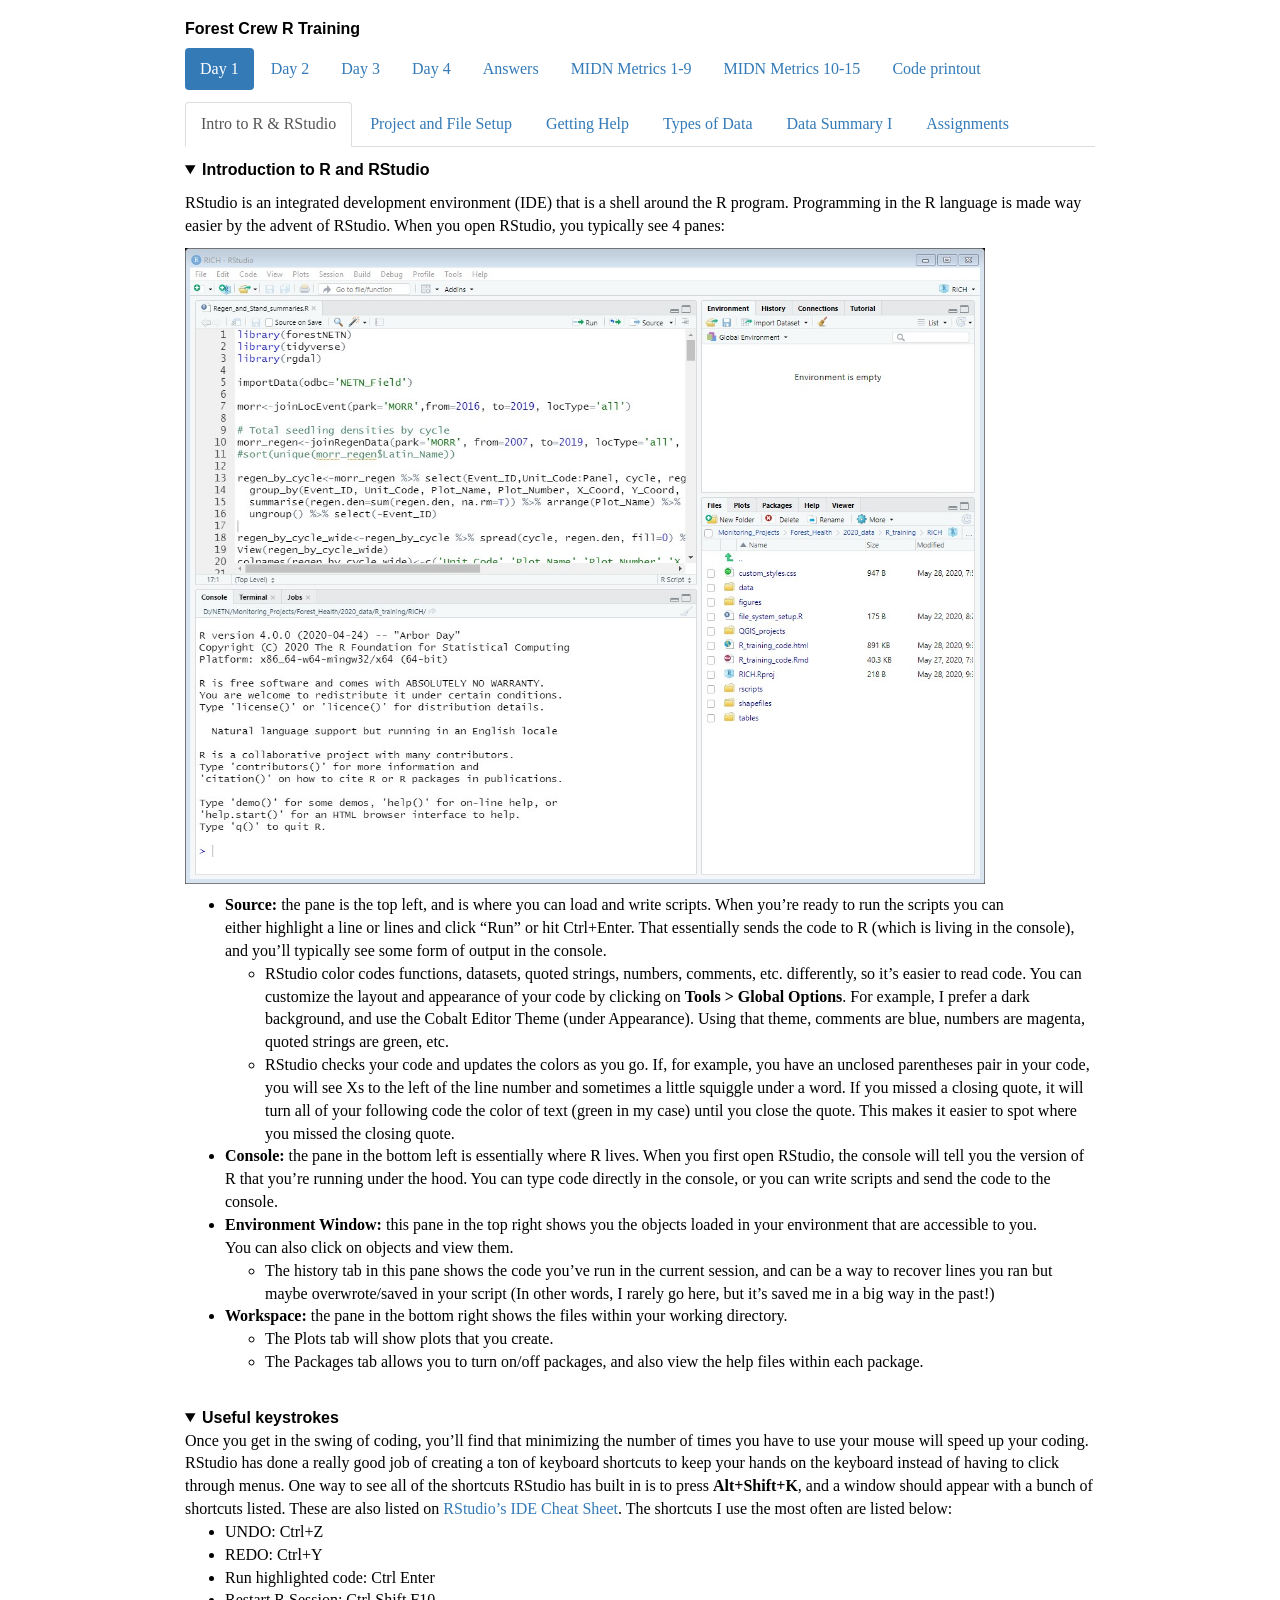
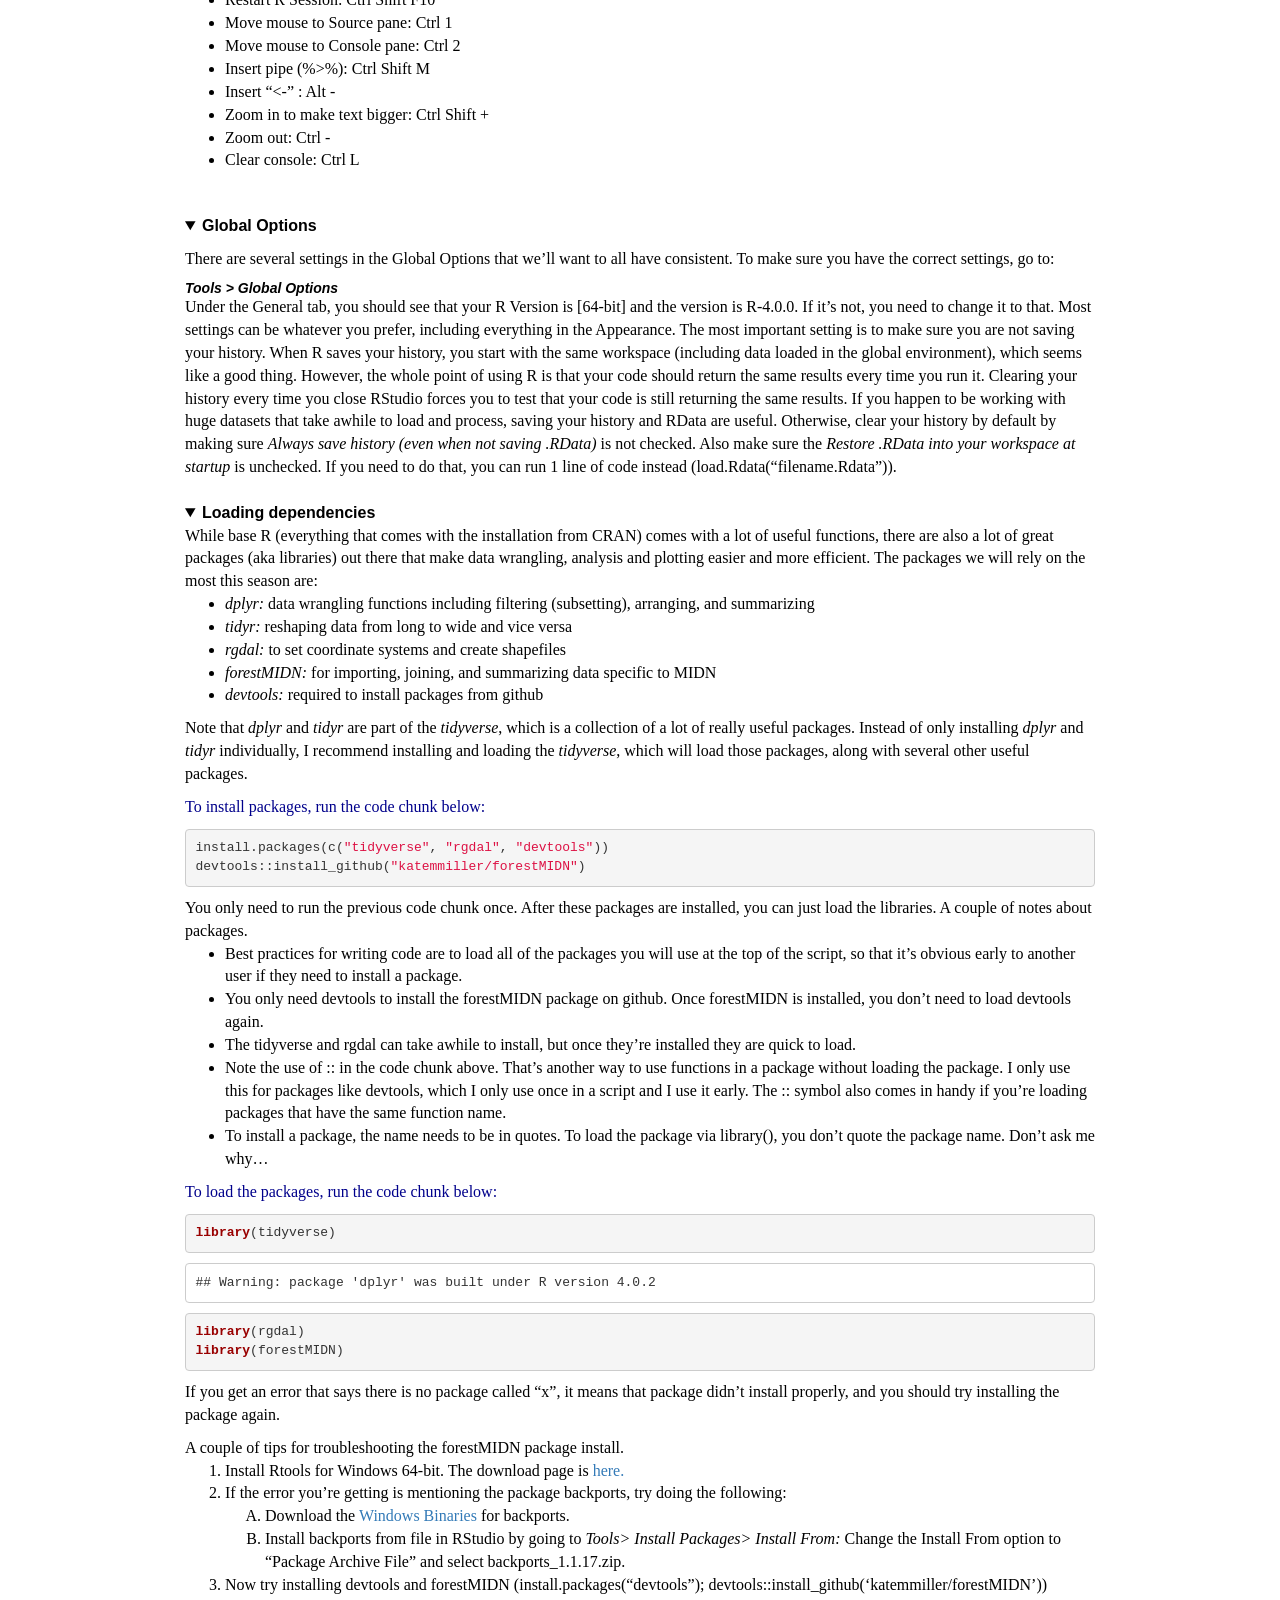
